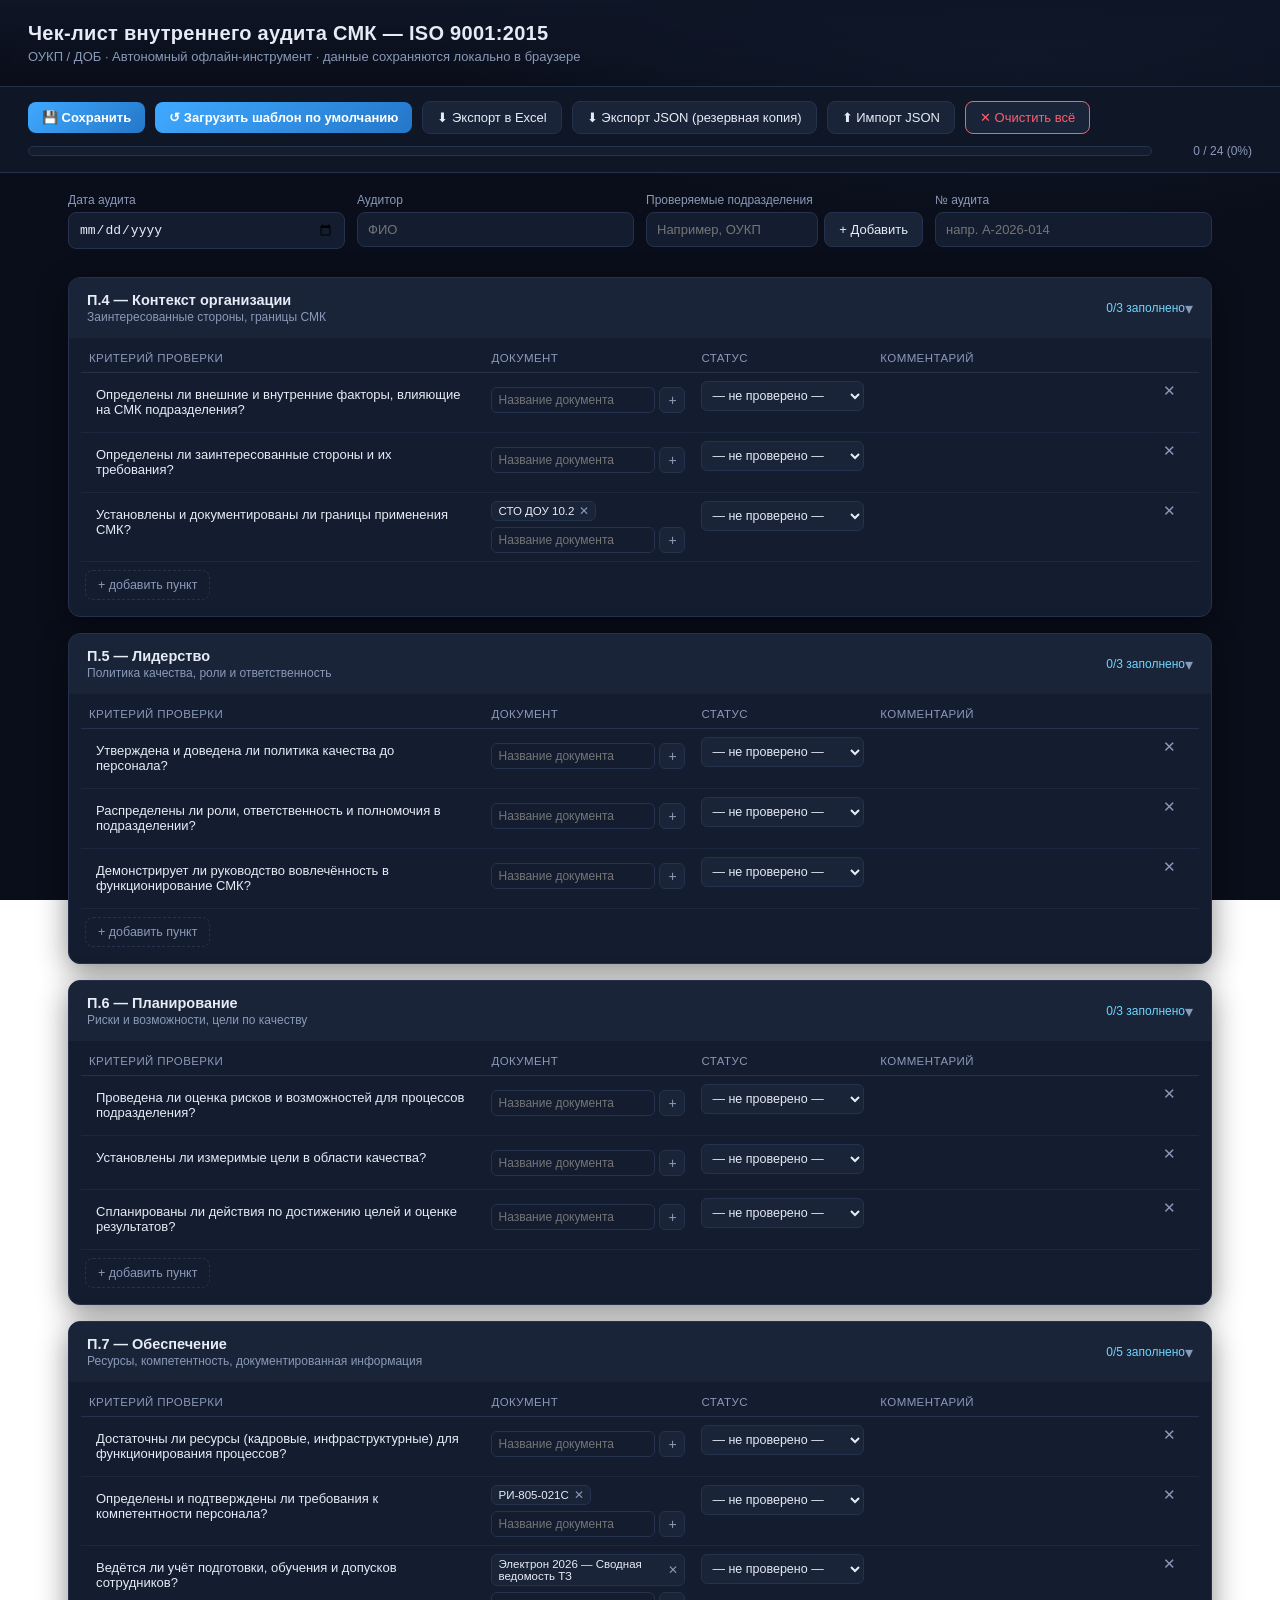
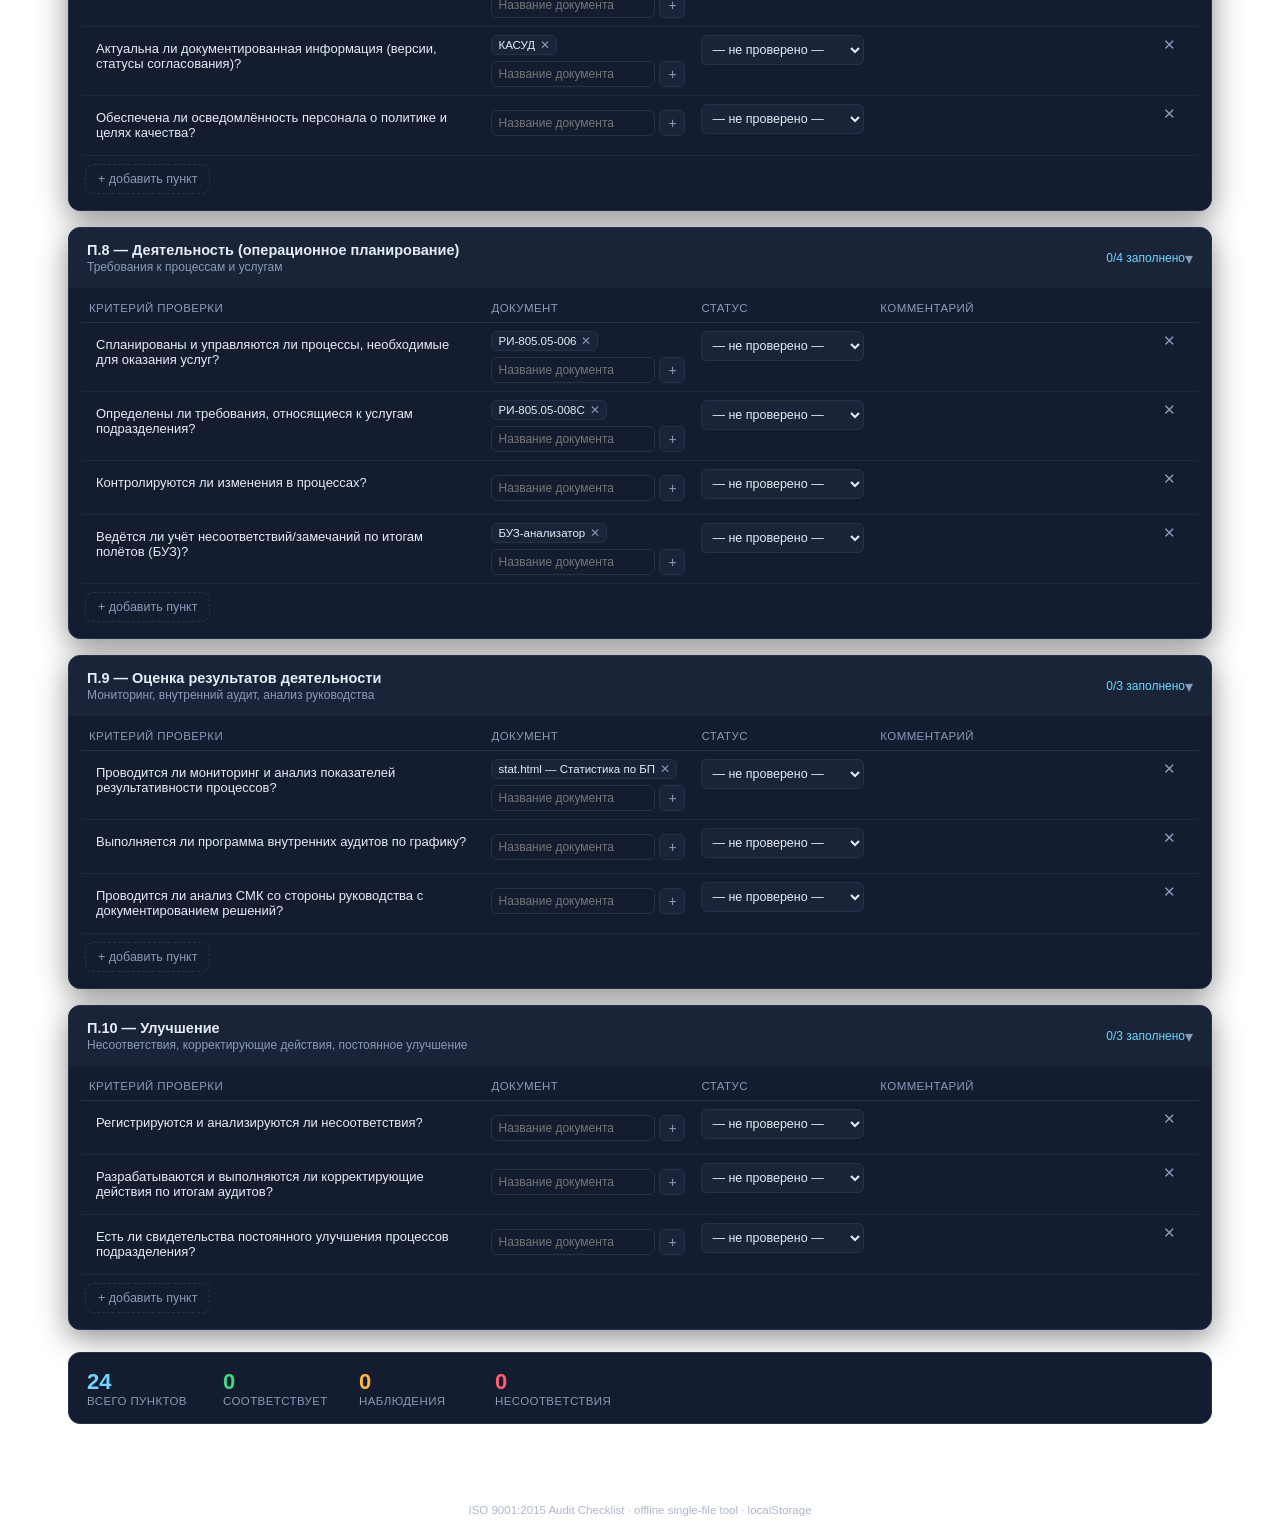
==== iso9001_checklist.html @ 15be73bd "Add ISO 9001 checklist tool with auto-expand fields and doc/dept management Textareas now grow autom" ====
<!DOCTYPE html>
<html lang="ru" data-theme="dark">
<head>
<meta charset="UTF-8">
<meta name="viewport" content="width=device-width, initial-scale=1.0">
<title>Чек-лист аудита СМК — ISO 9001:2015</title>
<style>
:root[data-theme="dark"]{
  --bg:#0a0e1a; --bg2:#0f1626; --panel:#141c30; --panel2:#1a2438;
  --border:#25324d; --text:#e6ecf5; --muted:#8a99b8; --accent:#3fa9ff;
  --accent2:#6fd6ff; --ok:#3ddc84; --warn:#ffb547; --bad:#ff5d6c;
  --shadow:0 8px 30px rgba(0,0,0,.45);
}
*{box-sizing:border-box;}
body{
  margin:0; font-family:'Segoe UI',Roboto,Arial,sans-serif;
  background:radial-gradient(1200px 600px at 80% -10%, #142035 0%, var(--bg) 55%) fixed;
  color:var(--text); min-height:100vh;
}
header{
  padding:22px 28px; background:linear-gradient(180deg,var(--bg2),transparent);
  border-bottom:1px solid var(--border); position:sticky; top:0; z-index:20;
  backdrop-filter:blur(8px);
}
header h1{margin:0 0 4px; font-size:20px; letter-spacing:.3px;}
header p{margin:0; color:var(--muted); font-size:13px;}
.toolbar{
  display:flex; gap:10px; flex-wrap:wrap; padding:14px 28px;
  border-bottom:1px solid var(--border); background:var(--bg2);
  position:sticky; top:76px; z-index:19; align-items:center;
}
.btn{
  background:var(--panel2); color:var(--text); border:1px solid var(--border);
  padding:8px 14px; border-radius:8px; cursor:pointer; font-size:13px;
  transition:.15s; white-space:nowrap;
}
.btn:hover{border-color:var(--accent); color:var(--accent2);}
.btn.primary{background:linear-gradient(135deg,var(--accent),#2477c9); border:none; color:#fff; font-weight:600;}
.btn.primary:hover{filter:brightness(1.1);}
.btn.primary:disabled{opacity:.75; cursor:default; filter:none;}
.btn.danger{border-color:var(--bad); color:var(--bad);}
.progress-wrap{flex:1; min-width:200px; display:flex; align-items:center; gap:10px;}
.progress-bar{flex:1; height:10px; background:var(--panel); border-radius:6px; overflow:hidden; border:1px solid var(--border);}
.progress-fill{height:100%; background:linear-gradient(90deg,var(--accent),var(--ok)); width:0%; transition:width .3s;}
#progressLabel{font-size:12px; color:var(--muted); min-width:90px; text-align:right;}
main{padding:20px 28px 60px; max-width:1200px; margin:0 auto;}
.meta-panel{
  display:grid; grid-template-columns:repeat(auto-fit,minmax(220px,1fr));
  gap:12px; margin-bottom:22px;
}
.meta-panel label{display:block; font-size:12px; color:var(--muted); margin-bottom:5px;}
.meta-panel input{
  width:100%; background:var(--panel); border:1px solid var(--border); border-radius:8px;
  color:var(--text); padding:9px 10px; font-size:13px;
}
.meta-add-row{display:flex; gap:6px;}
.meta-add-row input{flex:1; min-width:0;}
.dept-chips{display:flex; flex-wrap:wrap; gap:6px; margin-top:8px;}
.dept-chip{
  display:inline-flex; align-items:center; gap:6px; background:var(--panel2); border:1px solid var(--border);
  border-radius:14px; padding:4px 10px; font-size:12px;
}
.dept-chip button{background:none; border:none; color:var(--muted); cursor:pointer; font-size:13px; padding:0; line-height:1;}
.dept-chip button:hover{color:var(--bad);}
.clause{
  background:var(--panel); border:1px solid var(--border); border-radius:12px;
  margin-bottom:16px; overflow:hidden; box-shadow:var(--shadow);
}
.clause-head{
  padding:14px 18px; display:flex; justify-content:space-between; align-items:center;
  cursor:pointer; background:var(--panel2); user-select:none;
}
.clause-head:hover{background:#1f2c47;}
.clause-title{font-size:14.5px; font-weight:600;}
.clause-sub{color:var(--muted); font-size:12px; margin-top:2px;}
.clause-stats{font-size:12px; color:var(--accent2); white-space:nowrap; margin-left:12px;}
.chev{transition:.2s; color:var(--muted);}
.clause.collapsed .chev{transform:rotate(-90deg);}
.clause-body{padding:6px 12px 14px;}
.clause.collapsed .clause-body{display:none;}
table{width:100%; border-collapse:collapse; font-size:13px;}
thead th{
  text-align:left; color:var(--muted); font-weight:500; font-size:11.5px;
  text-transform:uppercase; letter-spacing:.4px; padding:8px 8px; border-bottom:1px solid var(--border);
}
tbody tr{border-bottom:1px solid #1c2740;}
tbody tr:hover{background:#111a2c;}
td{padding:8px 8px; vertical-align:top;}
td.q{width:36%;}
td.doc{width:18%; color:var(--muted); font-size:12px;}
td.status{width:16%;}
td.comment{width:24%;}
td.del{width:30px; text-align:center;}
.q-text, .comment-text{
  width:100%; background:transparent; border:1px solid transparent; border-radius:6px;
  color:var(--text); padding:5px 6px; font-size:13px; resize:none; overflow:hidden; min-height:34px;
  font-family:inherit;
}
.q-text:focus, .comment-text:focus{background:var(--bg2); border-color:var(--accent);}
.doc-list{display:flex; flex-wrap:wrap; gap:5px; margin-bottom:6px;}
.doc-chip{
  display:inline-flex; align-items:center; gap:5px; background:var(--panel2); border:1px solid var(--border);
  border-radius:6px; padding:3px 6px; font-size:11.5px; color:var(--text);
}
.doc-chip button{background:none; border:none; color:var(--muted); cursor:pointer; font-size:12px; line-height:1; padding:0;}
.doc-chip button:hover{color:var(--bad);}
.doc-add-row{display:flex; gap:4px;}
.doc-input{
  flex:1; min-width:0; background:transparent; border:1px solid var(--border); border-radius:6px;
  color:var(--text); padding:5px 6px; font-size:12px; font-family:inherit;
}
.doc-input:focus{background:var(--bg2); border-color:var(--accent);}
.doc-add-btn{
  background:var(--panel2); border:1px solid var(--border); color:var(--muted); border-radius:6px;
  width:26px; cursor:pointer; font-size:14px; line-height:1;
}
.doc-add-btn:hover{border-color:var(--accent); color:var(--accent2);}
select.status-select{
  width:100%; background:var(--panel2); border:1px solid var(--border); border-radius:6px;
  color:var(--text); padding:6px 6px; font-size:12.5px;
}
select.status-select[data-val="ok"]{color:var(--ok); border-color:var(--ok);}
select.status-select[data-val="bad"]{color:var(--bad); border-color:var(--bad);}
select.status-select[data-val="warn"]{color:var(--warn); border-color:var(--warn);}
.del-btn{background:none; border:none; color:var(--muted); cursor:pointer; font-size:15px;}
.del-btn:hover{color:var(--bad);}
.add-row-btn{
  margin:8px 4px 2px; background:none; border:1px dashed var(--border); color:var(--muted);
  padding:7px 12px; border-radius:8px; cursor:pointer; font-size:12.5px;
}
.add-row-btn:hover{border-color:var(--accent); color:var(--accent2);}
.summary{
  background:var(--panel); border:1px solid var(--border); border-radius:12px; padding:16px 18px;
  margin-top:22px; display:flex; gap:26px; flex-wrap:wrap;
}
.summary .stat{min-width:110px;}
.summary .stat .n{font-size:22px; font-weight:700;}
.summary .stat .l{font-size:11.5px; color:var(--muted); text-transform:uppercase; letter-spacing:.4px;}
.stat.ok .n{color:var(--ok);} .stat.bad .n{color:var(--bad);} .stat.warn .n{color:var(--warn);} .stat.total .n{color:var(--accent2);}
footer{text-align:center; color:var(--muted); font-size:11.5px; padding:20px; opacity:.7;}
::-webkit-scrollbar{width:10px; height:10px;}
::-webkit-scrollbar-thumb{background:#2a3752; border-radius:6px;}
</style>
</head>
<body>

<header>
  <h1>Чек-лист внутреннего аудита СМК — ISO 9001:2015</h1>
  <p>ОУКП / ДОБ · Автономный офлайн-инструмент · данные сохраняются локально в браузере</p>
</header>

<div class="toolbar">
  <button class="btn primary" id="saveBtn" onclick="manualSave()">💾 Сохранить</button>
  <button class="btn primary" onclick="addAllDefault()">↺ Загрузить шаблон по умолчанию</button>
  <button class="btn" onclick="exportExcel()">⬇ Экспорт в Excel</button>
  <button class="btn" onclick="exportJSON()">⬇ Экспорт JSON (резервная копия)</button>
  <button class="btn" onclick="document.getElementById('importFile').click()">⬆ Импорт JSON</button>
  <input type="file" id="importFile" accept="application/json" style="display:none" onchange="importJSON(event)">
  <button class="btn danger" onclick="resetAll()">✕ Очистить всё</button>
  <div class="progress-wrap">
    <div class="progress-bar"><div class="progress-fill" id="progressFill"></div></div>
    <span id="progressLabel">0 / 0 (0%)</span>
  </div>
</div>

<main>
  <div class="meta-panel">
    <div><label>Дата аудита</label><input type="date" id="metaDate"></div>
    <div><label>Аудитор</label><input type="text" id="metaAuditor" placeholder="ФИО"></div>
    <div>
      <label>Проверяемые подразделения</label>
      <div class="meta-add-row">
        <input type="text" id="metaDeptInput" placeholder="Например, ОУКП" onkeydown="if(event.key==='Enter'){event.preventDefault(); addDept();}">
        <button class="btn" onclick="addDept()">+ Добавить</button>
      </div>
      <div class="dept-chips" id="deptChips"></div>
    </div>
    <div><label>№ аудита</label><input type="text" id="metaNumber" placeholder="напр. А-2026-014"></div>
  </div>

  <div id="clausesContainer"></div>

  <div class="summary" id="summaryPanel"></div>
</main>

<footer>ISO 9001:2015 Audit Checklist · offline single-file tool · localStorage</footer>

<script>
const STORAGE_KEY = 'iso9001_checklist_oukp_v1';

// Клаузулы ISO 9001:2015 + предзаполненные пункты (частично на основе внутренних документов ОУКП/ДОБ)
const DEFAULT_DATA = [
  {
    id:'c4', title:'П.4 — Контекст организации', sub:'Заинтересованные стороны, границы СМК',
    items:[
      {q:'Определены ли внешние и внутренние факторы, влияющие на СМК подразделения?', doc:[], status:'', comment:''},
      {q:'Определены ли заинтересованные стороны и их требования?', doc:[], status:'', comment:''},
      {q:'Установлены и документированы ли границы применения СМК?', doc:['СТО ДОУ 10.2'], status:'', comment:''},
    ]
  },
  {
    id:'c5', title:'П.5 — Лидерство', sub:'Политика качества, роли и ответственность',
    items:[
      {q:'Утверждена и доведена ли политика качества до персонала?', doc:[], status:'', comment:''},
      {q:'Распределены ли роли, ответственность и полномочия в подразделении?', doc:[], status:'', comment:''},
      {q:'Демонстрирует ли руководство вовлечённость в функционирование СМК?', doc:[], status:'', comment:''},
    ]
  },
  {
    id:'c6', title:'П.6 — Планирование', sub:'Риски и возможности, цели по качеству',
    items:[
      {q:'Проведена ли оценка рисков и возможностей для процессов подразделения?', doc:[], status:'', comment:''},
      {q:'Установлены ли измеримые цели в области качества?', doc:[], status:'', comment:''},
      {q:'Спланированы ли действия по достижению целей и оценке результатов?', doc:[], status:'', comment:''},
    ]
  },
  {
    id:'c7', title:'П.7 — Обеспечение', sub:'Ресурсы, компетентность, документированная информация',
    items:[
      {q:'Достаточны ли ресурсы (кадровые, инфраструктурные) для функционирования процессов?', doc:[], status:'', comment:''},
      {q:'Определены и подтверждены ли требования к компетентности персонала?', doc:['РИ-805-021С'], status:'', comment:''},
      {q:'Ведётся ли учёт подготовки, обучения и допусков сотрудников?', doc:['Электрон 2026 — Сводная ведомость ТЗ'], status:'', comment:''},
      {q:'Актуальна ли документированная информация (версии, статусы согласования)?', doc:['КАСУД'], status:'', comment:''},
      {q:'Обеспечена ли осведомлённость персонала о политике и целях качества?', doc:[], status:'', comment:''},
    ]
  },
  {
    id:'c8', title:'П.8 — Деятельность (операционное планирование)', sub:'Требования к процессам и услугам',
    items:[
      {q:'Спланированы и управляются ли процессы, необходимые для оказания услуг?', doc:['РИ-805.05-006'], status:'', comment:''},
      {q:'Определены ли требования, относящиеся к услугам подразделения?', doc:['РИ-805.05-008С'], status:'', comment:''},
      {q:'Контролируются ли изменения в процессах?', doc:[], status:'', comment:''},
      {q:'Ведётся ли учёт несоответствий/замечаний по итогам полётов (БУЗ)?', doc:['БУЗ-анализатор'], status:'', comment:''},
    ]
  },
  {
    id:'c9', title:'П.9 — Оценка результатов деятельности', sub:'Мониторинг, внутренний аудит, анализ руководства',
    items:[
      {q:'Проводится ли мониторинг и анализ показателей результативности процессов?', doc:['stat.html — Статистика по БП'], status:'', comment:''},
      {q:'Выполняется ли программа внутренних аудитов по графику?', doc:[], status:'', comment:''},
      {q:'Проводится ли анализ СМК со стороны руководства с документированием решений?', doc:[], status:'', comment:''},
    ]
  },
  {
    id:'c10', title:'П.10 — Улучшение', sub:'Несоответствия, корректирующие действия, постоянное улучшение',
    items:[
      {q:'Регистрируются и анализируются ли несоответствия?', doc:[], status:'', comment:''},
      {q:'Разрабатываются и выполняются ли корректирующие действия по итогам аудитов?', doc:[], status:'', comment:''},
      {q:'Есть ли свидетельства постоянного улучшения процессов подразделения?', doc:[], status:'', comment:''},
    ]
  },
];

let state = { meta:{date:'',auditor:'',depts:[],number:''}, clauses:[] };

function load(){
  const raw = localStorage.getItem(STORAGE_KEY);
  if(raw){
    try{ state = JSON.parse(raw); }catch(e){ state = {meta:{date:'',auditor:'',depts:[],number:''}, clauses:[]}; }
  }
  if(!state.meta) state.meta = {date:'',auditor:'',depts:[],number:''};
  if(!Array.isArray(state.meta.depts)){
    state.meta.depts = state.meta.dept ? [state.meta.dept] : [];
  }
  delete state.meta.dept;
  if(!state.clauses || state.clauses.length===0){
    state.clauses = JSON.parse(JSON.stringify(DEFAULT_DATA));
  }
  state.clauses.forEach(c=>c.items.forEach(i=>{
    if(!Array.isArray(i.doc)) i.doc = i.doc ? [i.doc] : [];
  }));
  document.getElementById('metaDate').value = state.meta.date||'';
  document.getElementById('metaAuditor').value = state.meta.auditor||'';
  document.getElementById('metaNumber').value = state.meta.number||'';
  renderDeptChips();
  render();
}

function save(){
  state.meta.date = document.getElementById('metaDate').value;
  state.meta.auditor = document.getElementById('metaAuditor').value;
  state.meta.number = document.getElementById('metaNumber').value;
  if(!Array.isArray(state.meta.depts)) state.meta.depts = [];
  localStorage.setItem(STORAGE_KEY, JSON.stringify(state));
}

function manualSave(){
  save();
  const btn = document.getElementById('saveBtn');
  if(!btn) return;
  const original = btn.textContent;
  btn.textContent = '✓ Сохранено';
  btn.disabled = true;
  setTimeout(()=>{ btn.textContent = original; btn.disabled = false; }, 1200);
}

function addDept(){
  const input = document.getElementById('metaDeptInput');
  const val = input.value.trim();
  if(!val) return;
  state.meta.depts.push(val);
  input.value = '';
  save();
  renderDeptChips();
}

function delDept(i){
  state.meta.depts.splice(i,1);
  save();
  renderDeptChips();
}

function renderDeptChips(){
  const wrap = document.getElementById('deptChips');
  if(!wrap) return;
  wrap.innerHTML = (state.meta.depts||[]).map((d,i)=>`
    <span class="dept-chip">${escapeHtml(d)}<button onclick="delDept(${i})" title="Удалить">✕</button></span>
  `).join('');
}

function addAllDefault(){
  if(state.clauses.length>0){
    if(!confirm('Текущие данные будут заменены шаблоном по умолчанию. Продолжить?')) return;
  }
  state.clauses = JSON.parse(JSON.stringify(DEFAULT_DATA));
  save(); render();
}

function resetAll(){
  if(!confirm('Удалить все данные чек-листа безвозвратно?')) return;
  localStorage.removeItem(STORAGE_KEY);
  state = {meta:{date:'',auditor:'',depts:[],number:''}, clauses:JSON.parse(JSON.stringify(DEFAULT_DATA))};
  document.getElementById('metaDate').value='';
  document.getElementById('metaAuditor').value='';
  document.getElementById('metaNumber').value='';
  save(); renderDeptChips(); render();
}

function render(){
  const container = document.getElementById('clausesContainer');
  container.innerHTML = '';
  state.clauses.forEach((clause, ci)=>{
    const total = clause.items.length;
    const done = clause.items.filter(i=>i.status).length;
    const div = document.createElement('div');
    div.className = 'clause';
    div.innerHTML = `
      <div class="clause-head" onclick="toggleClause(${ci})">
        <div>
          <div class="clause-title">${escapeHtml(clause.title)}</div>
          <div class="clause-sub">${escapeHtml(clause.sub)}</div>
        </div>
        <div style="display:flex;align-items:center;">
          <span class="clause-stats">${done}/${total} заполнено</span>
          <span class="chev">▾</span>
        </div>
      </div>
      <div class="clause-body">
        <table>
          <thead><tr>
            <th>Критерий проверки</th><th>Документ</th><th>Статус</th><th>Комментарий</th><th></th>
          </tr></thead>
          <tbody id="tbody-${ci}"></tbody>
        </table>
        <button class="add-row-btn" onclick="addItem(${ci})">+ добавить пункт</button>
      </div>
    `;
    container.appendChild(div);
    const tbody = div.querySelector(`#tbody-${ci}`);
    clause.items.forEach((item, ii)=>{
      const tr = document.createElement('tr');
      tr.innerHTML = `
        <td class="q"><textarea class="q-text" rows="1" oninput="autoGrow(this)" onblur="updateItem(${ci},${ii},'q',this.value)">${escapeHtml(item.q)}</textarea></td>
        <td class="doc">
          <div class="doc-list" id="docList-${ci}-${ii}"></div>
          <div class="doc-add-row">
            <input type="text" class="doc-input" id="docInput-${ci}-${ii}" placeholder="Название документа" onkeydown="if(event.key==='Enter'){event.preventDefault(); addDoc(${ci},${ii});}">
            <button class="doc-add-btn" onclick="addDoc(${ci},${ii})" title="Добавить документ">+</button>
          </div>
        </td>
        <td class="status">
          <select class="status-select" data-val="${item.status}" onchange="updateItem(${ci},${ii},'status',this.value); this.setAttribute('data-val', this.value)">
            <option value="" ${item.status===''?'selected':''}>— не проверено —</option>
            <option value="ok" ${item.status==='ok'?'selected':''}>✓ Соответствует</option>
            <option value="warn" ${item.status==='warn'?'selected':''}>△ Наблюдение</option>
            <option value="bad" ${item.status==='bad'?'selected':''}>✕ Несоответствие</option>
          </select>
        </td>
        <td class="comment"><textarea class="comment-text" rows="1" oninput="autoGrow(this)" onblur="updateItem(${ci},${ii},'comment',this.value)">${escapeHtml(item.comment)}</textarea></td>
        <td class="del"><button class="del-btn" onclick="delItem(${ci},${ii})" title="Удалить">✕</button></td>
      `;
      tbody.appendChild(tr);
      renderDocList(ci, ii);
    });
  });
  container.querySelectorAll('textarea.q-text, textarea.comment-text').forEach(autoGrow);
  renderSummary();
}

function autoGrow(el){
  el.style.height = 'auto';
  el.style.height = el.scrollHeight + 'px';
}

function toggleClause(ci){
  document.querySelectorAll('.clause')[ci].classList.toggle('collapsed');
}

function updateItem(ci, ii, field, value){
  state.clauses[ci].items[ii][field] = value;
  save();
  renderSummary();
  updateClauseStat(ci);
}

function updateClauseStat(ci){
  const clause = state.clauses[ci];
  const total = clause.items.length;
  const done = clause.items.filter(i=>i.status).length;
  const statEl = document.querySelectorAll('.clause-stats')[ci];
  if(statEl) statEl.textContent = `${done}/${total} заполнено`;
}

function addItem(ci){
  state.clauses[ci].items.push({q:'', doc:[], status:'', comment:''});
  save(); render();
}
function delItem(ci, ii){
  state.clauses[ci].items.splice(ii,1);
  save(); render();
}

function addDoc(ci, ii){
  const input = document.getElementById(`docInput-${ci}-${ii}`);
  const val = input.value.trim();
  if(!val) return;
  if(!Array.isArray(state.clauses[ci].items[ii].doc)) state.clauses[ci].items[ii].doc = [];
  state.clauses[ci].items[ii].doc.push(val);
  input.value = '';
  save();
  renderDocList(ci, ii);
}

function delDoc(ci, ii, di){
  state.clauses[ci].items[ii].doc.splice(di, 1);
  save();
  renderDocList(ci, ii);
}

function renderDocList(ci, ii){
  const wrap = document.getElementById(`docList-${ci}-${ii}`);
  if(!wrap) return;
  const docs = state.clauses[ci].items[ii].doc || [];
  wrap.innerHTML = docs.map((d, di)=>`
    <span class="doc-chip">${escapeHtml(d)}<button onclick="delDoc(${ci},${ii},${di})" title="Удалить">✕</button></span>
  `).join('');
}

function renderSummary(){
  let total=0, ok=0, warn=0, bad=0, empty=0;
  state.clauses.forEach(c=>c.items.forEach(i=>{
    total++;
    if(i.status==='ok') ok++;
    else if(i.status==='warn') warn++;
    else if(i.status==='bad') bad++;
    else empty++;
  }));
  const filled = total-empty;
  const pct = total? Math.round(filled/total*100):0;
  document.getElementById('progressFill').style.width = pct+'%';
  document.getElementById('progressLabel').textContent = `${filled} / ${total} (${pct}%)`;
  document.getElementById('summaryPanel').innerHTML = `
    <div class="stat total"><div class="n">${total}</div><div class="l">Всего пунктов</div></div>
    <div class="stat ok"><div class="n">${ok}</div><div class="l">Соответствует</div></div>
    <div class="stat warn"><div class="n">${warn}</div><div class="l">Наблюдения</div></div>
    <div class="stat bad"><div class="n">${bad}</div><div class="l">Несоответствия</div></div>
  `;
}

function escapeHtml(s){
  if(s===undefined||s===null) return '';
  return String(s).replace(/&/g,'&amp;').replace(/</g,'&lt;').replace(/>/g,'&gt;').replace(/"/g,'&quot;');
}

function exportJSON(){
  save();
  const blob = new Blob([JSON.stringify(state,null,2)], {type:'application/octet-stream'});
  const a = document.createElement('a');
  a.href = URL.createObjectURL(blob);
  a.download = `iso9001_checklist_${(state.meta.number||'audit')}.json`;
  document.body.appendChild(a); a.click(); document.body.removeChild(a);
}

function importJSON(e){
  const file = e.target.files[0];
  if(!file) return;
  const reader = new FileReader();
  reader.onload = function(ev){
    try{
      const data = JSON.parse(ev.target.result);
      if(!data.clauses) throw new Error('bad format');
      state = data;
      if(!state.meta) state.meta = {date:'',auditor:'',depts:[],number:''};
      if(!Array.isArray(state.meta.depts)){
        state.meta.depts = state.meta.dept ? [state.meta.dept] : [];
      }
      delete state.meta.dept;
      state.clauses.forEach(c=>c.items.forEach(i=>{
        if(!Array.isArray(i.doc)) i.doc = i.doc ? [i.doc] : [];
      }));
      document.getElementById('metaDate').value = state.meta.date||'';
      document.getElementById('metaAuditor').value = state.meta.auditor||'';
      document.getElementById('metaNumber').value = state.meta.number||'';
      renderDeptChips();
      save(); render();
    }catch(err){
      alert('Ошибка импорта: файл повреждён или имеет неверный формат.');
    }
  };
  reader.readAsText(file);
  e.target.value = '';
}

// Экспорт в Excel — CSV с BOM (открывается в Excel корректно с кириллицей, без сторонних библиотек)
function exportExcel(){
  save();
  const statusLabel = {ok:'Соответствует', warn:'Наблюдение', bad:'Несоответствие', '':'Не проверено'};
  let rows = [['Клаузула','Критерий проверки','Документ','Статус','Комментарий']];
  state.clauses.forEach(c=>{
    c.items.forEach(i=>{
      rows.push([c.title, i.q, (i.doc||[]).join('; '), statusLabel[i.status]||'', i.comment]);
    });
  });
  const csv = rows.map(r=>r.map(cell=>{
    const s = String(cell??'').replace(/"/g,'""');
    return `"${s}"`;
  }).join(';')).join('\r\n');
  const blob = new Blob(['﻿'+csv], {type:'application/octet-stream'});
  const a = document.createElement('a');
  a.href = URL.createObjectURL(blob);
  const meta = state.meta||{};
  const deptPart = meta.depts && meta.depts.length ? meta.depts.join('_') : '';
  a.download = `Чек-лист_аудита_ISO9001_${meta.number||deptPart||'ОУКП'}.csv`;
  document.body.appendChild(a); a.click(); document.body.removeChild(a);
}

// автосохранение мета-полей
['metaDate','metaAuditor','metaNumber'].forEach(id=>{
  document.getElementById(id).addEventListener('change', save);
});

load();
</script>
</body>
</html>
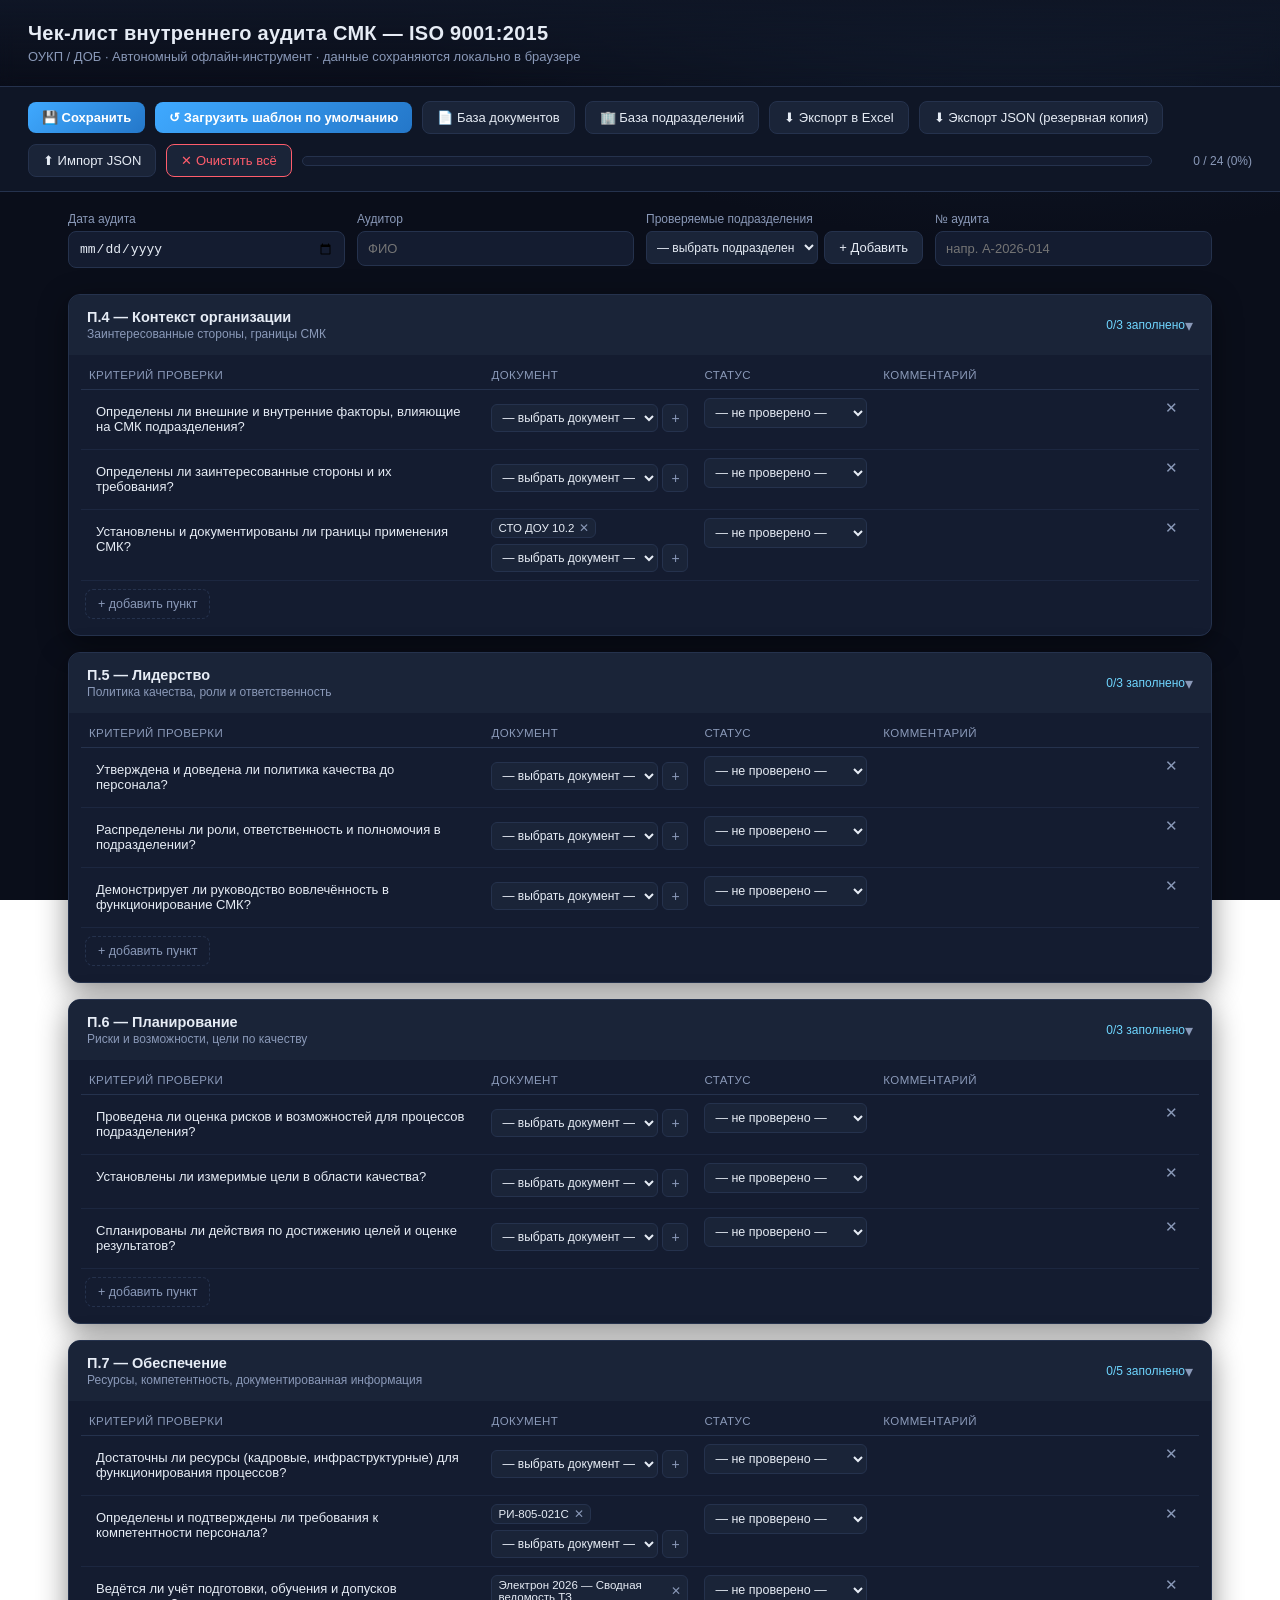
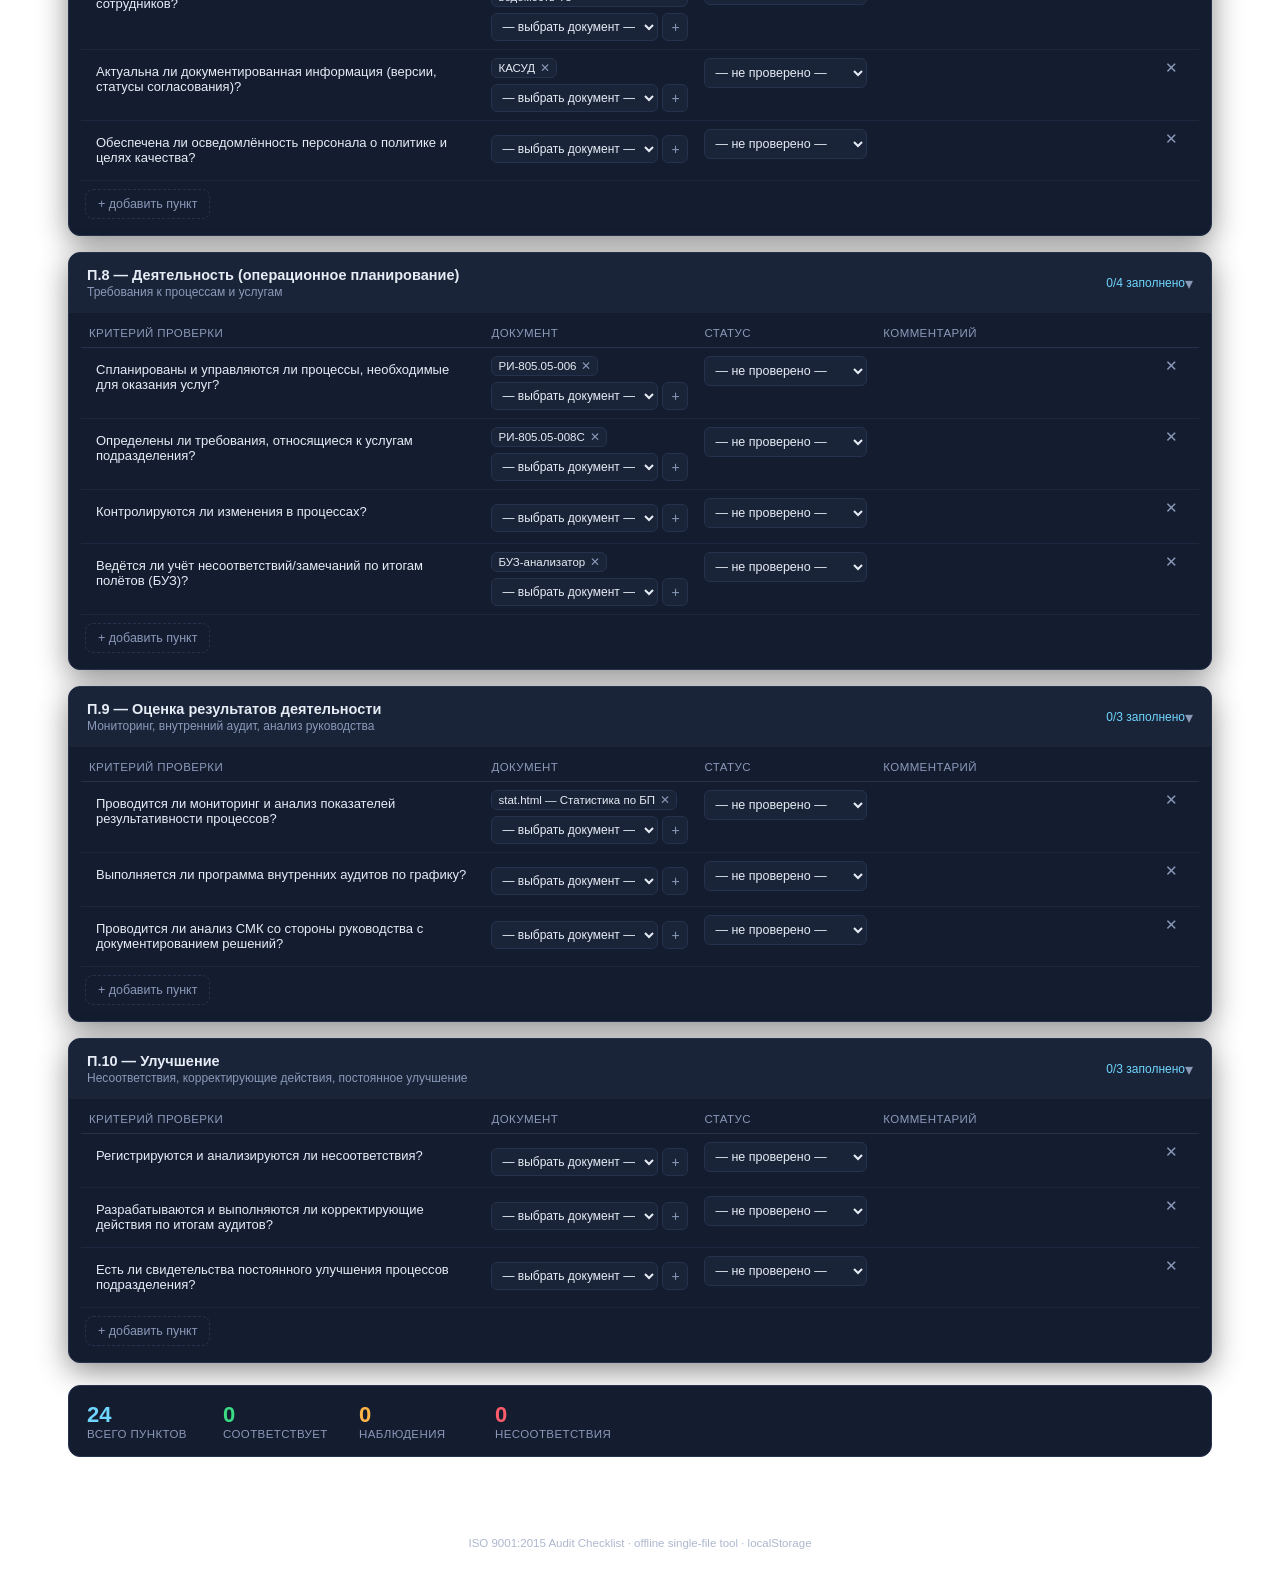
==== commit 37a47c99: "Add document and department databases with select-to-add workflow Documents and subdivisions are now" ====
--- a/iso9001_checklist.html
+++ b/iso9001_checklist.html
@@ -105,11 +105,10 @@
 .doc-chip button{background:none; border:none; color:var(--muted); cursor:pointer; font-size:12px; line-height:1; padding:0;}
 .doc-chip button:hover{color:var(--bad);}
 .doc-add-row{display:flex; gap:4px;}
-.doc-input{
-  flex:1; min-width:0; background:transparent; border:1px solid var(--border); border-radius:6px;
+select.doc-select, #metaDeptSelect{
+  flex:1; min-width:0; background:var(--panel2); border:1px solid var(--border); border-radius:6px;
   color:var(--text); padding:5px 6px; font-size:12px; font-family:inherit;
 }
-.doc-input:focus{background:var(--bg2); border-color:var(--accent);}
 .doc-add-btn{
   background:var(--panel2); border:1px solid var(--border); color:var(--muted); border-radius:6px;
   width:26px; cursor:pointer; font-size:14px; line-height:1;
@@ -140,6 +139,30 @@
 footer{text-align:center; color:var(--muted); font-size:11.5px; padding:20px; opacity:.7;}
 ::-webkit-scrollbar{width:10px; height:10px;}
 ::-webkit-scrollbar-thumb{background:#2a3752; border-radius:6px;}
+.modal-overlay{
+  position:fixed; inset:0; background:rgba(4,7,14,.65); z-index:50;
+  display:none; align-items:center; justify-content:center; padding:20px;
+}
+.modal{
+  background:var(--panel); border:1px solid var(--border); border-radius:12px;
+  width:100%; max-width:440px; max-height:80vh; display:flex; flex-direction:column;
+  box-shadow:var(--shadow);
+}
+.modal-head{
+  display:flex; justify-content:space-between; align-items:center;
+  padding:14px 18px; border-bottom:1px solid var(--border); font-size:14.5px; font-weight:600;
+}
+.modal-close{background:none; border:none; color:var(--muted); font-size:16px; cursor:pointer;}
+.modal-close:hover{color:var(--bad);}
+.modal-body{padding:14px 18px; overflow-y:auto;}
+.db-list{margin-top:12px; display:flex; flex-direction:column; gap:6px;}
+.db-item{
+  display:flex; justify-content:space-between; align-items:center; background:var(--panel2);
+  border:1px solid var(--border); border-radius:8px; padding:7px 10px; font-size:13px;
+}
+.db-item button{background:none; border:none; color:var(--muted); cursor:pointer; font-size:13px;}
+.db-item button:hover{color:var(--bad);}
+.db-empty{color:var(--muted); font-size:12.5px; padding:8px 2px;}
 </style>
 </head>
 <body>
@@ -152,6 +175,8 @@
 <div class="toolbar">
   <button class="btn primary" id="saveBtn" onclick="manualSave()">💾 Сохранить</button>
   <button class="btn primary" onclick="addAllDefault()">↺ Загрузить шаблон по умолчанию</button>
+  <button class="btn" onclick="openDb('doc')">📄 База документов</button>
+  <button class="btn" onclick="openDb('dept')">🏢 База подразделений</button>
   <button class="btn" onclick="exportExcel()">⬇ Экспорт в Excel</button>
   <button class="btn" onclick="exportJSON()">⬇ Экспорт JSON (резервная копия)</button>
   <button class="btn" onclick="document.getElementById('importFile').click()">⬆ Импорт JSON</button>
@@ -170,8 +195,8 @@
     <div>
       <label>Проверяемые подразделения</label>
       <div class="meta-add-row">
-        <input type="text" id="metaDeptInput" placeholder="Например, ОУКП" onkeydown="if(event.key==='Enter'){event.preventDefault(); addDept();}">
-        <button class="btn" onclick="addDept()">+ Добавить</button>
+        <select id="metaDeptSelect"><option value="">— выбрать подразделение —</option></select>
+        <button class="btn" onclick="addDeptFromSelect()">+ Добавить</button>
       </div>
       <div class="dept-chips" id="deptChips"></div>
     </div>
@@ -182,6 +207,22 @@
 
   <div class="summary" id="summaryPanel"></div>
 </main>
+
+<div class="modal-overlay" id="dbModalOverlay" onclick="if(event.target===this) closeDb()">
+  <div class="modal">
+    <div class="modal-head">
+      <span id="dbModalTitle">База документов</span>
+      <button class="modal-close" onclick="closeDb()">✕</button>
+    </div>
+    <div class="modal-body">
+      <div class="meta-add-row">
+        <input type="text" id="dbModalInput" placeholder="Название" onkeydown="if(event.key==='Enter'){event.preventDefault(); addDbEntry();}">
+        <button class="btn" onclick="addDbEntry()">+ Добавить</button>
+      </div>
+      <div class="db-list" id="dbModalList"></div>
+    </div>
+  </div>
+</div>
 
 <footer>ISO 9001:2015 Audit Checklist · offline single-file tool · localStorage</footer>
 
@@ -251,7 +292,11 @@
   },
 ];
 
-let state = { meta:{date:'',auditor:'',depts:[],number:''}, clauses:[] };
+const SEED_DOC_DB = ['СТО ДОУ 10.2','РИ-805-021С','Электрон 2026 — Сводная ведомость ТЗ','КАСУД','РИ-805.05-006','РИ-805.05-008С','БУЗ-анализатор','stat.html — Статистика по БП'];
+const SEED_DEPT_DB = ['ОУКП','ДОБ'];
+
+let state = { meta:{date:'',auditor:'',depts:[],number:''}, clauses:[], docDB:[], deptDB:[] };
+let dbModalType = null;
 
 function load(){
   const raw = localStorage.getItem(STORAGE_KEY);
@@ -266,6 +311,8 @@
   if(!state.clauses || state.clauses.length===0){
     state.clauses = JSON.parse(JSON.stringify(DEFAULT_DATA));
   }
+  if(!Array.isArray(state.docDB)) state.docDB = [...SEED_DOC_DB];
+  if(!Array.isArray(state.deptDB)) state.deptDB = [...SEED_DEPT_DB];
   state.clauses.forEach(c=>c.items.forEach(i=>{
     if(!Array.isArray(i.doc)) i.doc = i.doc ? [i.doc] : [];
   }));
@@ -273,6 +320,7 @@
   document.getElementById('metaAuditor').value = state.meta.auditor||'';
   document.getElementById('metaNumber').value = state.meta.number||'';
   renderDeptChips();
+  populateMetaDeptSelect();
   render();
 }
 
@@ -294,12 +342,12 @@
   setTimeout(()=>{ btn.textContent = original; btn.disabled = false; }, 1200);
 }
 
-function addDept(){
-  const input = document.getElementById('metaDeptInput');
-  const val = input.value.trim();
+function addDeptFromSelect(){
+  const sel = document.getElementById('metaDeptSelect');
+  const val = sel.value;
   if(!val) return;
-  state.meta.depts.push(val);
-  input.value = '';
+  if(!state.meta.depts.includes(val)) state.meta.depts.push(val);
+  sel.value = '';
   save();
   renderDeptChips();
 }
@@ -318,6 +366,63 @@
   `).join('');
 }
 
+function populateMetaDeptSelect(){
+  const sel = document.getElementById('metaDeptSelect');
+  if(!sel) return;
+  sel.innerHTML = '<option value="">— выбрать подразделение —</option>' +
+    (state.deptDB||[]).map(d=>`<option value="${escapeHtml(d)}">${escapeHtml(d)}</option>`).join('');
+}
+
+function openDb(type){
+  dbModalType = type;
+  document.getElementById('dbModalTitle').textContent = type==='doc' ? 'База документов' : 'База подразделений';
+  document.getElementById('dbModalInput').value = '';
+  renderDbModalList();
+  document.getElementById('dbModalOverlay').style.display = 'flex';
+  document.getElementById('dbModalInput').focus();
+}
+
+function closeDb(){
+  document.getElementById('dbModalOverlay').style.display = 'none';
+  dbModalType = null;
+}
+
+function addDbEntry(){
+  const input = document.getElementById('dbModalInput');
+  const val = input.value.trim();
+  if(!val) return;
+  const list = dbModalType==='doc' ? state.docDB : state.deptDB;
+  if(!list.includes(val)) list.push(val);
+  input.value = '';
+  save();
+  renderDbModalList();
+  refreshDbSelects();
+}
+
+function delDbEntry(i){
+  const list = dbModalType==='doc' ? state.docDB : state.deptDB;
+  list.splice(i,1);
+  save();
+  renderDbModalList();
+  refreshDbSelects();
+}
+
+function renderDbModalList(){
+  const list = dbModalType==='doc' ? state.docDB : state.deptDB;
+  const wrap = document.getElementById('dbModalList');
+  wrap.innerHTML = list.length ? list.map((v,i)=>`
+    <div class="db-item"><span>${escapeHtml(v)}</span><button onclick="delDbEntry(${i})" title="Удалить">✕</button></div>
+  `).join('') : `<div class="db-empty">Список пуст</div>`;
+}
+
+function refreshDbSelects(){
+  document.querySelectorAll('select.doc-select').forEach(sel=>{
+    const m = sel.id.match(/^docSelect-(\d+)-(\d+)$/);
+    if(m) populateDocSelect(+m[1], +m[2]);
+  });
+  populateMetaDeptSelect();
+}
+
 function addAllDefault(){
   if(state.clauses.length>0){
     if(!confirm('Текущие данные будут заменены шаблоном по умолчанию. Продолжить?')) return;
@@ -329,11 +434,15 @@
 function resetAll(){
   if(!confirm('Удалить все данные чек-листа безвозвратно?')) return;
   localStorage.removeItem(STORAGE_KEY);
-  state = {meta:{date:'',auditor:'',depts:[],number:''}, clauses:JSON.parse(JSON.stringify(DEFAULT_DATA))};
+  state = {
+    meta:{date:'',auditor:'',depts:[],number:''},
+    clauses:JSON.parse(JSON.stringify(DEFAULT_DATA)),
+    docDB:[...SEED_DOC_DB], deptDB:[...SEED_DEPT_DB]
+  };
   document.getElementById('metaDate').value='';
   document.getElementById('metaAuditor').value='';
   document.getElementById('metaNumber').value='';
-  save(); renderDeptChips(); render();
+  save(); renderDeptChips(); populateMetaDeptSelect(); render();
 }
 
 function render(){
@@ -374,8 +483,8 @@
         <td class="doc">
           <div class="doc-list" id="docList-${ci}-${ii}"></div>
           <div class="doc-add-row">
-            <input type="text" class="doc-input" id="docInput-${ci}-${ii}" placeholder="Название документа" onkeydown="if(event.key==='Enter'){event.preventDefault(); addDoc(${ci},${ii});}">
-            <button class="doc-add-btn" onclick="addDoc(${ci},${ii})" title="Добавить документ">+</button>
+            <select class="doc-select" id="docSelect-${ci}-${ii}"><option value="">— выбрать документ —</option></select>
+            <button class="doc-add-btn" onclick="addDocFromSelect(${ci},${ii})" title="Добавить документ">+</button>
           </div>
         </td>
         <td class="status">
@@ -390,6 +499,7 @@
         <td class="del"><button class="del-btn" onclick="delItem(${ci},${ii})" title="Удалить">✕</button></td>
       `;
       tbody.appendChild(tr);
+      populateDocSelect(ci, ii);
       renderDocList(ci, ii);
     });
   });
@@ -430,15 +540,22 @@
   save(); render();
 }
 
-function addDoc(ci, ii){
-  const input = document.getElementById(`docInput-${ci}-${ii}`);
-  const val = input.value.trim();
+function addDocFromSelect(ci, ii){
+  const sel = document.getElementById(`docSelect-${ci}-${ii}`);
+  const val = sel.value;
   if(!val) return;
   if(!Array.isArray(state.clauses[ci].items[ii].doc)) state.clauses[ci].items[ii].doc = [];
-  state.clauses[ci].items[ii].doc.push(val);
-  input.value = '';
+  if(!state.clauses[ci].items[ii].doc.includes(val)) state.clauses[ci].items[ii].doc.push(val);
+  sel.value = '';
   save();
   renderDocList(ci, ii);
+}
+
+function populateDocSelect(ci, ii){
+  const sel = document.getElementById(`docSelect-${ci}-${ii}`);
+  if(!sel) return;
+  sel.innerHTML = '<option value="">— выбрать документ —</option>' +
+    (state.docDB||[]).map(d=>`<option value="${escapeHtml(d)}">${escapeHtml(d)}</option>`).join('');
 }
 
 function delDoc(ci, ii, di){
@@ -505,6 +622,8 @@
         state.meta.depts = state.meta.dept ? [state.meta.dept] : [];
       }
       delete state.meta.dept;
+      if(!Array.isArray(state.docDB)) state.docDB = [...SEED_DOC_DB];
+      if(!Array.isArray(state.deptDB)) state.deptDB = [...SEED_DEPT_DB];
       state.clauses.forEach(c=>c.items.forEach(i=>{
         if(!Array.isArray(i.doc)) i.doc = i.doc ? [i.doc] : [];
       }));
@@ -512,6 +631,7 @@
       document.getElementById('metaAuditor').value = state.meta.auditor||'';
       document.getElementById('metaNumber').value = state.meta.number||'';
       renderDeptChips();
+      populateMetaDeptSelect();
       save(); render();
     }catch(err){
       alert('Ошибка импорта: файл повреждён или имеет неверный формат.');
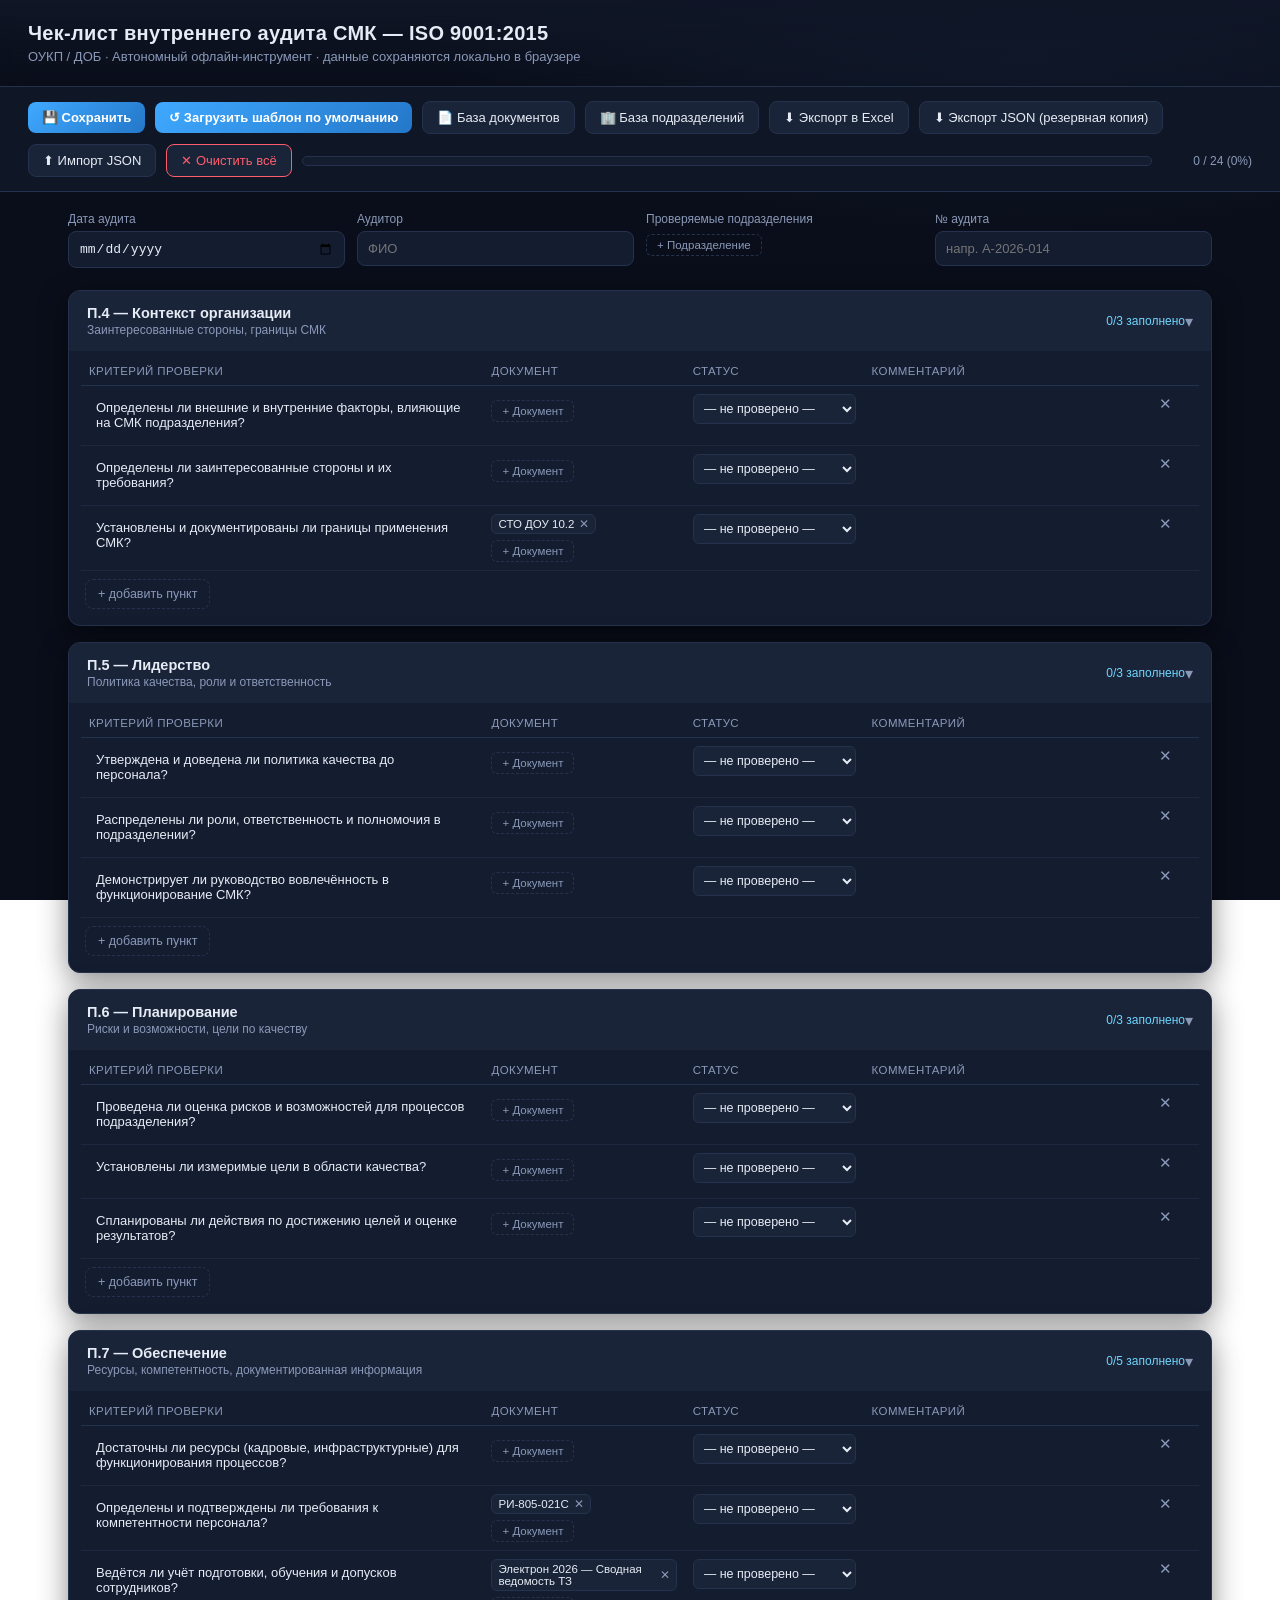
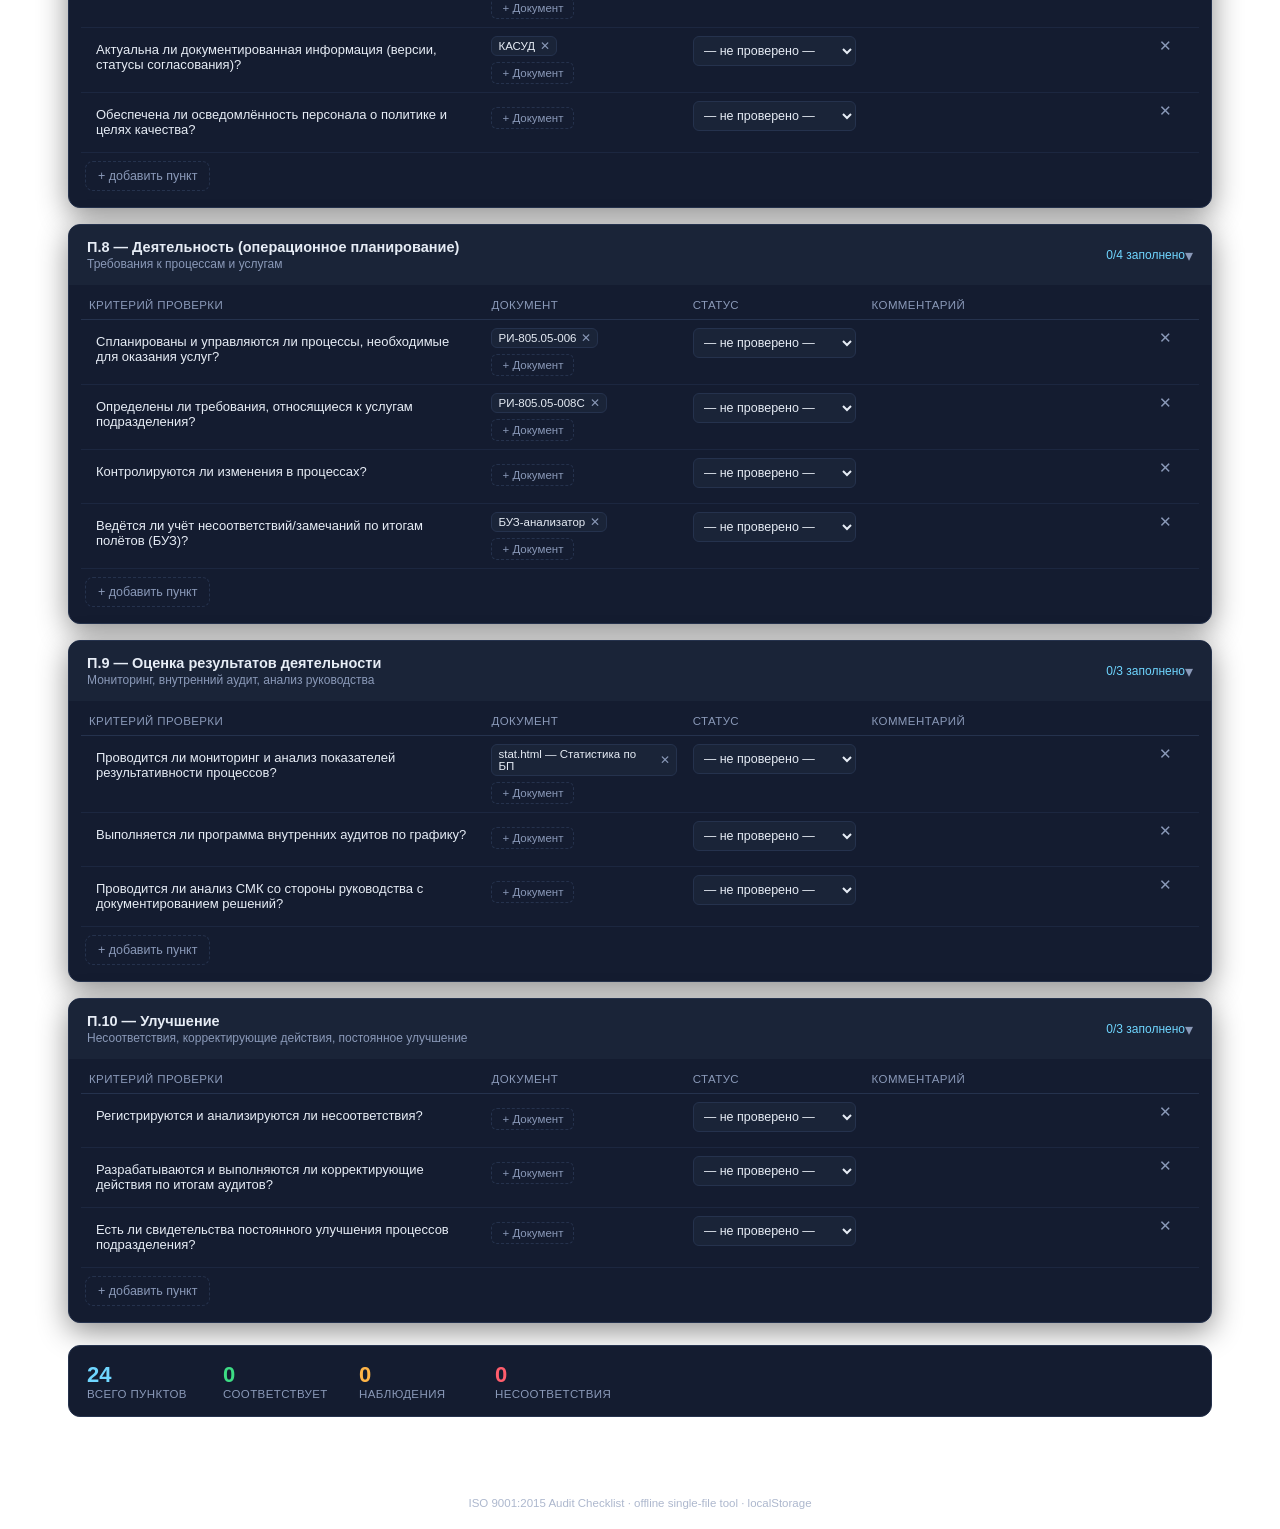
==== commit adacc556: "Replace inline selects with a multi-select picker modal The + button on a checklist item's document " ====
--- a/iso9001_checklist.html
+++ b/iso9001_checklist.html
@@ -104,16 +104,11 @@
 }
 .doc-chip button{background:none; border:none; color:var(--muted); cursor:pointer; font-size:12px; line-height:1; padding:0;}
 .doc-chip button:hover{color:var(--bad);}
-.doc-add-row{display:flex; gap:4px;}
-select.doc-select, #metaDeptSelect{
-  flex:1; min-width:0; background:var(--panel2); border:1px solid var(--border); border-radius:6px;
-  color:var(--text); padding:5px 6px; font-size:12px; font-family:inherit;
-}
-.doc-add-btn{
-  background:var(--panel2); border:1px solid var(--border); color:var(--muted); border-radius:6px;
-  width:26px; cursor:pointer; font-size:14px; line-height:1;
-}
-.doc-add-btn:hover{border-color:var(--accent); color:var(--accent2);}
+.chip-add-btn{
+  background:none; border:1px dashed var(--border); color:var(--muted);
+  padding:4px 10px; border-radius:6px; cursor:pointer; font-size:11.5px;
+}
+.chip-add-btn:hover{border-color:var(--accent); color:var(--accent2);}
 select.status-select{
   width:100%; background:var(--panel2); border:1px solid var(--border); border-radius:6px;
   color:var(--text); padding:6px 6px; font-size:12.5px;
@@ -155,12 +150,20 @@
 .modal-close{background:none; border:none; color:var(--muted); font-size:16px; cursor:pointer;}
 .modal-close:hover{color:var(--bad);}
 .modal-body{padding:14px 18px; overflow-y:auto;}
+.db-filter{
+  width:100%; margin-top:10px; background:var(--panel2); border:1px solid var(--border); border-radius:8px;
+  color:var(--text); padding:8px 10px; font-size:13px; font-family:inherit;
+}
+.modal-foot{padding:12px 18px; border-top:1px solid var(--border); display:flex; justify-content:flex-end;}
 .db-list{margin-top:12px; display:flex; flex-direction:column; gap:6px;}
 .db-item{
   display:flex; justify-content:space-between; align-items:center; background:var(--panel2);
   border:1px solid var(--border); border-radius:8px; padding:7px 10px; font-size:13px;
 }
-.db-item button{background:none; border:none; color:var(--muted); cursor:pointer; font-size:13px;}
+.db-item label{display:flex; align-items:center; gap:8px; flex:1; min-width:0; cursor:pointer;}
+.db-item label span{overflow-wrap:anywhere;}
+.db-item input[type="checkbox"]{flex:none; width:15px; height:15px; cursor:pointer;}
+.db-item button{background:none; border:none; color:var(--muted); cursor:pointer; font-size:13px; flex:none; margin-left:8px;}
 .db-item button:hover{color:var(--bad);}
 .db-empty{color:var(--muted); font-size:12.5px; padding:8px 2px;}
 </style>
@@ -194,11 +197,8 @@
     <div><label>Аудитор</label><input type="text" id="metaAuditor" placeholder="ФИО"></div>
     <div>
       <label>Проверяемые подразделения</label>
-      <div class="meta-add-row">
-        <select id="metaDeptSelect"><option value="">— выбрать подразделение —</option></select>
-        <button class="btn" onclick="addDeptFromSelect()">+ Добавить</button>
-      </div>
       <div class="dept-chips" id="deptChips"></div>
+      <button class="chip-add-btn" onclick="openDb('dept','meta')">+ Подразделение</button>
     </div>
     <div><label>№ аудита</label><input type="text" id="metaNumber" placeholder="напр. А-2026-014"></div>
   </div>
@@ -211,15 +211,19 @@
 <div class="modal-overlay" id="dbModalOverlay" onclick="if(event.target===this) closeDb()">
   <div class="modal">
     <div class="modal-head">
-      <span id="dbModalTitle">База документов</span>
+      <span id="dbModalTitle">Документы</span>
       <button class="modal-close" onclick="closeDb()">✕</button>
     </div>
     <div class="modal-body">
       <div class="meta-add-row">
-        <input type="text" id="dbModalInput" placeholder="Название" onkeydown="if(event.key==='Enter'){event.preventDefault(); addDbEntry();}">
-        <button class="btn" onclick="addDbEntry()">+ Добавить</button>
+        <input type="text" id="dbModalInput" placeholder="Новый документ..." onkeydown="if(event.key==='Enter'){event.preventDefault(); addDbEntry();}">
+        <button class="btn" onclick="addDbEntry()">+ В базу</button>
       </div>
+      <input type="text" id="dbModalFilter" class="db-filter" placeholder="Фильтр..." oninput="renderDbModalList()">
       <div class="db-list" id="dbModalList"></div>
+    </div>
+    <div class="modal-foot" id="dbModalFoot" style="display:none;">
+      <button class="btn primary" onclick="closeDb()">Готово</button>
     </div>
   </div>
 </div>
@@ -295,8 +299,9 @@
 const SEED_DOC_DB = ['СТО ДОУ 10.2','РИ-805-021С','Электрон 2026 — Сводная ведомость ТЗ','КАСУД','РИ-805.05-006','РИ-805.05-008С','БУЗ-анализатор','stat.html — Статистика по БП'];
 const SEED_DEPT_DB = ['ОУКП','ДОБ'];
 
-let state = { meta:{date:'',auditor:'',depts:[],number:''}, clauses:[], docDB:[], deptDB:[] };
+let state = { meta:{date:'',auditor:'',depts:[],number:''}, clauses:[] };
 let dbModalType = null;
+let dbModalCtx = null;
 
 function load(){
   const raw = localStorage.getItem(STORAGE_KEY);
@@ -320,7 +325,6 @@
   document.getElementById('metaAuditor').value = state.meta.auditor||'';
   document.getElementById('metaNumber').value = state.meta.number||'';
   renderDeptChips();
-  populateMetaDeptSelect();
   render();
 }
 
@@ -342,16 +346,6 @@
   setTimeout(()=>{ btn.textContent = original; btn.disabled = false; }, 1200);
 }
 
-function addDeptFromSelect(){
-  const sel = document.getElementById('metaDeptSelect');
-  const val = sel.value;
-  if(!val) return;
-  if(!state.meta.depts.includes(val)) state.meta.depts.push(val);
-  sel.value = '';
-  save();
-  renderDeptChips();
-}
-
 function delDept(i){
   state.meta.depts.splice(i,1);
   save();
@@ -366,25 +360,21 @@
   `).join('');
 }
 
-function populateMetaDeptSelect(){
-  const sel = document.getElementById('metaDeptSelect');
-  if(!sel) return;
-  sel.innerHTML = '<option value="">— выбрать подразделение —</option>' +
-    (state.deptDB||[]).map(d=>`<option value="${escapeHtml(d)}">${escapeHtml(d)}</option>`).join('');
-}
-
-function openDb(type){
+function openDb(type, ctx){
   dbModalType = type;
-  document.getElementById('dbModalTitle').textContent = type==='doc' ? 'База документов' : 'База подразделений';
+  dbModalCtx = ctx || null;
+  document.getElementById('dbModalTitle').textContent = type==='doc' ? 'Документы' : 'Подразделения';
   document.getElementById('dbModalInput').value = '';
+  document.getElementById('dbModalFilter').value = '';
   renderDbModalList();
   document.getElementById('dbModalOverlay').style.display = 'flex';
-  document.getElementById('dbModalInput').focus();
+  document.getElementById('dbModalFilter').focus();
 }
 
 function closeDb(){
   document.getElementById('dbModalOverlay').style.display = 'none';
   dbModalType = null;
+  dbModalCtx = null;
 }
 
 function addDbEntry(){
@@ -394,9 +384,9 @@
   const list = dbModalType==='doc' ? state.docDB : state.deptDB;
   if(!list.includes(val)) list.push(val);
   input.value = '';
+  if(dbModalCtx) toggleDbSelection(val, true);
   save();
   renderDbModalList();
-  refreshDbSelects();
 }
 
 function delDbEntry(i){
@@ -404,23 +394,53 @@
   list.splice(i,1);
   save();
   renderDbModalList();
-  refreshDbSelects();
+}
+
+function isDbSelected(val){
+  if(!dbModalCtx) return false;
+  if(dbModalCtx==='meta') return (state.meta.depts||[]).includes(val);
+  const item = state.clauses[dbModalCtx.ci].items[dbModalCtx.ii];
+  return (item.doc||[]).includes(val);
+}
+
+function toggleDbSelection(val, checked){
+  if(!dbModalCtx) return;
+  if(dbModalCtx==='meta'){
+    if(checked){ if(!state.meta.depts.includes(val)) state.meta.depts.push(val); }
+    else{ state.meta.depts = state.meta.depts.filter(d=>d!==val); }
+    renderDeptChips();
+  }else{
+    const item = state.clauses[dbModalCtx.ci].items[dbModalCtx.ii];
+    if(!Array.isArray(item.doc)) item.doc = [];
+    if(checked){ if(!item.doc.includes(val)) item.doc.push(val); }
+    else{ item.doc = item.doc.filter(d=>d!==val); }
+    renderDocList(dbModalCtx.ci, dbModalCtx.ii);
+  }
+  save();
+}
+
+function escForJsAttr(s){
+  return escapeHtml(String(s).replace(/\\/g,'\\\\').replace(/'/g,"\\'"));
 }
 
 function renderDbModalList(){
   const list = dbModalType==='doc' ? state.docDB : state.deptDB;
+  const filterVal = (document.getElementById('dbModalFilter').value||'').trim().toLowerCase();
+  const filtered = filterVal ? list.filter(v=>v.toLowerCase().includes(filterVal)) : list;
   const wrap = document.getElementById('dbModalList');
-  wrap.innerHTML = list.length ? list.map((v,i)=>`
-    <div class="db-item"><span>${escapeHtml(v)}</span><button onclick="delDbEntry(${i})" title="Удалить">✕</button></div>
-  `).join('') : `<div class="db-empty">Список пуст</div>`;
-}
-
-function refreshDbSelects(){
-  document.querySelectorAll('select.doc-select').forEach(sel=>{
-    const m = sel.id.match(/^docSelect-(\d+)-(\d+)$/);
-    if(m) populateDocSelect(+m[1], +m[2]);
-  });
-  populateMetaDeptSelect();
+  document.getElementById('dbModalFoot').style.display = dbModalCtx ? 'flex' : 'none';
+  if(!filtered.length){
+    wrap.innerHTML = `<div class="db-empty">${list.length ? 'Ничего не найдено' : 'Список пуст'}</div>`;
+    return;
+  }
+  wrap.innerHTML = filtered.map(v=>{
+    const idx = list.indexOf(v);
+    if(dbModalCtx){
+      const checked = isDbSelected(v);
+      return `<div class="db-item"><label><input type="checkbox" ${checked?'checked':''} onchange="toggleDbSelection('${escForJsAttr(v)}', this.checked)"><span>${escapeHtml(v)}</span></label><button onclick="delDbEntry(${idx})" title="Удалить из базы">✕</button></div>`;
+    }
+    return `<div class="db-item"><span>${escapeHtml(v)}</span><button onclick="delDbEntry(${idx})" title="Удалить">✕</button></div>`;
+  }).join('');
 }
 
 function addAllDefault(){
@@ -442,7 +462,7 @@
   document.getElementById('metaDate').value='';
   document.getElementById('metaAuditor').value='';
   document.getElementById('metaNumber').value='';
-  save(); renderDeptChips(); populateMetaDeptSelect(); render();
+  save(); renderDeptChips(); render();
 }
 
 function render(){
@@ -482,10 +502,7 @@
         <td class="q"><textarea class="q-text" rows="1" oninput="autoGrow(this)" onblur="updateItem(${ci},${ii},'q',this.value)">${escapeHtml(item.q)}</textarea></td>
         <td class="doc">
           <div class="doc-list" id="docList-${ci}-${ii}"></div>
-          <div class="doc-add-row">
-            <select class="doc-select" id="docSelect-${ci}-${ii}"><option value="">— выбрать документ —</option></select>
-            <button class="doc-add-btn" onclick="addDocFromSelect(${ci},${ii})" title="Добавить документ">+</button>
-          </div>
+          <button class="chip-add-btn" onclick="openDb('doc',{ci:${ci},ii:${ii}})">+ Документ</button>
         </td>
         <td class="status">
           <select class="status-select" data-val="${item.status}" onchange="updateItem(${ci},${ii},'status',this.value); this.setAttribute('data-val', this.value)">
@@ -499,7 +516,6 @@
         <td class="del"><button class="del-btn" onclick="delItem(${ci},${ii})" title="Удалить">✕</button></td>
       `;
       tbody.appendChild(tr);
-      populateDocSelect(ci, ii);
       renderDocList(ci, ii);
     });
   });
@@ -538,24 +554,6 @@
 function delItem(ci, ii){
   state.clauses[ci].items.splice(ii,1);
   save(); render();
-}
-
-function addDocFromSelect(ci, ii){
-  const sel = document.getElementById(`docSelect-${ci}-${ii}`);
-  const val = sel.value;
-  if(!val) return;
-  if(!Array.isArray(state.clauses[ci].items[ii].doc)) state.clauses[ci].items[ii].doc = [];
-  if(!state.clauses[ci].items[ii].doc.includes(val)) state.clauses[ci].items[ii].doc.push(val);
-  sel.value = '';
-  save();
-  renderDocList(ci, ii);
-}
-
-function populateDocSelect(ci, ii){
-  const sel = document.getElementById(`docSelect-${ci}-${ii}`);
-  if(!sel) return;
-  sel.innerHTML = '<option value="">— выбрать документ —</option>' +
-    (state.docDB||[]).map(d=>`<option value="${escapeHtml(d)}">${escapeHtml(d)}</option>`).join('');
 }
 
 function delDoc(ci, ii, di){
@@ -631,7 +629,6 @@
       document.getElementById('metaAuditor').value = state.meta.auditor||'';
       document.getElementById('metaNumber').value = state.meta.number||'';
       renderDeptChips();
-      populateMetaDeptSelect();
       save(); render();
     }catch(err){
       alert('Ошибка импорта: файл повреждён или имеет неверный формат.');
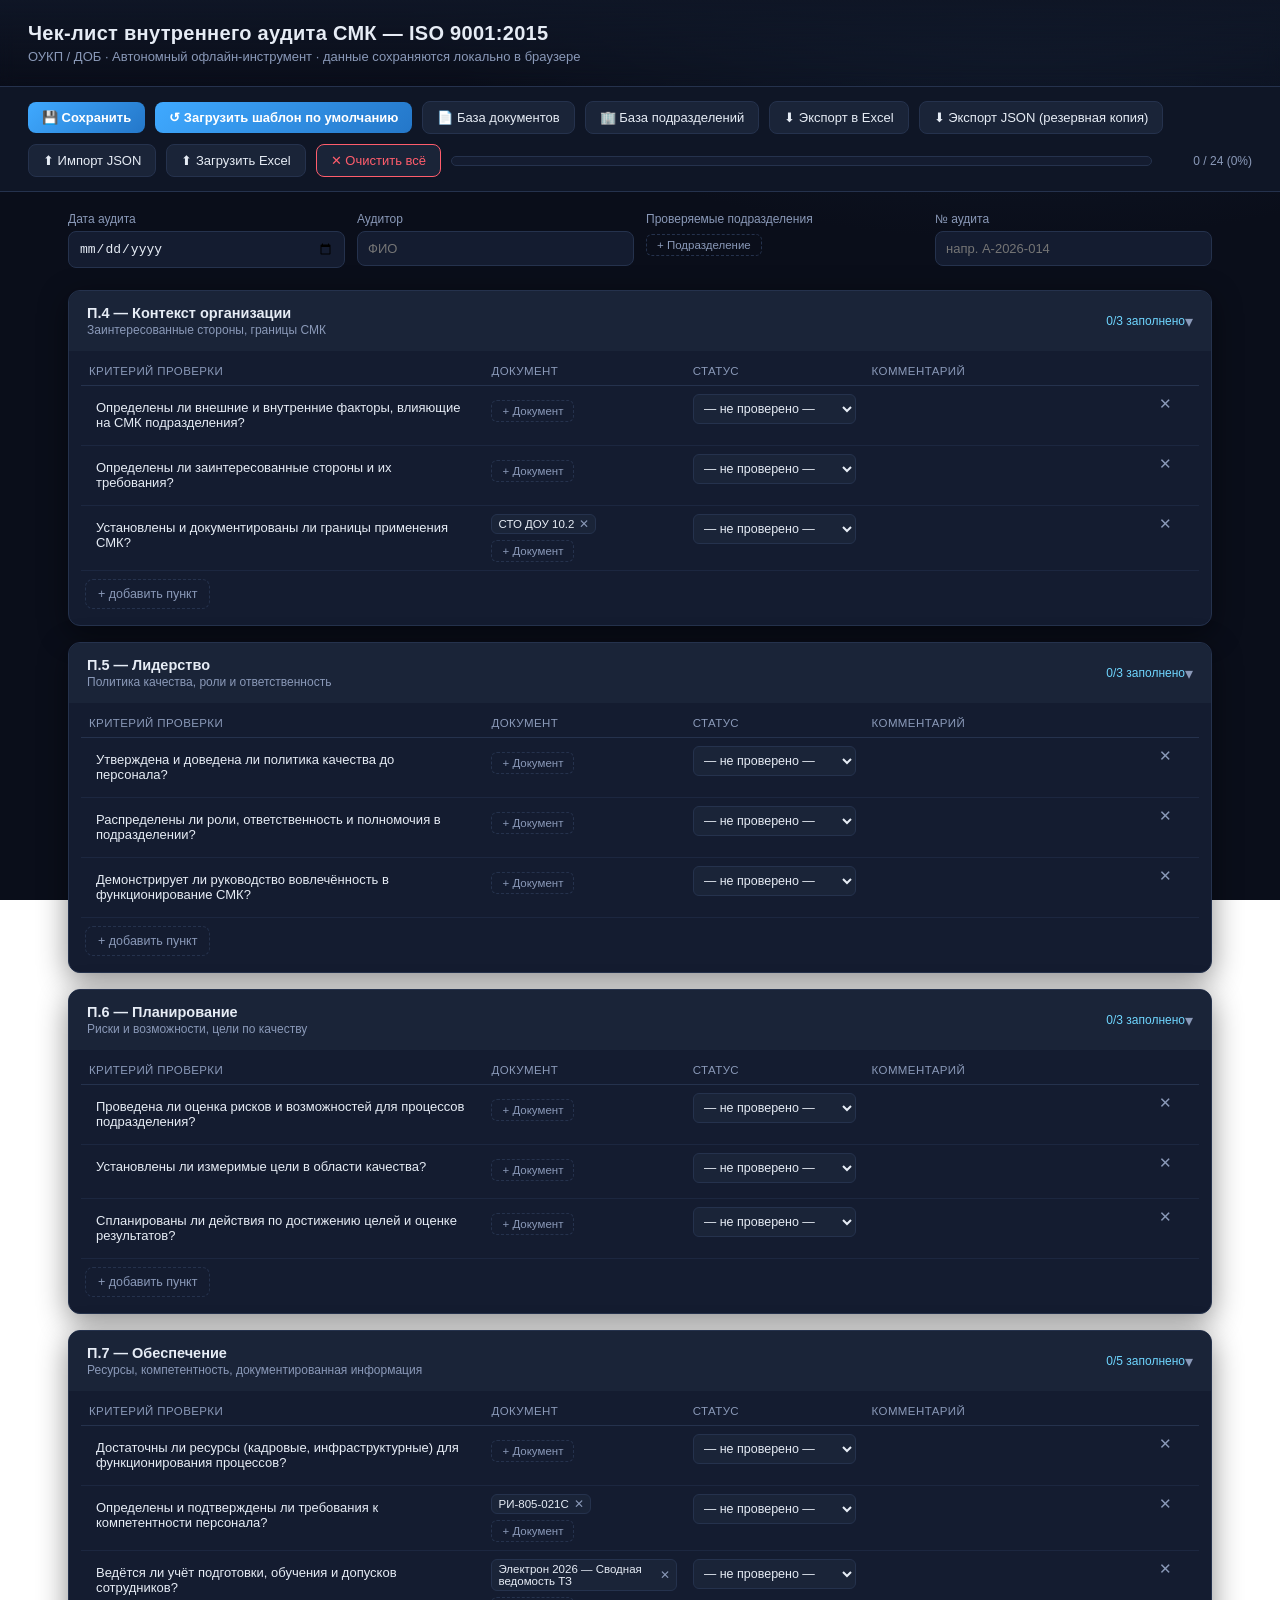
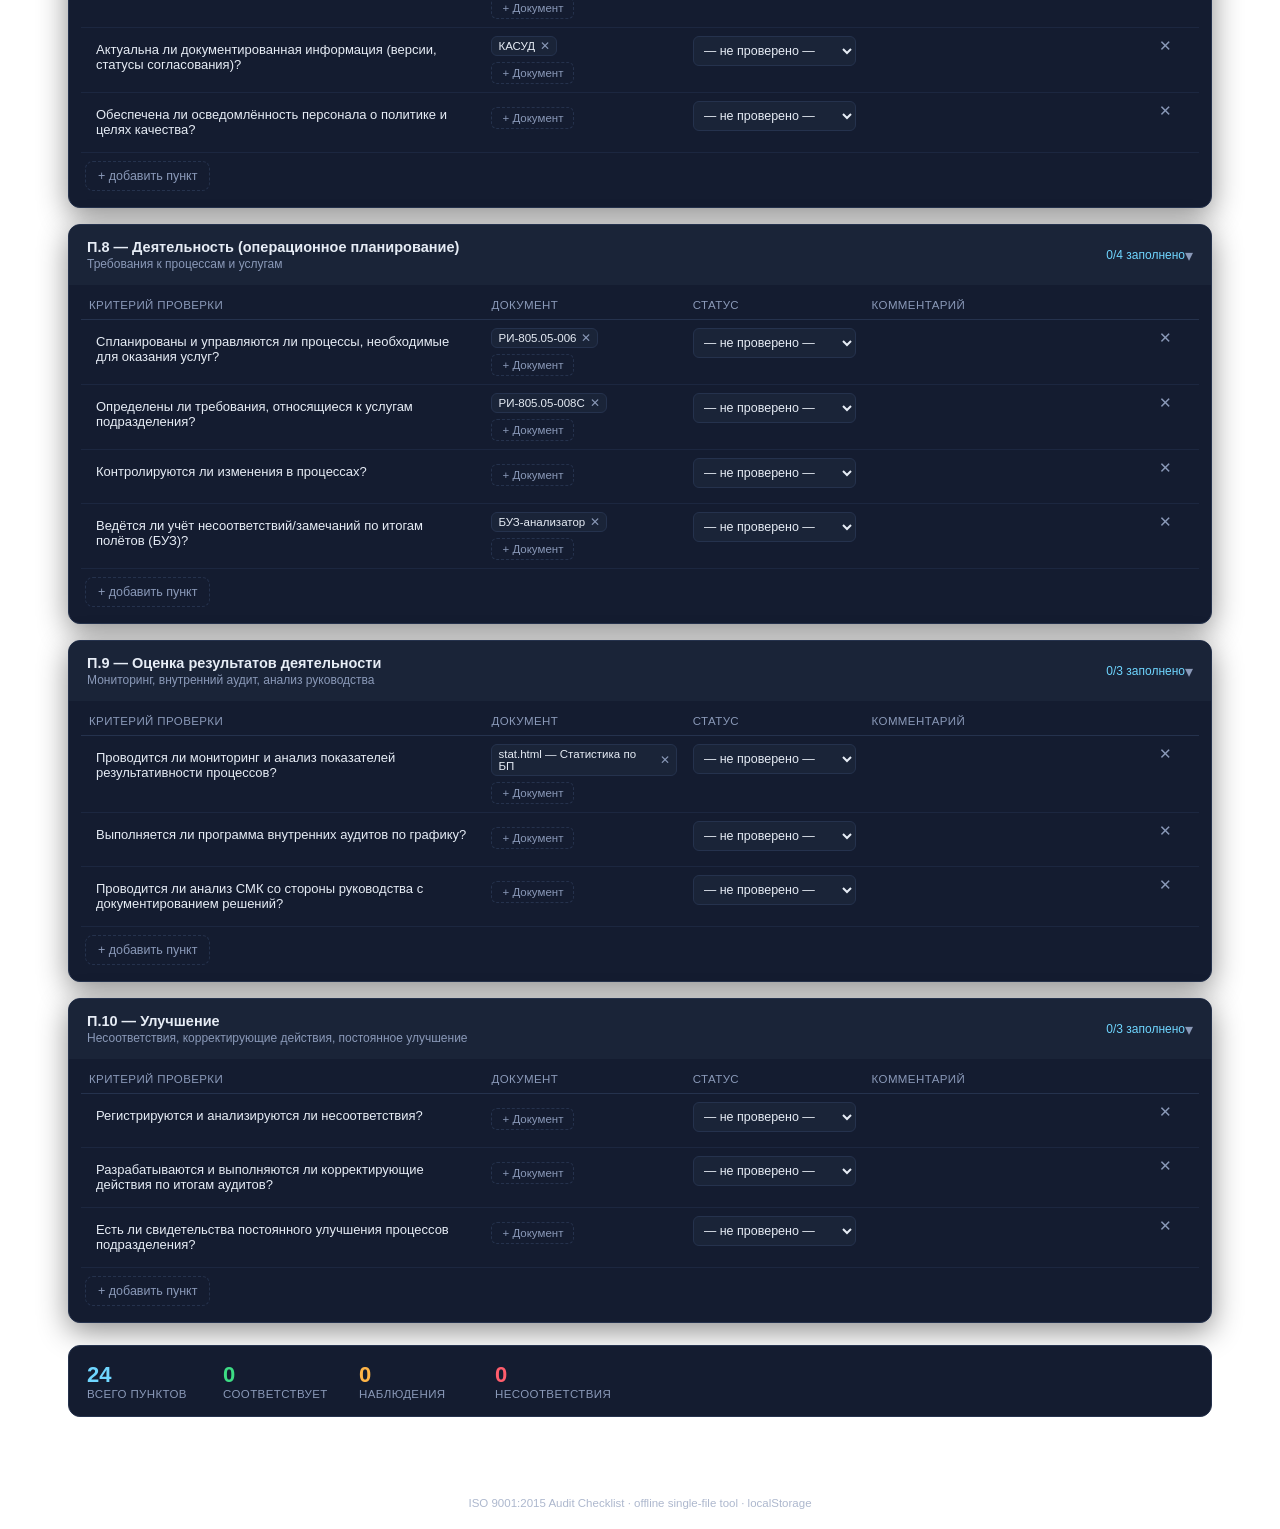
==== commit 1d0b1dbc: "Add Excel (.xlsx/.xls) upload to load checklist data Bundles the SheetJS xlsx library inline so the " ====
--- a/iso9001_checklist.html
+++ b/iso9001_checklist.html
@@ -184,6 +184,8 @@
   <button class="btn" onclick="exportJSON()">⬇ Экспорт JSON (резервная копия)</button>
   <button class="btn" onclick="document.getElementById('importFile').click()">⬆ Импорт JSON</button>
   <input type="file" id="importFile" accept="application/json" style="display:none" onchange="importJSON(event)">
+  <button class="btn" onclick="document.getElementById('importExcelFile').click()">⬆ Загрузить Excel</button>
+  <input type="file" id="importExcelFile" accept=".xlsx,.xls" style="display:none" onchange="importExcel(event)">
   <button class="btn danger" onclick="resetAll()">✕ Очистить всё</button>
   <div class="progress-wrap">
     <div class="progress-bar"><div class="progress-fill" id="progressFill"></div></div>
@@ -223,12 +225,137 @@
       <div class="db-list" id="dbModalList"></div>
     </div>
     <div class="modal-foot" id="dbModalFoot" style="display:none;">
-      <button class="btn primary" onclick="closeDb()">Готово</button>
+      <button class="btn primary" onclick="closeDb()">OK</button>
     </div>
   </div>
 </div>
 
 <footer>ISO 9001:2015 Audit Checklist · offline single-file tool · localStorage</footer>
+
+<script>
+/*! SheetJS xlsx library, bundled inline for fully offline Excel import/export. https://sheetjs.com */
+/*! xlsx.js (C) 2013-present SheetJS -- http://sheetjs.com */
+var DO_NOT_EXPORT_CODEPAGE=true;var cptable={version:"1.15.0"};cptable[437]=function(){var e="\0\b\t\n\x0B\f\r+++ !\"#$%&'()*+,-./0123456789:;<=>?@ABCDEFGHIJKLMNOPQRSTUVWXYZ[\\]^_`abcdefghijklmnopqrstuvwxyz{|}~ÇüéâäàåçêëèïîìÄÅÉæÆôöòûùÿÖÜ¢£¥₧ƒáíóúñÑªº¿⌐¬½¼¡«»░▒▓│┤╡╢╖╕╣║╗╝╜╛┐└┴┬├─┼╞╟╚╔╩╦╠═╬╧╨╤╥╙╘╒╓╫╪┘┌█▄▌▐▀αßΓπΣσµτΦΘΩδ∞φε∩≡±≥≤⌠⌡÷≈°∙·√ⁿ²■ ",r=[],t={};for(var a=0;a!=e.length;++a){if(e.charCodeAt(a)!==65533)t[e.charAt(a)]=a;r[a]=e.charAt(a)}return{enc:t,dec:r}}();cptable[620]=function(){var e="\0\b\t\n\x0B\f\r+++ !\"#$%&'()*+,-./0123456789:;<=>?@ABCDEFGHIJKLMNOPQRSTUVWXYZ[\\]^_`abcdefghijklmnopqrstuvwxyz{|}~ÇüéâäàąçêëèïîćÄĄĘęłôöĆûùŚÖÜ¢Ł¥śƒŹŻóÓńŃźż¿⌐¬½¼¡«»░▒▓│┤╡╢╖╕╣║╗╝╜╛┐└┴┬├─┼╞╟╚╔╩╦╠═╬╧╨╤╥╙╘╒╓╫╪┘┌█▄▌▐▀αßΓπΣσµτΦΘΩδ∞φε∩≡±≥≤⌠⌡÷≈°∙·√ⁿ²■ ",r=[],t={};for(var a=0;a!=e.length;++a){if(e.charCodeAt(a)!==65533)t[e.charAt(a)]=a;r[a]=e.charAt(a)}return{enc:t,dec:r}}();cptable[737]=function(){var e="\0\b\t\n\x0B\f\r+++ !\"#$%&'()*+,-./0123456789:;<=>?@ABCDEFGHIJKLMNOPQRSTUVWXYZ[\\]^_`abcdefghijklmnopqrstuvwxyz{|}~ΑΒΓΔΕΖΗΘΙΚΛΜΝΞΟΠΡΣΤΥΦΧΨΩαβγδεζηθικλμνξοπρσςτυφχψ░▒▓│┤╡╢╖╕╣║╗╝╜╛┐└┴┬├─┼╞╟╚╔╩╦╠═╬╧╨╤╥╙╘╒╓╫╪┘┌█▄▌▐▀ωάέήϊίόύϋώΆΈΉΊΌΎΏ±≥≤ΪΫ÷≈°∙·√ⁿ²■ ",r=[],t={};for(var a=0;a!=e.length;++a){if(e.charCodeAt(a)!==65533)t[e.charAt(a)]=a;r[a]=e.charAt(a)}return{enc:t,dec:r}}();cptable[850]=function(){var e="\0\b\t\n\x0B\f\r+++ !\"#$%&'()*+,-./0123456789:;<=>?@ABCDEFGHIJKLMNOPQRSTUVWXYZ[\\]^_`abcdefghijklmnopqrstuvwxyz{|}~ÇüéâäàåçêëèïîìÄÅÉæÆôöòûùÿÖÜø£Ø×ƒáíóúñÑªº¿®¬½¼¡«»░▒▓│┤ÁÂÀ©╣║╗╝¢¥┐└┴┬├─┼ãÃ╚╔╩╦╠═╬¤ðÐÊËÈıÍÎÏ┘┌█▄¦Ì▀ÓßÔÒõÕµþÞÚÛÙýÝ¯´­±‗¾¶§÷¸°¨·¹³²■ ",r=[],t={};for(var a=0;a!=e.length;++a){if(e.charCodeAt(a)!==65533)t[e.charAt(a)]=a;r[a]=e.charAt(a)}return{enc:t,dec:r}}();cptable[852]=function(){var e="\0\b\t\n\x0B\f\r+++ !\"#$%&'()*+,-./0123456789:;<=>?@ABCDEFGHIJKLMNOPQRSTUVWXYZ[\\]^_`abcdefghijklmnopqrstuvwxyz{|}~ÇüéâäůćçłëŐőîŹÄĆÉĹĺôöĽľŚśÖÜŤťŁ×čáíóúĄąŽžĘę¬źČş«»░▒▓│┤ÁÂĚŞ╣║╗╝Żż┐└┴┬├─┼Ăă╚╔╩╦╠═╬¤đĐĎËďŇÍÎě┘┌█▄ŢŮ▀ÓßÔŃńňŠšŔÚŕŰýÝţ´­˝˛ˇ˘§÷¸°¨˙űŘř■ ",r=[],t={};for(var a=0;a!=e.length;++a){if(e.charCodeAt(a)!==65533)t[e.charAt(a)]=a;r[a]=e.charAt(a)}return{enc:t,dec:r}}();cptable[857]=function(){var e="\0\b\t\n\x0B\f\r+++ !\"#$%&'()*+,-./0123456789:;<=>?@ABCDEFGHIJKLMNOPQRSTUVWXYZ[\\]^_`abcdefghijklmnopqrstuvwxyz{|}~ÇüéâäàåçêëèïîıÄÅÉæÆôöòûùİÖÜø£ØŞşáíóúñÑĞğ¿®¬½¼¡«»░▒▓│┤ÁÂÀ©╣║╗╝¢¥┐└┴┬├─┼ãÃ╚╔╩╦╠═╬¤ºªÊËÈ�ÍÎÏ┘┌█▄¦Ì▀ÓßÔÒõÕµ�×ÚÛÙìÿ¯´­±�¾¶§÷¸°¨·¹³²■ ",r=[],t={};for(var a=0;a!=e.length;++a){if(e.charCodeAt(a)!==65533)t[e.charAt(a)]=a;r[a]=e.charAt(a)}return{enc:t,dec:r}}();cptable[861]=function(){var e="\0\b\t\n\x0B\f\r+++ !\"#$%&'()*+,-./0123456789:;<=>?@ABCDEFGHIJKLMNOPQRSTUVWXYZ[\\]^_`abcdefghijklmnopqrstuvwxyz{|}~ÇüéâäàåçêëèÐðÞÄÅÉæÆôöþûÝýÖÜø£Ø₧ƒáíóúÁÍÓÚ¿⌐¬½¼¡«»░▒▓│┤╡╢╖╕╣║╗╝╜╛┐└┴┬├─┼╞╟╚╔╩╦╠═╬╧╨╤╥╙╘╒╓╫╪┘┌█▄▌▐▀αßΓπΣσµτΦΘΩδ∞φε∩≡±≥≤⌠⌡÷≈°∙·√ⁿ²■ ",r=[],t={};for(var a=0;a!=e.length;++a){if(e.charCodeAt(a)!==65533)t[e.charAt(a)]=a;r[a]=e.charAt(a)}return{enc:t,dec:r}}();cptable[865]=function(){var e="\0\b\t\n\x0B\f\r+++ !\"#$%&'()*+,-./0123456789:;<=>?@ABCDEFGHIJKLMNOPQRSTUVWXYZ[\\]^_`abcdefghijklmnopqrstuvwxyz{|}~ÇüéâäàåçêëèïîìÄÅÉæÆôöòûùÿÖÜø£Ø₧ƒáíóúñÑªº¿⌐¬½¼¡«¤░▒▓│┤╡╢╖╕╣║╗╝╜╛┐└┴┬├─┼╞╟╚╔╩╦╠═╬╧╨╤╥╙╘╒╓╫╪┘┌█▄▌▐▀αßΓπΣσµτΦΘΩδ∞φε∩≡±≥≤⌠⌡÷≈°∙·√ⁿ²■ ",r=[],t={};for(var a=0;a!=e.length;++a){if(e.charCodeAt(a)!==65533)t[e.charAt(a)]=a;r[a]=e.charAt(a)}return{enc:t,dec:r}}();cptable[866]=function(){var e="\0\b\t\n\x0B\f\r+++ !\"#$%&'()*+,-./0123456789:;<=>?@ABCDEFGHIJKLMNOPQRSTUVWXYZ[\\]^_`abcdefghijklmnopqrstuvwxyz{|}~АБВГДЕЖЗИЙКЛМНОПРСТУФХЦЧШЩЪЫЬЭЮЯабвгдежзийклмноп░▒▓│┤╡╢╖╕╣║╗╝╜╛┐└┴┬├─┼╞╟╚╔╩╦╠═╬╧╨╤╥╙╘╒╓╫╪┘┌█▄▌▐▀рстуфхцчшщъыьэюяЁёЄєЇїЎў°∙·√№¤■ ",r=[],t={};for(var a=0;a!=e.length;++a){if(e.charCodeAt(a)!==65533)t[e.charAt(a)]=a;r[a]=e.charAt(a)}return{enc:t,dec:r}}();cptable[874]=function(){var e="\0\b\t\n\x0B\f\r+++ !\"#$%&'()*+,-./0123456789:;<=>?@ABCDEFGHIJKLMNOPQRSTUVWXYZ[\\]^_`abcdefghijklmnopqrstuvwxyz{|}~€����…�����������‘’“”•–—�������� กขฃคฅฆงจฉชซฌญฎฏฐฑฒณดตถทธนบปผฝพฟภมยรฤลฦวศษสหฬอฮฯะัาำิีึืฺุู����฿เแโใไๅๆ็่้๊๋์ํ๎๏๐๑๒๓๔๕๖๗๘๙๚๛����",r=[],t={};for(var a=0;a!=e.length;++a){if(e.charCodeAt(a)!==65533)t[e.charAt(a)]=a;r[a]=e.charAt(a)}return{enc:t,dec:r}}();cptable[895]=function(){var e="\0\b\t\n\x0B\f\r+++ !\"#$%&'()*+,-./0123456789:;<=>?@ABCDEFGHIJKLMNOPQRSTUVWXYZ[\\]^_`abcdefghijklmnopqrstuvwxyz{|}~ČüéďäĎŤčěĚĹÍľǪÄÁÉžŽôöÓůÚýÖÜŠĽÝŘťáíóúňŇŮÔšřŕŔ¼§«»░▒▓│┤╡╢╖╕╣║╗╝╜╛┐└┴┬├─┼╞╟╚╔╩╦╠═╬╧╨╤╥╙╘╒╓╫╪┘┌█▄▌▐▀αßΓπΣσµτΦΘΩδ∞φε∩≡±≥≤⌠⌡÷≈°∙·√ⁿ²■ ",r=[],t={};for(var a=0;a!=e.length;++a){if(e.charCodeAt(a)!==65533)t[e.charAt(a)]=a;r[a]=e.charAt(a)}return{enc:t,dec:r}}();cptable[932]=function(){var e=[],r={},t=[],a;t[0]="\0\b\t\n\x0B\f\r+++ !\"#$%&'()*+,-./0123456789:;<=>?@ABCDEFGHIJKLMNOPQRSTUVWXYZ[\\]^_`abcdefghijklmnopqrstuvwxyz{|}~���������������������������������｡｢｣､･ｦｧｨｩｪｫｬｭｮｯｰｱｲｳｴｵｶｷｸｹｺｻｼｽｾｿﾀﾁﾂﾃﾄﾅﾆﾇﾈﾉﾊﾋﾌﾍﾎﾏﾐﾑﾒﾓﾔﾕﾖﾗﾘﾙﾚﾛﾜﾝﾞﾟ��������������������������������".split("");for(a=0;a!=t[0].length;++a)if(t[0][a].charCodeAt(0)!==65533){r[t[0][a]]=0+a;e[0+a]=t[0][a]}t[129]="����������������������������������������������������������������　、。，．・：；？！゛゜´｀¨＾￣＿ヽヾゝゞ〃仝々〆〇ー―‐／＼～∥｜…‥‘’“”（）〔〕［］｛｝〈〉《》「」『』【】＋－±×�÷＝≠＜＞≦≧∞∴♂♀°′″℃￥＄￠￡％＃＆＊＠§☆★○●◎◇◆□■△▲▽▼※〒→←↑↓〓�����������∈∋⊆⊇⊂⊃∪∩��������∧∨￢⇒⇔∀∃�����������∠⊥⌒∂∇≡≒≪≫√∽∝∵∫∬�������Å‰♯♭♪†‡¶����◯���".split("");for(a=0;a!=t[129].length;++a)if(t[129][a].charCodeAt(0)!==65533){r[t[129][a]]=33024+a;e[33024+a]=t[129][a]}t[130]="�������������������������������������������������������������������������������０１２３４５６７８９�������ＡＢＣＤＥＦＧＨＩＪＫＬＭＮＯＰＱＲＳＴＵＶＷＸＹＺ�������ａｂｃｄｅｆｇｈｉｊｋｌｍｎｏｐｑｒｓｔｕｖｗｘｙｚ����ぁあぃいぅうぇえぉおかがきぎくぐけげこごさざしじすずせぜそぞただちぢっつづてでとどなにぬねのはばぱひびぴふぶぷへべぺほぼぽまみむめもゃやゅゆょよらりるれろゎわゐゑをん��������������".split("");for(a=0;a!=t[130].length;++a)if(t[130][a].charCodeAt(0)!==65533){r[t[130][a]]=33280+a;e[33280+a]=t[130][a]}t[131]="����������������������������������������������������������������ァアィイゥウェエォオカガキギクグケゲコゴサザシジスズセゼソゾタダチヂッツヅテデトドナニヌネノハバパヒビピフブプヘベペホボポマミ�ムメモャヤュユョヨラリルレロヮワヰヱヲンヴヵヶ��������ΑΒΓΔΕΖΗΘΙΚΛΜΝΞΟΠΡΣΤΥΦΧΨΩ��������αβγδεζηθικλμνξοπρστυφχψω�����������������������������������������".split("");for(a=0;a!=t[131].length;++a)if(t[131][a].charCodeAt(0)!==65533){r[t[131][a]]=33536+a;e[33536+a]=t[131][a]}t[132]="����������������������������������������������������������������АБВГДЕЁЖЗИЙКЛМНОПРСТУФХЦЧШЩЪЫЬЭЮЯ���������������абвгдеёжзийклмн�опрстуфхцчшщъыьэюя�������������─│┌┐┘└├┬┤┴┼━┃┏┓┛┗┣┳┫┻╋┠┯┨┷┿┝┰┥┸╂�����������������������������������������������������������������".split("");for(a=0;a!=t[132].length;++a)if(t[132][a].charCodeAt(0)!==65533){r[t[132][a]]=33792+a;e[33792+a]=t[132][a]}t[135]="����������������������������������������������������������������①②③④⑤⑥⑦⑧⑨⑩⑪⑫⑬⑭⑮⑯⑰⑱⑲⑳ⅠⅡⅢⅣⅤⅥⅦⅧⅨⅩ�㍉㌔㌢㍍㌘㌧㌃㌶㍑㍗㌍㌦㌣㌫㍊㌻㎜㎝㎞㎎㎏㏄㎡��������㍻�〝〟№㏍℡㊤㊥㊦㊧㊨㈱㈲㈹㍾㍽㍼≒≡∫∮∑√⊥∠∟⊿∵∩∪���������������������������������������������������������������������������������������������������".split("");for(a=0;a!=t[135].length;++a)if(t[135][a].charCodeAt(0)!==65533){r[t[135][a]]=34560+a;e[34560+a]=t[135][a]}t[136]="���������������������������������������������������������������������������������������������������������������������������������������������������������������亜唖娃阿哀愛挨姶逢葵茜穐悪握渥旭葦芦鯵梓圧斡扱宛姐虻飴絢綾鮎或粟袷安庵按暗案闇鞍杏以伊位依偉囲夷委威尉惟意慰易椅為畏異移維緯胃萎衣謂違遺医井亥域育郁磯一壱溢逸稲茨芋鰯允印咽員因姻引飲淫胤蔭���".split("");for(a=0;a!=t[136].length;++a)if(t[136][a].charCodeAt(0)!==65533){r[t[136][a]]=34816+a;e[34816+a]=t[136][a]}t[137]="����������������������������������������������������������������院陰隠韻吋右宇烏羽迂雨卯鵜窺丑碓臼渦嘘唄欝蔚鰻姥厩浦瓜閏噂云運雲荏餌叡営嬰影映曳栄永泳洩瑛盈穎頴英衛詠鋭液疫益駅悦謁越閲榎厭円�園堰奄宴延怨掩援沿演炎焔煙燕猿縁艶苑薗遠鉛鴛塩於汚甥凹央奥往応押旺横欧殴王翁襖鴬鴎黄岡沖荻億屋憶臆桶牡乙俺卸恩温穏音下化仮何伽価佳加可嘉夏嫁家寡科暇果架歌河火珂禍禾稼箇花苛茄荷華菓蝦課嘩貨迦過霞蚊俄峨我牙画臥芽蛾賀雅餓駕介会解回塊壊廻快怪悔恢懐戒拐改���".split("");for(a=0;a!=t[137].length;++a)if(t[137][a].charCodeAt(0)!==65533){r[t[137][a]]=35072+a;e[35072+a]=t[137][a]}t[138]="����������������������������������������������������������������魁晦械海灰界皆絵芥蟹開階貝凱劾外咳害崖慨概涯碍蓋街該鎧骸浬馨蛙垣柿蛎鈎劃嚇各廓拡撹格核殻獲確穫覚角赫較郭閣隔革学岳楽額顎掛笠樫�橿梶鰍潟割喝恰括活渇滑葛褐轄且鰹叶椛樺鞄株兜竃蒲釜鎌噛鴨栢茅萱粥刈苅瓦乾侃冠寒刊勘勧巻喚堪姦完官寛干幹患感慣憾換敢柑桓棺款歓汗漢澗潅環甘監看竿管簡緩缶翰肝艦莞観諌貫還鑑間閑関陥韓館舘丸含岸巌玩癌眼岩翫贋雁頑顔願企伎危喜器基奇嬉寄岐希幾忌揮机旗既期棋棄���".split("");for(a=0;a!=t[138].length;++a)if(t[138][a].charCodeAt(0)!==65533){r[t[138][a]]=35328+a;e[35328+a]=t[138][a]}t[139]="����������������������������������������������������������������機帰毅気汽畿祈季稀紀徽規記貴起軌輝飢騎鬼亀偽儀妓宜戯技擬欺犠疑祇義蟻誼議掬菊鞠吉吃喫桔橘詰砧杵黍却客脚虐逆丘久仇休及吸宮弓急救�朽求汲泣灸球究窮笈級糾給旧牛去居巨拒拠挙渠虚許距鋸漁禦魚亨享京供侠僑兇競共凶協匡卿叫喬境峡強彊怯恐恭挟教橋況狂狭矯胸脅興蕎郷鏡響饗驚仰凝尭暁業局曲極玉桐粁僅勤均巾錦斤欣欽琴禁禽筋緊芹菌衿襟謹近金吟銀九倶句区狗玖矩苦躯駆駈駒具愚虞喰空偶寓遇隅串櫛釧屑屈���".split("");for(a=0;a!=t[139].length;++a)if(t[139][a].charCodeAt(0)!==65533){r[t[139][a]]=35584+a;e[35584+a]=t[139][a]}t[140]="����������������������������������������������������������������掘窟沓靴轡窪熊隈粂栗繰桑鍬勲君薫訓群軍郡卦袈祁係傾刑兄啓圭珪型契形径恵慶慧憩掲携敬景桂渓畦稽系経継繋罫茎荊蛍計詣警軽頚鶏芸迎鯨�劇戟撃激隙桁傑欠決潔穴結血訣月件倹倦健兼券剣喧圏堅嫌建憲懸拳捲検権牽犬献研硯絹県肩見謙賢軒遣鍵険顕験鹸元原厳幻弦減源玄現絃舷言諺限乎個古呼固姑孤己庫弧戸故枯湖狐糊袴股胡菰虎誇跨鈷雇顧鼓五互伍午呉吾娯後御悟梧檎瑚碁語誤護醐乞鯉交佼侯候倖光公功効勾厚口向���".split("");for(a=0;a!=t[140].length;++a)if(t[140][a].charCodeAt(0)!==65533){r[t[140][a]]=35840+a;e[35840+a]=t[140][a]}t[141]="����������������������������������������������������������������后喉坑垢好孔孝宏工巧巷幸広庚康弘恒慌抗拘控攻昂晃更杭校梗構江洪浩港溝甲皇硬稿糠紅紘絞綱耕考肯肱腔膏航荒行衡講貢購郊酵鉱砿鋼閤降�項香高鴻剛劫号合壕拷濠豪轟麹克刻告国穀酷鵠黒獄漉腰甑忽惚骨狛込此頃今困坤墾婚恨懇昏昆根梱混痕紺艮魂些佐叉唆嵯左差査沙瑳砂詐鎖裟坐座挫債催再最哉塞妻宰彩才採栽歳済災采犀砕砦祭斎細菜裁載際剤在材罪財冴坂阪堺榊肴咲崎埼碕鷺作削咋搾昨朔柵窄策索錯桜鮭笹匙冊刷���".split("");for(a=0;a!=t[141].length;++a)if(t[141][a].charCodeAt(0)!==65533){r[t[141][a]]=36096+a;e[36096+a]=t[141][a]}t[142]="����������������������������������������������������������������察拶撮擦札殺薩雑皐鯖捌錆鮫皿晒三傘参山惨撒散桟燦珊産算纂蚕讃賛酸餐斬暫残仕仔伺使刺司史嗣四士始姉姿子屍市師志思指支孜斯施旨枝止�死氏獅祉私糸紙紫肢脂至視詞詩試誌諮資賜雌飼歯事似侍児字寺慈持時次滋治爾璽痔磁示而耳自蒔辞汐鹿式識鴫竺軸宍雫七叱執失嫉室悉湿漆疾質実蔀篠偲柴芝屡蕊縞舎写射捨赦斜煮社紗者謝車遮蛇邪借勺尺杓灼爵酌釈錫若寂弱惹主取守手朱殊狩珠種腫趣酒首儒受呪寿授樹綬需囚収周���".split("");for(a=0;a!=t[142].length;++a)if(t[142][a].charCodeAt(0)!==65533){r[t[142][a]]=36352+a;e[36352+a]=t[142][a]}t[143]="����������������������������������������������������������������宗就州修愁拾洲秀秋終繍習臭舟蒐衆襲讐蹴輯週酋酬集醜什住充十従戎柔汁渋獣縦重銃叔夙宿淑祝縮粛塾熟出術述俊峻春瞬竣舜駿准循旬楯殉淳�準潤盾純巡遵醇順処初所暑曙渚庶緒署書薯藷諸助叙女序徐恕鋤除傷償勝匠升召哨商唱嘗奨妾娼宵将小少尚庄床廠彰承抄招掌捷昇昌昭晶松梢樟樵沼消渉湘焼焦照症省硝礁祥称章笑粧紹肖菖蒋蕉衝裳訟証詔詳象賞醤鉦鍾鐘障鞘上丈丞乗冗剰城場壌嬢常情擾条杖浄状畳穣蒸譲醸錠嘱埴飾���".split("");for(a=0;a!=t[143].length;++a)if(t[143][a].charCodeAt(0)!==65533){r[t[143][a]]=36608+a;e[36608+a]=t[143][a]}t[144]="����������������������������������������������������������������拭植殖燭織職色触食蝕辱尻伸信侵唇娠寝審心慎振新晋森榛浸深申疹真神秦紳臣芯薪親診身辛進針震人仁刃塵壬尋甚尽腎訊迅陣靭笥諏須酢図厨�逗吹垂帥推水炊睡粋翠衰遂酔錐錘随瑞髄崇嵩数枢趨雛据杉椙菅頗雀裾澄摺寸世瀬畝是凄制勢姓征性成政整星晴棲栖正清牲生盛精聖声製西誠誓請逝醒青静斉税脆隻席惜戚斥昔析石積籍績脊責赤跡蹟碩切拙接摂折設窃節説雪絶舌蝉仙先千占宣専尖川戦扇撰栓栴泉浅洗染潜煎煽旋穿箭線���".split("");for(a=0;a!=t[144].length;++a)if(t[144][a].charCodeAt(0)!==65533){r[t[144][a]]=36864+a;e[36864+a]=t[144][a]}t[145]="����������������������������������������������������������������繊羨腺舛船薦詮賎践選遷銭銑閃鮮前善漸然全禅繕膳糎噌塑岨措曾曽楚狙疏疎礎祖租粗素組蘇訴阻遡鼠僧創双叢倉喪壮奏爽宋層匝惣想捜掃挿掻�操早曹巣槍槽漕燥争痩相窓糟総綜聡草荘葬蒼藻装走送遭鎗霜騒像増憎臓蔵贈造促側則即息捉束測足速俗属賊族続卒袖其揃存孫尊損村遜他多太汰詑唾堕妥惰打柁舵楕陀駄騨体堆対耐岱帯待怠態戴替泰滞胎腿苔袋貸退逮隊黛鯛代台大第醍題鷹滝瀧卓啄宅托択拓沢濯琢託鐸濁諾茸凧蛸只���".split("");for(a=0;a!=t[145].length;++a)if(t[145][a].charCodeAt(0)!==65533){r[t[145][a]]=37120+a;e[37120+a]=t[145][a]}t[146]="����������������������������������������������������������������叩但達辰奪脱巽竪辿棚谷狸鱈樽誰丹単嘆坦担探旦歎淡湛炭短端箪綻耽胆蛋誕鍛団壇弾断暖檀段男談値知地弛恥智池痴稚置致蜘遅馳築畜竹筑蓄�逐秩窒茶嫡着中仲宙忠抽昼柱注虫衷註酎鋳駐樗瀦猪苧著貯丁兆凋喋寵帖帳庁弔張彫徴懲挑暢朝潮牒町眺聴脹腸蝶調諜超跳銚長頂鳥勅捗直朕沈珍賃鎮陳津墜椎槌追鎚痛通塚栂掴槻佃漬柘辻蔦綴鍔椿潰坪壷嬬紬爪吊釣鶴亭低停偵剃貞呈堤定帝底庭廷弟悌抵挺提梯汀碇禎程締艇訂諦蹄逓���".split("");for(a=0;a!=t[146].length;++a)if(t[146][a].charCodeAt(0)!==65533){r[t[146][a]]=37376+a;e[37376+a]=t[146][a]}t[147]="����������������������������������������������������������������邸鄭釘鼎泥摘擢敵滴的笛適鏑溺哲徹撤轍迭鉄典填天展店添纏甜貼転顛点伝殿澱田電兎吐堵塗妬屠徒斗杜渡登菟賭途都鍍砥砺努度土奴怒倒党冬�凍刀唐塔塘套宕島嶋悼投搭東桃梼棟盗淘湯涛灯燈当痘祷等答筒糖統到董蕩藤討謄豆踏逃透鐙陶頭騰闘働動同堂導憧撞洞瞳童胴萄道銅峠鴇匿得徳涜特督禿篤毒独読栃橡凸突椴届鳶苫寅酉瀞噸屯惇敦沌豚遁頓呑曇鈍奈那内乍凪薙謎灘捺鍋楢馴縄畷南楠軟難汝二尼弐迩匂賑肉虹廿日乳入���".split("");for(a=0;a!=t[147].length;++a)if(t[147][a].charCodeAt(0)!==65533){r[t[147][a]]=37632+a;e[37632+a]=t[147][a]}t[148]="����������������������������������������������������������������如尿韮任妊忍認濡禰祢寧葱猫熱年念捻撚燃粘乃廼之埜嚢悩濃納能脳膿農覗蚤巴把播覇杷波派琶破婆罵芭馬俳廃拝排敗杯盃牌背肺輩配倍培媒梅�楳煤狽買売賠陪這蝿秤矧萩伯剥博拍柏泊白箔粕舶薄迫曝漠爆縛莫駁麦函箱硲箸肇筈櫨幡肌畑畠八鉢溌発醗髪伐罰抜筏閥鳩噺塙蛤隼伴判半反叛帆搬斑板氾汎版犯班畔繁般藩販範釆煩頒飯挽晩番盤磐蕃蛮匪卑否妃庇彼悲扉批披斐比泌疲皮碑秘緋罷肥被誹費避非飛樋簸備尾微枇毘琵眉美���".split("");for(a=0;a!=t[148].length;++a)if(t[148][a].charCodeAt(0)!==65533){r[t[148][a]]=37888+a;e[37888+a]=t[148][a]}t[149]="����������������������������������������������������������������鼻柊稗匹疋髭彦膝菱肘弼必畢筆逼桧姫媛紐百謬俵彪標氷漂瓢票表評豹廟描病秒苗錨鋲蒜蛭鰭品彬斌浜瀕貧賓頻敏瓶不付埠夫婦富冨布府怖扶敷�斧普浮父符腐膚芙譜負賦赴阜附侮撫武舞葡蕪部封楓風葺蕗伏副復幅服福腹複覆淵弗払沸仏物鮒分吻噴墳憤扮焚奮粉糞紛雰文聞丙併兵塀幣平弊柄並蔽閉陛米頁僻壁癖碧別瞥蔑箆偏変片篇編辺返遍便勉娩弁鞭保舗鋪圃捕歩甫補輔穂募墓慕戊暮母簿菩倣俸包呆報奉宝峰峯崩庖抱捧放方朋���".split("");for(a=0;a!=t[149].length;++a)if(t[149][a].charCodeAt(0)!==65533){r[t[149][a]]=38144+a;e[38144+a]=t[149][a]}t[150]="����������������������������������������������������������������法泡烹砲縫胞芳萌蓬蜂褒訪豊邦鋒飽鳳鵬乏亡傍剖坊妨帽忘忙房暴望某棒冒紡肪膨謀貌貿鉾防吠頬北僕卜墨撲朴牧睦穆釦勃没殆堀幌奔本翻凡盆�摩磨魔麻埋妹昧枚毎哩槙幕膜枕鮪柾鱒桝亦俣又抹末沫迄侭繭麿万慢満漫蔓味未魅巳箕岬密蜜湊蓑稔脈妙粍民眠務夢無牟矛霧鵡椋婿娘冥名命明盟迷銘鳴姪牝滅免棉綿緬面麺摸模茂妄孟毛猛盲網耗蒙儲木黙目杢勿餅尤戻籾貰問悶紋門匁也冶夜爺耶野弥矢厄役約薬訳躍靖柳薮鑓愉愈油癒���".split("");for(a=0;a!=t[150].length;++a)if(t[150][a].charCodeAt(0)!==65533){r[t[150][a]]=38400+a;e[38400+a]=t[150][a]}t[151]="����������������������������������������������������������������諭輸唯佑優勇友宥幽悠憂揖有柚湧涌猶猷由祐裕誘遊邑郵雄融夕予余与誉輿預傭幼妖容庸揚揺擁曜楊様洋溶熔用窯羊耀葉蓉要謡踊遥陽養慾抑欲�沃浴翌翼淀羅螺裸来莱頼雷洛絡落酪乱卵嵐欄濫藍蘭覧利吏履李梨理璃痢裏裡里離陸律率立葎掠略劉流溜琉留硫粒隆竜龍侶慮旅虜了亮僚両凌寮料梁涼猟療瞭稜糧良諒遼量陵領力緑倫厘林淋燐琳臨輪隣鱗麟瑠塁涙累類令伶例冷励嶺怜玲礼苓鈴隷零霊麗齢暦歴列劣烈裂廉恋憐漣煉簾練聯���".split("");for(a=0;a!=t[151].length;++a)if(t[151][a].charCodeAt(0)!==65533){r[t[151][a]]=38656+a;e[38656+a]=t[151][a]}t[152]="����������������������������������������������������������������蓮連錬呂魯櫓炉賂路露労婁廊弄朗楼榔浪漏牢狼篭老聾蝋郎六麓禄肋録論倭和話歪賄脇惑枠鷲亙亘鰐詫藁蕨椀湾碗腕��������������������������������������������弌丐丕个丱丶丼丿乂乖乘亂亅豫亊舒弍于亞亟亠亢亰亳亶从仍仄仆仂仗仞仭仟价伉佚估佛佝佗佇佶侈侏侘佻佩佰侑佯來侖儘俔俟俎俘俛俑俚俐俤俥倚倨倔倪倥倅伜俶倡倩倬俾俯們倆偃假會偕偐偈做偖偬偸傀傚傅傴傲���".split("");for(a=0;a!=t[152].length;++a)if(t[152][a].charCodeAt(0)!==65533){r[t[152][a]]=38912+a;e[38912+a]=t[152][a]}t[153]="����������������������������������������������������������������僉僊傳僂僖僞僥僭僣僮價僵儉儁儂儖儕儔儚儡儺儷儼儻儿兀兒兌兔兢竸兩兪兮冀冂囘册冉冏冑冓冕冖冤冦冢冩冪冫决冱冲冰况冽凅凉凛几處凩凭�凰凵凾刄刋刔刎刧刪刮刳刹剏剄剋剌剞剔剪剴剩剳剿剽劍劔劒剱劈劑辨辧劬劭劼劵勁勍勗勞勣勦飭勠勳勵勸勹匆匈甸匍匐匏匕匚匣匯匱匳匸區卆卅丗卉卍凖卞卩卮夘卻卷厂厖厠厦厥厮厰厶參簒雙叟曼燮叮叨叭叺吁吽呀听吭吼吮吶吩吝呎咏呵咎呟呱呷呰咒呻咀呶咄咐咆哇咢咸咥咬哄哈咨���".split("");for(a=0;a!=t[153].length;++a)if(t[153][a].charCodeAt(0)!==65533){r[t[153][a]]=39168+a;e[39168+a]=t[153][a]}t[154]="����������������������������������������������������������������咫哂咤咾咼哘哥哦唏唔哽哮哭哺哢唹啀啣啌售啜啅啖啗唸唳啝喙喀咯喊喟啻啾喘喞單啼喃喩喇喨嗚嗅嗟嗄嗜嗤嗔嘔嗷嘖嗾嗽嘛嗹噎噐營嘴嘶嘲嘸�噫噤嘯噬噪嚆嚀嚊嚠嚔嚏嚥嚮嚶嚴囂嚼囁囃囀囈囎囑囓囗囮囹圀囿圄圉圈國圍圓團圖嗇圜圦圷圸坎圻址坏坩埀垈坡坿垉垓垠垳垤垪垰埃埆埔埒埓堊埖埣堋堙堝塲堡塢塋塰毀塒堽塹墅墹墟墫墺壞墻墸墮壅壓壑壗壙壘壥壜壤壟壯壺壹壻壼壽夂夊夐夛梦夥夬夭夲夸夾竒奕奐奎奚奘奢奠奧奬奩���".split("");for(a=0;a!=t[154].length;++a)if(t[154][a].charCodeAt(0)!==65533){r[t[154][a]]=39424+a;e[39424+a]=t[154][a]}t[155]="����������������������������������������������������������������奸妁妝佞侫妣妲姆姨姜妍姙姚娥娟娑娜娉娚婀婬婉娵娶婢婪媚媼媾嫋嫂媽嫣嫗嫦嫩嫖嫺嫻嬌嬋嬖嬲嫐嬪嬶嬾孃孅孀孑孕孚孛孥孩孰孳孵學斈孺宀�它宦宸寃寇寉寔寐寤實寢寞寥寫寰寶寳尅將專對尓尠尢尨尸尹屁屆屎屓屐屏孱屬屮乢屶屹岌岑岔妛岫岻岶岼岷峅岾峇峙峩峽峺峭嶌峪崋崕崗嵜崟崛崑崔崢崚崙崘嵌嵒嵎嵋嵬嵳嵶嶇嶄嶂嶢嶝嶬嶮嶽嶐嶷嶼巉巍巓巒巖巛巫已巵帋帚帙帑帛帶帷幄幃幀幎幗幔幟幢幤幇幵并幺麼广庠廁廂廈廐廏���".split("");for(a=0;a!=t[155].length;++a)if(t[155][a].charCodeAt(0)!==65533){r[t[155][a]]=39680+a;e[39680+a]=t[155][a]}t[156]="����������������������������������������������������������������廖廣廝廚廛廢廡廨廩廬廱廳廰廴廸廾弃弉彝彜弋弑弖弩弭弸彁彈彌彎弯彑彖彗彙彡彭彳彷徃徂彿徊很徑徇從徙徘徠徨徭徼忖忻忤忸忱忝悳忿怡恠�怙怐怩怎怱怛怕怫怦怏怺恚恁恪恷恟恊恆恍恣恃恤恂恬恫恙悁悍惧悃悚悄悛悖悗悒悧悋惡悸惠惓悴忰悽惆悵惘慍愕愆惶惷愀惴惺愃愡惻惱愍愎慇愾愨愧慊愿愼愬愴愽慂慄慳慷慘慙慚慫慴慯慥慱慟慝慓慵憙憖憇憬憔憚憊憑憫憮懌懊應懷懈懃懆憺懋罹懍懦懣懶懺懴懿懽懼懾戀戈戉戍戌戔戛���".split("");for(a=0;a!=t[156].length;++a)if(t[156][a].charCodeAt(0)!==65533){r[t[156][a]]=39936+a;e[39936+a]=t[156][a]}t[157]="����������������������������������������������������������������戞戡截戮戰戲戳扁扎扞扣扛扠扨扼抂抉找抒抓抖拔抃抔拗拑抻拏拿拆擔拈拜拌拊拂拇抛拉挌拮拱挧挂挈拯拵捐挾捍搜捏掖掎掀掫捶掣掏掉掟掵捫�捩掾揩揀揆揣揉插揶揄搖搴搆搓搦搶攝搗搨搏摧摯摶摎攪撕撓撥撩撈撼據擒擅擇撻擘擂擱擧舉擠擡抬擣擯攬擶擴擲擺攀擽攘攜攅攤攣攫攴攵攷收攸畋效敖敕敍敘敞敝敲數斂斃變斛斟斫斷旃旆旁旄旌旒旛旙无旡旱杲昊昃旻杳昵昶昴昜晏晄晉晁晞晝晤晧晨晟晢晰暃暈暎暉暄暘暝曁暹曉暾暼���".split("");for(a=0;a!=t[157].length;++a)if(t[157][a].charCodeAt(0)!==65533){r[t[157][a]]=40192+a;e[40192+a]=t[157][a]}t[158]="����������������������������������������������������������������曄暸曖曚曠昿曦曩曰曵曷朏朖朞朦朧霸朮朿朶杁朸朷杆杞杠杙杣杤枉杰枩杼杪枌枋枦枡枅枷柯枴柬枳柩枸柤柞柝柢柮枹柎柆柧檜栞框栩桀桍栲桎�梳栫桙档桷桿梟梏梭梔條梛梃檮梹桴梵梠梺椏梍桾椁棊椈棘椢椦棡椌棍棔棧棕椶椒椄棗棣椥棹棠棯椨椪椚椣椡棆楹楷楜楸楫楔楾楮椹楴椽楙椰楡楞楝榁楪榲榮槐榿槁槓榾槎寨槊槝榻槃榧樮榑榠榜榕榴槞槨樂樛槿權槹槲槧樅榱樞槭樔槫樊樒櫁樣樓橄樌橲樶橸橇橢橙橦橈樸樢檐檍檠檄檢檣���".split("");for(a=0;a!=t[158].length;++a)if(t[158][a].charCodeAt(0)!==65533){r[t[158][a]]=40448+a;e[40448+a]=t[158][a]}t[159]="����������������������������������������������������������������檗蘗檻櫃櫂檸檳檬櫞櫑櫟檪櫚櫪櫻欅蘖櫺欒欖鬱欟欸欷盜欹飮歇歃歉歐歙歔歛歟歡歸歹歿殀殄殃殍殘殕殞殤殪殫殯殲殱殳殷殼毆毋毓毟毬毫毳毯�麾氈氓气氛氤氣汞汕汢汪沂沍沚沁沛汾汨汳沒沐泄泱泓沽泗泅泝沮沱沾沺泛泯泙泪洟衍洶洫洽洸洙洵洳洒洌浣涓浤浚浹浙涎涕濤涅淹渕渊涵淇淦涸淆淬淞淌淨淒淅淺淙淤淕淪淮渭湮渮渙湲湟渾渣湫渫湶湍渟湃渺湎渤滿渝游溂溪溘滉溷滓溽溯滄溲滔滕溏溥滂溟潁漑灌滬滸滾漿滲漱滯漲滌���".split("");for(a=0;a!=t[159].length;++a)if(t[159][a].charCodeAt(0)!==65533){r[t[159][a]]=40704+a;e[40704+a]=t[159][a]}t[224]="����������������������������������������������������������������漾漓滷澆潺潸澁澀潯潛濳潭澂潼潘澎澑濂潦澳澣澡澤澹濆澪濟濕濬濔濘濱濮濛瀉瀋濺瀑瀁瀏濾瀛瀚潴瀝瀘瀟瀰瀾瀲灑灣炙炒炯烱炬炸炳炮烟烋烝�烙焉烽焜焙煥煕熈煦煢煌煖煬熏燻熄熕熨熬燗熹熾燒燉燔燎燠燬燧燵燼燹燿爍爐爛爨爭爬爰爲爻爼爿牀牆牋牘牴牾犂犁犇犒犖犢犧犹犲狃狆狄狎狒狢狠狡狹狷倏猗猊猜猖猝猴猯猩猥猾獎獏默獗獪獨獰獸獵獻獺珈玳珎玻珀珥珮珞璢琅瑯琥珸琲琺瑕琿瑟瑙瑁瑜瑩瑰瑣瑪瑶瑾璋璞璧瓊瓏瓔珱���".split("");for(a=0;a!=t[224].length;++a)if(t[224][a].charCodeAt(0)!==65533){r[t[224][a]]=57344+a;e[57344+a]=t[224][a]}t[225]="����������������������������������������������������������������瓠瓣瓧瓩瓮瓲瓰瓱瓸瓷甄甃甅甌甎甍甕甓甞甦甬甼畄畍畊畉畛畆畚畩畤畧畫畭畸當疆疇畴疊疉疂疔疚疝疥疣痂疳痃疵疽疸疼疱痍痊痒痙痣痞痾痿�痼瘁痰痺痲痳瘋瘍瘉瘟瘧瘠瘡瘢瘤瘴瘰瘻癇癈癆癜癘癡癢癨癩癪癧癬癰癲癶癸發皀皃皈皋皎皖皓皙皚皰皴皸皹皺盂盍盖盒盞盡盥盧盪蘯盻眈眇眄眩眤眞眥眦眛眷眸睇睚睨睫睛睥睿睾睹瞎瞋瞑瞠瞞瞰瞶瞹瞿瞼瞽瞻矇矍矗矚矜矣矮矼砌砒礦砠礪硅碎硴碆硼碚碌碣碵碪碯磑磆磋磔碾碼磅磊磬���".split("");for(a=0;a!=t[225].length;++a)if(t[225][a].charCodeAt(0)!==65533){r[t[225][a]]=57600+a;e[57600+a]=t[225][a]}t[226]="����������������������������������������������������������������磧磚磽磴礇礒礑礙礬礫祀祠祗祟祚祕祓祺祿禊禝禧齋禪禮禳禹禺秉秕秧秬秡秣稈稍稘稙稠稟禀稱稻稾稷穃穗穉穡穢穩龝穰穹穽窈窗窕窘窖窩竈窰�窶竅竄窿邃竇竊竍竏竕竓站竚竝竡竢竦竭竰笂笏笊笆笳笘笙笞笵笨笶筐筺笄筍笋筌筅筵筥筴筧筰筱筬筮箝箘箟箍箜箚箋箒箏筝箙篋篁篌篏箴篆篝篩簑簔篦篥籠簀簇簓篳篷簗簍篶簣簧簪簟簷簫簽籌籃籔籏籀籐籘籟籤籖籥籬籵粃粐粤粭粢粫粡粨粳粲粱粮粹粽糀糅糂糘糒糜糢鬻糯糲糴糶糺紆���".split("");for(a=0;a!=t[226].length;++a)if(t[226][a].charCodeAt(0)!==65533){r[t[226][a]]=57856+a;e[57856+a]=t[226][a]}t[227]="����������������������������������������������������������������紂紜紕紊絅絋紮紲紿紵絆絳絖絎絲絨絮絏絣經綉絛綏絽綛綺綮綣綵緇綽綫總綢綯緜綸綟綰緘緝緤緞緻緲緡縅縊縣縡縒縱縟縉縋縢繆繦縻縵縹繃縷�縲縺繧繝繖繞繙繚繹繪繩繼繻纃緕繽辮繿纈纉續纒纐纓纔纖纎纛纜缸缺罅罌罍罎罐网罕罔罘罟罠罨罩罧罸羂羆羃羈羇羌羔羞羝羚羣羯羲羹羮羶羸譱翅翆翊翕翔翡翦翩翳翹飜耆耄耋耒耘耙耜耡耨耿耻聊聆聒聘聚聟聢聨聳聲聰聶聹聽聿肄肆肅肛肓肚肭冐肬胛胥胙胝胄胚胖脉胯胱脛脩脣脯腋���".split("");for(a=0;a!=t[227].length;++a)if(t[227][a].charCodeAt(0)!==65533){r[t[227][a]]=58112+a;e[58112+a]=t[227][a]}t[228]="����������������������������������������������������������������隋腆脾腓腑胼腱腮腥腦腴膃膈膊膀膂膠膕膤膣腟膓膩膰膵膾膸膽臀臂膺臉臍臑臙臘臈臚臟臠臧臺臻臾舁舂舅與舊舍舐舖舩舫舸舳艀艙艘艝艚艟艤�艢艨艪艫舮艱艷艸艾芍芒芫芟芻芬苡苣苟苒苴苳苺莓范苻苹苞茆苜茉苙茵茴茖茲茱荀茹荐荅茯茫茗茘莅莚莪莟莢莖茣莎莇莊荼莵荳荵莠莉莨菴萓菫菎菽萃菘萋菁菷萇菠菲萍萢萠莽萸蔆菻葭萪萼蕚蒄葷葫蒭葮蒂葩葆萬葯葹萵蓊葢蒹蒿蒟蓙蓍蒻蓚蓐蓁蓆蓖蒡蔡蓿蓴蔗蔘蔬蔟蔕蔔蓼蕀蕣蕘蕈���".split("");for(a=0;a!=t[228].length;++a)if(t[228][a].charCodeAt(0)!==65533){r[t[228][a]]=58368+a;e[58368+a]=t[228][a]}t[229]="����������������������������������������������������������������蕁蘂蕋蕕薀薤薈薑薊薨蕭薔薛藪薇薜蕷蕾薐藉薺藏薹藐藕藝藥藜藹蘊蘓蘋藾藺蘆蘢蘚蘰蘿虍乕虔號虧虱蚓蚣蚩蚪蚋蚌蚶蚯蛄蛆蚰蛉蠣蚫蛔蛞蛩蛬�蛟蛛蛯蜒蜆蜈蜀蜃蛻蜑蜉蜍蛹蜊蜴蜿蜷蜻蜥蜩蜚蝠蝟蝸蝌蝎蝴蝗蝨蝮蝙蝓蝣蝪蠅螢螟螂螯蟋螽蟀蟐雖螫蟄螳蟇蟆螻蟯蟲蟠蠏蠍蟾蟶蟷蠎蟒蠑蠖蠕蠢蠡蠱蠶蠹蠧蠻衄衂衒衙衞衢衫袁衾袞衵衽袵衲袂袗袒袮袙袢袍袤袰袿袱裃裄裔裘裙裝裹褂裼裴裨裲褄褌褊褓襃褞褥褪褫襁襄褻褶褸襌褝襠襞���".split("");for(a=0;a!=t[229].length;++a)if(t[229][a].charCodeAt(0)!==65533){r[t[229][a]]=58624+a;e[58624+a]=t[229][a]}t[230]="����������������������������������������������������������������襦襤襭襪襯襴襷襾覃覈覊覓覘覡覩覦覬覯覲覺覽覿觀觚觜觝觧觴觸訃訖訐訌訛訝訥訶詁詛詒詆詈詼詭詬詢誅誂誄誨誡誑誥誦誚誣諄諍諂諚諫諳諧�諤諱謔諠諢諷諞諛謌謇謚諡謖謐謗謠謳鞫謦謫謾謨譁譌譏譎證譖譛譚譫譟譬譯譴譽讀讌讎讒讓讖讙讚谺豁谿豈豌豎豐豕豢豬豸豺貂貉貅貊貍貎貔豼貘戝貭貪貽貲貳貮貶賈賁賤賣賚賽賺賻贄贅贊贇贏贍贐齎贓賍贔贖赧赭赱赳趁趙跂趾趺跏跚跖跌跛跋跪跫跟跣跼踈踉跿踝踞踐踟蹂踵踰踴蹊���".split("");for(a=0;a!=t[230].length;++a)if(t[230][a].charCodeAt(0)!==65533){r[t[230][a]]=58880+a;e[58880+a]=t[230][a]}t[231]="����������������������������������������������������������������蹇蹉蹌蹐蹈蹙蹤蹠踪蹣蹕蹶蹲蹼躁躇躅躄躋躊躓躑躔躙躪躡躬躰軆躱躾軅軈軋軛軣軼軻軫軾輊輅輕輒輙輓輜輟輛輌輦輳輻輹轅轂輾轌轉轆轎轗轜�轢轣轤辜辟辣辭辯辷迚迥迢迪迯邇迴逅迹迺逑逕逡逍逞逖逋逧逶逵逹迸遏遐遑遒逎遉逾遖遘遞遨遯遶隨遲邂遽邁邀邊邉邏邨邯邱邵郢郤扈郛鄂鄒鄙鄲鄰酊酖酘酣酥酩酳酲醋醉醂醢醫醯醪醵醴醺釀釁釉釋釐釖釟釡釛釼釵釶鈞釿鈔鈬鈕鈑鉞鉗鉅鉉鉤鉈銕鈿鉋鉐銜銖銓銛鉚鋏銹銷鋩錏鋺鍄錮���".split("");for(a=0;a!=t[231].length;++a)if(t[231][a].charCodeAt(0)!==65533){r[t[231][a]]=59136+a;e[59136+a]=t[231][a]}t[232]="����������������������������������������������������������������錙錢錚錣錺錵錻鍜鍠鍼鍮鍖鎰鎬鎭鎔鎹鏖鏗鏨鏥鏘鏃鏝鏐鏈鏤鐚鐔鐓鐃鐇鐐鐶鐫鐵鐡鐺鑁鑒鑄鑛鑠鑢鑞鑪鈩鑰鑵鑷鑽鑚鑼鑾钁鑿閂閇閊閔閖閘閙�閠閨閧閭閼閻閹閾闊濶闃闍闌闕闔闖關闡闥闢阡阨阮阯陂陌陏陋陷陜陞陝陟陦陲陬隍隘隕隗險隧隱隲隰隴隶隸隹雎雋雉雍襍雜霍雕雹霄霆霈霓霎霑霏霖霙霤霪霰霹霽霾靄靆靈靂靉靜靠靤靦靨勒靫靱靹鞅靼鞁靺鞆鞋鞏鞐鞜鞨鞦鞣鞳鞴韃韆韈韋韜韭齏韲竟韶韵頏頌頸頤頡頷頽顆顏顋顫顯顰���".split("");for(a=0;a!=t[232].length;++a)if(t[232][a].charCodeAt(0)!==65533){r[t[232][a]]=59392+a;e[59392+a]=t[232][a]}t[233]="����������������������������������������������������������������顱顴顳颪颯颱颶飄飃飆飩飫餃餉餒餔餘餡餝餞餤餠餬餮餽餾饂饉饅饐饋饑饒饌饕馗馘馥馭馮馼駟駛駝駘駑駭駮駱駲駻駸騁騏騅駢騙騫騷驅驂驀驃�騾驕驍驛驗驟驢驥驤驩驫驪骭骰骼髀髏髑髓體髞髟髢髣髦髯髫髮髴髱髷髻鬆鬘鬚鬟鬢鬣鬥鬧鬨鬩鬪鬮鬯鬲魄魃魏魍魎魑魘魴鮓鮃鮑鮖鮗鮟鮠鮨鮴鯀鯊鮹鯆鯏鯑鯒鯣鯢鯤鯔鯡鰺鯲鯱鯰鰕鰔鰉鰓鰌鰆鰈鰒鰊鰄鰮鰛鰥鰤鰡鰰鱇鰲鱆鰾鱚鱠鱧鱶鱸鳧鳬鳰鴉鴈鳫鴃鴆鴪鴦鶯鴣鴟鵄鴕鴒鵁鴿鴾鵆鵈���".split("");for(a=0;a!=t[233].length;++a)if(t[233][a].charCodeAt(0)!==65533){r[t[233][a]]=59648+a;e[59648+a]=t[233][a]}t[234]="����������������������������������������������������������������鵝鵞鵤鵑鵐鵙鵲鶉鶇鶫鵯鵺鶚鶤鶩鶲鷄鷁鶻鶸鶺鷆鷏鷂鷙鷓鷸鷦鷭鷯鷽鸚鸛鸞鹵鹹鹽麁麈麋麌麒麕麑麝麥麩麸麪麭靡黌黎黏黐黔黜點黝黠黥黨黯�黴黶黷黹黻黼黽鼇鼈皷鼕鼡鼬鼾齊齒齔齣齟齠齡齦齧齬齪齷齲齶龕龜龠堯槇遙瑤凜熙�������������������������������������������������������������������������������������������".split("");for(a=0;a!=t[234].length;++a)if(t[234][a].charCodeAt(0)!==65533){r[t[234][a]]=59904+a;e[59904+a]=t[234][a]}t[237]="����������������������������������������������������������������纊褜鍈銈蓜俉炻昱棈鋹曻彅丨仡仼伀伃伹佖侒侊侚侔俍偀倢俿倞偆偰偂傔僴僘兊兤冝冾凬刕劜劦勀勛匀匇匤卲厓厲叝﨎咜咊咩哿喆坙坥垬埈埇﨏�塚增墲夋奓奛奝奣妤妺孖寀甯寘寬尞岦岺峵崧嵓﨑嵂嵭嶸嶹巐弡弴彧德忞恝悅悊惞惕愠惲愑愷愰憘戓抦揵摠撝擎敎昀昕昻昉昮昞昤晥晗晙晴晳暙暠暲暿曺朎朗杦枻桒柀栁桄棏﨓楨﨔榘槢樰橫橆橳橾櫢櫤毖氿汜沆汯泚洄涇浯涖涬淏淸淲淼渹湜渧渼溿澈澵濵瀅瀇瀨炅炫焏焄煜煆煇凞燁燾犱���".split("");for(a=0;a!=t[237].length;++a)if(t[237][a].charCodeAt(0)!==65533){r[t[237][a]]=60672+a;e[60672+a]=t[237][a]}t[238]="����������������������������������������������������������������犾猤猪獷玽珉珖珣珒琇珵琦琪琩琮瑢璉璟甁畯皂皜皞皛皦益睆劯砡硎硤硺礰礼神祥禔福禛竑竧靖竫箞精絈絜綷綠緖繒罇羡羽茁荢荿菇菶葈蒴蕓蕙�蕫﨟薰蘒﨡蠇裵訒訷詹誧誾諟諸諶譓譿賰賴贒赶﨣軏﨤逸遧郞都鄕鄧釚釗釞釭釮釤釥鈆鈐鈊鈺鉀鈼鉎鉙鉑鈹鉧銧鉷鉸鋧鋗鋙鋐﨧鋕鋠鋓錥錡鋻﨨錞鋿錝錂鍰鍗鎤鏆鏞鏸鐱鑅鑈閒隆﨩隝隯霳霻靃靍靏靑靕顗顥飯飼餧館馞驎髙髜魵魲鮏鮱鮻鰀鵰鵫鶴鸙黑��ⅰⅱⅲⅳⅴⅵⅶⅷⅸⅹ￢￤＇＂���".split("");for(a=0;a!=t[238].length;++a)if(t[238][a].charCodeAt(0)!==65533){r[t[238][a]]=60928+a;e[60928+a]=t[238][a]}t[250]="����������������������������������������������������������������ⅰⅱⅲⅳⅴⅵⅶⅷⅸⅹⅠⅡⅢⅣⅤⅥⅦⅧⅨⅩ￢￤＇＂㈱№℡∵纊褜鍈銈蓜俉炻昱棈鋹曻彅丨仡仼伀伃伹佖侒侊侚侔俍偀倢俿倞偆偰偂傔僴僘兊�兤冝冾凬刕劜劦勀勛匀匇匤卲厓厲叝﨎咜咊咩哿喆坙坥垬埈埇﨏塚增墲夋奓奛奝奣妤妺孖寀甯寘寬尞岦岺峵崧嵓﨑嵂嵭嶸嶹巐弡弴彧德忞恝悅悊惞惕愠惲愑愷愰憘戓抦揵摠撝擎敎昀昕昻昉昮昞昤晥晗晙晴晳暙暠暲暿曺朎朗杦枻桒柀栁桄棏﨓楨﨔榘槢樰橫橆橳橾櫢櫤毖氿汜沆汯泚洄涇浯���".split("");for(a=0;a!=t[250].length;++a)if(t[250][a].charCodeAt(0)!==65533){r[t[250][a]]=64e3+a;e[64e3+a]=t[250][a]}t[251]="����������������������������������������������������������������涖涬淏淸淲淼渹湜渧渼溿澈澵濵瀅瀇瀨炅炫焏焄煜煆煇凞燁燾犱犾猤猪獷玽珉珖珣珒琇珵琦琪琩琮瑢璉璟甁畯皂皜皞皛皦益睆劯砡硎硤硺礰礼神�祥禔福禛竑竧靖竫箞精絈絜綷綠緖繒罇羡羽茁荢荿菇菶葈蒴蕓蕙蕫﨟薰蘒﨡蠇裵訒訷詹誧誾諟諸諶譓譿賰賴贒赶﨣軏﨤逸遧郞都鄕鄧釚釗釞釭釮釤釥鈆鈐鈊鈺鉀鈼鉎鉙鉑鈹鉧銧鉷鉸鋧鋗鋙鋐﨧鋕鋠鋓錥錡鋻﨨錞鋿錝錂鍰鍗鎤鏆鏞鏸鐱鑅鑈閒隆﨩隝隯霳霻靃靍靏靑靕顗顥飯飼餧館馞驎髙���".split("");for(a=0;a!=t[251].length;++a)if(t[251][a].charCodeAt(0)!==65533){r[t[251][a]]=64256+a;e[64256+a]=t[251][a]}t[252]="����������������������������������������������������������������髜魵魲鮏鮱鮻鰀鵰鵫鶴鸙黑������������������������������������������������������������������������������������������������������������������������������������������������������������������������������������".split("");for(a=0;a!=t[252].length;++a)if(t[252][a].charCodeAt(0)!==65533){r[t[252][a]]=64512+a;e[64512+a]=t[252][a]}return{enc:r,dec:e}}();cptable[936]=function(){var e=[],r={},t=[],a;t[0]="\0\b\t\n\x0B\f\r+++ !\"#$%&'()*+,-./0123456789:;<=>?@ABCDEFGHIJKLMNOPQRSTUVWXYZ[\\]^_`abcdefghijklmnopqrstuvwxyz{|}~€�������������������������������������������������������������������������������������������������������������������������������".split("");for(a=0;a!=t[0].length;++a)if(t[0][a].charCodeAt(0)!==65533){r[t[0][a]]=0+a;e[0+a]=t[0][a]}t[129]="����������������������������������������������������������������丂丄丅丆丏丒丗丟丠両丣並丩丮丯丱丳丵丷丼乀乁乂乄乆乊乑乕乗乚乛乢乣乤乥乧乨乪乫乬乭乮乯乲乴乵乶乷乸乹乺乻乼乽乿亀亁亂亃亄亅亇亊�亐亖亗亙亜亝亞亣亪亯亰亱亴亶亷亸亹亼亽亾仈仌仏仐仒仚仛仜仠仢仦仧仩仭仮仯仱仴仸仹仺仼仾伀伂伃伄伅伆伇伈伋伌伒伓伔伕伖伜伝伡伣伨伩伬伭伮伱伳伵伷伹伻伾伿佀佁佂佄佅佇佈佉佊佋佌佒佔佖佡佢佦佨佪佫佭佮佱佲併佷佸佹佺佽侀侁侂侅來侇侊侌侎侐侒侓侕侖侘侙侚侜侞侟価侢�".split("");for(a=0;a!=t[129].length;++a)if(t[129][a].charCodeAt(0)!==65533){r[t[129][a]]=33024+a;e[33024+a]=t[129][a]}t[130]="����������������������������������������������������������������侤侫侭侰侱侲侳侴侶侷侸侹侺侻侼侽侾俀俁係俆俇俈俉俋俌俍俒俓俔俕俖俙俛俠俢俤俥俧俫俬俰俲俴俵俶俷俹俻俼俽俿倀倁倂倃倄倅倆倇倈倉倊�個倎倐們倓倕倖倗倛倝倞倠倢倣値倧倫倯倰倱倲倳倴倵倶倷倸倹倻倽倿偀偁偂偄偅偆偉偊偋偍偐偑偒偓偔偖偗偘偙偛偝偞偟偠偡偢偣偤偦偧偨偩偪偫偭偮偯偰偱偲偳側偵偸偹偺偼偽傁傂傃傄傆傇傉傊傋傌傎傏傐傑傒傓傔傕傖傗傘備傚傛傜傝傞傟傠傡傢傤傦傪傫傭傮傯傰傱傳傴債傶傷傸傹傼�".split("");for(a=0;a!=t[130].length;++a)if(t[130][a].charCodeAt(0)!==65533){r[t[130][a]]=33280+a;e[33280+a]=t[130][a]}t[131]="����������������������������������������������������������������傽傾傿僀僁僂僃僄僅僆僇僈僉僊僋僌働僎僐僑僒僓僔僕僗僘僙僛僜僝僞僟僠僡僢僣僤僥僨僩僪僫僯僰僱僲僴僶僷僸價僺僼僽僾僿儀儁儂儃億儅儈�儉儊儌儍儎儏儐儑儓儔儕儖儗儘儙儚儛儜儝儞償儠儢儣儤儥儦儧儨儩優儫儬儭儮儯儰儱儲儳儴儵儶儷儸儹儺儻儼儽儾兂兇兊兌兎兏児兒兓兗兘兙兛兝兞兟兠兡兣兤兦內兩兪兯兲兺兾兿冃冄円冇冊冋冎冏冐冑冓冔冘冚冝冞冟冡冣冦冧冨冩冪冭冮冴冸冹冺冾冿凁凂凃凅凈凊凍凎凐凒凓凔凕凖凗�".split("");for(a=0;a!=t[131].length;++a)if(t[131][a].charCodeAt(0)!==65533){r[t[131][a]]=33536+a;e[33536+a]=t[131][a]}t[132]="����������������������������������������������������������������凘凙凚凜凞凟凢凣凥処凧凨凩凪凬凮凱凲凴凷凾刄刅刉刋刌刏刐刓刔刕刜刞刟刡刢刣別刦刧刪刬刯刱刲刴刵刼刾剄剅剆則剈剉剋剎剏剒剓剕剗剘�剙剚剛剝剟剠剢剣剤剦剨剫剬剭剮剰剱剳剴創剶剷剸剹剺剻剼剾劀劃劄劅劆劇劉劊劋劌劍劎劏劑劒劔劕劖劗劘劙劚劜劤劥劦劧劮劯劰労劵劶劷劸効劺劻劼劽勀勁勂勄勅勆勈勊勌勍勎勏勑勓勔動勗務勚勛勜勝勞勠勡勢勣勥勦勧勨勩勪勫勬勭勮勯勱勲勳勴勵勶勷勸勻勼勽匁匂匃匄匇匉匊匋匌匎�".split("");for(a=0;a!=t[132].length;++a)if(t[132][a].charCodeAt(0)!==65533){r[t[132][a]]=33792+a;e[33792+a]=t[132][a]}t[133]="����������������������������������������������������������������匑匒匓匔匘匛匜匞匟匢匤匥匧匨匩匫匬匭匯匰匱匲匳匴匵匶匷匸匼匽區卂卄卆卋卌卍卐協単卙卛卝卥卨卪卬卭卲卶卹卻卼卽卾厀厁厃厇厈厊厎厏�厐厑厒厓厔厖厗厙厛厜厞厠厡厤厧厪厫厬厭厯厰厱厲厳厴厵厷厸厹厺厼厽厾叀參叄叅叆叇収叏叐叒叓叕叚叜叝叞叡叢叧叴叺叾叿吀吂吅吇吋吔吘吙吚吜吢吤吥吪吰吳吶吷吺吽吿呁呂呄呅呇呉呌呍呎呏呑呚呝呞呟呠呡呣呥呧呩呪呫呬呭呮呯呰呴呹呺呾呿咁咃咅咇咈咉咊咍咑咓咗咘咜咞咟咠咡�".split("");for(a=0;a!=t[133].length;++a)if(t[133][a].charCodeAt(0)!==65533){r[t[133][a]]=34048+a;e[34048+a]=t[133][a]}t[134]="����������������������������������������������������������������咢咥咮咰咲咵咶咷咹咺咼咾哃哅哊哋哖哘哛哠員哢哣哤哫哬哯哰哱哴哵哶哷哸哹哻哾唀唂唃唄唅唈唊唋唌唍唎唒唓唕唖唗唘唙唚唜唝唞唟唡唥唦�唨唩唫唭唲唴唵唶唸唹唺唻唽啀啂啅啇啈啋啌啍啎問啑啒啓啔啗啘啙啚啛啝啞啟啠啢啣啨啩啫啯啰啱啲啳啴啹啺啽啿喅喆喌喍喎喐喒喓喕喖喗喚喛喞喠喡喢喣喤喥喦喨喩喪喫喬喭單喯喰喲喴営喸喺喼喿嗀嗁嗂嗃嗆嗇嗈嗊嗋嗎嗏嗐嗕嗗嗘嗙嗚嗛嗞嗠嗢嗧嗩嗭嗮嗰嗱嗴嗶嗸嗹嗺嗻嗼嗿嘂嘃嘄嘅�".split("");for(a=0;a!=t[134].length;++a)if(t[134][a].charCodeAt(0)!==65533){r[t[134][a]]=34304+a;e[34304+a]=t[134][a]}t[135]="����������������������������������������������������������������嘆嘇嘊嘋嘍嘐嘑嘒嘓嘔嘕嘖嘗嘙嘚嘜嘝嘠嘡嘢嘥嘦嘨嘩嘪嘫嘮嘯嘰嘳嘵嘷嘸嘺嘼嘽嘾噀噁噂噃噄噅噆噇噈噉噊噋噏噐噑噒噓噕噖噚噛噝噞噟噠噡�噣噥噦噧噭噮噯噰噲噳噴噵噷噸噹噺噽噾噿嚀嚁嚂嚃嚄嚇嚈嚉嚊嚋嚌嚍嚐嚑嚒嚔嚕嚖嚗嚘嚙嚚嚛嚜嚝嚞嚟嚠嚡嚢嚤嚥嚦嚧嚨嚩嚪嚫嚬嚭嚮嚰嚱嚲嚳嚴嚵嚶嚸嚹嚺嚻嚽嚾嚿囀囁囂囃囄囅囆囇囈囉囋囌囍囎囏囐囑囒囓囕囖囘囙囜団囥囦囧囨囩囪囬囮囯囲図囶囷囸囻囼圀圁圂圅圇國圌圍圎圏圐圑�".split("");for(a=0;a!=t[135].length;++a)if(t[135][a].charCodeAt(0)!==65533){r[t[135][a]]=34560+a;e[34560+a]=t[135][a]}t[136]="����������������������������������������������������������������園圓圔圕圖圗團圙圚圛圝圞圠圡圢圤圥圦圧圫圱圲圴圵圶圷圸圼圽圿坁坃坄坅坆坈坉坋坒坓坔坕坖坘坙坢坣坥坧坬坮坰坱坲坴坵坸坹坺坽坾坿垀�垁垇垈垉垊垍垎垏垐垑垔垕垖垗垘垙垚垜垝垞垟垥垨垪垬垯垰垱垳垵垶垷垹垺垻垼垽垾垿埀埁埄埅埆埇埈埉埊埌埍埐埑埓埖埗埛埜埞埡埢埣埥埦埧埨埩埪埫埬埮埰埱埲埳埵埶執埻埼埾埿堁堃堄堅堈堉堊堌堎堏堐堒堓堔堖堗堘堚堛堜堝堟堢堣堥堦堧堨堩堫堬堭堮堯報堲堳場堶堷堸堹堺堻堼堽�".split("");for(a=0;a!=t[136].length;++a)if(t[136][a].charCodeAt(0)!==65533){r[t[136][a]]=34816+a;e[34816+a]=t[136][a]}t[137]="����������������������������������������������������������������堾堿塀塁塂塃塅塆塇塈塉塊塋塎塏塐塒塓塕塖塗塙塚塛塜塝塟塠塡塢塣塤塦塧塨塩塪塭塮塯塰塱塲塳塴塵塶塷塸塹塺塻塼塽塿墂墄墆墇墈墊墋墌�墍墎墏墐墑墔墕墖増墘墛墜墝墠墡墢墣墤墥墦墧墪墫墬墭墮墯墰墱墲墳墴墵墶墷墸墹墺墻墽墾墿壀壂壃壄壆壇壈壉壊壋壌壍壎壏壐壒壓壔壖壗壘壙壚壛壜壝壞壟壠壡壢壣壥壦壧壨壩壪壭壯壱売壴壵壷壸壺壻壼壽壾壿夀夁夃夅夆夈変夊夋夌夎夐夑夒夓夗夘夛夝夞夠夡夢夣夦夨夬夰夲夳夵夶夻�".split("");for(a=0;a!=t[137].length;++a)if(t[137][a].charCodeAt(0)!==65533){r[t[137][a]]=35072+a;e[35072+a]=t[137][a]}t[138]="����������������������������������������������������������������夽夾夿奀奃奅奆奊奌奍奐奒奓奙奛奜奝奞奟奡奣奤奦奧奨奩奪奫奬奭奮奯奰奱奲奵奷奺奻奼奾奿妀妅妉妋妌妎妏妐妑妔妕妘妚妛妜妝妟妠妡妢妦�妧妬妭妰妱妳妴妵妶妷妸妺妼妽妿姀姁姂姃姄姅姇姈姉姌姍姎姏姕姖姙姛姞姟姠姡姢姤姦姧姩姪姫姭姮姯姰姱姲姳姴姵姶姷姸姺姼姽姾娀娂娊娋娍娎娏娐娒娔娕娖娗娙娚娛娝娞娡娢娤娦娧娨娪娫娬娭娮娯娰娳娵娷娸娹娺娻娽娾娿婁婂婃婄婅婇婈婋婌婍婎婏婐婑婒婓婔婖婗婘婙婛婜婝婞婟婠�".split("");for(a=0;a!=t[138].length;++a)if(t[138][a].charCodeAt(0)!==65533){r[t[138][a]]=35328+a;e[35328+a]=t[138][a]}t[139]="����������������������������������������������������������������婡婣婤婥婦婨婩婫婬婭婮婯婰婱婲婳婸婹婻婼婽婾媀媁媂媃媄媅媆媇媈媉媊媋媌媍媎媏媐媑媓媔媕媖媗媘媙媜媝媞媟媠媡媢媣媤媥媦媧媨媩媫媬�媭媮媯媰媱媴媶媷媹媺媻媼媽媿嫀嫃嫄嫅嫆嫇嫈嫊嫋嫍嫎嫏嫐嫑嫓嫕嫗嫙嫚嫛嫝嫞嫟嫢嫤嫥嫧嫨嫪嫬嫭嫮嫯嫰嫲嫳嫴嫵嫶嫷嫸嫹嫺嫻嫼嫽嫾嫿嬀嬁嬂嬃嬄嬅嬆嬇嬈嬊嬋嬌嬍嬎嬏嬐嬑嬒嬓嬔嬕嬘嬙嬚嬛嬜嬝嬞嬟嬠嬡嬢嬣嬤嬥嬦嬧嬨嬩嬪嬫嬬嬭嬮嬯嬰嬱嬳嬵嬶嬸嬹嬺嬻嬼嬽嬾嬿孁孂孃孄孅孆孇�".split("");for(a=0;a!=t[139].length;++a)if(t[139][a].charCodeAt(0)!==65533){r[t[139][a]]=35584+a;e[35584+a]=t[139][a]}t[140]="����������������������������������������������������������������孈孉孊孋孌孍孎孏孒孖孞孠孡孧孨孫孭孮孯孲孴孶孷學孹孻孼孾孿宂宆宊宍宎宐宑宒宔宖実宧宨宩宬宭宮宯宱宲宷宺宻宼寀寁寃寈寉寊寋寍寎寏�寑寔寕寖寗寘寙寚寛寜寠寢寣實寧審寪寫寬寭寯寱寲寳寴寵寶寷寽対尀専尃尅將專尋尌對導尐尒尓尗尙尛尞尟尠尡尣尦尨尩尪尫尭尮尯尰尲尳尵尶尷屃屄屆屇屌屍屒屓屔屖屗屘屚屛屜屝屟屢層屧屨屩屪屫屬屭屰屲屳屴屵屶屷屸屻屼屽屾岀岃岄岅岆岇岉岊岋岎岏岒岓岕岝岞岟岠岡岤岥岦岧岨�".split("");for(a=0;a!=t[140].length;++a)if(t[140][a].charCodeAt(0)!==65533){r[t[140][a]]=35840+a;e[35840+a]=t[140][a]}t[141]="����������������������������������������������������������������岪岮岯岰岲岴岶岹岺岻岼岾峀峂峃峅峆峇峈峉峊峌峍峎峏峐峑峓峔峕峖峗峘峚峛峜峝峞峟峠峢峣峧峩峫峬峮峯峱峲峳峴峵島峷峸峹峺峼峽峾峿崀�崁崄崅崈崉崊崋崌崍崏崐崑崒崓崕崗崘崙崚崜崝崟崠崡崢崣崥崨崪崫崬崯崰崱崲崳崵崶崷崸崹崺崻崼崿嵀嵁嵂嵃嵄嵅嵆嵈嵉嵍嵎嵏嵐嵑嵒嵓嵔嵕嵖嵗嵙嵚嵜嵞嵟嵠嵡嵢嵣嵤嵥嵦嵧嵨嵪嵭嵮嵰嵱嵲嵳嵵嵶嵷嵸嵹嵺嵻嵼嵽嵾嵿嶀嶁嶃嶄嶅嶆嶇嶈嶉嶊嶋嶌嶍嶎嶏嶐嶑嶒嶓嶔嶕嶖嶗嶘嶚嶛嶜嶞嶟嶠�".split("");for(a=0;a!=t[141].length;++a)if(t[141][a].charCodeAt(0)!==65533){r[t[141][a]]=36096+a;e[36096+a]=t[141][a]}t[142]="����������������������������������������������������������������嶡嶢嶣嶤嶥嶦嶧嶨嶩嶪嶫嶬嶭嶮嶯嶰嶱嶲嶳嶴嶵嶶嶸嶹嶺嶻嶼嶽嶾嶿巀巁巂巃巄巆巇巈巉巊巋巌巎巏巐巑巒巓巔巕巖巗巘巙巚巜巟巠巣巤巪巬巭�巰巵巶巸巹巺巻巼巿帀帄帇帉帊帋帍帎帒帓帗帞帟帠帡帢帣帤帥帨帩帪師帬帯帰帲帳帴帵帶帹帺帾帿幀幁幃幆幇幈幉幊幋幍幎幏幐幑幒幓幖幗幘幙幚幜幝幟幠幣幤幥幦幧幨幩幪幫幬幭幮幯幰幱幵幷幹幾庁庂広庅庈庉庌庍庎庒庘庛庝庡庢庣庤庨庩庪庫庬庮庯庰庱庲庴庺庻庼庽庿廀廁廂廃廄廅�".split("");for(a=0;a!=t[142].length;++a)if(t[142][a].charCodeAt(0)!==65533){r[t[142][a]]=36352+a;e[36352+a]=t[142][a]}t[143]="����������������������������������������������������������������廆廇廈廋廌廍廎廏廐廔廕廗廘廙廚廜廝廞廟廠廡廢廣廤廥廦廧廩廫廬廭廮廯廰廱廲廳廵廸廹廻廼廽弅弆弇弉弌弍弎弐弒弔弖弙弚弜弝弞弡弢弣弤�弨弫弬弮弰弲弳弴張弶強弸弻弽弾弿彁彂彃彄彅彆彇彈彉彊彋彌彍彎彏彑彔彙彚彛彜彞彟彠彣彥彧彨彫彮彯彲彴彵彶彸彺彽彾彿徃徆徍徎徏徑従徔徖徚徛徝從徟徠徢徣徤徥徦徧復徫徬徯徰徱徲徳徴徶徸徹徺徻徾徿忀忁忂忇忈忊忋忎忓忔忕忚忛応忞忟忢忣忥忦忨忩忬忯忰忲忳忴忶忷忹忺忼怇�".split("");for(a=0;a!=t[143].length;++a)if(t[143][a].charCodeAt(0)!==65533){r[t[143][a]]=36608+a;e[36608+a]=t[143][a]}t[144]="����������������������������������������������������������������怈怉怋怌怐怑怓怗怘怚怞怟怢怣怤怬怭怮怰怱怲怳怴怶怷怸怹怺怽怾恀恄恅恆恇恈恉恊恌恎恏恑恓恔恖恗恘恛恜恞恟恠恡恥恦恮恱恲恴恵恷恾悀�悁悂悅悆悇悈悊悋悎悏悐悑悓悕悗悘悙悜悞悡悢悤悥悧悩悪悮悰悳悵悶悷悹悺悽悾悿惀惁惂惃惄惇惈惉惌惍惎惏惐惒惓惔惖惗惙惛惞惡惢惣惤惥惪惱惲惵惷惸惻惼惽惾惿愂愃愄愅愇愊愋愌愐愑愒愓愔愖愗愘愙愛愜愝愞愡愢愥愨愩愪愬愭愮愯愰愱愲愳愴愵愶愷愸愹愺愻愼愽愾慀慁慂慃慄慅慆�".split("");for(a=0;a!=t[144].length;++a)if(t[144][a].charCodeAt(0)!==65533){r[t[144][a]]=36864+a;e[36864+a]=t[144][a]}t[145]="����������������������������������������������������������������慇慉態慍慏慐慒慓慔慖慗慘慙慚慛慜慞慟慠慡慣慤慥慦慩慪慫慬慭慮慯慱慲慳慴慶慸慹慺慻慼慽慾慿憀憁憂憃憄憅憆憇憈憉憊憌憍憏憐憑憒憓憕�憖憗憘憙憚憛憜憞憟憠憡憢憣憤憥憦憪憫憭憮憯憰憱憲憳憴憵憶憸憹憺憻憼憽憿懀懁懃懄懅懆懇應懌懍懎懏懐懓懕懖懗懘懙懚懛懜懝懞懟懠懡懢懣懤懥懧懨懩懪懫懬懭懮懯懰懱懲懳懴懶懷懸懹懺懻懼懽懾戀戁戂戃戄戅戇戉戓戔戙戜戝戞戠戣戦戧戨戩戫戭戯戰戱戲戵戶戸戹戺戻戼扂扄扅扆扊�".split("");for(a=0;a!=t[145].length;++a)if(t[145][a].charCodeAt(0)!==65533){r[t[145][a]]=37120+a;e[37120+a]=t[145][a]}t[146]="����������������������������������������������������������������扏扐払扖扗扙扚扜扝扞扟扠扡扢扤扥扨扱扲扴扵扷扸扺扻扽抁抂抃抅抆抇抈抋抌抍抎抏抐抔抙抜抝択抣抦抧抩抪抭抮抯抰抲抳抴抶抷抸抺抾拀拁�拃拋拏拑拕拝拞拠拡拤拪拫拰拲拵拸拹拺拻挀挃挄挅挆挊挋挌挍挏挐挒挓挔挕挗挘挙挜挦挧挩挬挭挮挰挱挳挴挵挶挷挸挻挼挾挿捀捁捄捇捈捊捑捒捓捔捖捗捘捙捚捛捜捝捠捤捥捦捨捪捫捬捯捰捲捳捴捵捸捹捼捽捾捿掁掃掄掅掆掋掍掑掓掔掕掗掙掚掛掜掝掞掟採掤掦掫掯掱掲掵掶掹掻掽掿揀�".split("");for(a=0;a!=t[146].length;++a)if(t[146][a].charCodeAt(0)!==65533){r[t[146][a]]=37376+a;e[37376+a]=t[146][a]}t[147]="����������������������������������������������������������������揁揂揃揅揇揈揊揋揌揑揓揔揕揗揘揙揚換揜揝揟揢揤揥揦揧揨揫揬揮揯揰揱揳揵揷揹揺揻揼揾搃搄搆搇搈搉搊損搎搑搒搕搖搗搘搙搚搝搟搢搣搤�搥搧搨搩搫搮搯搰搱搲搳搵搶搷搸搹搻搼搾摀摂摃摉摋摌摍摎摏摐摑摓摕摖摗摙摚摛摜摝摟摠摡摢摣摤摥摦摨摪摫摬摮摯摰摱摲摳摴摵摶摷摻摼摽摾摿撀撁撃撆撈撉撊撋撌撍撎撏撐撓撔撗撘撚撛撜撝撟撠撡撢撣撥撦撧撨撪撫撯撱撲撳撴撶撹撻撽撾撿擁擃擄擆擇擈擉擊擋擌擏擑擓擔擕擖擙據�".split("");for(a=0;a!=t[147].length;++a)if(t[147][a].charCodeAt(0)!==65533){r[t[147][a]]=37632+a;e[37632+a]=t[147][a]}t[148]="����������������������������������������������������������������擛擜擝擟擠擡擣擥擧擨擩擪擫擬擭擮擯擰擱擲擳擴擵擶擷擸擹擺擻擼擽擾擿攁攂攃攄攅攆攇攈攊攋攌攍攎攏攐攑攓攔攕攖攗攙攚攛攜攝攞攟攠攡�攢攣攤攦攧攨攩攪攬攭攰攱攲攳攷攺攼攽敀敁敂敃敄敆敇敊敋敍敎敐敒敓敔敗敘敚敜敟敠敡敤敥敧敨敩敪敭敮敯敱敳敵敶數敹敺敻敼敽敾敿斀斁斂斃斄斅斆斈斉斊斍斎斏斒斔斕斖斘斚斝斞斠斢斣斦斨斪斬斮斱斲斳斴斵斶斷斸斺斻斾斿旀旂旇旈旉旊旍旐旑旓旔旕旘旙旚旛旜旝旞旟旡旣旤旪旫�".split("");for(a=0;a!=t[148].length;++a)if(t[148][a].charCodeAt(0)!==65533){r[t[148][a]]=37888+a;e[37888+a]=t[148][a]}t[149]="����������������������������������������������������������������旲旳旴旵旸旹旻旼旽旾旿昁昄昅昇昈昉昋昍昐昑昒昖昗昘昚昛昜昞昡昢昣昤昦昩昪昫昬昮昰昲昳昷昸昹昺昻昽昿晀時晄晅晆晇晈晉晊晍晎晐晑晘�晙晛晜晝晞晠晢晣晥晧晩晪晫晬晭晱晲晳晵晸晹晻晼晽晿暀暁暃暅暆暈暉暊暋暍暎暏暐暒暓暔暕暘暙暚暛暜暞暟暠暡暢暣暤暥暦暩暪暫暬暭暯暰暱暲暳暵暶暷暸暺暻暼暽暿曀曁曂曃曄曅曆曇曈曉曊曋曌曍曎曏曐曑曒曓曔曕曖曗曘曚曞曟曠曡曢曣曤曥曧曨曪曫曬曭曮曯曱曵曶書曺曻曽朁朂會�".split("");for(a=0;a!=t[149].length;++a)if(t[149][a].charCodeAt(0)!==65533){r[t[149][a]]=38144+a;e[38144+a]=t[149][a]}t[150]="����������������������������������������������������������������朄朅朆朇朌朎朏朑朒朓朖朘朙朚朜朞朠朡朢朣朤朥朧朩朮朰朲朳朶朷朸朹朻朼朾朿杁杄杅杇杊杋杍杒杔杕杗杘杙杚杛杝杢杣杤杦杧杫杬杮東杴杶�杸杹杺杻杽枀枂枃枅枆枈枊枌枍枎枏枑枒枓枔枖枙枛枟枠枡枤枦枩枬枮枱枲枴枹枺枻枼枽枾枿柀柂柅柆柇柈柉柊柋柌柍柎柕柖柗柛柟柡柣柤柦柧柨柪柫柭柮柲柵柶柷柸柹柺査柼柾栁栂栃栄栆栍栐栒栔栕栘栙栚栛栜栞栟栠栢栣栤栥栦栧栨栫栬栭栮栯栰栱栴栵栶栺栻栿桇桋桍桏桒桖桗桘桙桚桛�".split("");for(a=0;a!=t[150].length;++a)if(t[150][a].charCodeAt(0)!==65533){r[t[150][a]]=38400+a;e[38400+a]=t[150][a]}t[151]="����������������������������������������������������������������桜桝桞桟桪桬桭桮桯桰桱桲桳桵桸桹桺桻桼桽桾桿梀梂梄梇梈梉梊梋梌梍梎梐梑梒梔梕梖梘梙梚梛梜條梞梟梠梡梣梤梥梩梪梫梬梮梱梲梴梶梷梸�梹梺梻梼梽梾梿棁棃棄棅棆棇棈棊棌棎棏棐棑棓棔棖棗棙棛棜棝棞棟棡棢棤棥棦棧棨棩棪棫棬棭棯棲棳棴棶棷棸棻棽棾棿椀椂椃椄椆椇椈椉椊椌椏椑椓椔椕椖椗椘椙椚椛検椝椞椡椢椣椥椦椧椨椩椪椫椬椮椯椱椲椳椵椶椷椸椺椻椼椾楀楁楃楄楅楆楇楈楉楊楋楌楍楎楏楐楑楒楓楕楖楘楙楛楜楟�".split("");for(a=0;a!=t[151].length;++a)if(t[151][a].charCodeAt(0)!==65533){r[t[151][a]]=38656+a;e[38656+a]=t[151][a]}t[152]="����������������������������������������������������������������楡楢楤楥楧楨楩楪楬業楯楰楲楳楴極楶楺楻楽楾楿榁榃榅榊榋榌榎榏榐榑榒榓榖榗榙榚榝榞榟榠榡榢榣榤榥榦榩榪榬榮榯榰榲榳榵榶榸榹榺榼榽�榾榿槀槂槃槄槅槆槇槈槉構槍槏槑槒槓槕槖槗様槙槚槜槝槞槡槢槣槤槥槦槧槨槩槪槫槬槮槯槰槱槳槴槵槶槷槸槹槺槻槼槾樀樁樂樃樄樅樆樇樈樉樋樌樍樎樏樐樑樒樓樔樕樖標樚樛樜樝樞樠樢樣樤樥樦樧権樫樬樭樮樰樲樳樴樶樷樸樹樺樻樼樿橀橁橂橃橅橆橈橉橊橋橌橍橎橏橑橒橓橔橕橖橗橚�".split("");for(a=0;a!=t[152].length;++a)if(t[152][a].charCodeAt(0)!==65533){r[t[152][a]]=38912+a;e[38912+a]=t[152][a];
+}t[153]="����������������������������������������������������������������橜橝橞機橠橢橣橤橦橧橨橩橪橫橬橭橮橯橰橲橳橴橵橶橷橸橺橻橽橾橿檁檂檃檅檆檇檈檉檊檋檌檍檏檒檓檔檕檖檘檙檚檛檜檝檞檟檡檢檣檤檥檦�檧檨檪檭檮檯檰檱檲檳檴檵檶檷檸檹檺檻檼檽檾檿櫀櫁櫂櫃櫄櫅櫆櫇櫈櫉櫊櫋櫌櫍櫎櫏櫐櫑櫒櫓櫔櫕櫖櫗櫘櫙櫚櫛櫜櫝櫞櫟櫠櫡櫢櫣櫤櫥櫦櫧櫨櫩櫪櫫櫬櫭櫮櫯櫰櫱櫲櫳櫴櫵櫶櫷櫸櫹櫺櫻櫼櫽櫾櫿欀欁欂欃欄欅欆欇欈欉權欋欌欍欎欏欐欑欒欓欔欕欖欗欘欙欚欛欜欝欞欟欥欦欨欩欪欫欬欭欮�".split("");for(a=0;a!=t[153].length;++a)if(t[153][a].charCodeAt(0)!==65533){r[t[153][a]]=39168+a;e[39168+a]=t[153][a]}t[154]="����������������������������������������������������������������欯欰欱欳欴欵欶欸欻欼欽欿歀歁歂歄歅歈歊歋歍歎歏歐歑歒歓歔歕歖歗歘歚歛歜歝歞歟歠歡歨歩歫歬歭歮歯歰歱歲歳歴歵歶歷歸歺歽歾歿殀殅殈�殌殎殏殐殑殔殕殗殘殙殜殝殞殟殠殢殣殤殥殦殧殨殩殫殬殭殮殯殰殱殲殶殸殹殺殻殼殽殾毀毃毄毆毇毈毉毊毌毎毐毑毘毚毜毝毞毟毠毢毣毤毥毦毧毨毩毬毭毮毰毱毲毴毶毷毸毺毻毼毾毿氀氁氂氃氄氈氉氊氋氌氎氒気氜氝氞氠氣氥氫氬氭氱氳氶氷氹氺氻氼氾氿汃汄汅汈汋汌汍汎汏汑汒汓汖汘�".split("");for(a=0;a!=t[154].length;++a)if(t[154][a].charCodeAt(0)!==65533){r[t[154][a]]=39424+a;e[39424+a]=t[154][a]}t[155]="����������������������������������������������������������������汙汚汢汣汥汦汧汫汬汭汮汯汱汳汵汷汸決汻汼汿沀沄沇沊沋沍沎沑沒沕沖沗沘沚沜沝沞沠沢沨沬沯沰沴沵沶沷沺泀況泂泃泆泇泈泋泍泎泏泑泒泘�泙泚泜泝泟泤泦泧泩泬泭泲泴泹泿洀洂洃洅洆洈洉洊洍洏洐洑洓洔洕洖洘洜洝洟洠洡洢洣洤洦洨洩洬洭洯洰洴洶洷洸洺洿浀浂浄浉浌浐浕浖浗浘浛浝浟浡浢浤浥浧浨浫浬浭浰浱浲浳浵浶浹浺浻浽浾浿涀涁涃涄涆涇涊涋涍涏涐涒涖涗涘涙涚涜涢涥涬涭涰涱涳涴涶涷涹涺涻涼涽涾淁淂淃淈淉淊�".split("");for(a=0;a!=t[155].length;++a)if(t[155][a].charCodeAt(0)!==65533){r[t[155][a]]=39680+a;e[39680+a]=t[155][a]}t[156]="����������������������������������������������������������������淍淎淏淐淒淓淔淕淗淚淛淜淟淢淣淥淧淨淩淪淭淯淰淲淴淵淶淸淺淽淾淿渀渁渂渃渄渆渇済渉渋渏渒渓渕渘渙減渜渞渟渢渦渧渨渪測渮渰渱渳渵�渶渷渹渻渼渽渾渿湀湁湂湅湆湇湈湉湊湋湌湏湐湑湒湕湗湙湚湜湝湞湠湡湢湣湤湥湦湧湨湩湪湬湭湯湰湱湲湳湴湵湶湷湸湹湺湻湼湽満溁溂溄溇溈溊溋溌溍溎溑溒溓溔溕準溗溙溚溛溝溞溠溡溣溤溦溨溩溫溬溭溮溰溳溵溸溹溼溾溿滀滃滄滅滆滈滉滊滌滍滎滐滒滖滘滙滛滜滝滣滧滪滫滬滭滮滯�".split("");for(a=0;a!=t[156].length;++a)if(t[156][a].charCodeAt(0)!==65533){r[t[156][a]]=39936+a;e[39936+a]=t[156][a]}t[157]="����������������������������������������������������������������滰滱滲滳滵滶滷滸滺滻滼滽滾滿漀漁漃漄漅漇漈漊漋漌漍漎漐漑漒漖漗漘漙漚漛漜漝漞漟漡漢漣漥漦漧漨漬漮漰漲漴漵漷漸漹漺漻漼漽漿潀潁潂�潃潄潅潈潉潊潌潎潏潐潑潒潓潔潕潖潗潙潚潛潝潟潠潡潣潤潥潧潨潩潪潫潬潯潰潱潳潵潶潷潹潻潽潾潿澀澁澂澃澅澆澇澊澋澏澐澑澒澓澔澕澖澗澘澙澚澛澝澞澟澠澢澣澤澥澦澨澩澪澫澬澭澮澯澰澱澲澴澵澷澸澺澻澼澽澾澿濁濃濄濅濆濇濈濊濋濌濍濎濏濐濓濔濕濖濗濘濙濚濛濜濝濟濢濣濤濥�".split("");for(a=0;a!=t[157].length;++a)if(t[157][a].charCodeAt(0)!==65533){r[t[157][a]]=40192+a;e[40192+a]=t[157][a]}t[158]="����������������������������������������������������������������濦濧濨濩濪濫濬濭濰濱濲濳濴濵濶濷濸濹濺濻濼濽濾濿瀀瀁瀂瀃瀄瀅瀆瀇瀈瀉瀊瀋瀌瀍瀎瀏瀐瀒瀓瀔瀕瀖瀗瀘瀙瀜瀝瀞瀟瀠瀡瀢瀤瀥瀦瀧瀨瀩瀪�瀫瀬瀭瀮瀯瀰瀱瀲瀳瀴瀶瀷瀸瀺瀻瀼瀽瀾瀿灀灁灂灃灄灅灆灇灈灉灊灋灍灎灐灑灒灓灔灕灖灗灘灙灚灛灜灝灟灠灡灢灣灤灥灦灧灨灩灪灮灱灲灳灴灷灹灺灻災炁炂炃炄炆炇炈炋炌炍炏炐炑炓炗炘炚炛炞炟炠炡炢炣炤炥炦炧炨炩炪炰炲炴炵炶為炾炿烄烅烆烇烉烋烌烍烎烏烐烑烒烓烔烕烖烗烚�".split("");for(a=0;a!=t[158].length;++a)if(t[158][a].charCodeAt(0)!==65533){r[t[158][a]]=40448+a;e[40448+a]=t[158][a]}t[159]="����������������������������������������������������������������烜烝烞烠烡烢烣烥烪烮烰烱烲烳烴烵烶烸烺烻烼烾烿焀焁焂焃焄焅焆焇焈焋焌焍焎焏焑焒焔焗焛焜焝焞焟焠無焢焣焤焥焧焨焩焪焫焬焭焮焲焳焴�焵焷焸焹焺焻焼焽焾焿煀煁煂煃煄煆煇煈煉煋煍煏煐煑煒煓煔煕煖煗煘煙煚煛煝煟煠煡煢煣煥煩煪煫煬煭煯煰煱煴煵煶煷煹煻煼煾煿熀熁熂熃熅熆熇熈熉熋熌熍熎熐熑熒熓熕熖熗熚熛熜熝熞熡熢熣熤熥熦熧熩熪熫熭熮熯熰熱熲熴熶熷熸熺熻熼熽熾熿燀燁燂燄燅燆燇燈燉燊燋燌燍燏燐燑燒燓�".split("");for(a=0;a!=t[159].length;++a)if(t[159][a].charCodeAt(0)!==65533){r[t[159][a]]=40704+a;e[40704+a]=t[159][a]}t[160]="����������������������������������������������������������������燖燗燘燙燚燛燜燝燞營燡燢燣燤燦燨燩燪燫燬燭燯燰燱燲燳燴燵燶燷燸燺燻燼燽燾燿爀爁爂爃爄爅爇爈爉爊爋爌爍爎爏爐爑爒爓爔爕爖爗爘爙爚�爛爜爞爟爠爡爢爣爤爥爦爧爩爫爭爮爯爲爳爴爺爼爾牀牁牂牃牄牅牆牉牊牋牎牏牐牑牓牔牕牗牘牚牜牞牠牣牤牥牨牪牫牬牭牰牱牳牴牶牷牸牻牼牽犂犃犅犆犇犈犉犌犎犐犑犓犔犕犖犗犘犙犚犛犜犝犞犠犡犢犣犤犥犦犧犨犩犪犫犮犱犲犳犵犺犻犼犽犾犿狀狅狆狇狉狊狋狌狏狑狓狔狕狖狘狚狛�".split("");for(a=0;a!=t[160].length;++a)if(t[160][a].charCodeAt(0)!==65533){r[t[160][a]]=40960+a;e[40960+a]=t[160][a]}t[161]="�����������������������������������������������������������������������������������������������������������������������������������������������������������������　、。·ˉˇ¨〃々—～‖…‘’“”〔〕〈〉《》「」『』〖〗【】±×÷∶∧∨∑∏∪∩∈∷√⊥∥∠⌒⊙∫∮≡≌≈∽∝≠≮≯≤≥∞∵∴♂♀°′″℃＄¤￠￡‰§№☆★○●◎◇◆□■△▲※→←↑↓〓�".split("");for(a=0;a!=t[161].length;++a)if(t[161][a].charCodeAt(0)!==65533){r[t[161][a]]=41216+a;e[41216+a]=t[161][a]}t[162]="�����������������������������������������������������������������������������������������������������������������������������������������������������������������ⅰⅱⅲⅳⅴⅵⅶⅷⅸⅹ������⒈⒉⒊⒋⒌⒍⒎⒏⒐⒑⒒⒓⒔⒕⒖⒗⒘⒙⒚⒛⑴⑵⑶⑷⑸⑹⑺⑻⑼⑽⑾⑿⒀⒁⒂⒃⒄⒅⒆⒇①②③④⑤⑥⑦⑧⑨⑩��㈠㈡㈢㈣㈤㈥㈦㈧㈨㈩��ⅠⅡⅢⅣⅤⅥⅦⅧⅨⅩⅪⅫ���".split("");for(a=0;a!=t[162].length;++a)if(t[162][a].charCodeAt(0)!==65533){r[t[162][a]]=41472+a;e[41472+a]=t[162][a]}t[163]="�����������������������������������������������������������������������������������������������������������������������������������������������������������������！＂＃￥％＆＇（）＊＋，－．／０１２３４５６７８９：；＜＝＞？＠ＡＢＣＤＥＦＧＨＩＪＫＬＭＮＯＰＱＲＳＴＵＶＷＸＹＺ［＼］＾＿｀ａｂｃｄｅｆｇｈｉｊｋｌｍｎｏｐｑｒｓｔｕｖｗｘｙｚ｛｜｝￣�".split("");for(a=0;a!=t[163].length;++a)if(t[163][a].charCodeAt(0)!==65533){r[t[163][a]]=41728+a;e[41728+a]=t[163][a]}t[164]="�����������������������������������������������������������������������������������������������������������������������������������������������������������������ぁあぃいぅうぇえぉおかがきぎくぐけげこごさざしじすずせぜそぞただちぢっつづてでとどなにぬねのはばぱひびぴふぶぷへべぺほぼぽまみむめもゃやゅゆょよらりるれろゎわゐゑをん������������".split("");for(a=0;a!=t[164].length;++a)if(t[164][a].charCodeAt(0)!==65533){r[t[164][a]]=41984+a;e[41984+a]=t[164][a]}t[165]="�����������������������������������������������������������������������������������������������������������������������������������������������������������������ァアィイゥウェエォオカガキギクグケゲコゴサザシジスズセゼソゾタダチヂッツヅテデトドナニヌネノハバパヒビピフブプヘベペホボポマミムメモャヤュユョヨラリルレロヮワヰヱヲンヴヵヶ���������".split("");for(a=0;a!=t[165].length;++a)if(t[165][a].charCodeAt(0)!==65533){r[t[165][a]]=42240+a;e[42240+a]=t[165][a]}t[166]="�����������������������������������������������������������������������������������������������������������������������������������������������������������������ΑΒΓΔΕΖΗΘΙΚΛΜΝΞΟΠΡΣΤΥΦΧΨΩ��������αβγδεζηθικλμνξοπρστυφχψω�������︵︶︹︺︿﹀︽︾﹁﹂﹃﹄��︻︼︷︸︱�︳︴����������".split("");for(a=0;a!=t[166].length;++a)if(t[166][a].charCodeAt(0)!==65533){r[t[166][a]]=42496+a;e[42496+a]=t[166][a]}t[167]="�����������������������������������������������������������������������������������������������������������������������������������������������������������������АБВГДЕЁЖЗИЙКЛМНОПРСТУФХЦЧШЩЪЫЬЭЮЯ���������������абвгдеёжзийклмнопрстуфхцчшщъыьэюя��������������".split("");for(a=0;a!=t[167].length;++a)if(t[167][a].charCodeAt(0)!==65533){r[t[167][a]]=42752+a;e[42752+a]=t[167][a]}t[168]="����������������������������������������������������������������ˊˋ˙–―‥‵℅℉↖↗↘↙∕∟∣≒≦≧⊿═║╒╓╔╕╖╗╘╙╚╛╜╝╞╟╠╡╢╣╤╥╦╧╨╩╪╫╬╭╮╯╰╱╲╳▁▂▃▄▅▆▇�█▉▊▋▌▍▎▏▓▔▕▼▽◢◣◤◥☉⊕〒〝〞�����������āáǎàēéěèīíǐìōóǒòūúǔùǖǘǚǜüêɑ�ńň�ɡ����ㄅㄆㄇㄈㄉㄊㄋㄌㄍㄎㄏㄐㄑㄒㄓㄔㄕㄖㄗㄘㄙㄚㄛㄜㄝㄞㄟㄠㄡㄢㄣㄤㄥㄦㄧㄨㄩ����������������������".split("");for(a=0;a!=t[168].length;++a)if(t[168][a].charCodeAt(0)!==65533){r[t[168][a]]=43008+a;e[43008+a]=t[168][a]}t[169]="����������������������������������������������������������������〡〢〣〤〥〦〧〨〩㊣㎎㎏㎜㎝㎞㎡㏄㏎㏑㏒㏕︰￢￤�℡㈱�‐���ー゛゜ヽヾ〆ゝゞ﹉﹊﹋﹌﹍﹎﹏﹐﹑﹒﹔﹕﹖﹗﹙﹚﹛﹜﹝﹞﹟﹠﹡�﹢﹣﹤﹥﹦﹨﹩﹪﹫�������������〇�������������─━│┃┄┅┆┇┈┉┊┋┌┍┎┏┐┑┒┓└┕┖┗┘┙┚┛├┝┞┟┠┡┢┣┤┥┦┧┨┩┪┫┬┭┮┯┰┱┲┳┴┵┶┷┸┹┺┻┼┽┾┿╀╁╂╃╄╅╆╇╈╉╊╋����������������".split("");for(a=0;a!=t[169].length;++a)if(t[169][a].charCodeAt(0)!==65533){r[t[169][a]]=43264+a;e[43264+a]=t[169][a]}t[170]="����������������������������������������������������������������狜狝狟狢狣狤狥狦狧狪狫狵狶狹狽狾狿猀猂猄猅猆猇猈猉猋猌猍猏猐猑猒猔猘猙猚猟猠猣猤猦猧猨猭猯猰猲猳猵猶猺猻猼猽獀獁獂獃獄獅獆獇獈�獉獊獋獌獎獏獑獓獔獕獖獘獙獚獛獜獝獞獟獡獢獣獤獥獦獧獨獩獪獫獮獰獱�����������������������������������������������������������������������������������������������".split("");for(a=0;a!=t[170].length;++a)if(t[170][a].charCodeAt(0)!==65533){r[t[170][a]]=43520+a;e[43520+a]=t[170][a]}t[171]="����������������������������������������������������������������獲獳獴獵獶獷獸獹獺獻獼獽獿玀玁玂玃玅玆玈玊玌玍玏玐玒玓玔玕玗玘玙玚玜玝玞玠玡玣玤玥玦玧玨玪玬玭玱玴玵玶玸玹玼玽玾玿珁珃珄珅珆珇�珋珌珎珒珓珔珕珖珗珘珚珛珜珝珟珡珢珣珤珦珨珪珫珬珮珯珰珱珳珴珵珶珷�����������������������������������������������������������������������������������������������".split("");for(a=0;a!=t[171].length;++a)if(t[171][a].charCodeAt(0)!==65533){r[t[171][a]]=43776+a;e[43776+a]=t[171][a]}t[172]="����������������������������������������������������������������珸珹珺珻珼珽現珿琀琁琂琄琇琈琋琌琍琎琑琒琓琔琕琖琗琘琙琜琝琞琟琠琡琣琤琧琩琫琭琯琱琲琷琸琹琺琻琽琾琿瑀瑂瑃瑄瑅瑆瑇瑈瑉瑊瑋瑌瑍�瑎瑏瑐瑑瑒瑓瑔瑖瑘瑝瑠瑡瑢瑣瑤瑥瑦瑧瑨瑩瑪瑫瑬瑮瑯瑱瑲瑳瑴瑵瑸瑹瑺�����������������������������������������������������������������������������������������������".split("");for(a=0;a!=t[172].length;++a)if(t[172][a].charCodeAt(0)!==65533){r[t[172][a]]=44032+a;e[44032+a]=t[172][a]}t[173]="����������������������������������������������������������������瑻瑼瑽瑿璂璄璅璆璈璉璊璌璍璏璑璒璓璔璕璖璗璘璙璚璛璝璟璠璡璢璣璤璥璦璪璫璬璭璮璯環璱璲璳璴璵璶璷璸璹璻璼璽璾璿瓀瓁瓂瓃瓄瓅瓆瓇�瓈瓉瓊瓋瓌瓍瓎瓏瓐瓑瓓瓔瓕瓖瓗瓘瓙瓚瓛瓝瓟瓡瓥瓧瓨瓩瓪瓫瓬瓭瓰瓱瓲�����������������������������������������������������������������������������������������������".split("");for(a=0;a!=t[173].length;++a)if(t[173][a].charCodeAt(0)!==65533){r[t[173][a]]=44288+a;e[44288+a]=t[173][a]}t[174]="����������������������������������������������������������������瓳瓵瓸瓹瓺瓻瓼瓽瓾甀甁甂甃甅甆甇甈甉甊甋甌甎甐甒甔甕甖甗甛甝甞甠甡產産甤甦甧甪甮甴甶甹甼甽甿畁畂畃畄畆畇畉畊畍畐畑畒畓畕畖畗畘�畝畞畟畠畡畢畣畤畧畨畩畫畬畭畮畯異畱畳畵當畷畺畻畼畽畾疀疁疂疄疅疇�����������������������������������������������������������������������������������������������".split("");for(a=0;a!=t[174].length;++a)if(t[174][a].charCodeAt(0)!==65533){r[t[174][a]]=44544+a;e[44544+a]=t[174][a]}t[175]="����������������������������������������������������������������疈疉疊疌疍疎疐疓疕疘疛疜疞疢疦疧疨疩疪疭疶疷疺疻疿痀痁痆痋痌痎痏痐痑痓痗痙痚痜痝痟痠痡痥痩痬痭痮痯痲痳痵痶痷痸痺痻痽痾瘂瘄瘆瘇�瘈瘉瘋瘍瘎瘏瘑瘒瘓瘔瘖瘚瘜瘝瘞瘡瘣瘧瘨瘬瘮瘯瘱瘲瘶瘷瘹瘺瘻瘽癁療癄�����������������������������������������������������������������������������������������������".split("");for(a=0;a!=t[175].length;++a)if(t[175][a].charCodeAt(0)!==65533){r[t[175][a]]=44800+a;e[44800+a]=t[175][a]}t[176]="����������������������������������������������������������������癅癆癇癈癉癊癋癎癏癐癑癒癓癕癗癘癙癚癛癝癟癠癡癢癤癥癦癧癨癩癪癬癭癮癰癱癲癳癴癵癶癷癹発發癿皀皁皃皅皉皊皌皍皏皐皒皔皕皗皘皚皛�皜皝皞皟皠皡皢皣皥皦皧皨皩皪皫皬皭皯皰皳皵皶皷皸皹皺皻皼皽皾盀盁盃啊阿埃挨哎唉哀皑癌蔼矮艾碍爱隘鞍氨安俺按暗岸胺案肮昂盎凹敖熬翱袄傲奥懊澳芭捌扒叭吧笆八疤巴拔跋靶把耙坝霸罢爸白柏百摆佰败拜稗斑班搬扳般颁板版扮拌伴瓣半办绊邦帮梆榜膀绑棒磅蚌镑傍谤苞胞包褒剥�".split("");for(a=0;a!=t[176].length;++a)if(t[176][a].charCodeAt(0)!==65533){r[t[176][a]]=45056+a;e[45056+a]=t[176][a]}t[177]="����������������������������������������������������������������盄盇盉盋盌盓盕盙盚盜盝盞盠盡盢監盤盦盧盨盩盪盫盬盭盰盳盵盶盷盺盻盽盿眀眂眃眅眆眊県眎眏眐眑眒眓眔眕眖眗眘眛眜眝眞眡眣眤眥眧眪眫�眬眮眰眱眲眳眴眹眻眽眾眿睂睄睅睆睈睉睊睋睌睍睎睏睒睓睔睕睖睗睘睙睜薄雹保堡饱宝抱报暴豹鲍爆杯碑悲卑北辈背贝钡倍狈备惫焙被奔苯本笨崩绷甭泵蹦迸逼鼻比鄙笔彼碧蓖蔽毕毙毖币庇痹闭敝弊必辟壁臂避陛鞭边编贬扁便变卞辨辩辫遍标彪膘表鳖憋别瘪彬斌濒滨宾摈兵冰柄丙秉饼炳�".split("");for(a=0;a!=t[177].length;++a)if(t[177][a].charCodeAt(0)!==65533){r[t[177][a]]=45312+a;e[45312+a]=t[177][a]}t[178]="����������������������������������������������������������������睝睞睟睠睤睧睩睪睭睮睯睰睱睲睳睴睵睶睷睸睺睻睼瞁瞂瞃瞆瞇瞈瞉瞊瞋瞏瞐瞓瞔瞕瞖瞗瞘瞙瞚瞛瞜瞝瞞瞡瞣瞤瞦瞨瞫瞭瞮瞯瞱瞲瞴瞶瞷瞸瞹瞺�瞼瞾矀矁矂矃矄矅矆矇矈矉矊矋矌矎矏矐矑矒矓矔矕矖矘矙矚矝矞矟矠矡矤病并玻菠播拨钵波博勃搏铂箔伯帛舶脖膊渤泊驳捕卜哺补埠不布步簿部怖擦猜裁材才财睬踩采彩菜蔡餐参蚕残惭惨灿苍舱仓沧藏操糙槽曹草厕策侧册测层蹭插叉茬茶查碴搽察岔差诧拆柴豺搀掺蝉馋谗缠铲产阐颤昌猖�".split("");for(a=0;a!=t[178].length;++a)if(t[178][a].charCodeAt(0)!==65533){r[t[178][a]]=45568+a;e[45568+a]=t[178][a]}t[179]="����������������������������������������������������������������矦矨矪矯矰矱矲矴矵矷矹矺矻矼砃砄砅砆砇砈砊砋砎砏砐砓砕砙砛砞砠砡砢砤砨砪砫砮砯砱砲砳砵砶砽砿硁硂硃硄硆硈硉硊硋硍硏硑硓硔硘硙硚�硛硜硞硟硠硡硢硣硤硥硦硧硨硩硯硰硱硲硳硴硵硶硸硹硺硻硽硾硿碀碁碂碃场尝常长偿肠厂敞畅唱倡超抄钞朝嘲潮巢吵炒车扯撤掣彻澈郴臣辰尘晨忱沉陈趁衬撑称城橙成呈乘程惩澄诚承逞骋秤吃痴持匙池迟弛驰耻齿侈尺赤翅斥炽充冲虫崇宠抽酬畴踌稠愁筹仇绸瞅丑臭初出橱厨躇锄雏滁除楚�".split("");for(a=0;a!=t[179].length;++a)if(t[179][a].charCodeAt(0)!==65533){r[t[179][a]]=45824+a;e[45824+a]=t[179][a]}t[180]="����������������������������������������������������������������碄碅碆碈碊碋碏碐碒碔碕碖碙碝碞碠碢碤碦碨碩碪碫碬碭碮碯碵碶碷碸確碻碼碽碿磀磂磃磄磆磇磈磌磍磎磏磑磒磓磖磗磘磚磛磜磝磞磟磠磡磢磣�磤磥磦磧磩磪磫磭磮磯磰磱磳磵磶磸磹磻磼磽磾磿礀礂礃礄礆礇礈礉礊礋礌础储矗搐触处揣川穿椽传船喘串疮窗幢床闯创吹炊捶锤垂春椿醇唇淳纯蠢戳绰疵茨磁雌辞慈瓷词此刺赐次聪葱囱匆从丛凑粗醋簇促蹿篡窜摧崔催脆瘁粹淬翠村存寸磋撮搓措挫错搭达答瘩打大呆歹傣戴带殆代贷袋待逮�".split("");for(a=0;a!=t[180].length;++a)if(t[180][a].charCodeAt(0)!==65533){r[t[180][a]]=46080+a;e[46080+a]=t[180][a]}t[181]="����������������������������������������������������������������礍礎礏礐礑礒礔礕礖礗礘礙礚礛礜礝礟礠礡礢礣礥礦礧礨礩礪礫礬礭礮礯礰礱礲礳礵礶礷礸礹礽礿祂祃祄祅祇祊祋祌祍祎祏祐祑祒祔祕祘祙祡祣�祤祦祩祪祫祬祮祰祱祲祳祴祵祶祹祻祼祽祾祿禂禃禆禇禈禉禋禌禍禎禐禑禒怠耽担丹单郸掸胆旦氮但惮淡诞弹蛋当挡党荡档刀捣蹈倒岛祷导到稻悼道盗德得的蹬灯登等瞪凳邓堤低滴迪敌笛狄涤翟嫡抵底地蒂第帝弟递缔颠掂滇碘点典靛垫电佃甸店惦奠淀殿碉叼雕凋刁掉吊钓调跌爹碟蝶迭谍叠�".split("");for(a=0;a!=t[181].length;++a)if(t[181][a].charCodeAt(0)!==65533){r[t[181][a]]=46336+a;e[46336+a]=t[181][a]}t[182]="����������������������������������������������������������������禓禔禕禖禗禘禙禛禜禝禞禟禠禡禢禣禤禥禦禨禩禪禫禬禭禮禯禰禱禲禴禵禶禷禸禼禿秂秄秅秇秈秊秌秎秏秐秓秔秖秗秙秚秛秜秝秞秠秡秢秥秨秪�秬秮秱秲秳秴秵秶秷秹秺秼秾秿稁稄稅稇稈稉稊稌稏稐稑稒稓稕稖稘稙稛稜丁盯叮钉顶鼎锭定订丢东冬董懂动栋侗恫冻洞兜抖斗陡豆逗痘都督毒犊独读堵睹赌杜镀肚度渡妒端短锻段断缎堆兑队对墩吨蹲敦顿囤钝盾遁掇哆多夺垛躲朵跺舵剁惰堕蛾峨鹅俄额讹娥恶厄扼遏鄂饿恩而儿耳尔饵洱二�".split("");for(a=0;a!=t[182].length;++a)if(t[182][a].charCodeAt(0)!==65533){r[t[182][a]]=46592+a;e[46592+a]=t[182][a]}t[183]="����������������������������������������������������������������稝稟稡稢稤稥稦稧稨稩稪稫稬稭種稯稰稱稲稴稵稶稸稺稾穀穁穂穃穄穅穇穈穉穊穋穌積穎穏穐穒穓穔穕穖穘穙穚穛穜穝穞穟穠穡穢穣穤穥穦穧穨�穩穪穫穬穭穮穯穱穲穳穵穻穼穽穾窂窅窇窉窊窋窌窎窏窐窓窔窙窚窛窞窡窢贰发罚筏伐乏阀法珐藩帆番翻樊矾钒繁凡烦反返范贩犯饭泛坊芳方肪房防妨仿访纺放菲非啡飞肥匪诽吠肺废沸费芬酚吩氛分纷坟焚汾粉奋份忿愤粪丰封枫蜂峰锋风疯烽逢冯缝讽奉凤佛否夫敷肤孵扶拂辐幅氟符伏俘服�".split("");for(a=0;a!=t[183].length;++a)if(t[183][a].charCodeAt(0)!==65533){r[t[183][a]]=46848+a;e[46848+a]=t[183][a]}t[184]="����������������������������������������������������������������窣窤窧窩窪窫窮窯窰窱窲窴窵窶窷窸窹窺窻窼窽窾竀竁竂竃竄竅竆竇竈竉竊竌竍竎竏竐竑竒竓竔竕竗竘竚竛竜竝竡竢竤竧竨竩竪竫竬竮竰竱竲竳�竴竵競竷竸竻竼竾笀笁笂笅笇笉笌笍笎笐笒笓笖笗笘笚笜笝笟笡笢笣笧笩笭浮涪福袱弗甫抚辅俯釜斧脯腑府腐赴副覆赋复傅付阜父腹负富讣附妇缚咐噶嘎该改概钙盖溉干甘杆柑竿肝赶感秆敢赣冈刚钢缸肛纲岗港杠篙皋高膏羔糕搞镐稿告哥歌搁戈鸽胳疙割革葛格蛤阁隔铬个各给根跟耕更庚羹�".split("");for(a=0;a!=t[184].length;++a)if(t[184][a].charCodeAt(0)!==65533){r[t[184][a]]=47104+a;e[47104+a]=t[184][a]}t[185]="����������������������������������������������������������������笯笰笲笴笵笶笷笹笻笽笿筀筁筂筃筄筆筈筊筍筎筓筕筗筙筜筞筟筡筣筤筥筦筧筨筩筪筫筬筭筯筰筳筴筶筸筺筼筽筿箁箂箃箄箆箇箈箉箊箋箌箎箏�箑箒箓箖箘箙箚箛箞箟箠箣箤箥箮箯箰箲箳箵箶箷箹箺箻箼箽箾箿節篂篃範埂耿梗工攻功恭龚供躬公宫弓巩汞拱贡共钩勾沟苟狗垢构购够辜菇咕箍估沽孤姑鼓古蛊骨谷股故顾固雇刮瓜剐寡挂褂乖拐怪棺关官冠观管馆罐惯灌贯光广逛瑰规圭硅归龟闺轨鬼诡癸桂柜跪贵刽辊滚棍锅郭国果裹过哈�".split("");for(a=0;a!=t[185].length;++a)if(t[185][a].charCodeAt(0)!==65533){r[t[185][a]]=47360+a;e[47360+a]=t[185][a]}t[186]="����������������������������������������������������������������篅篈築篊篋篍篎篏篐篒篔篕篖篗篘篛篜篞篟篠篢篣篤篧篨篩篫篬篭篯篰篲篳篴篵篶篸篹篺篻篽篿簀簁簂簃簄簅簆簈簉簊簍簎簐簑簒簓簔簕簗簘簙�簚簛簜簝簞簠簡簢簣簤簥簨簩簫簬簭簮簯簰簱簲簳簴簵簶簷簹簺簻簼簽簾籂骸孩海氦亥害骇酣憨邯韩含涵寒函喊罕翰撼捍旱憾悍焊汗汉夯杭航壕嚎豪毫郝好耗号浩呵喝荷菏核禾和何合盒貉阂河涸赫褐鹤贺嘿黑痕很狠恨哼亨横衡恒轰哄烘虹鸿洪宏弘红喉侯猴吼厚候后呼乎忽瑚壶葫胡蝴狐糊湖�".split("");for(a=0;a!=t[186].length;++a)if(t[186][a].charCodeAt(0)!==65533){r[t[186][a]]=47616+a;e[47616+a]=t[186][a]}t[187]="����������������������������������������������������������������籃籄籅籆籇籈籉籊籋籌籎籏籐籑籒籓籔籕籖籗籘籙籚籛籜籝籞籟籠籡籢籣籤籥籦籧籨籩籪籫籬籭籮籯籰籱籲籵籶籷籸籹籺籾籿粀粁粂粃粄粅粆粇�粈粊粋粌粍粎粏粐粓粔粖粙粚粛粠粡粣粦粧粨粩粫粬粭粯粰粴粵粶粷粸粺粻弧虎唬护互沪户花哗华猾滑画划化话槐徊怀淮坏欢环桓还缓换患唤痪豢焕涣宦幻荒慌黄磺蝗簧皇凰惶煌晃幌恍谎灰挥辉徽恢蛔回毁悔慧卉惠晦贿秽会烩汇讳诲绘荤昏婚魂浑混豁活伙火获或惑霍货祸击圾基机畸稽积箕�".split("");for(a=0;a!=t[187].length;++a)if(t[187][a].charCodeAt(0)!==65533){r[t[187][a]]=47872+a;e[47872+a]=t[187][a]}t[188]="����������������������������������������������������������������粿糀糂糃糄糆糉糋糎糏糐糑糒糓糔糘糚糛糝糞糡糢糣糤糥糦糧糩糪糫糬糭糮糰糱糲糳糴糵糶糷糹糺糼糽糾糿紀紁紂紃約紅紆紇紈紉紋紌納紎紏紐�紑紒紓純紕紖紗紘紙級紛紜紝紞紟紡紣紤紥紦紨紩紪紬紭紮細紱紲紳紴紵紶肌饥迹激讥鸡姬绩缉吉极棘辑籍集及急疾汲即嫉级挤几脊己蓟技冀季伎祭剂悸济寄寂计记既忌际妓继纪嘉枷夹佳家加荚颊贾甲钾假稼价架驾嫁歼监坚尖笺间煎兼肩艰奸缄茧检柬碱硷拣捡简俭剪减荐槛鉴践贱见键箭件�".split("");for(a=0;a!=t[188].length;++a)if(t[188][a].charCodeAt(0)!==65533){r[t[188][a]]=48128+a;e[48128+a]=t[188][a]}t[189]="����������������������������������������������������������������紷紸紹紺紻紼紽紾紿絀絁終絃組絅絆絇絈絉絊絋経絍絎絏結絑絒絓絔絕絖絗絘絙絚絛絜絝絞絟絠絡絢絣絤絥給絧絨絩絪絫絬絭絯絰統絲絳絴絵絶�絸絹絺絻絼絽絾絿綀綁綂綃綄綅綆綇綈綉綊綋綌綍綎綏綐綑綒經綔綕綖綗綘健舰剑饯渐溅涧建僵姜将浆江疆蒋桨奖讲匠酱降蕉椒礁焦胶交郊浇骄娇嚼搅铰矫侥脚狡角饺缴绞剿教酵轿较叫窖揭接皆秸街阶截劫节桔杰捷睫竭洁结解姐戒藉芥界借介疥诫届巾筋斤金今津襟紧锦仅谨进靳晋禁近烬浸�".split("");for(a=0;a!=t[189].length;++a)if(t[189][a].charCodeAt(0)!==65533){r[t[189][a]]=48384+a;e[48384+a]=t[189][a]}t[190]="����������������������������������������������������������������継続綛綜綝綞綟綠綡綢綣綤綥綧綨綩綪綫綬維綯綰綱網綳綴綵綶綷綸綹綺綻綼綽綾綿緀緁緂緃緄緅緆緇緈緉緊緋緌緍緎総緐緑緒緓緔緕緖緗緘緙�線緛緜緝緞緟締緡緢緣緤緥緦緧編緩緪緫緬緭緮緯緰緱緲緳練緵緶緷緸緹緺尽劲荆兢茎睛晶鲸京惊精粳经井警景颈静境敬镜径痉靖竟竞净炯窘揪究纠玖韭久灸九酒厩救旧臼舅咎就疚鞠拘狙疽居驹菊局咀矩举沮聚拒据巨具距踞锯俱句惧炬剧捐鹃娟倦眷卷绢撅攫抉掘倔爵觉决诀绝均菌钧军君峻�".split("");for(a=0;a!=t[190].length;++a)if(t[190][a].charCodeAt(0)!==65533){r[t[190][a]]=48640+a;e[48640+a]=t[190][a]}t[191]="����������������������������������������������������������������緻緼緽緾緿縀縁縂縃縄縅縆縇縈縉縊縋縌縍縎縏縐縑縒縓縔縕縖縗縘縙縚縛縜縝縞縟縠縡縢縣縤縥縦縧縨縩縪縫縬縭縮縯縰縱縲縳縴縵縶縷縸縹�縺縼總績縿繀繂繃繄繅繆繈繉繊繋繌繍繎繏繐繑繒繓織繕繖繗繘繙繚繛繜繝俊竣浚郡骏喀咖卡咯开揩楷凯慨刊堪勘坎砍看康慷糠扛抗亢炕考拷烤靠坷苛柯棵磕颗科壳咳可渴克刻客课肯啃垦恳坑吭空恐孔控抠口扣寇枯哭窟苦酷库裤夸垮挎跨胯块筷侩快宽款匡筐狂框矿眶旷况亏盔岿窥葵奎魁傀�".split("");for(a=0;a!=t[191].length;++a)if(t[191][a].charCodeAt(0)!==65533){r[t[191][a]]=48896+a;e[48896+a]=t[191][a]}t[192]="����������������������������������������������������������������繞繟繠繡繢繣繤繥繦繧繨繩繪繫繬繭繮繯繰繱繲繳繴繵繶繷繸繹繺繻繼繽繾繿纀纁纃纄纅纆纇纈纉纊纋續纍纎纏纐纑纒纓纔纕纖纗纘纙纚纜纝纞�纮纴纻纼绖绤绬绹缊缐缞缷缹缻缼缽缾缿罀罁罃罆罇罈罉罊罋罌罍罎罏罒罓馈愧溃坤昆捆困括扩廓阔垃拉喇蜡腊辣啦莱来赖蓝婪栏拦篮阑兰澜谰揽览懒缆烂滥琅榔狼廊郎朗浪捞劳牢老佬姥酪烙涝勒乐雷镭蕾磊累儡垒擂肋类泪棱楞冷厘梨犁黎篱狸离漓理李里鲤礼莉荔吏栗丽厉励砾历利傈例俐�".split("");for(a=0;a!=t[192].length;++a)if(t[192][a].charCodeAt(0)!==65533){r[t[192][a]]=49152+a;e[49152+a]=t[192][a]}t[193]="����������������������������������������������������������������罖罙罛罜罝罞罠罣罤罥罦罧罫罬罭罯罰罳罵罶罷罸罺罻罼罽罿羀羂羃羄羅羆羇羈羉羋羍羏羐羑羒羓羕羖羗羘羙羛羜羠羢羣羥羦羨義羪羫羬羭羮羱�羳羴羵羶羷羺羻羾翀翂翃翄翆翇翈翉翋翍翏翐翑習翓翖翗翙翚翛翜翝翞翢翣痢立粒沥隶力璃哩俩联莲连镰廉怜涟帘敛脸链恋炼练粮凉梁粱良两辆量晾亮谅撩聊僚疗燎寥辽潦了撂镣廖料列裂烈劣猎琳林磷霖临邻鳞淋凛赁吝拎玲菱零龄铃伶羚凌灵陵岭领另令溜琉榴硫馏留刘瘤流柳六龙聋咙笼窿�".split("");for(a=0;a!=t[193].length;++a)if(t[193][a].charCodeAt(0)!==65533){r[t[193][a]]=49408+a;e[49408+a]=t[193][a]}t[194]="����������������������������������������������������������������翤翧翨翪翫翬翭翯翲翴翵翶翷翸翹翺翽翾翿耂耇耈耉耊耎耏耑耓耚耛耝耞耟耡耣耤耫耬耭耮耯耰耲耴耹耺耼耾聀聁聄聅聇聈聉聎聏聐聑聓聕聖聗�聙聛聜聝聞聟聠聡聢聣聤聥聦聧聨聫聬聭聮聯聰聲聳聴聵聶職聸聹聺聻聼聽隆垄拢陇楼娄搂篓漏陋芦卢颅庐炉掳卤虏鲁麓碌露路赂鹿潞禄录陆戮驴吕铝侣旅履屡缕虑氯律率滤绿峦挛孪滦卵乱掠略抡轮伦仑沦纶论萝螺罗逻锣箩骡裸落洛骆络妈麻玛码蚂马骂嘛吗埋买麦卖迈脉瞒馒蛮满蔓曼慢漫�".split("");for(a=0;a!=t[194].length;++a)if(t[194][a].charCodeAt(0)!==65533){r[t[194][a]]=49664+a;e[49664+a]=t[194][a]}t[195]="����������������������������������������������������������������聾肁肂肅肈肊肍肎肏肐肑肒肔肕肗肙肞肣肦肧肨肬肰肳肵肶肸肹肻胅胇胈胉胊胋胏胐胑胒胓胔胕胘胟胠胢胣胦胮胵胷胹胻胾胿脀脁脃脄脅脇脈脋�脌脕脗脙脛脜脝脟脠脡脢脣脤脥脦脧脨脩脪脫脭脮脰脳脴脵脷脹脺脻脼脽脿谩芒茫盲氓忙莽猫茅锚毛矛铆卯茂冒帽貌贸么玫枚梅酶霉煤没眉媒镁每美昧寐妹媚门闷们萌蒙檬盟锰猛梦孟眯醚靡糜迷谜弥米秘觅泌蜜密幂棉眠绵冕免勉娩缅面苗描瞄藐秒渺庙妙蔑灭民抿皿敏悯闽明螟鸣铭名命谬摸�".split("");for(a=0;a!=t[195].length;++a)if(t[195][a].charCodeAt(0)!==65533){r[t[195][a]]=49920+a;e[49920+a]=t[195][a]}t[196]="����������������������������������������������������������������腀腁腂腃腄腅腇腉腍腎腏腒腖腗腘腛腜腝腞腟腡腢腣腤腦腨腪腫腬腯腲腳腵腶腷腸膁膃膄膅膆膇膉膋膌膍膎膐膒膓膔膕膖膗膙膚膞膟膠膡膢膤膥�膧膩膫膬膭膮膯膰膱膲膴膵膶膷膸膹膼膽膾膿臄臅臇臈臉臋臍臎臏臐臑臒臓摹蘑模膜磨摩魔抹末莫墨默沫漠寞陌谋牟某拇牡亩姆母墓暮幕募慕木目睦牧穆拿哪呐钠那娜纳氖乃奶耐奈南男难囊挠脑恼闹淖呢馁内嫩能妮霓倪泥尼拟你匿腻逆溺蔫拈年碾撵捻念娘酿鸟尿捏聂孽啮镊镍涅您柠狞凝宁�".split("");for(a=0;a!=t[196].length;++a)if(t[196][a].charCodeAt(0)!==65533){r[t[196][a]]=50176+a;e[50176+a]=t[196][a]}t[197]="����������������������������������������������������������������臔臕臖臗臘臙臚臛臜臝臞臟臠臡臢臤臥臦臨臩臫臮臯臰臱臲臵臶臷臸臹臺臽臿舃與興舉舊舋舎舏舑舓舕舖舗舘舙舚舝舠舤舥舦舧舩舮舲舺舼舽舿�艀艁艂艃艅艆艈艊艌艍艎艐艑艒艓艔艕艖艗艙艛艜艝艞艠艡艢艣艤艥艦艧艩拧泞牛扭钮纽脓浓农弄奴努怒女暖虐疟挪懦糯诺哦欧鸥殴藕呕偶沤啪趴爬帕怕琶拍排牌徘湃派攀潘盘磐盼畔判叛乓庞旁耪胖抛咆刨炮袍跑泡呸胚培裴赔陪配佩沛喷盆砰抨烹澎彭蓬棚硼篷膨朋鹏捧碰坯砒霹批披劈琵毗�".split("");for(a=0;a!=t[197].length;++a)if(t[197][a].charCodeAt(0)!==65533){r[t[197][a]]=50432+a;e[50432+a]=t[197][a]}t[198]="����������������������������������������������������������������艪艫艬艭艱艵艶艷艸艻艼芀芁芃芅芆芇芉芌芐芓芔芕芖芚芛芞芠芢芣芧芲芵芶芺芻芼芿苀苂苃苅苆苉苐苖苙苚苝苢苧苨苩苪苬苭苮苰苲苳苵苶苸�苺苼苽苾苿茀茊茋茍茐茒茓茖茘茙茝茞茟茠茡茢茣茤茥茦茩茪茮茰茲茷茻茽啤脾疲皮匹痞僻屁譬篇偏片骗飘漂瓢票撇瞥拼频贫品聘乒坪苹萍平凭瓶评屏坡泼颇婆破魄迫粕剖扑铺仆莆葡菩蒲埔朴圃普浦谱曝瀑期欺栖戚妻七凄漆柒沏其棋奇歧畦崎脐齐旗祈祁骑起岂乞企启契砌器气迄弃汽泣讫掐�".split("");for(a=0;a!=t[198].length;++a)if(t[198][a].charCodeAt(0)!==65533){r[t[198][a]]=50688+a;e[50688+a]=t[198][a]}t[199]="����������������������������������������������������������������茾茿荁荂荄荅荈荊荋荌荍荎荓荕荖荗荘荙荝荢荰荱荲荳荴荵荶荹荺荾荿莀莁莂莃莄莇莈莊莋莌莍莏莐莑莔莕莖莗莙莚莝莟莡莢莣莤莥莦莧莬莭莮�莯莵莻莾莿菂菃菄菆菈菉菋菍菎菐菑菒菓菕菗菙菚菛菞菢菣菤菦菧菨菫菬菭恰洽牵扦钎铅千迁签仟谦乾黔钱钳前潜遣浅谴堑嵌欠歉枪呛腔羌墙蔷强抢橇锹敲悄桥瞧乔侨巧鞘撬翘峭俏窍切茄且怯窃钦侵亲秦琴勤芹擒禽寝沁青轻氢倾卿清擎晴氰情顷请庆琼穷秋丘邱球求囚酋泅趋区蛆曲躯屈驱渠�".split("");for(a=0;a!=t[199].length;++a)if(t[199][a].charCodeAt(0)!==65533){r[t[199][a]]=50944+a;e[50944+a]=t[199][a]}t[200]="����������������������������������������������������������������菮華菳菴菵菶菷菺菻菼菾菿萀萂萅萇萈萉萊萐萒萓萔萕萖萗萙萚萛萞萟萠萡萢萣萩萪萫萬萭萮萯萰萲萳萴萵萶萷萹萺萻萾萿葀葁葂葃葄葅葇葈葉�葊葋葌葍葎葏葐葒葓葔葕葖葘葝葞葟葠葢葤葥葦葧葨葪葮葯葰葲葴葷葹葻葼取娶龋趣去圈颧权醛泉全痊拳犬券劝缺炔瘸却鹊榷确雀裙群然燃冉染瓤壤攘嚷让饶扰绕惹热壬仁人忍韧任认刃妊纫扔仍日戎茸蓉荣融熔溶容绒冗揉柔肉茹蠕儒孺如辱乳汝入褥软阮蕊瑞锐闰润若弱撒洒萨腮鳃塞赛三叁�".split("");for(a=0;a!=t[200].length;++a)if(t[200][a].charCodeAt(0)!==65533){r[t[200][a]]=51200+a;e[51200+a]=t[200][a]}t[201]="����������������������������������������������������������������葽葾葿蒀蒁蒃蒄蒅蒆蒊蒍蒏蒐蒑蒒蒓蒔蒕蒖蒘蒚蒛蒝蒞蒟蒠蒢蒣蒤蒥蒦蒧蒨蒩蒪蒫蒬蒭蒮蒰蒱蒳蒵蒶蒷蒻蒼蒾蓀蓂蓃蓅蓆蓇蓈蓋蓌蓎蓏蓒蓔蓕蓗�蓘蓙蓚蓛蓜蓞蓡蓢蓤蓧蓨蓩蓪蓫蓭蓮蓯蓱蓲蓳蓴蓵蓶蓷蓸蓹蓺蓻蓽蓾蔀蔁蔂伞散桑嗓丧搔骚扫嫂瑟色涩森僧莎砂杀刹沙纱傻啥煞筛晒珊苫杉山删煽衫闪陕擅赡膳善汕扇缮墒伤商赏晌上尚裳梢捎稍烧芍勺韶少哨邵绍奢赊蛇舌舍赦摄射慑涉社设砷申呻伸身深娠绅神沈审婶甚肾慎渗声生甥牲升绳�".split("");for(a=0;a!=t[201].length;++a)if(t[201][a].charCodeAt(0)!==65533){r[t[201][a]]=51456+a;e[51456+a]=t[201][a]}t[202]="����������������������������������������������������������������蔃蔄蔅蔆蔇蔈蔉蔊蔋蔍蔎蔏蔐蔒蔔蔕蔖蔘蔙蔛蔜蔝蔞蔠蔢蔣蔤蔥蔦蔧蔨蔩蔪蔭蔮蔯蔰蔱蔲蔳蔴蔵蔶蔾蔿蕀蕁蕂蕄蕅蕆蕇蕋蕌蕍蕎蕏蕐蕑蕒蕓蕔蕕�蕗蕘蕚蕛蕜蕝蕟蕠蕡蕢蕣蕥蕦蕧蕩蕪蕫蕬蕭蕮蕯蕰蕱蕳蕵蕶蕷蕸蕼蕽蕿薀薁省盛剩胜圣师失狮施湿诗尸虱十石拾时什食蚀实识史矢使屎驶始式示士世柿事拭誓逝势是嗜噬适仕侍释饰氏市恃室视试收手首守寿授售受瘦兽蔬枢梳殊抒输叔舒淑疏书赎孰熟薯暑曙署蜀黍鼠属术述树束戍竖墅庶数漱�".split("");for(a=0;a!=t[202].length;++a)if(t[202][a].charCodeAt(0)!==65533){r[t[202][a]]=51712+a;e[51712+a]=t[202][a]}t[203]="����������������������������������������������������������������薂薃薆薈薉薊薋薌薍薎薐薑薒薓薔薕薖薗薘薙薚薝薞薟薠薡薢薣薥薦薧薩薫薬薭薱薲薳薴薵薶薸薺薻薼薽薾薿藀藂藃藄藅藆藇藈藊藋藌藍藎藑藒�藔藖藗藘藙藚藛藝藞藟藠藡藢藣藥藦藧藨藪藫藬藭藮藯藰藱藲藳藴藵藶藷藸恕刷耍摔衰甩帅栓拴霜双爽谁水睡税吮瞬顺舜说硕朔烁斯撕嘶思私司丝死肆寺嗣四伺似饲巳松耸怂颂送宋讼诵搜艘擞嗽苏酥俗素速粟僳塑溯宿诉肃酸蒜算虽隋随绥髓碎岁穗遂隧祟孙损笋蓑梭唆缩琐索锁所塌他它她塔�".split("");for(a=0;a!=t[203].length;++a)if(t[203][a].charCodeAt(0)!==65533){r[t[203][a]]=51968+a;e[51968+a]=t[203][a]}t[204]="����������������������������������������������������������������藹藺藼藽藾蘀蘁蘂蘃蘄蘆蘇蘈蘉蘊蘋蘌蘍蘎蘏蘐蘒蘓蘔蘕蘗蘘蘙蘚蘛蘜蘝蘞蘟蘠蘡蘢蘣蘤蘥蘦蘨蘪蘫蘬蘭蘮蘯蘰蘱蘲蘳蘴蘵蘶蘷蘹蘺蘻蘽蘾蘿虀�虁虂虃虄虅虆虇虈虉虊虋虌虒虓處虖虗虘虙虛虜虝號虠虡虣虤虥虦虧虨虩虪獭挞蹋踏胎苔抬台泰酞太态汰坍摊贪瘫滩坛檀痰潭谭谈坦毯袒碳探叹炭汤塘搪堂棠膛唐糖倘躺淌趟烫掏涛滔绦萄桃逃淘陶讨套特藤腾疼誊梯剔踢锑提题蹄啼体替嚏惕涕剃屉天添填田甜恬舔腆挑条迢眺跳贴铁帖厅听烃�".split("");for(a=0;a!=t[204].length;++a)if(t[204][a].charCodeAt(0)!==65533){r[t[204][a]]=52224+a;e[52224+a]=t[204][a]}t[205]="����������������������������������������������������������������虭虯虰虲虳虴虵虶虷虸蚃蚄蚅蚆蚇蚈蚉蚎蚏蚐蚑蚒蚔蚖蚗蚘蚙蚚蚛蚞蚟蚠蚡蚢蚥蚦蚫蚭蚮蚲蚳蚷蚸蚹蚻蚼蚽蚾蚿蛁蛂蛃蛅蛈蛌蛍蛒蛓蛕蛖蛗蛚蛜�蛝蛠蛡蛢蛣蛥蛦蛧蛨蛪蛫蛬蛯蛵蛶蛷蛺蛻蛼蛽蛿蜁蜄蜅蜆蜋蜌蜎蜏蜐蜑蜔蜖汀廷停亭庭挺艇通桐酮瞳同铜彤童桶捅筒统痛偷投头透凸秃突图徒途涂屠土吐兔湍团推颓腿蜕褪退吞屯臀拖托脱鸵陀驮驼椭妥拓唾挖哇蛙洼娃瓦袜歪外豌弯湾玩顽丸烷完碗挽晚皖惋宛婉万腕汪王亡枉网往旺望忘妄威�".split("");for(a=0;a!=t[205].length;++a)if(t[205][a].charCodeAt(0)!==65533){r[t[205][a]]=52480+a;e[52480+a]=t[205][a]}t[206]="����������������������������������������������������������������蜙蜛蜝蜟蜠蜤蜦蜧蜨蜪蜫蜬蜭蜯蜰蜲蜳蜵蜶蜸蜹蜺蜼蜽蝀蝁蝂蝃蝄蝅蝆蝊蝋蝍蝏蝐蝑蝒蝔蝕蝖蝘蝚蝛蝜蝝蝞蝟蝡蝢蝦蝧蝨蝩蝪蝫蝬蝭蝯蝱蝲蝳蝵�蝷蝸蝹蝺蝿螀螁螄螆螇螉螊螌螎螏螐螑螒螔螕螖螘螙螚螛螜螝螞螠螡螢螣螤巍微危韦违桅围唯惟为潍维苇萎委伟伪尾纬未蔚味畏胃喂魏位渭谓尉慰卫瘟温蚊文闻纹吻稳紊问嗡翁瓮挝蜗涡窝我斡卧握沃巫呜钨乌污诬屋无芜梧吾吴毋武五捂午舞伍侮坞戊雾晤物勿务悟误昔熙析西硒矽晰嘻吸锡牺�".split("");for(a=0;a!=t[206].length;++a)if(t[206][a].charCodeAt(0)!==65533){r[t[206][a]]=52736+a;e[52736+a]=t[206][a]}t[207]="����������������������������������������������������������������螥螦螧螩螪螮螰螱螲螴螶螷螸螹螻螼螾螿蟁蟂蟃蟄蟅蟇蟈蟉蟌蟍蟎蟏蟐蟔蟕蟖蟗蟘蟙蟚蟜蟝蟞蟟蟡蟢蟣蟤蟦蟧蟨蟩蟫蟬蟭蟯蟰蟱蟲蟳蟴蟵蟶蟷蟸�蟺蟻蟼蟽蟿蠀蠁蠂蠄蠅蠆蠇蠈蠉蠋蠌蠍蠎蠏蠐蠑蠒蠔蠗蠘蠙蠚蠜蠝蠞蠟蠠蠣稀息希悉膝夕惜熄烯溪汐犀檄袭席习媳喜铣洗系隙戏细瞎虾匣霞辖暇峡侠狭下厦夏吓掀锨先仙鲜纤咸贤衔舷闲涎弦嫌显险现献县腺馅羡宪陷限线相厢镶香箱襄湘乡翔祥详想响享项巷橡像向象萧硝霄削哮嚣销消宵淆晓�".split("");for(a=0;a!=t[207].length;++a)if(t[207][a].charCodeAt(0)!==65533){r[t[207][a]]=52992+a;e[52992+a]=t[207][a]}t[208]="����������������������������������������������������������������蠤蠥蠦蠧蠨蠩蠪蠫蠬蠭蠮蠯蠰蠱蠳蠴蠵蠶蠷蠸蠺蠻蠽蠾蠿衁衂衃衆衇衈衉衊衋衎衏衐衑衒術衕衖衘衚衛衜衝衞衟衠衦衧衪衭衯衱衳衴衵衶衸衹衺�衻衼袀袃袆袇袉袊袌袎袏袐袑袓袔袕袗袘袙袚袛袝袞袟袠袡袣袥袦袧袨袩袪小孝校肖啸笑效楔些歇蝎鞋协挟携邪斜胁谐写械卸蟹懈泄泻谢屑薪芯锌欣辛新忻心信衅星腥猩惺兴刑型形邢行醒幸杏性姓兄凶胸匈汹雄熊休修羞朽嗅锈秀袖绣墟戌需虚嘘须徐许蓄酗叙旭序畜恤絮婿绪续轩喧宣悬旋玄�".split("");for(a=0;a!=t[208].length;++a)if(t[208][a].charCodeAt(0)!==65533){r[t[208][a]]=53248+a;e[53248+a]=t[208][a]}t[209]="����������������������������������������������������������������袬袮袯袰袲袳袴袵袶袸袹袺袻袽袾袿裀裃裄裇裈裊裋裌裍裏裐裑裓裖裗裚裛補裝裞裠裡裦裧裩裪裫裬裭裮裯裲裵裶裷裺裻製裿褀褁褃褄褅褆複褈�褉褋褌褍褎褏褑褔褕褖褗褘褜褝褞褟褠褢褣褤褦褧褨褩褬褭褮褯褱褲褳褵褷选癣眩绚靴薛学穴雪血勋熏循旬询寻驯巡殉汛训讯逊迅压押鸦鸭呀丫芽牙蚜崖衙涯雅哑亚讶焉咽阉烟淹盐严研蜒岩延言颜阎炎沿奄掩眼衍演艳堰燕厌砚雁唁彦焰宴谚验殃央鸯秧杨扬佯疡羊洋阳氧仰痒养样漾邀腰妖瑶�".split("");for(a=0;a!=t[209].length;++a)if(t[209][a].charCodeAt(0)!==65533){r[t[209][a]]=53504+a;e[53504+a]=t[209][a]}t[210]="����������������������������������������������������������������褸褹褺褻褼褽褾褿襀襂襃襅襆襇襈襉襊襋襌襍襎襏襐襑襒襓襔襕襖襗襘襙襚襛襜襝襠襡襢襣襤襥襧襨襩襪襫襬襭襮襯襰襱襲襳襴襵襶襷襸襹襺襼�襽襾覀覂覄覅覇覈覉覊見覌覍覎規覐覑覒覓覔覕視覗覘覙覚覛覜覝覞覟覠覡摇尧遥窑谣姚咬舀药要耀椰噎耶爷野冶也页掖业叶曳腋夜液一壹医揖铱依伊衣颐夷遗移仪胰疑沂宜姨彝椅蚁倚已乙矣以艺抑易邑屹亿役臆逸肄疫亦裔意毅忆义益溢诣议谊译异翼翌绎茵荫因殷音阴姻吟银淫寅饮尹引隐�".split("");for(a=0;a!=t[210].length;++a)if(t[210][a].charCodeAt(0)!==65533){r[t[210][a]]=53760+a;e[53760+a]=t[210][a]}t[211]="����������������������������������������������������������������覢覣覤覥覦覧覨覩親覫覬覭覮覯覰覱覲観覴覵覶覷覸覹覺覻覼覽覾覿觀觃觍觓觔觕觗觘觙觛觝觟觠觡觢觤觧觨觩觪觬觭觮觰觱觲觴觵觶觷觸觹觺�觻觼觽觾觿訁訂訃訄訅訆計訉訊訋訌訍討訏訐訑訒訓訔訕訖託記訙訚訛訜訝印英樱婴鹰应缨莹萤营荧蝇迎赢盈影颖硬映哟拥佣臃痈庸雍踊蛹咏泳涌永恿勇用幽优悠忧尤由邮铀犹油游酉有友右佑釉诱又幼迂淤于盂榆虞愚舆余俞逾鱼愉渝渔隅予娱雨与屿禹宇语羽玉域芋郁吁遇喻峪御愈欲狱育誉�".split("");for(a=0;a!=t[211].length;++a)if(t[211][a].charCodeAt(0)!==65533){r[t[211][a]]=54016+a;e[54016+a]=t[211][a]}t[212]="����������������������������������������������������������������訞訟訠訡訢訣訤訥訦訧訨訩訪訫訬設訮訯訰許訲訳訴訵訶訷訸訹診註証訽訿詀詁詂詃詄詅詆詇詉詊詋詌詍詎詏詐詑詒詓詔評詖詗詘詙詚詛詜詝詞�詟詠詡詢詣詤詥試詧詨詩詪詫詬詭詮詯詰話該詳詴詵詶詷詸詺詻詼詽詾詿誀浴寓裕预豫驭鸳渊冤元垣袁原援辕园员圆猿源缘远苑愿怨院曰约越跃钥岳粤月悦阅耘云郧匀陨允运蕴酝晕韵孕匝砸杂栽哉灾宰载再在咱攒暂赞赃脏葬遭糟凿藻枣早澡蚤躁噪造皂灶燥责择则泽贼怎增憎曾赠扎喳渣札轧�".split("");for(a=0;a!=t[212].length;++a)if(t[212][a].charCodeAt(0)!==65533){r[t[212][a]]=54272+a;e[54272+a]=t[212][a]}t[213]="����������������������������������������������������������������誁誂誃誄誅誆誇誈誋誌認誎誏誐誑誒誔誕誖誗誘誙誚誛誜誝語誟誠誡誢誣誤誥誦誧誨誩說誫説読誮誯誰誱課誳誴誵誶誷誸誹誺誻誼誽誾調諀諁諂�諃諄諅諆談諈諉諊請諌諍諎諏諐諑諒諓諔諕論諗諘諙諚諛諜諝諞諟諠諡諢諣铡闸眨栅榨咋乍炸诈摘斋宅窄债寨瞻毡詹粘沾盏斩辗崭展蘸栈占战站湛绽樟章彰漳张掌涨杖丈帐账仗胀瘴障招昭找沼赵照罩兆肇召遮折哲蛰辙者锗蔗这浙珍斟真甄砧臻贞针侦枕疹诊震振镇阵蒸挣睁征狰争怔整拯正政�".split("");for(a=0;a!=t[213].length;++a)if(t[213][a].charCodeAt(0)!==65533){r[t[213][a]]=54528+a;e[54528+a]=t[213][a]}t[214]="����������������������������������������������������������������諤諥諦諧諨諩諪諫諬諭諮諯諰諱諲諳諴諵諶諷諸諹諺諻諼諽諾諿謀謁謂謃謄謅謆謈謉謊謋謌謍謎謏謐謑謒謓謔謕謖謗謘謙謚講謜謝謞謟謠謡謢謣�謤謥謧謨謩謪謫謬謭謮謯謰謱謲謳謴謵謶謷謸謹謺謻謼謽謾謿譀譁譂譃譄譅帧症郑证芝枝支吱蜘知肢脂汁之织职直植殖执值侄址指止趾只旨纸志挚掷至致置帜峙制智秩稚质炙痔滞治窒中盅忠钟衷终种肿重仲众舟周州洲诌粥轴肘帚咒皱宙昼骤珠株蛛朱猪诸诛逐竹烛煮拄瞩嘱主著柱助蛀贮铸筑�".split("");for(a=0;a!=t[214].length;++a)if(t[214][a].charCodeAt(0)!==65533){r[t[214][a]]=54784+a;e[54784+a]=t[214][a]}t[215]="����������������������������������������������������������������譆譇譈證譊譋譌譍譎譏譐譑譒譓譔譕譖譗識譙譚譛譜譝譞譟譠譡譢譣譤譥譧譨譩譪譫譭譮譯議譱譲譳譴譵譶護譸譹譺譻譼譽譾譿讀讁讂讃讄讅讆�讇讈讉變讋讌讍讎讏讐讑讒讓讔讕讖讗讘讙讚讛讜讝讞讟讬讱讻诇诐诪谉谞住注祝驻抓爪拽专砖转撰赚篆桩庄装妆撞壮状椎锥追赘坠缀谆准捉拙卓桌琢茁酌啄着灼浊兹咨资姿滋淄孜紫仔籽滓子自渍字鬃棕踪宗综总纵邹走奏揍租足卒族祖诅阻组钻纂嘴醉最罪尊遵昨左佐柞做作坐座������".split("");for(a=0;a!=t[215].length;++a)if(t[215][a].charCodeAt(0)!==65533){r[t[215][a]]=55040+a;e[55040+a]=t[215][a]}t[216]="����������������������������������������������������������������谸谹谺谻谼谽谾谿豀豂豃豄豅豈豊豋豍豎豏豐豑豒豓豔豖豗豘豙豛豜豝豞豟豠豣豤豥豦豧豨豩豬豭豮豯豰豱豲豴豵豶豷豻豼豽豾豿貀貁貃貄貆貇�貈貋貍貎貏貐貑貒貓貕貖貗貙貚貛貜貝貞貟負財貢貣貤貥貦貧貨販貪貫責貭亍丌兀丐廿卅丕亘丞鬲孬噩丨禺丿匕乇夭爻卮氐囟胤馗毓睾鼗丶亟鼐乜乩亓芈孛啬嘏仄厍厝厣厥厮靥赝匚叵匦匮匾赜卦卣刂刈刎刭刳刿剀剌剞剡剜蒯剽劂劁劐劓冂罔亻仃仉仂仨仡仫仞伛仳伢佤仵伥伧伉伫佞佧攸佚佝�".split("");for(a=0;a!=t[216].length;++a)if(t[216][a].charCodeAt(0)!==65533){r[t[216][a]]=55296+a;e[55296+a]=t[216][a]}t[217]="����������������������������������������������������������������貮貯貰貱貲貳貴貵貶買貸貹貺費貼貽貾貿賀賁賂賃賄賅賆資賈賉賊賋賌賍賎賏賐賑賒賓賔賕賖賗賘賙賚賛賜賝賞賟賠賡賢賣賤賥賦賧賨賩質賫賬�賭賮賯賰賱賲賳賴賵賶賷賸賹賺賻購賽賾賿贀贁贂贃贄贅贆贇贈贉贊贋贌贍佟佗伲伽佶佴侑侉侃侏佾佻侪佼侬侔俦俨俪俅俚俣俜俑俟俸倩偌俳倬倏倮倭俾倜倌倥倨偾偃偕偈偎偬偻傥傧傩傺僖儆僭僬僦僮儇儋仝氽佘佥俎龠汆籴兮巽黉馘冁夔勹匍訇匐凫夙兕亠兖亳衮袤亵脔裒禀嬴蠃羸冫冱冽冼�".split("");for(a=0;a!=t[217].length;++a)if(t[217][a].charCodeAt(0)!==65533){r[t[217][a]]=55552+a;e[55552+a]=t[217][a]}t[218]="����������������������������������������������������������������贎贏贐贑贒贓贔贕贖贗贘贙贚贛贜贠赑赒赗赟赥赨赩赪赬赮赯赱赲赸赹赺赻赼赽赾赿趀趂趃趆趇趈趉趌趍趎趏趐趒趓趕趖趗趘趙趚趛趜趝趞趠趡�趢趤趥趦趧趨趩趪趫趬趭趮趯趰趲趶趷趹趻趽跀跁跂跅跇跈跉跊跍跐跒跓跔凇冖冢冥讠讦讧讪讴讵讷诂诃诋诏诎诒诓诔诖诘诙诜诟诠诤诨诩诮诰诳诶诹诼诿谀谂谄谇谌谏谑谒谔谕谖谙谛谘谝谟谠谡谥谧谪谫谮谯谲谳谵谶卩卺阝阢阡阱阪阽阼陂陉陔陟陧陬陲陴隈隍隗隰邗邛邝邙邬邡邴邳邶邺�".split("");for(a=0;a!=t[218].length;++a)if(t[218][a].charCodeAt(0)!==65533){r[t[218][a]]=55808+a;e[55808+a]=t[218][a]}t[219]="����������������������������������������������������������������跕跘跙跜跠跡跢跥跦跧跩跭跮跰跱跲跴跶跼跾跿踀踁踂踃踄踆踇踈踋踍踎踐踑踒踓踕踖踗踘踙踚踛踜踠踡踤踥踦踧踨踫踭踰踲踳踴踶踷踸踻踼踾�踿蹃蹅蹆蹌蹍蹎蹏蹐蹓蹔蹕蹖蹗蹘蹚蹛蹜蹝蹞蹟蹠蹡蹢蹣蹤蹥蹧蹨蹪蹫蹮蹱邸邰郏郅邾郐郄郇郓郦郢郜郗郛郫郯郾鄄鄢鄞鄣鄱鄯鄹酃酆刍奂劢劬劭劾哿勐勖勰叟燮矍廴凵凼鬯厶弁畚巯坌垩垡塾墼壅壑圩圬圪圳圹圮圯坜圻坂坩垅坫垆坼坻坨坭坶坳垭垤垌垲埏垧垴垓垠埕埘埚埙埒垸埴埯埸埤埝�".split("");for(a=0;a!=t[219].length;++a)if(t[219][a].charCodeAt(0)!==65533){r[t[219][a]]=56064+a;e[56064+a]=t[219][a]}t[220]="����������������������������������������������������������������蹳蹵蹷蹸蹹蹺蹻蹽蹾躀躂躃躄躆躈躉躊躋躌躍躎躑躒躓躕躖躗躘躙躚躛躝躟躠躡躢躣躤躥躦躧躨躩躪躭躮躰躱躳躴躵躶躷躸躹躻躼躽躾躿軀軁軂�軃軄軅軆軇軈軉車軋軌軍軏軐軑軒軓軔軕軖軗軘軙軚軛軜軝軞軟軠軡転軣軤堋堍埽埭堀堞堙塄堠塥塬墁墉墚墀馨鼙懿艹艽艿芏芊芨芄芎芑芗芙芫芸芾芰苈苊苣芘芷芮苋苌苁芩芴芡芪芟苄苎芤苡茉苷苤茏茇苜苴苒苘茌苻苓茑茚茆茔茕苠苕茜荑荛荜茈莒茼茴茱莛荞茯荏荇荃荟荀茗荠茭茺茳荦荥�".split("");for(a=0;a!=t[220].length;++a)if(t[220][a].charCodeAt(0)!==65533){r[t[220][a]]=56320+a;e[56320+a]=t[220][a]}t[221]="����������������������������������������������������������������軥軦軧軨軩軪軫軬軭軮軯軰軱軲軳軴軵軶軷軸軹軺軻軼軽軾軿輀輁輂較輄輅輆輇輈載輊輋輌輍輎輏輐輑輒輓輔輕輖輗輘輙輚輛輜輝輞輟輠輡輢輣�輤輥輦輧輨輩輪輫輬輭輮輯輰輱輲輳輴輵輶輷輸輹輺輻輼輽輾輿轀轁轂轃轄荨茛荩荬荪荭荮莰荸莳莴莠莪莓莜莅荼莶莩荽莸荻莘莞莨莺莼菁萁菥菘堇萘萋菝菽菖萜萸萑萆菔菟萏萃菸菹菪菅菀萦菰菡葜葑葚葙葳蒇蒈葺蒉葸萼葆葩葶蒌蒎萱葭蓁蓍蓐蓦蒽蓓蓊蒿蒺蓠蒡蒹蒴蒗蓥蓣蔌甍蔸蓰蔹蔟蔺�".split("");for(a=0;a!=t[221].length;++a)if(t[221][a].charCodeAt(0)!==65533){r[t[221][a]]=56576+a;e[56576+a]=t[221][a]}t[222]="����������������������������������������������������������������轅轆轇轈轉轊轋轌轍轎轏轐轑轒轓轔轕轖轗轘轙轚轛轜轝轞轟轠轡轢轣轤轥轪辀辌辒辝辠辡辢辤辥辦辧辪辬辭辮辯農辳辴辵辷辸辺辻込辿迀迃迆�迉迊迋迌迍迏迒迖迗迚迠迡迣迧迬迯迱迲迴迵迶迺迻迼迾迿逇逈逌逎逓逕逘蕖蔻蓿蓼蕙蕈蕨蕤蕞蕺瞢蕃蕲蕻薤薨薇薏蕹薮薜薅薹薷薰藓藁藜藿蘧蘅蘩蘖蘼廾弈夼奁耷奕奚奘匏尢尥尬尴扌扪抟抻拊拚拗拮挢拶挹捋捃掭揶捱捺掎掴捭掬掊捩掮掼揲揸揠揿揄揞揎摒揆掾摅摁搋搛搠搌搦搡摞撄摭撖�".split("");for(a=0;a!=t[222].length;++a)if(t[222][a].charCodeAt(0)!==65533){r[t[222][a]]=56832+a;e[56832+a]=t[222][a]}t[223]="����������������������������������������������������������������這逜連逤逥逧逨逩逪逫逬逰週進逳逴逷逹逺逽逿遀遃遅遆遈遉遊運遌過達違遖遙遚遜遝遞遟遠遡遤遦遧適遪遫遬遯遰遱遲遳遶遷選遹遺遻遼遾邁�還邅邆邇邉邊邌邍邎邏邐邒邔邖邘邚邜邞邟邠邤邥邧邨邩邫邭邲邷邼邽邿郀摺撷撸撙撺擀擐擗擤擢攉攥攮弋忒甙弑卟叱叽叩叨叻吒吖吆呋呒呓呔呖呃吡呗呙吣吲咂咔呷呱呤咚咛咄呶呦咝哐咭哂咴哒咧咦哓哔呲咣哕咻咿哌哙哚哜咩咪咤哝哏哞唛哧唠哽唔哳唢唣唏唑唧唪啧喏喵啉啭啁啕唿啐唼�".split("");for(a=0;a!=t[223].length;++a)if(t[223][a].charCodeAt(0)!==65533){r[t[223][a]]=57088+a;e[57088+a]=t[223][a]}t[224]="����������������������������������������������������������������郂郃郆郈郉郋郌郍郒郔郕郖郘郙郚郞郟郠郣郤郥郩郪郬郮郰郱郲郳郵郶郷郹郺郻郼郿鄀鄁鄃鄅鄆鄇鄈鄉鄊鄋鄌鄍鄎鄏鄐鄑鄒鄓鄔鄕鄖鄗鄘鄚鄛鄜�鄝鄟鄠鄡鄤鄥鄦鄧鄨鄩鄪鄫鄬鄭鄮鄰鄲鄳鄴鄵鄶鄷鄸鄺鄻鄼鄽鄾鄿酀酁酂酄唷啖啵啶啷唳唰啜喋嗒喃喱喹喈喁喟啾嗖喑啻嗟喽喾喔喙嗪嗷嗉嘟嗑嗫嗬嗔嗦嗝嗄嗯嗥嗲嗳嗌嗍嗨嗵嗤辔嘞嘈嘌嘁嘤嘣嗾嘀嘧嘭噘嘹噗嘬噍噢噙噜噌噔嚆噤噱噫噻噼嚅嚓嚯囔囗囝囡囵囫囹囿圄圊圉圜帏帙帔帑帱帻帼�".split("");for(a=0;a!=t[224].length;++a)if(t[224][a].charCodeAt(0)!==65533){r[t[224][a]]=57344+a;e[57344+a]=t[224][a]}t[225]="����������������������������������������������������������������酅酇酈酑酓酔酕酖酘酙酛酜酟酠酦酧酨酫酭酳酺酻酼醀醁醂醃醄醆醈醊醎醏醓醔醕醖醗醘醙醜醝醞醟醠醡醤醥醦醧醨醩醫醬醰醱醲醳醶醷醸醹醻�醼醽醾醿釀釁釂釃釄釅釆釈釋釐釒釓釔釕釖釗釘釙釚釛針釞釟釠釡釢釣釤釥帷幄幔幛幞幡岌屺岍岐岖岈岘岙岑岚岜岵岢岽岬岫岱岣峁岷峄峒峤峋峥崂崃崧崦崮崤崞崆崛嵘崾崴崽嵬嵛嵯嵝嵫嵋嵊嵩嵴嶂嶙嶝豳嶷巅彳彷徂徇徉後徕徙徜徨徭徵徼衢彡犭犰犴犷犸狃狁狎狍狒狨狯狩狲狴狷猁狳猃狺�".split("");for(a=0;a!=t[225].length;++a)if(t[225][a].charCodeAt(0)!==65533){r[t[225][a]]=57600+a;e[57600+a]=t[225][a]}t[226]="����������������������������������������������������������������釦釧釨釩釪釫釬釭釮釯釰釱釲釳釴釵釶釷釸釹釺釻釼釽釾釿鈀鈁鈂鈃鈄鈅鈆鈇鈈鈉鈊鈋鈌鈍鈎鈏鈐鈑鈒鈓鈔鈕鈖鈗鈘鈙鈚鈛鈜鈝鈞鈟鈠鈡鈢鈣鈤�鈥鈦鈧鈨鈩鈪鈫鈬鈭鈮鈯鈰鈱鈲鈳鈴鈵鈶鈷鈸鈹鈺鈻鈼鈽鈾鈿鉀鉁鉂鉃鉄鉅狻猗猓猡猊猞猝猕猢猹猥猬猸猱獐獍獗獠獬獯獾舛夥飧夤夂饣饧饨饩饪饫饬饴饷饽馀馄馇馊馍馐馑馓馔馕庀庑庋庖庥庠庹庵庾庳赓廒廑廛廨廪膺忄忉忖忏怃忮怄忡忤忾怅怆忪忭忸怙怵怦怛怏怍怩怫怊怿怡恸恹恻恺恂�".split("");for(a=0;a!=t[226].length;++a)if(t[226][a].charCodeAt(0)!==65533){r[t[226][a]]=57856+a;e[57856+a]=t[226][a]}t[227]="����������������������������������������������������������������鉆鉇鉈鉉鉊鉋鉌鉍鉎鉏鉐鉑鉒鉓鉔鉕鉖鉗鉘鉙鉚鉛鉜鉝鉞鉟鉠鉡鉢鉣鉤鉥鉦鉧鉨鉩鉪鉫鉬鉭鉮鉯鉰鉱鉲鉳鉵鉶鉷鉸鉹鉺鉻鉼鉽鉾鉿銀銁銂銃銄銅�銆銇銈銉銊銋銌銍銏銐銑銒銓銔銕銖銗銘銙銚銛銜銝銞銟銠銡銢銣銤銥銦銧恪恽悖悚悭悝悃悒悌悛惬悻悱惝惘惆惚悴愠愦愕愣惴愀愎愫慊慵憬憔憧憷懔懵忝隳闩闫闱闳闵闶闼闾阃阄阆阈阊阋阌阍阏阒阕阖阗阙阚丬爿戕氵汔汜汊沣沅沐沔沌汨汩汴汶沆沩泐泔沭泷泸泱泗沲泠泖泺泫泮沱泓泯泾�".split("");for(a=0;a!=t[227].length;++a)if(t[227][a].charCodeAt(0)!==65533){r[t[227][a]]=58112+a;e[58112+a]=t[227][a]}t[228]="����������������������������������������������������������������銨銩銪銫銬銭銯銰銱銲銳銴銵銶銷銸銹銺銻銼銽銾銿鋀鋁鋂鋃鋄鋅鋆鋇鋉鋊鋋鋌鋍鋎鋏鋐鋑鋒鋓鋔鋕鋖鋗鋘鋙鋚鋛鋜鋝鋞鋟鋠鋡鋢鋣鋤鋥鋦鋧鋨�鋩鋪鋫鋬鋭鋮鋯鋰鋱鋲鋳鋴鋵鋶鋷鋸鋹鋺鋻鋼鋽鋾鋿錀錁錂錃錄錅錆錇錈錉洹洧洌浃浈洇洄洙洎洫浍洮洵洚浏浒浔洳涑浯涞涠浞涓涔浜浠浼浣渚淇淅淞渎涿淠渑淦淝淙渖涫渌涮渫湮湎湫溲湟溆湓湔渲渥湄滟溱溘滠漭滢溥溧溽溻溷滗溴滏溏滂溟潢潆潇漤漕滹漯漶潋潴漪漉漩澉澍澌潸潲潼潺濑�".split("");for(a=0;a!=t[228].length;++a)if(t[228][a].charCodeAt(0)!==65533){r[t[228][a]]=58368+a;e[58368+a]=t[228][a]}t[229]="����������������������������������������������������������������錊錋錌錍錎錏錐錑錒錓錔錕錖錗錘錙錚錛錜錝錞錟錠錡錢錣錤錥錦錧錨錩錪錫錬錭錮錯錰錱録錳錴錵錶錷錸錹錺錻錼錽錿鍀鍁鍂鍃鍄鍅鍆鍇鍈鍉�鍊鍋鍌鍍鍎鍏鍐鍑鍒鍓鍔鍕鍖鍗鍘鍙鍚鍛鍜鍝鍞鍟鍠鍡鍢鍣鍤鍥鍦鍧鍨鍩鍫濉澧澹澶濂濡濮濞濠濯瀚瀣瀛瀹瀵灏灞宀宄宕宓宥宸甯骞搴寤寮褰寰蹇謇辶迓迕迥迮迤迩迦迳迨逅逄逋逦逑逍逖逡逵逶逭逯遄遑遒遐遨遘遢遛暹遴遽邂邈邃邋彐彗彖彘尻咫屐屙孱屣屦羼弪弩弭艴弼鬻屮妁妃妍妩妪妣�".split("");for(a=0;a!=t[229].length;++a)if(t[229][a].charCodeAt(0)!==65533){r[t[229][a]]=58624+a;e[58624+a]=t[229][a]}t[230]="����������������������������������������������������������������鍬鍭鍮鍯鍰鍱鍲鍳鍴鍵鍶鍷鍸鍹鍺鍻鍼鍽鍾鍿鎀鎁鎂鎃鎄鎅鎆鎇鎈鎉鎊鎋鎌鎍鎎鎐鎑鎒鎓鎔鎕鎖鎗鎘鎙鎚鎛鎜鎝鎞鎟鎠鎡鎢鎣鎤鎥鎦鎧鎨鎩鎪鎫�鎬鎭鎮鎯鎰鎱鎲鎳鎴鎵鎶鎷鎸鎹鎺鎻鎼鎽鎾鎿鏀鏁鏂鏃鏄鏅鏆鏇鏈鏉鏋鏌鏍妗姊妫妞妤姒妲妯姗妾娅娆姝娈姣姘姹娌娉娲娴娑娣娓婀婧婊婕娼婢婵胬媪媛婷婺媾嫫媲嫒嫔媸嫠嫣嫱嫖嫦嫘嫜嬉嬗嬖嬲嬷孀尕尜孚孥孳孑孓孢驵驷驸驺驿驽骀骁骅骈骊骐骒骓骖骘骛骜骝骟骠骢骣骥骧纟纡纣纥纨纩�".split("");for(a=0;a!=t[230].length;++a)if(t[230][a].charCodeAt(0)!==65533){r[t[230][a]]=58880+a;e[58880+a]=t[230][a]}t[231]="����������������������������������������������������������������鏎鏏鏐鏑鏒鏓鏔鏕鏗鏘鏙鏚鏛鏜鏝鏞鏟鏠鏡鏢鏣鏤鏥鏦鏧鏨鏩鏪鏫鏬鏭鏮鏯鏰鏱鏲鏳鏴鏵鏶鏷鏸鏹鏺鏻鏼鏽鏾鏿鐀鐁鐂鐃鐄鐅鐆鐇鐈鐉鐊鐋鐌鐍�鐎鐏鐐鐑鐒鐓鐔鐕鐖鐗鐘鐙鐚鐛鐜鐝鐞鐟鐠鐡鐢鐣鐤鐥鐦鐧鐨鐩鐪鐫鐬鐭鐮纭纰纾绀绁绂绉绋绌绐绔绗绛绠绡绨绫绮绯绱绲缍绶绺绻绾缁缂缃缇缈缋缌缏缑缒缗缙缜缛缟缡缢缣缤缥缦缧缪缫缬缭缯缰缱缲缳缵幺畿巛甾邕玎玑玮玢玟珏珂珑玷玳珀珉珈珥珙顼琊珩珧珞玺珲琏琪瑛琦琥琨琰琮琬�".split("");for(a=0;a!=t[231].length;++a)if(t[231][a].charCodeAt(0)!==65533){r[t[231][a]]=59136+a;e[59136+a]=t[231][a]}t[232]="����������������������������������������������������������������鐯鐰鐱鐲鐳鐴鐵鐶鐷鐸鐹鐺鐻鐼鐽鐿鑀鑁鑂鑃鑄鑅鑆鑇鑈鑉鑊鑋鑌鑍鑎鑏鑐鑑鑒鑓鑔鑕鑖鑗鑘鑙鑚鑛鑜鑝鑞鑟鑠鑡鑢鑣鑤鑥鑦鑧鑨鑩鑪鑬鑭鑮鑯�鑰鑱鑲鑳鑴鑵鑶鑷鑸鑹鑺鑻鑼鑽鑾鑿钀钁钂钃钄钑钖钘铇铏铓铔铚铦铻锜锠琛琚瑁瑜瑗瑕瑙瑷瑭瑾璜璎璀璁璇璋璞璨璩璐璧瓒璺韪韫韬杌杓杞杈杩枥枇杪杳枘枧杵枨枞枭枋杷杼柰栉柘栊柩枰栌柙枵柚枳柝栀柃枸柢栎柁柽栲栳桠桡桎桢桄桤梃栝桕桦桁桧桀栾桊桉栩梵梏桴桷梓桫棂楮棼椟椠棹�".split("");for(a=0;a!=t[232].length;++a)if(t[232][a].charCodeAt(0)!==65533){r[t[232][a]]=59392+a;e[59392+a]=t[232][a]}t[233]="����������������������������������������������������������������锧锳锽镃镈镋镕镚镠镮镴镵長镸镹镺镻镼镽镾門閁閂閃閄閅閆閇閈閉閊開閌閍閎閏閐閑閒間閔閕閖閗閘閙閚閛閜閝閞閟閠閡関閣閤閥閦閧閨閩閪�閫閬閭閮閯閰閱閲閳閴閵閶閷閸閹閺閻閼閽閾閿闀闁闂闃闄闅闆闇闈闉闊闋椤棰椋椁楗棣椐楱椹楠楂楝榄楫榀榘楸椴槌榇榈槎榉楦楣楹榛榧榻榫榭槔榱槁槊槟榕槠榍槿樯槭樗樘橥槲橄樾檠橐橛樵檎橹樽樨橘橼檑檐檩檗檫猷獒殁殂殇殄殒殓殍殚殛殡殪轫轭轱轲轳轵轶轸轷轹轺轼轾辁辂辄辇辋�".split("");for(a=0;a!=t[233].length;++a)if(t[233][a].charCodeAt(0)!==65533){r[t[233][a]]=59648+a;e[59648+a]=t[233][a]}t[234]="����������������������������������������������������������������闌闍闎闏闐闑闒闓闔闕闖闗闘闙闚闛關闝闞闟闠闡闢闣闤闥闦闧闬闿阇阓阘阛阞阠阣阤阥阦阧阨阩阫阬阭阯阰阷阸阹阺阾陁陃陊陎陏陑陒陓陖陗�陘陙陚陜陝陞陠陣陥陦陫陭陮陯陰陱陳陸陹険陻陼陽陾陿隀隁隂隃隄隇隉隊辍辎辏辘辚軎戋戗戛戟戢戡戥戤戬臧瓯瓴瓿甏甑甓攴旮旯旰昊昙杲昃昕昀炅曷昝昴昱昶昵耆晟晔晁晏晖晡晗晷暄暌暧暝暾曛曜曦曩贲贳贶贻贽赀赅赆赈赉赇赍赕赙觇觊觋觌觎觏觐觑牮犟牝牦牯牾牿犄犋犍犏犒挈挲掰�".split("");for(a=0;a!=t[234].length;++a)if(t[234][a].charCodeAt(0)!==65533){r[t[234][a]]=59904+a;e[59904+a]=t[234][a]}t[235]="����������������������������������������������������������������隌階隑隒隓隕隖隚際隝隞隟隠隡隢隣隤隥隦隨隩險隫隬隭隮隯隱隲隴隵隷隸隺隻隿雂雃雈雊雋雐雑雓雔雖雗雘雙雚雛雜雝雞雟雡離難雤雥雦雧雫�雬雭雮雰雱雲雴雵雸雺電雼雽雿霂霃霅霊霋霌霐霑霒霔霕霗霘霙霚霛霝霟霠搿擘耄毪毳毽毵毹氅氇氆氍氕氘氙氚氡氩氤氪氲攵敕敫牍牒牖爰虢刖肟肜肓肼朊肽肱肫肭肴肷胧胨胩胪胛胂胄胙胍胗朐胝胫胱胴胭脍脎胲胼朕脒豚脶脞脬脘脲腈腌腓腴腙腚腱腠腩腼腽腭腧塍媵膈膂膑滕膣膪臌朦臊膻�".split("");for(a=0;a!=t[235].length;++a)if(t[235][a].charCodeAt(0)!==65533){r[t[235][a]]=60160+a;e[60160+a]=t[235][a]}t[236]="����������������������������������������������������������������霡霢霣霤霥霦霧霨霩霫霬霮霯霱霳霴霵霶霷霺霻霼霽霿靀靁靂靃靄靅靆靇靈靉靊靋靌靍靎靏靐靑靔靕靗靘靚靜靝靟靣靤靦靧靨靪靫靬靭靮靯靰靱�靲靵靷靸靹靺靻靽靾靿鞀鞁鞂鞃鞄鞆鞇鞈鞉鞊鞌鞎鞏鞐鞓鞕鞖鞗鞙鞚鞛鞜鞝臁膦欤欷欹歃歆歙飑飒飓飕飙飚殳彀毂觳斐齑斓於旆旄旃旌旎旒旖炀炜炖炝炻烀炷炫炱烨烊焐焓焖焯焱煳煜煨煅煲煊煸煺熘熳熵熨熠燠燔燧燹爝爨灬焘煦熹戾戽扃扈扉礻祀祆祉祛祜祓祚祢祗祠祯祧祺禅禊禚禧禳忑忐�".split("");
+for(a=0;a!=t[236].length;++a)if(t[236][a].charCodeAt(0)!==65533){r[t[236][a]]=60416+a;e[60416+a]=t[236][a]}t[237]="����������������������������������������������������������������鞞鞟鞡鞢鞤鞥鞦鞧鞨鞩鞪鞬鞮鞰鞱鞳鞵鞶鞷鞸鞹鞺鞻鞼鞽鞾鞿韀韁韂韃韄韅韆韇韈韉韊韋韌韍韎韏韐韑韒韓韔韕韖韗韘韙韚韛韜韝韞韟韠韡韢韣�韤韥韨韮韯韰韱韲韴韷韸韹韺韻韼韽韾響頀頁頂頃頄項順頇須頉頊頋頌頍頎怼恝恚恧恁恙恣悫愆愍慝憩憝懋懑戆肀聿沓泶淼矶矸砀砉砗砘砑斫砭砜砝砹砺砻砟砼砥砬砣砩硎硭硖硗砦硐硇硌硪碛碓碚碇碜碡碣碲碹碥磔磙磉磬磲礅磴礓礤礞礴龛黹黻黼盱眄眍盹眇眈眚眢眙眭眦眵眸睐睑睇睃睚睨�".split("");for(a=0;a!=t[237].length;++a)if(t[237][a].charCodeAt(0)!==65533){r[t[237][a]]=60672+a;e[60672+a]=t[237][a]}t[238]="����������������������������������������������������������������頏預頑頒頓頔頕頖頗領頙頚頛頜頝頞頟頠頡頢頣頤頥頦頧頨頩頪頫頬頭頮頯頰頱頲頳頴頵頶頷頸頹頺頻頼頽頾頿顀顁顂顃顄顅顆顇顈顉顊顋題額�顎顏顐顑顒顓顔顕顖顗願顙顚顛顜顝類顟顠顡顢顣顤顥顦顧顨顩顪顫顬顭顮睢睥睿瞍睽瞀瞌瞑瞟瞠瞰瞵瞽町畀畎畋畈畛畲畹疃罘罡罟詈罨罴罱罹羁罾盍盥蠲钅钆钇钋钊钌钍钏钐钔钗钕钚钛钜钣钤钫钪钭钬钯钰钲钴钶钷钸钹钺钼钽钿铄铈铉铊铋铌铍铎铐铑铒铕铖铗铙铘铛铞铟铠铢铤铥铧铨铪�".split("");for(a=0;a!=t[238].length;++a)if(t[238][a].charCodeAt(0)!==65533){r[t[238][a]]=60928+a;e[60928+a]=t[238][a]}t[239]="����������������������������������������������������������������顯顰顱顲顳顴颋颎颒颕颙颣風颩颪颫颬颭颮颯颰颱颲颳颴颵颶颷颸颹颺颻颼颽颾颿飀飁飂飃飄飅飆飇飈飉飊飋飌飍飏飐飔飖飗飛飜飝飠飡飢飣飤�飥飦飩飪飫飬飭飮飯飰飱飲飳飴飵飶飷飸飹飺飻飼飽飾飿餀餁餂餃餄餅餆餇铩铫铮铯铳铴铵铷铹铼铽铿锃锂锆锇锉锊锍锎锏锒锓锔锕锖锘锛锝锞锟锢锪锫锩锬锱锲锴锶锷锸锼锾锿镂锵镄镅镆镉镌镎镏镒镓镔镖镗镘镙镛镞镟镝镡镢镤镥镦镧镨镩镪镫镬镯镱镲镳锺矧矬雉秕秭秣秫稆嵇稃稂稞稔�".split("");for(a=0;a!=t[239].length;++a)if(t[239][a].charCodeAt(0)!==65533){r[t[239][a]]=61184+a;e[61184+a]=t[239][a]}t[240]="����������������������������������������������������������������餈餉養餋餌餎餏餑餒餓餔餕餖餗餘餙餚餛餜餝餞餟餠餡餢餣餤餥餦餧館餩餪餫餬餭餯餰餱餲餳餴餵餶餷餸餹餺餻餼餽餾餿饀饁饂饃饄饅饆饇饈饉�饊饋饌饍饎饏饐饑饒饓饖饗饘饙饚饛饜饝饞饟饠饡饢饤饦饳饸饹饻饾馂馃馉稹稷穑黏馥穰皈皎皓皙皤瓞瓠甬鸠鸢鸨鸩鸪鸫鸬鸲鸱鸶鸸鸷鸹鸺鸾鹁鹂鹄鹆鹇鹈鹉鹋鹌鹎鹑鹕鹗鹚鹛鹜鹞鹣鹦鹧鹨鹩鹪鹫鹬鹱鹭鹳疒疔疖疠疝疬疣疳疴疸痄疱疰痃痂痖痍痣痨痦痤痫痧瘃痱痼痿瘐瘀瘅瘌瘗瘊瘥瘘瘕瘙�".split("");for(a=0;a!=t[240].length;++a)if(t[240][a].charCodeAt(0)!==65533){r[t[240][a]]=61440+a;e[61440+a]=t[240][a]}t[241]="����������������������������������������������������������������馌馎馚馛馜馝馞馟馠馡馢馣馤馦馧馩馪馫馬馭馮馯馰馱馲馳馴馵馶馷馸馹馺馻馼馽馾馿駀駁駂駃駄駅駆駇駈駉駊駋駌駍駎駏駐駑駒駓駔駕駖駗駘�駙駚駛駜駝駞駟駠駡駢駣駤駥駦駧駨駩駪駫駬駭駮駯駰駱駲駳駴駵駶駷駸駹瘛瘼瘢瘠癀瘭瘰瘿瘵癃瘾瘳癍癞癔癜癖癫癯翊竦穸穹窀窆窈窕窦窠窬窨窭窳衤衩衲衽衿袂袢裆袷袼裉裢裎裣裥裱褚裼裨裾裰褡褙褓褛褊褴褫褶襁襦襻疋胥皲皴矜耒耔耖耜耠耢耥耦耧耩耨耱耋耵聃聆聍聒聩聱覃顸颀颃�".split("");for(a=0;a!=t[241].length;++a)if(t[241][a].charCodeAt(0)!==65533){r[t[241][a]]=61696+a;e[61696+a]=t[241][a]}t[242]="����������������������������������������������������������������駺駻駼駽駾駿騀騁騂騃騄騅騆騇騈騉騊騋騌騍騎騏騐騑騒験騔騕騖騗騘騙騚騛騜騝騞騟騠騡騢騣騤騥騦騧騨騩騪騫騬騭騮騯騰騱騲騳騴騵騶騷騸�騹騺騻騼騽騾騿驀驁驂驃驄驅驆驇驈驉驊驋驌驍驎驏驐驑驒驓驔驕驖驗驘驙颉颌颍颏颔颚颛颞颟颡颢颥颦虍虔虬虮虿虺虼虻蚨蚍蚋蚬蚝蚧蚣蚪蚓蚩蚶蛄蚵蛎蚰蚺蚱蚯蛉蛏蚴蛩蛱蛲蛭蛳蛐蜓蛞蛴蛟蛘蛑蜃蜇蛸蜈蜊蜍蜉蜣蜻蜞蜥蜮蜚蜾蝈蜴蜱蜩蜷蜿螂蜢蝽蝾蝻蝠蝰蝌蝮螋蝓蝣蝼蝤蝙蝥螓螯螨蟒�".split("");for(a=0;a!=t[242].length;++a)if(t[242][a].charCodeAt(0)!==65533){r[t[242][a]]=61952+a;e[61952+a]=t[242][a]}t[243]="����������������������������������������������������������������驚驛驜驝驞驟驠驡驢驣驤驥驦驧驨驩驪驫驲骃骉骍骎骔骕骙骦骩骪骫骬骭骮骯骲骳骴骵骹骻骽骾骿髃髄髆髇髈髉髊髍髎髏髐髒體髕髖髗髙髚髛髜�髝髞髠髢髣髤髥髧髨髩髪髬髮髰髱髲髳髴髵髶髷髸髺髼髽髾髿鬀鬁鬂鬄鬅鬆蟆螈螅螭螗螃螫蟥螬螵螳蟋蟓螽蟑蟀蟊蟛蟪蟠蟮蠖蠓蟾蠊蠛蠡蠹蠼缶罂罄罅舐竺竽笈笃笄笕笊笫笏筇笸笪笙笮笱笠笥笤笳笾笞筘筚筅筵筌筝筠筮筻筢筲筱箐箦箧箸箬箝箨箅箪箜箢箫箴篑篁篌篝篚篥篦篪簌篾篼簏簖簋�".split("");for(a=0;a!=t[243].length;++a)if(t[243][a].charCodeAt(0)!==65533){r[t[243][a]]=62208+a;e[62208+a]=t[243][a]}t[244]="����������������������������������������������������������������鬇鬉鬊鬋鬌鬍鬎鬐鬑鬒鬔鬕鬖鬗鬘鬙鬚鬛鬜鬝鬞鬠鬡鬢鬤鬥鬦鬧鬨鬩鬪鬫鬬鬭鬮鬰鬱鬳鬴鬵鬶鬷鬸鬹鬺鬽鬾鬿魀魆魊魋魌魎魐魒魓魕魖魗魘魙魚�魛魜魝魞魟魠魡魢魣魤魥魦魧魨魩魪魫魬魭魮魯魰魱魲魳魴魵魶魷魸魹魺魻簟簪簦簸籁籀臾舁舂舄臬衄舡舢舣舭舯舨舫舸舻舳舴舾艄艉艋艏艚艟艨衾袅袈裘裟襞羝羟羧羯羰羲籼敉粑粝粜粞粢粲粼粽糁糇糌糍糈糅糗糨艮暨羿翎翕翥翡翦翩翮翳糸絷綦綮繇纛麸麴赳趄趔趑趱赧赭豇豉酊酐酎酏酤�".split("");for(a=0;a!=t[244].length;++a)if(t[244][a].charCodeAt(0)!==65533){r[t[244][a]]=62464+a;e[62464+a]=t[244][a]}t[245]="����������������������������������������������������������������魼魽魾魿鮀鮁鮂鮃鮄鮅鮆鮇鮈鮉鮊鮋鮌鮍鮎鮏鮐鮑鮒鮓鮔鮕鮖鮗鮘鮙鮚鮛鮜鮝鮞鮟鮠鮡鮢鮣鮤鮥鮦鮧鮨鮩鮪鮫鮬鮭鮮鮯鮰鮱鮲鮳鮴鮵鮶鮷鮸鮹鮺�鮻鮼鮽鮾鮿鯀鯁鯂鯃鯄鯅鯆鯇鯈鯉鯊鯋鯌鯍鯎鯏鯐鯑鯒鯓鯔鯕鯖鯗鯘鯙鯚鯛酢酡酰酩酯酽酾酲酴酹醌醅醐醍醑醢醣醪醭醮醯醵醴醺豕鹾趸跫踅蹙蹩趵趿趼趺跄跖跗跚跞跎跏跛跆跬跷跸跣跹跻跤踉跽踔踝踟踬踮踣踯踺蹀踹踵踽踱蹉蹁蹂蹑蹒蹊蹰蹶蹼蹯蹴躅躏躔躐躜躞豸貂貊貅貘貔斛觖觞觚觜�".split("");for(a=0;a!=t[245].length;++a)if(t[245][a].charCodeAt(0)!==65533){r[t[245][a]]=62720+a;e[62720+a]=t[245][a]}t[246]="����������������������������������������������������������������鯜鯝鯞鯟鯠鯡鯢鯣鯤鯥鯦鯧鯨鯩鯪鯫鯬鯭鯮鯯鯰鯱鯲鯳鯴鯵鯶鯷鯸鯹鯺鯻鯼鯽鯾鯿鰀鰁鰂鰃鰄鰅鰆鰇鰈鰉鰊鰋鰌鰍鰎鰏鰐鰑鰒鰓鰔鰕鰖鰗鰘鰙鰚�鰛鰜鰝鰞鰟鰠鰡鰢鰣鰤鰥鰦鰧鰨鰩鰪鰫鰬鰭鰮鰯鰰鰱鰲鰳鰴鰵鰶鰷鰸鰹鰺鰻觥觫觯訾謦靓雩雳雯霆霁霈霏霎霪霭霰霾龀龃龅龆龇龈龉龊龌黾鼋鼍隹隼隽雎雒瞿雠銎銮鋈錾鍪鏊鎏鐾鑫鱿鲂鲅鲆鲇鲈稣鲋鲎鲐鲑鲒鲔鲕鲚鲛鲞鲟鲠鲡鲢鲣鲥鲦鲧鲨鲩鲫鲭鲮鲰鲱鲲鲳鲴鲵鲶鲷鲺鲻鲼鲽鳄鳅鳆鳇鳊鳋�".split("");for(a=0;a!=t[246].length;++a)if(t[246][a].charCodeAt(0)!==65533){r[t[246][a]]=62976+a;e[62976+a]=t[246][a]}t[247]="����������������������������������������������������������������鰼鰽鰾鰿鱀鱁鱂鱃鱄鱅鱆鱇鱈鱉鱊鱋鱌鱍鱎鱏鱐鱑鱒鱓鱔鱕鱖鱗鱘鱙鱚鱛鱜鱝鱞鱟鱠鱡鱢鱣鱤鱥鱦鱧鱨鱩鱪鱫鱬鱭鱮鱯鱰鱱鱲鱳鱴鱵鱶鱷鱸鱹鱺�鱻鱽鱾鲀鲃鲄鲉鲊鲌鲏鲓鲖鲗鲘鲙鲝鲪鲬鲯鲹鲾鲿鳀鳁鳂鳈鳉鳑鳒鳚鳛鳠鳡鳌鳍鳎鳏鳐鳓鳔鳕鳗鳘鳙鳜鳝鳟鳢靼鞅鞑鞒鞔鞯鞫鞣鞲鞴骱骰骷鹘骶骺骼髁髀髅髂髋髌髑魅魃魇魉魈魍魑飨餍餮饕饔髟髡髦髯髫髻髭髹鬈鬏鬓鬟鬣麽麾縻麂麇麈麋麒鏖麝麟黛黜黝黠黟黢黩黧黥黪黯鼢鼬鼯鼹鼷鼽鼾齄�".split("");for(a=0;a!=t[247].length;++a)if(t[247][a].charCodeAt(0)!==65533){r[t[247][a]]=63232+a;e[63232+a]=t[247][a]}t[248]="����������������������������������������������������������������鳣鳤鳥鳦鳧鳨鳩鳪鳫鳬鳭鳮鳯鳰鳱鳲鳳鳴鳵鳶鳷鳸鳹鳺鳻鳼鳽鳾鳿鴀鴁鴂鴃鴄鴅鴆鴇鴈鴉鴊鴋鴌鴍鴎鴏鴐鴑鴒鴓鴔鴕鴖鴗鴘鴙鴚鴛鴜鴝鴞鴟鴠鴡�鴢鴣鴤鴥鴦鴧鴨鴩鴪鴫鴬鴭鴮鴯鴰鴱鴲鴳鴴鴵鴶鴷鴸鴹鴺鴻鴼鴽鴾鴿鵀鵁鵂�����������������������������������������������������������������������������������������������".split("");for(a=0;a!=t[248].length;++a)if(t[248][a].charCodeAt(0)!==65533){r[t[248][a]]=63488+a;e[63488+a]=t[248][a]}t[249]="����������������������������������������������������������������鵃鵄鵅鵆鵇鵈鵉鵊鵋鵌鵍鵎鵏鵐鵑鵒鵓鵔鵕鵖鵗鵘鵙鵚鵛鵜鵝鵞鵟鵠鵡鵢鵣鵤鵥鵦鵧鵨鵩鵪鵫鵬鵭鵮鵯鵰鵱鵲鵳鵴鵵鵶鵷鵸鵹鵺鵻鵼鵽鵾鵿鶀鶁�鶂鶃鶄鶅鶆鶇鶈鶉鶊鶋鶌鶍鶎鶏鶐鶑鶒鶓鶔鶕鶖鶗鶘鶙鶚鶛鶜鶝鶞鶟鶠鶡鶢�����������������������������������������������������������������������������������������������".split("");for(a=0;a!=t[249].length;++a)if(t[249][a].charCodeAt(0)!==65533){r[t[249][a]]=63744+a;e[63744+a]=t[249][a]}t[250]="����������������������������������������������������������������鶣鶤鶥鶦鶧鶨鶩鶪鶫鶬鶭鶮鶯鶰鶱鶲鶳鶴鶵鶶鶷鶸鶹鶺鶻鶼鶽鶾鶿鷀鷁鷂鷃鷄鷅鷆鷇鷈鷉鷊鷋鷌鷍鷎鷏鷐鷑鷒鷓鷔鷕鷖鷗鷘鷙鷚鷛鷜鷝鷞鷟鷠鷡�鷢鷣鷤鷥鷦鷧鷨鷩鷪鷫鷬鷭鷮鷯鷰鷱鷲鷳鷴鷵鷶鷷鷸鷹鷺鷻鷼鷽鷾鷿鸀鸁鸂�����������������������������������������������������������������������������������������������".split("");for(a=0;a!=t[250].length;++a)if(t[250][a].charCodeAt(0)!==65533){r[t[250][a]]=64e3+a;e[64e3+a]=t[250][a]}t[251]="����������������������������������������������������������������鸃鸄鸅鸆鸇鸈鸉鸊鸋鸌鸍鸎鸏鸐鸑鸒鸓鸔鸕鸖鸗鸘鸙鸚鸛鸜鸝鸞鸤鸧鸮鸰鸴鸻鸼鹀鹍鹐鹒鹓鹔鹖鹙鹝鹟鹠鹡鹢鹥鹮鹯鹲鹴鹵鹶鹷鹸鹹鹺鹻鹼鹽麀�麁麃麄麅麆麉麊麌麍麎麏麐麑麔麕麖麗麘麙麚麛麜麞麠麡麢麣麤麥麧麨麩麪�����������������������������������������������������������������������������������������������".split("");for(a=0;a!=t[251].length;++a)if(t[251][a].charCodeAt(0)!==65533){r[t[251][a]]=64256+a;e[64256+a]=t[251][a]}t[252]="����������������������������������������������������������������麫麬麭麮麯麰麱麲麳麵麶麷麹麺麼麿黀黁黂黃黅黆黇黈黊黋黌黐黒黓黕黖黗黙黚點黡黣黤黦黨黫黬黭黮黰黱黲黳黴黵黶黷黸黺黽黿鼀鼁鼂鼃鼄鼅�鼆鼇鼈鼉鼊鼌鼏鼑鼒鼔鼕鼖鼘鼚鼛鼜鼝鼞鼟鼡鼣鼤鼥鼦鼧鼨鼩鼪鼫鼭鼮鼰鼱�����������������������������������������������������������������������������������������������".split("");for(a=0;a!=t[252].length;++a)if(t[252][a].charCodeAt(0)!==65533){r[t[252][a]]=64512+a;e[64512+a]=t[252][a]}t[253]="����������������������������������������������������������������鼲鼳鼴鼵鼶鼸鼺鼼鼿齀齁齂齃齅齆齇齈齉齊齋齌齍齎齏齒齓齔齕齖齗齘齙齚齛齜齝齞齟齠齡齢齣齤齥齦齧齨齩齪齫齬齭齮齯齰齱齲齳齴齵齶齷齸�齹齺齻齼齽齾龁龂龍龎龏龐龑龒龓龔龕龖龗龘龜龝龞龡龢龣龤龥郎凉秊裏隣�����������������������������������������������������������������������������������������������".split("");for(a=0;a!=t[253].length;++a)if(t[253][a].charCodeAt(0)!==65533){r[t[253][a]]=64768+a;e[64768+a]=t[253][a]}t[254]="����������������������������������������������������������������兀嗀﨎﨏﨑﨓﨔礼﨟蘒﨡﨣﨤﨧﨨﨩��������������������������������������������������������������������������������������������������������������������������������������������������������������������������������".split("");for(a=0;a!=t[254].length;++a)if(t[254][a].charCodeAt(0)!==65533){r[t[254][a]]=65024+a;e[65024+a]=t[254][a]}return{enc:r,dec:e}}();cptable[949]=function(){var e=[],r={},t=[],a;t[0]="\0\b\t\n\x0B\f\r+++ !\"#$%&'()*+,-./0123456789:;<=>?@ABCDEFGHIJKLMNOPQRSTUVWXYZ[\\]^_`abcdefghijklmnopqrstuvwxyz{|}~��������������������������������������������������������������������������������������������������������������������������������".split("");for(a=0;a!=t[0].length;++a)if(t[0][a].charCodeAt(0)!==65533){r[t[0][a]]=0+a;e[0+a]=t[0][a]}t[129]="�����������������������������������������������������������������갂갃갅갆갋갌갍갎갏갘갞갟갡갢갣갥갦갧갨갩갪갫갮갲갳갴������갵갶갷갺갻갽갾갿걁걂걃걄걅걆걇걈걉걊걌걎걏걐걑걒걓걕������걖걗걙걚걛걝걞걟걠걡걢걣걤걥걦걧걨걩걪걫걬걭걮걯걲걳걵걶걹걻걼걽걾걿겂겇겈겍겎겏겑겒겓겕겖겗겘겙겚겛겞겢겣겤겥겦겧겫겭겮겱겲겳겴겵겶겷겺겾겿곀곂곃곅곆곇곉곊곋곍곎곏곐곑곒곓곔곖곘곙곚곛곜곝곞곟곢곣곥곦곩곫곭곮곲곴곷곸곹곺곻곾곿괁괂괃괅괇괈괉괊괋괎괐괒괓�".split("");for(a=0;a!=t[129].length;++a)if(t[129][a].charCodeAt(0)!==65533){r[t[129][a]]=33024+a;e[33024+a]=t[129][a]}t[130]="�����������������������������������������������������������������괔괕괖괗괙괚괛괝괞괟괡괢괣괤괥괦괧괨괪괫괮괯괰괱괲괳������괶괷괹괺괻괽괾괿굀굁굂굃굆굈굊굋굌굍굎굏굑굒굓굕굖굗������굙굚굛굜굝굞굟굠굢굤굥굦굧굨굩굪굫굮굯굱굲굷굸굹굺굾궀궃궄궅궆궇궊궋궍궎궏궑궒궓궔궕궖궗궘궙궚궛궞궟궠궡궢궣궥궦궧궨궩궪궫궬궭궮궯궰궱궲궳궴궵궶궸궹궺궻궼궽궾궿귂귃귅귆귇귉귊귋귌귍귎귏귒귔귕귖귗귘귙귚귛귝귞귟귡귢귣귥귦귧귨귩귪귫귬귭귮귯귰귱귲귳귴귵귶귷�".split("");for(a=0;a!=t[130].length;++a)if(t[130][a].charCodeAt(0)!==65533){r[t[130][a]]=33280+a;e[33280+a]=t[130][a]}t[131]="�����������������������������������������������������������������귺귻귽귾긂긃긄긅긆긇긊긌긎긏긐긑긒긓긕긖긗긘긙긚긛긜������긝긞긟긠긡긢긣긤긥긦긧긨긩긪긫긬긭긮긯긲긳긵긶긹긻긼������긽긾긿깂깄깇깈깉깋깏깑깒깓깕깗깘깙깚깛깞깢깣깤깦깧깪깫깭깮깯깱깲깳깴깵깶깷깺깾깿꺀꺁꺂꺃꺆꺇꺈꺉꺊꺋꺍꺎꺏꺐꺑꺒꺓꺔꺕꺖꺗꺘꺙꺚꺛꺜꺝꺞꺟꺠꺡꺢꺣꺤꺥꺦꺧꺨꺩꺪꺫꺬꺭꺮꺯꺰꺱꺲꺳꺴꺵꺶꺷꺸꺹꺺꺻꺿껁껂껃껅껆껇껈껉껊껋껎껒껓껔껕껖껗껚껛껝껞껟껠껡껢껣껤껥�".split("");for(a=0;a!=t[131].length;++a)if(t[131][a].charCodeAt(0)!==65533){r[t[131][a]]=33536+a;e[33536+a]=t[131][a]}t[132]="�����������������������������������������������������������������껦껧껩껪껬껮껯껰껱껲껳껵껶껷껹껺껻껽껾껿꼀꼁꼂꼃꼄꼅������꼆꼉꼊꼋꼌꼎꼏꼑꼒꼓꼔꼕꼖꼗꼘꼙꼚꼛꼜꼝꼞꼟꼠꼡꼢꼣������꼤꼥꼦꼧꼨꼩꼪꼫꼮꼯꼱꼳꼵꼶꼷꼸꼹꼺꼻꼾꽀꽄꽅꽆꽇꽊꽋꽌꽍꽎꽏꽑꽒꽓꽔꽕꽖꽗꽘꽙꽚꽛꽞꽟꽠꽡꽢꽣꽦꽧꽨꽩꽪꽫꽬꽭꽮꽯꽰꽱꽲꽳꽴꽵꽶꽷꽸꽺꽻꽼꽽꽾꽿꾁꾂꾃꾅꾆꾇꾉꾊꾋꾌꾍꾎꾏꾒꾓꾔꾖꾗꾘꾙꾚꾛꾝꾞꾟꾠꾡꾢꾣꾤꾥꾦꾧꾨꾩꾪꾫꾬꾭꾮꾯꾰꾱꾲꾳꾴꾵꾶꾷꾺꾻꾽꾾�".split("");for(a=0;a!=t[132].length;++a)if(t[132][a].charCodeAt(0)!==65533){r[t[132][a]]=33792+a;e[33792+a]=t[132][a]}t[133]="�����������������������������������������������������������������꾿꿁꿂꿃꿄꿅꿆꿊꿌꿏꿐꿑꿒꿓꿕꿖꿗꿘꿙꿚꿛꿝꿞꿟꿠꿡������꿢꿣꿤꿥꿦꿧꿪꿫꿬꿭꿮꿯꿲꿳꿵꿶꿷꿹꿺꿻꿼꿽꿾꿿뀂뀃������뀅뀆뀇뀈뀉뀊뀋뀍뀎뀏뀑뀒뀓뀕뀖뀗뀘뀙뀚뀛뀞뀟뀠뀡뀢뀣뀤뀥뀦뀧뀩뀪뀫뀬뀭뀮뀯뀰뀱뀲뀳뀴뀵뀶뀷뀸뀹뀺뀻뀼뀽뀾뀿끀끁끂끃끆끇끉끋끍끏끐끑끒끖끘끚끛끜끞끟끠끡끢끣끤끥끦끧끨끩끪끫끬끭끮끯끰끱끲끳끴끵끶끷끸끹끺끻끾끿낁낂낃낅낆낇낈낉낊낋낎낐낒낓낔낕낖낗낛낝낞낣낤�".split("");for(a=0;a!=t[133].length;++a)if(t[133][a].charCodeAt(0)!==65533){r[t[133][a]]=34048+a;e[34048+a]=t[133][a]}t[134]="�����������������������������������������������������������������낥낦낧낪낰낲낶낷낹낺낻낽낾낿냀냁냂냃냆냊냋냌냍냎냏냒������냓냕냖냗냙냚냛냜냝냞냟냡냢냣냤냦냧냨냩냪냫냬냭냮냯냰������냱냲냳냴냵냶냷냸냹냺냻냼냽냾냿넀넁넂넃넄넅넆넇넊넍넎넏넑넔넕넖넗넚넞넟넠넡넢넦넧넩넪넫넭넮넯넰넱넲넳넶넺넻넼넽넾넿녂녃녅녆녇녉녊녋녌녍녎녏녒녓녖녗녙녚녛녝녞녟녡녢녣녤녥녦녧녨녩녪녫녬녭녮녯녰녱녲녳녴녵녶녷녺녻녽녾녿놁놃놄놅놆놇놊놌놎놏놐놑놕놖놗놙놚놛놝�".split("");for(a=0;a!=t[134].length;++a)if(t[134][a].charCodeAt(0)!==65533){r[t[134][a]]=34304+a;e[34304+a]=t[134][a]}t[135]="�����������������������������������������������������������������놞놟놠놡놢놣놤놥놦놧놩놪놫놬놭놮놯놰놱놲놳놴놵놶놷놸������놹놺놻놼놽놾놿뇀뇁뇂뇃뇄뇅뇆뇇뇈뇉뇊뇋뇍뇎뇏뇑뇒뇓뇕������뇖뇗뇘뇙뇚뇛뇞뇠뇡뇢뇣뇤뇥뇦뇧뇪뇫뇭뇮뇯뇱뇲뇳뇴뇵뇶뇷뇸뇺뇼뇾뇿눀눁눂눃눆눇눉눊눍눎눏눐눑눒눓눖눘눚눛눜눝눞눟눡눢눣눤눥눦눧눨눩눪눫눬눭눮눯눰눱눲눳눵눶눷눸눹눺눻눽눾눿뉀뉁뉂뉃뉄뉅뉆뉇뉈뉉뉊뉋뉌뉍뉎뉏뉐뉑뉒뉓뉔뉕뉖뉗뉙뉚뉛뉝뉞뉟뉡뉢뉣뉤뉥뉦뉧뉪뉫뉬뉭뉮�".split("");for(a=0;a!=t[135].length;++a)if(t[135][a].charCodeAt(0)!==65533){r[t[135][a]]=34560+a;e[34560+a]=t[135][a]}t[136]="�����������������������������������������������������������������뉯뉰뉱뉲뉳뉶뉷뉸뉹뉺뉻뉽뉾뉿늀늁늂늃늆늇늈늊늋늌늍늎������늏늒늓늕늖늗늛늜늝늞늟늢늤늧늨늩늫늭늮늯늱늲늳늵늶늷������늸늹늺늻늼늽늾늿닀닁닂닃닄닅닆닇닊닋닍닎닏닑닓닔닕닖닗닚닜닞닟닠닡닣닧닩닪닰닱닲닶닼닽닾댂댃댅댆댇댉댊댋댌댍댎댏댒댖댗댘댙댚댛댝댞댟댠댡댢댣댤댥댦댧댨댩댪댫댬댭댮댯댰댱댲댳댴댵댶댷댸댹댺댻댼댽댾댿덀덁덂덃덄덅덆덇덈덉덊덋덌덍덎덏덐덑덒덓덗덙덚덝덠덡덢덣�".split("");for(a=0;a!=t[136].length;++a)if(t[136][a].charCodeAt(0)!==65533){r[t[136][a]]=34816+a;e[34816+a]=t[136][a]}t[137]="�����������������������������������������������������������������덦덨덪덬덭덯덲덳덵덶덷덹덺덻덼덽덾덿뎂뎆뎇뎈뎉뎊뎋뎍������뎎뎏뎑뎒뎓뎕뎖뎗뎘뎙뎚뎛뎜뎝뎞뎟뎢뎣뎤뎥뎦뎧뎩뎪뎫뎭������뎮뎯뎰뎱뎲뎳뎴뎵뎶뎷뎸뎹뎺뎻뎼뎽뎾뎿돀돁돂돃돆돇돉돊돍돏돑돒돓돖돘돚돜돞돟돡돢돣돥돦돧돩돪돫돬돭돮돯돰돱돲돳돴돵돶돷돸돹돺돻돽돾돿됀됁됂됃됄됅됆됇됈됉됊됋됌됍됎됏됑됒됓됔됕됖됗됙됚됛됝됞됟됡됢됣됤됥됦됧됪됬됭됮됯됰됱됲됳됵됶됷됸됹됺됻됼됽됾됿둀둁둂둃둄�".split("");for(a=0;a!=t[137].length;++a)if(t[137][a].charCodeAt(0)!==65533){r[t[137][a]]=35072+a;e[35072+a]=t[137][a]}t[138]="�����������������������������������������������������������������둅둆둇둈둉둊둋둌둍둎둏둒둓둕둖둗둙둚둛둜둝둞둟둢둤둦������둧둨둩둪둫둭둮둯둰둱둲둳둴둵둶둷둸둹둺둻둼둽둾둿뒁뒂������뒃뒄뒅뒆뒇뒉뒊뒋뒌뒍뒎뒏뒐뒑뒒뒓뒔뒕뒖뒗뒘뒙뒚뒛뒜뒞뒟뒠뒡뒢뒣뒥뒦뒧뒩뒪뒫뒭뒮뒯뒰뒱뒲뒳뒴뒶뒸뒺뒻뒼뒽뒾뒿듁듂듃듅듆듇듉듊듋듌듍듎듏듑듒듓듔듖듗듘듙듚듛듞듟듡듢듥듧듨듩듪듫듮듰듲듳듴듵듶듷듹듺듻듼듽듾듿딀딁딂딃딄딅딆딇딈딉딊딋딌딍딎딏딐딑딒딓딖딗딙딚딝�".split("");for(a=0;a!=t[138].length;++a)if(t[138][a].charCodeAt(0)!==65533){r[t[138][a]]=35328+a;e[35328+a]=t[138][a]}t[139]="�����������������������������������������������������������������딞딟딠딡딢딣딦딫딬딭딮딯딲딳딵딶딷딹딺딻딼딽딾딿땂땆������땇땈땉땊땎땏땑땒땓땕땖땗땘땙땚땛땞땢땣땤땥땦땧땨땩땪������땫땬땭땮땯땰땱땲땳땴땵땶땷땸땹땺땻땼땽땾땿떀떁떂떃떄떅떆떇떈떉떊떋떌떍떎떏떐떑떒떓떔떕떖떗떘떙떚떛떜떝떞떟떢떣떥떦떧떩떬떭떮떯떲떶떷떸떹떺떾떿뗁뗂뗃뗅뗆뗇뗈뗉뗊뗋뗎뗒뗓뗔뗕뗖뗗뗙뗚뗛뗜뗝뗞뗟뗠뗡뗢뗣뗤뗥뗦뗧뗨뗩뗪뗫뗭뗮뗯뗰뗱뗲뗳뗴뗵뗶뗷뗸뗹뗺뗻뗼뗽뗾뗿�".split("");for(a=0;a!=t[139].length;++a)if(t[139][a].charCodeAt(0)!==65533){r[t[139][a]]=35584+a;e[35584+a]=t[139][a]}t[140]="�����������������������������������������������������������������똀똁똂똃똄똅똆똇똈똉똊똋똌똍똎똏똒똓똕똖똗똙똚똛똜똝������똞똟똠똡똢똣똤똦똧똨똩똪똫똭똮똯똰똱똲똳똵똶똷똸똹똺������똻똼똽똾똿뙀뙁뙂뙃뙄뙅뙆뙇뙉뙊뙋뙌뙍뙎뙏뙐뙑뙒뙓뙔뙕뙖뙗뙘뙙뙚뙛뙜뙝뙞뙟뙠뙡뙢뙣뙥뙦뙧뙩뙪뙫뙬뙭뙮뙯뙰뙱뙲뙳뙴뙵뙶뙷뙸뙹뙺뙻뙼뙽뙾뙿뚀뚁뚂뚃뚄뚅뚆뚇뚈뚉뚊뚋뚌뚍뚎뚏뚐뚑뚒뚓뚔뚕뚖뚗뚘뚙뚚뚛뚞뚟뚡뚢뚣뚥뚦뚧뚨뚩뚪뚭뚮뚯뚰뚲뚳뚴뚵뚶뚷뚸뚹뚺뚻뚼뚽뚾뚿뛀뛁뛂�".split("");for(a=0;a!=t[140].length;++a)if(t[140][a].charCodeAt(0)!==65533){r[t[140][a]]=35840+a;e[35840+a]=t[140][a]}t[141]="�����������������������������������������������������������������뛃뛄뛅뛆뛇뛈뛉뛊뛋뛌뛍뛎뛏뛐뛑뛒뛓뛕뛖뛗뛘뛙뛚뛛뛜뛝������뛞뛟뛠뛡뛢뛣뛤뛥뛦뛧뛨뛩뛪뛫뛬뛭뛮뛯뛱뛲뛳뛵뛶뛷뛹뛺������뛻뛼뛽뛾뛿뜂뜃뜄뜆뜇뜈뜉뜊뜋뜌뜍뜎뜏뜐뜑뜒뜓뜔뜕뜖뜗뜘뜙뜚뜛뜜뜝뜞뜟뜠뜡뜢뜣뜤뜥뜦뜧뜪뜫뜭뜮뜱뜲뜳뜴뜵뜶뜷뜺뜼뜽뜾뜿띀띁띂띃띅띆띇띉띊띋띍띎띏띐띑띒띓띖띗띘띙띚띛띜띝띞띟띡띢띣띥띦띧띩띪띫띬띭띮띯띲띴띶띷띸띹띺띻띾띿랁랂랃랅랆랇랈랉랊랋랎랓랔랕랚랛랝랞�".split("");for(a=0;a!=t[141].length;++a)if(t[141][a].charCodeAt(0)!==65533){r[t[141][a]]=36096+a;e[36096+a]=t[141][a]}t[142]="�����������������������������������������������������������������랟랡랢랣랤랥랦랧랪랮랯랰랱랲랳랶랷랹랺랻랼랽랾랿럀럁������럂럃럄럅럆럈럊럋럌럍럎럏럐럑럒럓럔럕럖럗럘럙럚럛럜럝������럞럟럠럡럢럣럤럥럦럧럨럩럪럫럮럯럱럲럳럵럶럷럸럹럺럻럾렂렃렄렅렆렊렋렍렎렏렑렒렓렔렕렖렗렚렜렞렟렠렡렢렣렦렧렩렪렫렭렮렯렰렱렲렳렶렺렻렼렽렾렿롁롂롃롅롆롇롈롉롊롋롌롍롎롏롐롒롔롕롖롗롘롙롚롛롞롟롡롢롣롥롦롧롨롩롪롫롮롰롲롳롴롵롶롷롹롺롻롽롾롿뢀뢁뢂뢃뢄�".split("");for(a=0;a!=t[142].length;++a)if(t[142][a].charCodeAt(0)!==65533){r[t[142][a]]=36352+a;e[36352+a]=t[142][a]}t[143]="�����������������������������������������������������������������뢅뢆뢇뢈뢉뢊뢋뢌뢎뢏뢐뢑뢒뢓뢔뢕뢖뢗뢘뢙뢚뢛뢜뢝뢞뢟������뢠뢡뢢뢣뢤뢥뢦뢧뢩뢪뢫뢬뢭뢮뢯뢱뢲뢳뢵뢶뢷뢹뢺뢻뢼뢽������뢾뢿룂룄룆룇룈룉룊룋룍룎룏룑룒룓룕룖룗룘룙룚룛룜룞룠룢룣룤룥룦룧룪룫룭룮룯룱룲룳룴룵룶룷룺룼룾룿뤀뤁뤂뤃뤅뤆뤇뤈뤉뤊뤋뤌뤍뤎뤏뤐뤑뤒뤓뤔뤕뤖뤗뤙뤚뤛뤜뤝뤞뤟뤡뤢뤣뤤뤥뤦뤧뤨뤩뤪뤫뤬뤭뤮뤯뤰뤱뤲뤳뤴뤵뤶뤷뤸뤹뤺뤻뤾뤿륁륂륃륅륆륇륈륉륊륋륍륎륐륒륓륔륕륖륗�".split("");for(a=0;a!=t[143].length;++a)if(t[143][a].charCodeAt(0)!==65533){r[t[143][a]]=36608+a;e[36608+a]=t[143][a]}t[144]="�����������������������������������������������������������������륚륛륝륞륟륡륢륣륤륥륦륧륪륬륮륯륰륱륲륳륶륷륹륺륻륽������륾륿릀릁릂릃릆릈릋릌릏릐릑릒릓릔릕릖릗릘릙릚릛릜릝릞������릟릠릡릢릣릤릥릦릧릨릩릪릫릮릯릱릲릳릵릶릷릸릹릺릻릾맀맂맃맄맅맆맇맊맋맍맓맔맕맖맗맚맜맟맠맢맦맧맩맪맫맭맮맯맰맱맲맳맶맻맼맽맾맿먂먃먄먅먆먇먉먊먋먌먍먎먏먐먑먒먓먔먖먗먘먙먚먛먜먝먞먟먠먡먢먣먤먥먦먧먨먩먪먫먬먭먮먯먰먱먲먳먴먵먶먷먺먻먽먾먿멁멃멄멅멆�".split("");for(a=0;a!=t[144].length;++a)if(t[144][a].charCodeAt(0)!==65533){r[t[144][a]]=36864+a;e[36864+a]=t[144][a]}t[145]="�����������������������������������������������������������������멇멊멌멏멐멑멒멖멗멙멚멛멝멞멟멠멡멢멣멦멪멫멬멭멮멯������멲멳멵멶멷멹멺멻멼멽멾멿몀몁몂몆몈몉몊몋몍몎몏몐몑몒������몓몔몕몖몗몘몙몚몛몜몝몞몟몠몡몢몣몤몥몦몧몪몭몮몯몱몳몴몵몶몷몺몼몾몿뫀뫁뫂뫃뫅뫆뫇뫉뫊뫋뫌뫍뫎뫏뫐뫑뫒뫓뫔뫕뫖뫗뫚뫛뫜뫝뫞뫟뫠뫡뫢뫣뫤뫥뫦뫧뫨뫩뫪뫫뫬뫭뫮뫯뫰뫱뫲뫳뫴뫵뫶뫷뫸뫹뫺뫻뫽뫾뫿묁묂묃묅묆묇묈묉묊묋묌묎묐묒묓묔묕묖묗묙묚묛묝묞묟묡묢묣묤묥묦묧�".split("");for(a=0;a!=t[145].length;++a)if(t[145][a].charCodeAt(0)!==65533){r[t[145][a]]=37120+a;e[37120+a]=t[145][a]}t[146]="�����������������������������������������������������������������묨묪묬묭묮묯묰묱묲묳묷묹묺묿뭀뭁뭂뭃뭆뭈뭊뭋뭌뭎뭑뭒������뭓뭕뭖뭗뭙뭚뭛뭜뭝뭞뭟뭠뭢뭤뭥뭦뭧뭨뭩뭪뭫뭭뭮뭯뭰뭱������뭲뭳뭴뭵뭶뭷뭸뭹뭺뭻뭼뭽뭾뭿뮀뮁뮂뮃뮄뮅뮆뮇뮉뮊뮋뮍뮎뮏뮑뮒뮓뮔뮕뮖뮗뮘뮙뮚뮛뮜뮝뮞뮟뮠뮡뮢뮣뮥뮦뮧뮩뮪뮫뮭뮮뮯뮰뮱뮲뮳뮵뮶뮸뮹뮺뮻뮼뮽뮾뮿믁믂믃믅믆믇믉믊믋믌믍믎믏믑믒믔믕믖믗믘믙믚믛믜믝믞믟믠믡믢믣믤믥믦믧믨믩믪믫믬믭믮믯믰믱믲믳믴믵믶믷믺믻믽믾밁�".split("");for(a=0;a!=t[146].length;++a)if(t[146][a].charCodeAt(0)!==65533){r[t[146][a]]=37376+a;e[37376+a]=t[146][a]}t[147]="�����������������������������������������������������������������밃밄밅밆밇밊밎밐밒밓밙밚밠밡밢밣밦밨밪밫밬밮밯밲밳밵������밶밷밹밺밻밼밽밾밿뱂뱆뱇뱈뱊뱋뱎뱏뱑뱒뱓뱔뱕뱖뱗뱘뱙������뱚뱛뱜뱞뱟뱠뱡뱢뱣뱤뱥뱦뱧뱨뱩뱪뱫뱬뱭뱮뱯뱰뱱뱲뱳뱴뱵뱶뱷뱸뱹뱺뱻뱼뱽뱾뱿벀벁벂벃벆벇벉벊벍벏벐벑벒벓벖벘벛벜벝벞벟벢벣벥벦벩벪벫벬벭벮벯벲벶벷벸벹벺벻벾벿볁볂볃볅볆볇볈볉볊볋볌볎볒볓볔볖볗볙볚볛볝볞볟볠볡볢볣볤볥볦볧볨볩볪볫볬볭볮볯볰볱볲볳볷볹볺볻볽�".split("");for(a=0;a!=t[147].length;++a)if(t[147][a].charCodeAt(0)!==65533){r[t[147][a]]=37632+a;e[37632+a]=t[147][a]}t[148]="�����������������������������������������������������������������볾볿봀봁봂봃봆봈봊봋봌봍봎봏봑봒봓봕봖봗봘봙봚봛봜봝������봞봟봠봡봢봣봥봦봧봨봩봪봫봭봮봯봰봱봲봳봴봵봶봷봸봹������봺봻봼봽봾봿뵁뵂뵃뵄뵅뵆뵇뵊뵋뵍뵎뵏뵑뵒뵓뵔뵕뵖뵗뵚뵛뵜뵝뵞뵟뵠뵡뵢뵣뵥뵦뵧뵩뵪뵫뵬뵭뵮뵯뵰뵱뵲뵳뵴뵵뵶뵷뵸뵹뵺뵻뵼뵽뵾뵿붂붃붅붆붋붌붍붎붏붒붔붖붗붘붛붝붞붟붠붡붢붣붥붦붧붨붩붪붫붬붭붮붯붱붲붳붴붵붶붷붹붺붻붼붽붾붿뷀뷁뷂뷃뷄뷅뷆뷇뷈뷉뷊뷋뷌뷍뷎뷏뷐뷑�".split("");for(a=0;a!=t[148].length;++a)if(t[148][a].charCodeAt(0)!==65533){r[t[148][a]]=37888+a;e[37888+a]=t[148][a]}t[149]="�����������������������������������������������������������������뷒뷓뷖뷗뷙뷚뷛뷝뷞뷟뷠뷡뷢뷣뷤뷥뷦뷧뷨뷪뷫뷬뷭뷮뷯뷱������뷲뷳뷵뷶뷷뷹뷺뷻뷼뷽뷾뷿븁븂븄븆븇븈븉븊븋븎븏븑븒븓������븕븖븗븘븙븚븛븞븠븡븢븣븤븥븦븧븨븩븪븫븬븭븮븯븰븱븲븳븴븵븶븷븸븹븺븻븼븽븾븿빀빁빂빃빆빇빉빊빋빍빏빐빑빒빓빖빘빜빝빞빟빢빣빥빦빧빩빫빬빭빮빯빲빶빷빸빹빺빾빿뺁뺂뺃뺅뺆뺇뺈뺉뺊뺋뺎뺒뺓뺔뺕뺖뺗뺚뺛뺜뺝뺞뺟뺠뺡뺢뺣뺤뺥뺦뺧뺩뺪뺫뺬뺭뺮뺯뺰뺱뺲뺳뺴뺵뺶뺷�".split("");for(a=0;a!=t[149].length;++a)if(t[149][a].charCodeAt(0)!==65533){r[t[149][a]]=38144+a;e[38144+a]=t[149][a]}t[150]="�����������������������������������������������������������������뺸뺹뺺뺻뺼뺽뺾뺿뻀뻁뻂뻃뻄뻅뻆뻇뻈뻉뻊뻋뻌뻍뻎뻏뻒뻓������뻕뻖뻙뻚뻛뻜뻝뻞뻟뻡뻢뻦뻧뻨뻩뻪뻫뻭뻮뻯뻰뻱뻲뻳뻴뻵������뻶뻷뻸뻹뻺뻻뻼뻽뻾뻿뼀뼂뼃뼄뼅뼆뼇뼊뼋뼌뼍뼎뼏뼐뼑뼒뼓뼔뼕뼖뼗뼚뼞뼟뼠뼡뼢뼣뼤뼥뼦뼧뼨뼩뼪뼫뼬뼭뼮뼯뼰뼱뼲뼳뼴뼵뼶뼷뼸뼹뼺뼻뼼뼽뼾뼿뽂뽃뽅뽆뽇뽉뽊뽋뽌뽍뽎뽏뽒뽓뽔뽖뽗뽘뽙뽚뽛뽜뽝뽞뽟뽠뽡뽢뽣뽤뽥뽦뽧뽨뽩뽪뽫뽬뽭뽮뽯뽰뽱뽲뽳뽴뽵뽶뽷뽸뽹뽺뽻뽼뽽뽾뽿뾀뾁뾂�".split("");for(a=0;a!=t[150].length;++a)if(t[150][a].charCodeAt(0)!==65533){r[t[150][a]]=38400+a;e[38400+a]=t[150][a]}t[151]="�����������������������������������������������������������������뾃뾄뾅뾆뾇뾈뾉뾊뾋뾌뾍뾎뾏뾐뾑뾒뾓뾕뾖뾗뾘뾙뾚뾛뾜뾝������뾞뾟뾠뾡뾢뾣뾤뾥뾦뾧뾨뾩뾪뾫뾬뾭뾮뾯뾱뾲뾳뾴뾵뾶뾷뾸������뾹뾺뾻뾼뾽뾾뾿뿀뿁뿂뿃뿄뿆뿇뿈뿉뿊뿋뿎뿏뿑뿒뿓뿕뿖뿗뿘뿙뿚뿛뿝뿞뿠뿢뿣뿤뿥뿦뿧뿨뿩뿪뿫뿬뿭뿮뿯뿰뿱뿲뿳뿴뿵뿶뿷뿸뿹뿺뿻뿼뿽뿾뿿쀀쀁쀂쀃쀄쀅쀆쀇쀈쀉쀊쀋쀌쀍쀎쀏쀐쀑쀒쀓쀔쀕쀖쀗쀘쀙쀚쀛쀜쀝쀞쀟쀠쀡쀢쀣쀤쀥쀦쀧쀨쀩쀪쀫쀬쀭쀮쀯쀰쀱쀲쀳쀴쀵쀶쀷쀸쀹쀺쀻쀽쀾쀿�".split("");for(a=0;a!=t[151].length;++a)if(t[151][a].charCodeAt(0)!==65533){r[t[151][a]]=38656+a;e[38656+a]=t[151][a]}t[152]="�����������������������������������������������������������������쁀쁁쁂쁃쁄쁅쁆쁇쁈쁉쁊쁋쁌쁍쁎쁏쁐쁒쁓쁔쁕쁖쁗쁙쁚쁛������쁝쁞쁟쁡쁢쁣쁤쁥쁦쁧쁪쁫쁬쁭쁮쁯쁰쁱쁲쁳쁴쁵쁶쁷쁸쁹������쁺쁻쁼쁽쁾쁿삀삁삂삃삄삅삆삇삈삉삊삋삌삍삎삏삒삓삕삖삗삙삚삛삜삝삞삟삢삤삦삧삨삩삪삫삮삱삲삷삸삹삺삻삾샂샃샄샆샇샊샋샍샎샏샑샒샓샔샕샖샗샚샞샟샠샡샢샣샦샧샩샪샫샭샮샯샰샱샲샳샶샸샺샻샼샽샾샿섁섂섃섅섆섇섉섊섋섌섍섎섏섑섒섓섔섖섗섘섙섚섛섡섢섥섨섩섪섫섮�".split("");for(a=0;a!=t[152].length;++a)if(t[152][a].charCodeAt(0)!==65533){r[t[152][a]]=38912+a;e[38912+a]=t[152][a]}t[153]="�����������������������������������������������������������������섲섳섴섵섷섺섻섽섾섿셁셂셃셄셅셆셇셊셎셏셐셑셒셓셖셗������셙셚셛셝셞셟셠셡셢셣셦셪셫셬셭셮셯셱셲셳셵셶셷셹셺셻������셼셽셾셿솀솁솂솃솄솆솇솈솉솊솋솏솑솒솓솕솗솘솙솚솛솞솠솢솣솤솦솧솪솫솭솮솯솱솲솳솴솵솶솷솸솹솺솻솼솾솿쇀쇁쇂쇃쇅쇆쇇쇉쇊쇋쇍쇎쇏쇐쇑쇒쇓쇕쇖쇙쇚쇛쇜쇝쇞쇟쇡쇢쇣쇥쇦쇧쇩쇪쇫쇬쇭쇮쇯쇲쇴쇵쇶쇷쇸쇹쇺쇻쇾쇿숁숂숃숅숆숇숈숉숊숋숎숐숒숓숔숕숖숗숚숛숝숞숡숢숣�".split("");for(a=0;a!=t[153].length;++a)if(t[153][a].charCodeAt(0)!==65533){r[t[153][a]]=39168+a;e[39168+a]=t[153][a]}t[154]="�����������������������������������������������������������������숤숥숦숧숪숬숮숰숳숵숶숷숸숹숺숻숼숽숾숿쉀쉁쉂쉃쉄쉅������쉆쉇쉉쉊쉋쉌쉍쉎쉏쉒쉓쉕쉖쉗쉙쉚쉛쉜쉝쉞쉟쉡쉢쉣쉤쉦������쉧쉨쉩쉪쉫쉮쉯쉱쉲쉳쉵쉶쉷쉸쉹쉺쉻쉾슀슂슃슄슅슆슇슊슋슌슍슎슏슑슒슓슔슕슖슗슙슚슜슞슟슠슡슢슣슦슧슩슪슫슮슯슰슱슲슳슶슸슺슻슼슽슾슿싀싁싂싃싄싅싆싇싈싉싊싋싌싍싎싏싐싑싒싓싔싕싖싗싘싙싚싛싞싟싡싢싥싦싧싨싩싪싮싰싲싳싴싵싷싺싽싾싿쌁쌂쌃쌄쌅쌆쌇쌊쌋쌎쌏�".split("");for(a=0;a!=t[154].length;++a)if(t[154][a].charCodeAt(0)!==65533){r[t[154][a]]=39424+a;e[39424+a]=t[154][a]}t[155]="�����������������������������������������������������������������쌐쌑쌒쌖쌗쌙쌚쌛쌝쌞쌟쌠쌡쌢쌣쌦쌧쌪쌫쌬쌭쌮쌯쌰쌱쌲������쌳쌴쌵쌶쌷쌸쌹쌺쌻쌼쌽쌾쌿썀썁썂썃썄썆썇썈썉썊썋썌썍������썎썏썐썑썒썓썔썕썖썗썘썙썚썛썜썝썞썟썠썡썢썣썤썥썦썧썪썫썭썮썯썱썳썴썵썶썷썺썻썾썿쎀쎁쎂쎃쎅쎆쎇쎉쎊쎋쎍쎎쎏쎐쎑쎒쎓쎔쎕쎖쎗쎘쎙쎚쎛쎜쎝쎞쎟쎠쎡쎢쎣쎤쎥쎦쎧쎨쎩쎪쎫쎬쎭쎮쎯쎰쎱쎲쎳쎴쎵쎶쎷쎸쎹쎺쎻쎼쎽쎾쎿쏁쏂쏃쏄쏅쏆쏇쏈쏉쏊쏋쏌쏍쏎쏏쏐쏑쏒쏓쏔쏕쏖쏗쏚�".split("");for(a=0;a!=t[155].length;++a)if(t[155][a].charCodeAt(0)!==65533){r[t[155][a]]=39680+a;e[39680+a]=t[155][a]}t[156]="�����������������������������������������������������������������쏛쏝쏞쏡쏣쏤쏥쏦쏧쏪쏫쏬쏮쏯쏰쏱쏲쏳쏶쏷쏹쏺쏻쏼쏽쏾������쏿쐀쐁쐂쐃쐄쐅쐆쐇쐉쐊쐋쐌쐍쐎쐏쐑쐒쐓쐔쐕쐖쐗쐘쐙쐚������쐛쐜쐝쐞쐟쐠쐡쐢쐣쐥쐦쐧쐨쐩쐪쐫쐭쐮쐯쐱쐲쐳쐵쐶쐷쐸쐹쐺쐻쐾쐿쑀쑁쑂쑃쑄쑅쑆쑇쑉쑊쑋쑌쑍쑎쑏쑐쑑쑒쑓쑔쑕쑖쑗쑘쑙쑚쑛쑜쑝쑞쑟쑠쑡쑢쑣쑦쑧쑩쑪쑫쑭쑮쑯쑰쑱쑲쑳쑶쑷쑸쑺쑻쑼쑽쑾쑿쒁쒂쒃쒄쒅쒆쒇쒈쒉쒊쒋쒌쒍쒎쒏쒐쒑쒒쒓쒕쒖쒗쒘쒙쒚쒛쒝쒞쒟쒠쒡쒢쒣쒤쒥쒦쒧쒨쒩�".split("");for(a=0;a!=t[156].length;++a)if(t[156][a].charCodeAt(0)!==65533){r[t[156][a]]=39936+a;e[39936+a]=t[156][a]}t[157]="�����������������������������������������������������������������쒪쒫쒬쒭쒮쒯쒰쒱쒲쒳쒴쒵쒶쒷쒹쒺쒻쒽쒾쒿쓀쓁쓂쓃쓄쓅������쓆쓇쓈쓉쓊쓋쓌쓍쓎쓏쓐쓑쓒쓓쓔쓕쓖쓗쓘쓙쓚쓛쓜쓝쓞쓟������쓠쓡쓢쓣쓤쓥쓦쓧쓨쓪쓫쓬쓭쓮쓯쓲쓳쓵쓶쓷쓹쓻쓼쓽쓾씂씃씄씅씆씇씈씉씊씋씍씎씏씑씒씓씕씖씗씘씙씚씛씝씞씟씠씡씢씣씤씥씦씧씪씫씭씮씯씱씲씳씴씵씶씷씺씼씾씿앀앁앂앃앆앇앋앏앐앑앒앖앚앛앜앟앢앣앥앦앧앩앪앫앬앭앮앯앲앶앷앸앹앺앻앾앿얁얂얃얅얆얈얉얊얋얎얐얒얓얔�".split("");for(a=0;a!=t[157].length;++a)if(t[157][a].charCodeAt(0)!==65533){r[t[157][a]]=40192+a;e[40192+a]=t[157][a]}t[158]="�����������������������������������������������������������������얖얙얚얛얝얞얟얡얢얣얤얥얦얧얨얪얫얬얭얮얯얰얱얲얳얶������얷얺얿엀엁엂엃엋엍엏엒엓엕엖엗엙엚엛엜엝엞엟엢엤엦엧������엨엩엪엫엯엱엲엳엵엸엹엺엻옂옃옄옉옊옋옍옎옏옑옒옓옔옕옖옗옚옝옞옟옠옡옢옣옦옧옩옪옫옯옱옲옶옸옺옼옽옾옿왂왃왅왆왇왉왊왋왌왍왎왏왒왖왗왘왙왚왛왞왟왡왢왣왤왥왦왧왨왩왪왫왭왮왰왲왳왴왵왶왷왺왻왽왾왿욁욂욃욄욅욆욇욊욌욎욏욐욑욒욓욖욗욙욚욛욝욞욟욠욡욢욣욦�".split("");for(a=0;a!=t[158].length;++a)if(t[158][a].charCodeAt(0)!==65533){r[t[158][a]]=40448+a;e[40448+a]=t[158][a]}t[159]="�����������������������������������������������������������������욨욪욫욬욭욮욯욲욳욵욶욷욻욼욽욾욿웂웄웆웇웈웉웊웋웎������웏웑웒웓웕웖웗웘웙웚웛웞웟웢웣웤웥웦웧웪웫웭웮웯웱웲������웳웴웵웶웷웺웻웼웾웿윀윁윂윃윆윇윉윊윋윍윎윏윐윑윒윓윖윘윚윛윜윝윞윟윢윣윥윦윧윩윪윫윬윭윮윯윲윴윶윸윹윺윻윾윿읁읂읃읅읆읇읈읉읋읎읐읙읚읛읝읞읟읡읢읣읤읥읦읧읩읪읬읭읮읯읰읱읲읳읶읷읹읺읻읿잀잁잂잆잋잌잍잏잒잓잕잙잛잜잝잞잟잢잧잨잩잪잫잮잯잱잲잳잵잶잷�".split("");for(a=0;a!=t[159].length;++a)if(t[159][a].charCodeAt(0)!==65533){r[t[159][a]]=40704+a;e[40704+a]=t[159][a]}t[160]="�����������������������������������������������������������������잸잹잺잻잾쟂쟃쟄쟅쟆쟇쟊쟋쟍쟏쟑쟒쟓쟔쟕쟖쟗쟙쟚쟛쟜������쟞쟟쟠쟡쟢쟣쟥쟦쟧쟩쟪쟫쟭쟮쟯쟰쟱쟲쟳쟴쟵쟶쟷쟸쟹쟺������쟻쟼쟽쟾쟿젂젃젅젆젇젉젋젌젍젎젏젒젔젗젘젙젚젛젞젟젡젢젣젥젦젧젨젩젪젫젮젰젲젳젴젵젶젷젹젺젻젽젾젿졁졂졃졄졅졆졇졊졋졎졏졐졑졒졓졕졖졗졘졙졚졛졜졝졞졟졠졡졢졣졤졥졦졧졨졩졪졫졬졭졮졯졲졳졵졶졷졹졻졼졽졾졿좂좄좈좉좊좎좏좐좑좒좓좕좖좗좘좙좚좛좜좞좠좢좣좤�".split("");for(a=0;a!=t[160].length;++a)if(t[160][a].charCodeAt(0)!==65533){r[t[160][a]]=40960+a;e[40960+a]=t[160][a]}t[161]="�����������������������������������������������������������������좥좦좧좩좪좫좬좭좮좯좰좱좲좳좴좵좶좷좸좹좺좻좾좿죀죁������죂죃죅죆죇죉죊죋죍죎죏죐죑죒죓죖죘죚죛죜죝죞죟죢죣죥������죦죧죨죩죪죫죬죭죮죯죰죱죲죳죴죶죷죸죹죺죻죾죿줁줂줃줇줈줉줊줋줎　、。·‥…¨〃­―∥＼∼‘’“”〔〕〈〉《》「」『』【】±×÷≠≤≥∞∴°′″℃Å￠￡￥♂♀∠⊥⌒∂∇≡≒§※☆★○●◎◇◆□■△▲▽▼→←↑↓↔〓≪≫√∽∝∵∫∬∈∋⊆⊇⊂⊃∪∩∧∨￢�".split("");for(a=0;a!=t[161].length;++a)if(t[161][a].charCodeAt(0)!==65533){r[t[161][a]]=41216+a;e[41216+a]=t[161][a]}t[162]="�����������������������������������������������������������������줐줒줓줔줕줖줗줙줚줛줜줝줞줟줠줡줢줣줤줥줦줧줨줩줪줫������줭줮줯줰줱줲줳줵줶줷줸줹줺줻줼줽줾줿쥀쥁쥂쥃쥄쥅쥆쥇������쥈쥉쥊쥋쥌쥍쥎쥏쥒쥓쥕쥖쥗쥙쥚쥛쥜쥝쥞쥟쥢쥤쥥쥦쥧쥨쥩쥪쥫쥭쥮쥯⇒⇔∀∃´～ˇ˘˝˚˙¸˛¡¿ː∮∑∏¤℉‰◁◀▷▶♤♠♡♥♧♣⊙◈▣◐◑▒▤▥▨▧▦▩♨☏☎☜☞¶†‡↕↗↙↖↘♭♩♪♬㉿㈜№㏇™㏂㏘℡€®������������������������".split("");for(a=0;a!=t[162].length;++a)if(t[162][a].charCodeAt(0)!==65533){r[t[162][a]]=41472+a;e[41472+a]=t[162][a]}t[163]="�����������������������������������������������������������������쥱쥲쥳쥵쥶쥷쥸쥹쥺쥻쥽쥾쥿즀즁즂즃즄즅즆즇즊즋즍즎즏������즑즒즓즔즕즖즗즚즜즞즟즠즡즢즣즤즥즦즧즨즩즪즫즬즭즮������즯즰즱즲즳즴즵즶즷즸즹즺즻즼즽즾즿짂짃짅짆짉짋짌짍짎짏짒짔짗짘짛！＂＃＄％＆＇（）＊＋，－．／０１２３４５６７８９：；＜＝＞？＠ＡＢＣＤＥＦＧＨＩＪＫＬＭＮＯＰＱＲＳＴＵＶＷＸＹＺ［￦］＾＿｀ａｂｃｄｅｆｇｈｉｊｋｌｍｎｏｐｑｒｓｔｕｖｗｘｙｚ｛｜｝￣�".split("");for(a=0;a!=t[163].length;++a)if(t[163][a].charCodeAt(0)!==65533){r[t[163][a]]=41728+a;e[41728+a]=t[163][a]}t[164]="�����������������������������������������������������������������짞짟짡짣짥짦짨짩짪짫짮짲짳짴짵짶짷짺짻짽짾짿쨁쨂쨃쨄������쨅쨆쨇쨊쨎쨏쨐쨑쨒쨓쨕쨖쨗쨙쨚쨛쨜쨝쨞쨟쨠쨡쨢쨣쨤쨥������쨦쨧쨨쨪쨫쨬쨭쨮쨯쨰쨱쨲쨳쨴쨵쨶쨷쨸쨹쨺쨻쨼쨽쨾쨿쩀쩁쩂쩃쩄쩅쩆ㄱㄲㄳㄴㄵㄶㄷㄸㄹㄺㄻㄼㄽㄾㄿㅀㅁㅂㅃㅄㅅㅆㅇㅈㅉㅊㅋㅌㅍㅎㅏㅐㅑㅒㅓㅔㅕㅖㅗㅘㅙㅚㅛㅜㅝㅞㅟㅠㅡㅢㅣㅤㅥㅦㅧㅨㅩㅪㅫㅬㅭㅮㅯㅰㅱㅲㅳㅴㅵㅶㅷㅸㅹㅺㅻㅼㅽㅾㅿㆀㆁㆂㆃㆄㆅㆆㆇㆈㆉㆊㆋㆌㆍㆎ�".split("");for(a=0;a!=t[164].length;++a)if(t[164][a].charCodeAt(0)!==65533){r[t[164][a]]=41984+a;e[41984+a]=t[164][a]}t[165]="�����������������������������������������������������������������쩇쩈쩉쩊쩋쩎쩏쩑쩒쩓쩕쩖쩗쩘쩙쩚쩛쩞쩢쩣쩤쩥쩦쩧쩩쩪������쩫쩬쩭쩮쩯쩰쩱쩲쩳쩴쩵쩶쩷쩸쩹쩺쩻쩼쩾쩿쪀쪁쪂쪃쪅쪆������쪇쪈쪉쪊쪋쪌쪍쪎쪏쪐쪑쪒쪓쪔쪕쪖쪗쪙쪚쪛쪜쪝쪞쪟쪠쪡쪢쪣쪤쪥쪦쪧ⅰⅱⅲⅳⅴⅵⅶⅷⅸⅹ�����ⅠⅡⅢⅣⅤⅥⅦⅧⅨⅩ�������ΑΒΓΔΕΖΗΘΙΚΛΜΝΞΟΠΡΣΤΥΦΧΨΩ��������αβγδεζηθικλμνξοπρστυφχψω�������".split("");for(a=0;a!=t[165].length;++a)if(t[165][a].charCodeAt(0)!==65533){r[t[165][a]]=42240+a;e[42240+a]=t[165][a]}t[166]="�����������������������������������������������������������������쪨쪩쪪쪫쪬쪭쪮쪯쪰쪱쪲쪳쪴쪵쪶쪷쪸쪹쪺쪻쪾쪿쫁쫂쫃쫅������쫆쫇쫈쫉쫊쫋쫎쫐쫒쫔쫕쫖쫗쫚쫛쫜쫝쫞쫟쫡쫢쫣쫤쫥쫦쫧������쫨쫩쫪쫫쫭쫮쫯쫰쫱쫲쫳쫵쫶쫷쫸쫹쫺쫻쫼쫽쫾쫿쬀쬁쬂쬃쬄쬅쬆쬇쬉쬊─│┌┐┘└├┬┤┴┼━┃┏┓┛┗┣┳┫┻╋┠┯┨┷┿┝┰┥┸╂┒┑┚┙┖┕┎┍┞┟┡┢┦┧┩┪┭┮┱┲┵┶┹┺┽┾╀╁╃╄╅╆╇╈╉╊���������������������������".split("");for(a=0;a!=t[166].length;++a)if(t[166][a].charCodeAt(0)!==65533){r[t[166][a]]=42496+a;e[42496+a]=t[166][a]}t[167]="�����������������������������������������������������������������쬋쬌쬍쬎쬏쬑쬒쬓쬕쬖쬗쬙쬚쬛쬜쬝쬞쬟쬢쬣쬤쬥쬦쬧쬨쬩������쬪쬫쬬쬭쬮쬯쬰쬱쬲쬳쬴쬵쬶쬷쬸쬹쬺쬻쬼쬽쬾쬿쭀쭂쭃쭄������쭅쭆쭇쭊쭋쭍쭎쭏쭑쭒쭓쭔쭕쭖쭗쭚쭛쭜쭞쭟쭠쭡쭢쭣쭥쭦쭧쭨쭩쭪쭫쭬㎕㎖㎗ℓ㎘㏄㎣㎤㎥㎦㎙㎚㎛㎜㎝㎞㎟㎠㎡㎢㏊㎍㎎㎏㏏㎈㎉㏈㎧㎨㎰㎱㎲㎳㎴㎵㎶㎷㎸㎹㎀㎁㎂㎃㎄㎺㎻㎼㎽㎾㎿㎐㎑㎒㎓㎔Ω㏀㏁㎊㎋㎌㏖㏅㎭㎮㎯㏛㎩㎪㎫㎬㏝㏐㏓㏃㏉㏜㏆����������������".split("");for(a=0;a!=t[167].length;++a)if(t[167][a].charCodeAt(0)!==65533){r[t[167][a]]=42752+a;e[42752+a]=t[167][a]}t[168]="�����������������������������������������������������������������쭭쭮쭯쭰쭱쭲쭳쭴쭵쭶쭷쭺쭻쭼쭽쭾쭿쮀쮁쮂쮃쮄쮅쮆쮇쮈������쮉쮊쮋쮌쮍쮎쮏쮐쮑쮒쮓쮔쮕쮖쮗쮘쮙쮚쮛쮝쮞쮟쮠쮡쮢쮣������쮤쮥쮦쮧쮨쮩쮪쮫쮬쮭쮮쮯쮰쮱쮲쮳쮴쮵쮶쮷쮹쮺쮻쮼쮽쮾쮿쯀쯁쯂쯃쯄ÆÐªĦ�Ĳ�ĿŁØŒºÞŦŊ�㉠㉡㉢㉣㉤㉥㉦㉧㉨㉩㉪㉫㉬㉭㉮㉯㉰㉱㉲㉳㉴㉵㉶㉷㉸㉹㉺㉻ⓐⓑⓒⓓⓔⓕⓖⓗⓘⓙⓚⓛⓜⓝⓞⓟⓠⓡⓢⓣⓤⓥⓦⓧⓨⓩ①②③④⑤⑥⑦⑧⑨⑩⑪⑫⑬⑭⑮½⅓⅔¼¾⅛⅜⅝⅞�".split("");for(a=0;a!=t[168].length;++a)if(t[168][a].charCodeAt(0)!==65533){r[t[168][a]]=43008+a;e[43008+a]=t[168][a]}t[169]="�����������������������������������������������������������������쯅쯆쯇쯈쯉쯊쯋쯌쯍쯎쯏쯐쯑쯒쯓쯕쯖쯗쯘쯙쯚쯛쯜쯝쯞쯟������쯠쯡쯢쯣쯥쯦쯨쯪쯫쯬쯭쯮쯯쯰쯱쯲쯳쯴쯵쯶쯷쯸쯹쯺쯻쯼������쯽쯾쯿찀찁찂찃찄찅찆찇찈찉찊찋찎찏찑찒찓찕찖찗찘찙찚찛찞찟찠찣찤æđðħıĳĸŀłøœßþŧŋŉ㈀㈁㈂㈃㈄㈅㈆㈇㈈㈉㈊㈋㈌㈍㈎㈏㈐㈑㈒㈓㈔㈕㈖㈗㈘㈙㈚㈛⒜⒝⒞⒟⒠⒡⒢⒣⒤⒥⒦⒧⒨⒩⒪⒫⒬⒭⒮⒯⒰⒱⒲⒳⒴⒵⑴⑵⑶⑷⑸⑹⑺⑻⑼⑽⑾⑿⒀⒁⒂¹²³⁴ⁿ₁₂₃₄�".split("");for(a=0;a!=t[169].length;++a)if(t[169][a].charCodeAt(0)!==65533){r[t[169][a]]=43264+a;e[43264+a]=t[169][a]}t[170]="�����������������������������������������������������������������찥찦찪찫찭찯찱찲찳찴찵찶찷찺찿챀챁챂챃챆챇챉챊챋챍챎������챏챐챑챒챓챖챚챛챜챝챞챟챡챢챣챥챧챩챪챫챬챭챮챯챱챲������챳챴챶챷챸챹챺챻챼챽챾챿첀첁첂첃첄첅첆첇첈첉첊첋첌첍첎첏첐첑첒첓ぁあぃいぅうぇえぉおかがきぎくぐけげこごさざしじすずせぜそぞただちぢっつづてでとどなにぬねのはばぱひびぴふぶぷへべぺほぼぽまみむめもゃやゅゆょよらりるれろゎわゐゑをん������������".split("");for(a=0;a!=t[170].length;++a)if(t[170][a].charCodeAt(0)!==65533){r[t[170][a]]=43520+a;e[43520+a]=t[170][a]}t[171]="�����������������������������������������������������������������첔첕첖첗첚첛첝첞첟첡첢첣첤첥첦첧첪첮첯첰첱첲첳첶첷첹������첺첻첽첾첿쳀쳁쳂쳃쳆쳈쳊쳋쳌쳍쳎쳏쳑쳒쳓쳕쳖쳗쳘쳙쳚������쳛쳜쳝쳞쳟쳠쳡쳢쳣쳥쳦쳧쳨쳩쳪쳫쳭쳮쳯쳱쳲쳳쳴쳵쳶쳷쳸쳹쳺쳻쳼쳽ァアィイゥウェエォオカガキギクグケゲコゴサザシジスズセゼソゾタダチヂッツヅテデトドナニヌネノハバパヒビピフブプヘベペホボポマミムメモャヤュユョヨラリルレロヮワヰヱヲンヴヵヶ���������".split("");for(a=0;a!=t[171].length;++a)if(t[171][a].charCodeAt(0)!==65533){r[t[171][a]]=43776+a;e[43776+a]=t[171][a]}t[172]="�����������������������������������������������������������������쳾쳿촀촂촃촄촅촆촇촊촋촍촎촏촑촒촓촔촕촖촗촚촜촞촟촠������촡촢촣촥촦촧촩촪촫촭촮촯촰촱촲촳촴촵촶촷촸촺촻촼촽촾������촿쵀쵁쵂쵃쵄쵅쵆쵇쵈쵉쵊쵋쵌쵍쵎쵏쵐쵑쵒쵓쵔쵕쵖쵗쵘쵙쵚쵛쵝쵞쵟АБВГДЕЁЖЗИЙКЛМНОПРСТУФХЦЧШЩЪЫЬЭЮЯ���������������абвгдеёжзийклмнопрстуфхцчшщъыьэюя��������������".split("");for(a=0;a!=t[172].length;++a)if(t[172][a].charCodeAt(0)!==65533){r[t[172][a]]=44032+a;e[44032+a]=t[172][a]}t[173]="�����������������������������������������������������������������쵡쵢쵣쵥쵦쵧쵨쵩쵪쵫쵮쵰쵲쵳쵴쵵쵶쵷쵹쵺쵻쵼쵽쵾쵿춀������춁춂춃춄춅춆춇춉춊춋춌춍춎춏춐춑춒춓춖춗춙춚춛춝춞춟������춠춡춢춣춦춨춪춫춬춭춮춯춱춲춳춴춵춶춷춸춹춺춻춼춽춾춿췀췁췂췃췅�����������������������������������������������������������������������������������������������".split("");for(a=0;a!=t[173].length;++a)if(t[173][a].charCodeAt(0)!==65533){r[t[173][a]]=44288+a;e[44288+a]=t[173][a]}t[174]="�����������������������������������������������������������������췆췇췈췉췊췋췍췎췏췑췒췓췔췕췖췗췘췙췚췛췜췝췞췟췠췡������췢췣췤췥췦췧췩췪췫췭췮췯췱췲췳췴췵췶췷췺췼췾췿츀츁츂������츃츅츆츇츉츊츋츍츎츏츐츑츒츓츕츖츗츘츚츛츜츝츞츟츢츣츥츦츧츩츪츫�����������������������������������������������������������������������������������������������".split("");for(a=0;a!=t[174].length;++a)if(t[174][a].charCodeAt(0)!==65533){r[t[174][a]]=44544+a;e[44544+a]=t[174][a]}t[175]="�����������������������������������������������������������������츬츭츮츯츲츴츶츷츸츹츺츻츼츽츾츿칀칁칂칃칄칅칆칇칈칉������칊칋칌칍칎칏칐칑칒칓칔칕칖칗칚칛칝칞칢칣칤칥칦칧칪칬������칮칯칰칱칲칳칶칷칹칺칻칽칾칿캀캁캂캃캆캈캊캋캌캍캎캏캒캓캕캖캗캙�����������������������������������������������������������������������������������������������".split("");for(a=0;a!=t[175].length;++a)if(t[175][a].charCodeAt(0)!==65533){r[t[175][a]]=44800+a;e[44800+a]=t[175][a]}t[176]="�����������������������������������������������������������������캚캛캜캝캞캟캢캦캧캨캩캪캫캮캯캰캱캲캳캴캵캶캷캸캹캺������캻캼캽캾캿컀컂컃컄컅컆컇컈컉컊컋컌컍컎컏컐컑컒컓컔컕������컖컗컘컙컚컛컜컝컞컟컠컡컢컣컦컧컩컪컭컮컯컰컱컲컳컶컺컻컼컽컾컿가각간갇갈갉갊감갑값갓갔강갖갗같갚갛개객갠갤갬갭갯갰갱갸갹갼걀걋걍걔걘걜거걱건걷걸걺검겁것겄겅겆겉겊겋게겐겔겜겝겟겠겡겨격겪견겯결겸겹겻겼경곁계곈곌곕곗고곡곤곧골곪곬곯곰곱곳공곶과곽관괄괆�".split("");for(a=0;a!=t[176].length;++a)if(t[176][a].charCodeAt(0)!==65533){r[t[176][a]]=45056+a;e[45056+a]=t[176][a]}t[177]="�����������������������������������������������������������������켂켃켅켆켇켉켊켋켌켍켎켏켒켔켖켗켘켙켚켛켝켞켟켡켢켣������켥켦켧켨켩켪켫켮켲켳켴켵켶켷켹켺켻켼켽켾켿콀콁콂콃콄������콅콆콇콈콉콊콋콌콍콎콏콐콑콒콓콖콗콙콚콛콝콞콟콠콡콢콣콦콨콪콫콬괌괍괏광괘괜괠괩괬괭괴괵괸괼굄굅굇굉교굔굘굡굣구국군굳굴굵굶굻굼굽굿궁궂궈궉권궐궜궝궤궷귀귁귄귈귐귑귓규균귤그극근귿글긁금급긋긍긔기긱긴긷길긺김깁깃깅깆깊까깍깎깐깔깖깜깝깟깠깡깥깨깩깬깰깸�".split("");for(a=0;a!=t[177].length;++a)if(t[177][a].charCodeAt(0)!==65533){r[t[177][a]]=45312+a;e[45312+a]=t[177][a]}t[178]="�����������������������������������������������������������������콭콮콯콲콳콵콶콷콹콺콻콼콽콾콿쾁쾂쾃쾄쾆쾇쾈쾉쾊쾋쾍������쾎쾏쾐쾑쾒쾓쾔쾕쾖쾗쾘쾙쾚쾛쾜쾝쾞쾟쾠쾢쾣쾤쾥쾦쾧쾩������쾪쾫쾬쾭쾮쾯쾱쾲쾳쾴쾵쾶쾷쾸쾹쾺쾻쾼쾽쾾쾿쿀쿁쿂쿃쿅쿆쿇쿈쿉쿊쿋깹깻깼깽꺄꺅꺌꺼꺽꺾껀껄껌껍껏껐껑께껙껜껨껫껭껴껸껼꼇꼈꼍꼐꼬꼭꼰꼲꼴꼼꼽꼿꽁꽂꽃꽈꽉꽐꽜꽝꽤꽥꽹꾀꾄꾈꾐꾑꾕꾜꾸꾹꾼꿀꿇꿈꿉꿋꿍꿎꿔꿜꿨꿩꿰꿱꿴꿸뀀뀁뀄뀌뀐뀔뀜뀝뀨끄끅끈끊끌끎끓끔끕끗끙�".split("");for(a=0;a!=t[178].length;++a)if(t[178][a].charCodeAt(0)!==65533){r[t[178][a]]=45568+a;e[45568+a]=t[178][a]}t[179]="�����������������������������������������������������������������쿌쿍쿎쿏쿐쿑쿒쿓쿔쿕쿖쿗쿘쿙쿚쿛쿜쿝쿞쿟쿢쿣쿥쿦쿧쿩������쿪쿫쿬쿭쿮쿯쿲쿴쿶쿷쿸쿹쿺쿻쿽쿾쿿퀁퀂퀃퀅퀆퀇퀈퀉퀊������퀋퀌퀍퀎퀏퀐퀒퀓퀔퀕퀖퀗퀙퀚퀛퀜퀝퀞퀟퀠퀡퀢퀣퀤퀥퀦퀧퀨퀩퀪퀫퀬끝끼끽낀낄낌낍낏낑나낙낚난낟날낡낢남납낫났낭낮낯낱낳내낵낸낼냄냅냇냈냉냐냑냔냘냠냥너넉넋넌널넒넓넘넙넛넜넝넣네넥넨넬넴넵넷넸넹녀녁년녈념녑녔녕녘녜녠노녹논놀놂놈놉놋농높놓놔놘놜놨뇌뇐뇔뇜뇝�".split("");for(a=0;a!=t[179].length;++a)if(t[179][a].charCodeAt(0)!==65533){r[t[179][a]]=45824+a;e[45824+a]=t[179][a]}t[180]="�����������������������������������������������������������������퀮퀯퀰퀱퀲퀳퀶퀷퀹퀺퀻퀽퀾퀿큀큁큂큃큆큈큊큋큌큍큎큏������큑큒큓큕큖큗큙큚큛큜큝큞큟큡큢큣큤큥큦큧큨큩큪큫큮큯������큱큲큳큵큶큷큸큹큺큻큾큿킀킂킃킄킅킆킇킈킉킊킋킌킍킎킏킐킑킒킓킔뇟뇨뇩뇬뇰뇹뇻뇽누눅눈눋눌눔눕눗눙눠눴눼뉘뉜뉠뉨뉩뉴뉵뉼늄늅늉느늑는늘늙늚늠늡늣능늦늪늬늰늴니닉닌닐닒님닙닛닝닢다닥닦단닫달닭닮닯닳담답닷닸당닺닻닿대댁댄댈댐댑댓댔댕댜더덕덖던덛덜덞덟덤덥�".split("");for(a=0;a!=t[180].length;++a)if(t[180][a].charCodeAt(0)!==65533){r[t[180][a]]=46080+a;e[46080+a]=t[180][a]}t[181]="�����������������������������������������������������������������킕킖킗킘킙킚킛킜킝킞킟킠킡킢킣킦킧킩킪킫킭킮킯킰킱킲������킳킶킸킺킻킼킽킾킿탂탃탅탆탇탊탋탌탍탎탏탒탖탗탘탙탚������탛탞탟탡탢탣탥탦탧탨탩탪탫탮탲탳탴탵탶탷탹탺탻탼탽탾탿턀턁턂턃턄덧덩덫덮데덱덴델뎀뎁뎃뎄뎅뎌뎐뎔뎠뎡뎨뎬도독돈돋돌돎돐돔돕돗동돛돝돠돤돨돼됐되된될됨됩됫됴두둑둔둘둠둡둣둥둬뒀뒈뒝뒤뒨뒬뒵뒷뒹듀듄듈듐듕드득든듣들듦듬듭듯등듸디딕딘딛딜딤딥딧딨딩딪따딱딴딸�".split("");for(a=0;a!=t[181].length;++a)if(t[181][a].charCodeAt(0)!==65533){r[t[181][a]]=46336+a;e[46336+a]=t[181][a]}t[182]="�����������������������������������������������������������������턅턆턇턈턉턊턋턌턎턏턐턑턒턓턔턕턖턗턘턙턚턛턜턝턞턟������턠턡턢턣턤턥턦턧턨턩턪턫턬턭턮턯턲턳턵턶턷턹턻턼턽턾������턿텂텆텇텈텉텊텋텎텏텑텒텓텕텖텗텘텙텚텛텞텠텢텣텤텥텦텧텩텪텫텭땀땁땃땄땅땋때땍땐땔땜땝땟땠땡떠떡떤떨떪떫떰떱떳떴떵떻떼떽뗀뗄뗌뗍뗏뗐뗑뗘뗬또똑똔똘똥똬똴뙈뙤뙨뚜뚝뚠뚤뚫뚬뚱뛔뛰뛴뛸뜀뜁뜅뜨뜩뜬뜯뜰뜸뜹뜻띄띈띌띔띕띠띤띨띰띱띳띵라락란랄람랍랏랐랑랒랖랗�".split("");for(a=0;a!=t[182].length;++a)if(t[182][a].charCodeAt(0)!==65533){r[t[182][a]]=46592+a;e[46592+a]=t[182][a]}t[183]="�����������������������������������������������������������������텮텯텰텱텲텳텴텵텶텷텸텹텺텻텽텾텿톀톁톂톃톅톆톇톉톊������톋톌톍톎톏톐톑톒톓톔톕톖톗톘톙톚톛톜톝톞톟톢톣톥톦톧������톩톪톫톬톭톮톯톲톴톶톷톸톹톻톽톾톿퇁퇂퇃퇄퇅퇆퇇퇈퇉퇊퇋퇌퇍퇎퇏래랙랜랠램랩랫랬랭랴략랸럇량러럭런럴럼럽럿렀렁렇레렉렌렐렘렙렛렝려력련렬렴렵렷렸령례롄롑롓로록론롤롬롭롯롱롸롼뢍뢨뢰뢴뢸룀룁룃룅료룐룔룝룟룡루룩룬룰룸룹룻룽뤄뤘뤠뤼뤽륀륄륌륏륑류륙륜률륨륩�".split("");for(a=0;a!=t[183].length;++a)if(t[183][a].charCodeAt(0)!==65533){r[t[183][a]]=46848+a;e[46848+a]=t[183][a]}t[184]="�����������������������������������������������������������������퇐퇑퇒퇓퇔퇕퇖퇗퇙퇚퇛퇜퇝퇞퇟퇠퇡퇢퇣퇤퇥퇦퇧퇨퇩퇪������퇫퇬퇭퇮퇯퇰퇱퇲퇳퇵퇶퇷퇹퇺퇻퇼퇽퇾퇿툀툁툂툃툄툅툆������툈툊툋툌툍툎툏툑툒툓툔툕툖툗툘툙툚툛툜툝툞툟툠툡툢툣툤툥툦툧툨툩륫륭르륵른를름릅릇릉릊릍릎리릭린릴림립릿링마막만많맏말맑맒맘맙맛망맞맡맣매맥맨맬맴맵맷맸맹맺먀먁먈먕머먹먼멀멂멈멉멋멍멎멓메멕멘멜멤멥멧멨멩며멱면멸몃몄명몇몌모목몫몬몰몲몸몹못몽뫄뫈뫘뫙뫼�".split("");for(a=0;a!=t[184].length;++a)if(t[184][a].charCodeAt(0)!==65533){r[t[184][a]]=47104+a;e[47104+a]=t[184][a]}t[185]="�����������������������������������������������������������������툪툫툮툯툱툲툳툵툶툷툸툹툺툻툾퉀퉂퉃퉄퉅퉆퉇퉉퉊퉋퉌������퉍퉎퉏퉐퉑퉒퉓퉔퉕퉖퉗퉘퉙퉚퉛퉝퉞퉟퉠퉡퉢퉣퉥퉦퉧퉨������퉩퉪퉫퉬퉭퉮퉯퉰퉱퉲퉳퉴퉵퉶퉷퉸퉹퉺퉻퉼퉽퉾퉿튂튃튅튆튇튉튊튋튌묀묄묍묏묑묘묜묠묩묫무묵묶문묻물묽묾뭄뭅뭇뭉뭍뭏뭐뭔뭘뭡뭣뭬뮈뮌뮐뮤뮨뮬뮴뮷므믄믈믐믓미믹민믿밀밂밈밉밋밌밍및밑바박밖밗반받발밝밞밟밤밥밧방밭배백밴밸뱀뱁뱃뱄뱅뱉뱌뱍뱐뱝버벅번벋벌벎범법벗�".split("");for(a=0;a!=t[185].length;++a)if(t[185][a].charCodeAt(0)!==65533){r[t[185][a]]=47360+a;e[47360+a]=t[185][a]}t[186]="�����������������������������������������������������������������튍튎튏튒튓튔튖튗튘튙튚튛튝튞튟튡튢튣튥튦튧튨튩튪튫튭������튮튯튰튲튳튴튵튶튷튺튻튽튾틁틃틄틅틆틇틊틌틍틎틏틐틑������틒틓틕틖틗틙틚틛틝틞틟틠틡틢틣틦틧틨틩틪틫틬틭틮틯틲틳틵틶틷틹틺벙벚베벡벤벧벨벰벱벳벴벵벼벽변별볍볏볐병볕볘볜보복볶본볼봄봅봇봉봐봔봤봬뵀뵈뵉뵌뵐뵘뵙뵤뵨부북분붇불붉붊붐붑붓붕붙붚붜붤붰붸뷔뷕뷘뷜뷩뷰뷴뷸븀븃븅브븍븐블븜븝븟비빅빈빌빎빔빕빗빙빚빛빠빡빤�".split("");for(a=0;a!=t[186].length;++a)if(t[186][a].charCodeAt(0)!==65533){r[t[186][a]]=47616+a;e[47616+a]=t[186][a]}t[187]="�����������������������������������������������������������������틻틼틽틾틿팂팄팆팇팈팉팊팋팏팑팒팓팕팗팘팙팚팛팞팢팣������팤팦팧팪팫팭팮팯팱팲팳팴팵팶팷팺팾팿퍀퍁퍂퍃퍆퍇퍈퍉������퍊퍋퍌퍍퍎퍏퍐퍑퍒퍓퍔퍕퍖퍗퍘퍙퍚퍛퍜퍝퍞퍟퍠퍡퍢퍣퍤퍥퍦퍧퍨퍩빨빪빰빱빳빴빵빻빼빽뺀뺄뺌뺍뺏뺐뺑뺘뺙뺨뻐뻑뻔뻗뻘뻠뻣뻤뻥뻬뼁뼈뼉뼘뼙뼛뼜뼝뽀뽁뽄뽈뽐뽑뽕뾔뾰뿅뿌뿍뿐뿔뿜뿟뿡쀼쁑쁘쁜쁠쁨쁩삐삑삔삘삠삡삣삥사삭삯산삳살삵삶삼삽삿샀상샅새색샌샐샘샙샛샜생샤�".split("");for(a=0;a!=t[187].length;++a)if(t[187][a].charCodeAt(0)!==65533){r[t[187][a]]=47872+a;e[47872+a]=t[187][a]}t[188]="�����������������������������������������������������������������퍪퍫퍬퍭퍮퍯퍰퍱퍲퍳퍴퍵퍶퍷퍸퍹퍺퍻퍾퍿펁펂펃펅펆펇������펈펉펊펋펎펒펓펔펕펖펗펚펛펝펞펟펡펢펣펤펥펦펧펪펬펮������펯펰펱펲펳펵펶펷펹펺펻펽펾펿폀폁폂폃폆폇폊폋폌폍폎폏폑폒폓폔폕폖샥샨샬샴샵샷샹섀섄섈섐섕서석섞섟선섣설섦섧섬섭섯섰성섶세섹센셀셈셉셋셌셍셔셕션셜셤셥셧셨셩셰셴셸솅소속솎손솔솖솜솝솟송솥솨솩솬솰솽쇄쇈쇌쇔쇗쇘쇠쇤쇨쇰쇱쇳쇼쇽숀숄숌숍숏숑수숙순숟술숨숩숫숭�".split("");for(a=0;a!=t[188].length;++a)if(t[188][a].charCodeAt(0)!==65533){r[t[188][a]]=48128+a;e[48128+a]=t[188][a]}t[189]="�����������������������������������������������������������������폗폙폚폛폜폝폞폟폠폢폤폥폦폧폨폩폪폫폮폯폱폲폳폵폶폷������폸폹폺폻폾퐀퐂퐃퐄퐅퐆퐇퐉퐊퐋퐌퐍퐎퐏퐐퐑퐒퐓퐔퐕퐖������퐗퐘퐙퐚퐛퐜퐞퐟퐠퐡퐢퐣퐤퐥퐦퐧퐨퐩퐪퐫퐬퐭퐮퐯퐰퐱퐲퐳퐴퐵퐶퐷숯숱숲숴쉈쉐쉑쉔쉘쉠쉥쉬쉭쉰쉴쉼쉽쉿슁슈슉슐슘슛슝스슥슨슬슭슴습슷승시식신싣실싫심십싯싱싶싸싹싻싼쌀쌈쌉쌌쌍쌓쌔쌕쌘쌜쌤쌥쌨쌩썅써썩썬썰썲썸썹썼썽쎄쎈쎌쏀쏘쏙쏜쏟쏠쏢쏨쏩쏭쏴쏵쏸쐈쐐쐤쐬쐰�".split("");for(a=0;a!=t[189].length;++a)if(t[189][a].charCodeAt(0)!==65533){r[t[189][a]]=48384+a;e[48384+a]=t[189][a]}t[190]="�����������������������������������������������������������������퐸퐹퐺퐻퐼퐽퐾퐿푁푂푃푅푆푇푈푉푊푋푌푍푎푏푐푑푒푓������푔푕푖푗푘푙푚푛푝푞푟푡푢푣푥푦푧푨푩푪푫푬푮푰푱푲������푳푴푵푶푷푺푻푽푾풁풃풄풅풆풇풊풌풎풏풐풑풒풓풕풖풗풘풙풚풛풜풝쐴쐼쐽쑈쑤쑥쑨쑬쑴쑵쑹쒀쒔쒜쒸쒼쓩쓰쓱쓴쓸쓺쓿씀씁씌씐씔씜씨씩씬씰씸씹씻씽아악안앉않알앍앎앓암압앗았앙앝앞애액앤앨앰앱앳앴앵야약얀얄얇얌얍얏양얕얗얘얜얠얩어억언얹얻얼얽얾엄업없엇었엉엊엌엎�".split("");for(a=0;a!=t[190].length;++a)if(t[190][a].charCodeAt(0)!==65533){r[t[190][a]]=48640+a;e[48640+a]=t[190][a]}t[191]="�����������������������������������������������������������������풞풟풠풡풢풣풤풥풦풧풨풪풫풬풭풮풯풰풱풲풳풴풵풶풷풸������풹풺풻풼풽풾풿퓀퓁퓂퓃퓄퓅퓆퓇퓈퓉퓊퓋퓍퓎퓏퓑퓒퓓퓕������퓖퓗퓘퓙퓚퓛퓝퓞퓠퓡퓢퓣퓤퓥퓦퓧퓩퓪퓫퓭퓮퓯퓱퓲퓳퓴퓵퓶퓷퓹퓺퓼에엑엔엘엠엡엣엥여역엮연열엶엷염엽엾엿였영옅옆옇예옌옐옘옙옛옜오옥온올옭옮옰옳옴옵옷옹옻와왁완왈왐왑왓왔왕왜왝왠왬왯왱외왹왼욀욈욉욋욍요욕욘욜욤욥욧용우욱운울욹욺움웁웃웅워웍원월웜웝웠웡웨�".split("");for(a=0;a!=t[191].length;++a)if(t[191][a].charCodeAt(0)!==65533){r[t[191][a]]=48896+a;e[48896+a]=t[191][a]}t[192]="�����������������������������������������������������������������퓾퓿픀픁픂픃픅픆픇픉픊픋픍픎픏픐픑픒픓픖픘픙픚픛픜픝������픞픟픠픡픢픣픤픥픦픧픨픩픪픫픬픭픮픯픰픱픲픳픴픵픶픷������픸픹픺픻픾픿핁핂핃핅핆핇핈핉핊핋핎핐핒핓핔핕핖핗핚핛핝핞핟핡핢핣웩웬웰웸웹웽위윅윈윌윔윕윗윙유육윤율윰윱윳융윷으윽은을읊음읍읏응읒읓읔읕읖읗의읜읠읨읫이익인일읽읾잃임입잇있잉잊잎자작잔잖잗잘잚잠잡잣잤장잦재잭잰잴잼잽잿쟀쟁쟈쟉쟌쟎쟐쟘쟝쟤쟨쟬저적전절젊�".split("");for(a=0;a!=t[192].length;++a)if(t[192][a].charCodeAt(0)!==65533){r[t[192][a]]=49152+a;e[49152+a]=t[192][a]}t[193]="�����������������������������������������������������������������핤핦핧핪핬핮핯핰핱핲핳핶핷핹핺핻핽핾핿햀햁햂햃햆햊햋������햌햍햎햏햑햒햓햔햕햖햗햘햙햚햛햜햝햞햟햠햡햢햣햤햦햧������햨햩햪햫햬햭햮햯햰햱햲햳햴햵햶햷햸햹햺햻햼햽햾햿헀헁헂헃헄헅헆헇점접젓정젖제젝젠젤젬젭젯젱져젼졀졈졉졌졍졔조족존졸졺좀좁좃종좆좇좋좌좍좔좝좟좡좨좼좽죄죈죌죔죕죗죙죠죡죤죵주죽준줄줅줆줌줍줏중줘줬줴쥐쥑쥔쥘쥠쥡쥣쥬쥰쥴쥼즈즉즌즐즘즙즛증지직진짇질짊짐집짓�".split("");
+for(a=0;a!=t[193].length;++a)if(t[193][a].charCodeAt(0)!==65533){r[t[193][a]]=49408+a;e[49408+a]=t[193][a]}t[194]="�����������������������������������������������������������������헊헋헍헎헏헑헓헔헕헖헗헚헜헞헟헠헡헢헣헦헧헩헪헫헭헮������헯헰헱헲헳헶헸헺헻헼헽헾헿혂혃혅혆혇혉혊혋혌혍혎혏혒������혖혗혘혙혚혛혝혞혟혡혢혣혥혦혧혨혩혪혫혬혮혯혰혱혲혳혴혵혶혷혺혻징짖짙짚짜짝짠짢짤짧짬짭짯짰짱째짹짼쨀쨈쨉쨋쨌쨍쨔쨘쨩쩌쩍쩐쩔쩜쩝쩟쩠쩡쩨쩽쪄쪘쪼쪽쫀쫄쫌쫍쫏쫑쫓쫘쫙쫠쫬쫴쬈쬐쬔쬘쬠쬡쭁쭈쭉쭌쭐쭘쭙쭝쭤쭸쭹쮜쮸쯔쯤쯧쯩찌찍찐찔찜찝찡찢찧차착찬찮찰참찹찻�".split("");for(a=0;a!=t[194].length;++a)if(t[194][a].charCodeAt(0)!==65533){r[t[194][a]]=49664+a;e[49664+a]=t[194][a]}t[195]="�����������������������������������������������������������������혽혾혿홁홂홃홄홆홇홊홌홎홏홐홒홓홖홗홙홚홛홝홞홟홠홡������홢홣홤홥홦홨홪홫홬홭홮홯홲홳홵홶홷홸홹홺홻홼홽홾홿횀������횁횂횄횆횇횈횉횊횋횎횏횑횒횓횕횖횗횘횙횚횛횜횞횠횢횣횤횥횦횧횩횪찼창찾채책챈챌챔챕챗챘챙챠챤챦챨챰챵처척천철첨첩첫첬청체첵첸첼쳄쳅쳇쳉쳐쳔쳤쳬쳰촁초촉촌촐촘촙촛총촤촨촬촹최쵠쵤쵬쵭쵯쵱쵸춈추축춘출춤춥춧충춰췄췌췐취췬췰췸췹췻췽츄츈츌츔츙츠측츤츨츰츱츳층�".split("");for(a=0;a!=t[195].length;++a)if(t[195][a].charCodeAt(0)!==65533){r[t[195][a]]=49920+a;e[49920+a]=t[195][a]}t[196]="�����������������������������������������������������������������횫횭횮횯횱횲횳횴횵횶횷횸횺횼횽횾횿훀훁훂훃훆훇훉훊훋������훍훎훏훐훒훓훕훖훘훚훛훜훝훞훟훡훢훣훥훦훧훩훪훫훬훭������훮훯훱훲훳훴훶훷훸훹훺훻훾훿휁휂휃휅휆휇휈휉휊휋휌휍휎휏휐휒휓휔치칙친칟칠칡침칩칫칭카칵칸칼캄캅캇캉캐캑캔캘캠캡캣캤캥캬캭컁커컥컨컫컬컴컵컷컸컹케켁켄켈켐켑켓켕켜켠켤켬켭켯켰켱켸코콕콘콜콤콥콧콩콰콱콴콸쾀쾅쾌쾡쾨쾰쿄쿠쿡쿤쿨쿰쿱쿳쿵쿼퀀퀄퀑퀘퀭퀴퀵퀸퀼�".split("");for(a=0;a!=t[196].length;++a)if(t[196][a].charCodeAt(0)!==65533){r[t[196][a]]=50176+a;e[50176+a]=t[196][a]}t[197]="�����������������������������������������������������������������휕휖휗휚휛휝휞휟휡휢휣휤휥휦휧휪휬휮휯휰휱휲휳휶휷휹������휺휻휽휾휿흀흁흂흃흅흆흈흊흋흌흍흎흏흒흓흕흚흛흜흝흞������흟흢흤흦흧흨흪흫흭흮흯흱흲흳흵흶흷흸흹흺흻흾흿힀힂힃힄힅힆힇힊힋큄큅큇큉큐큔큘큠크큭큰클큼큽킁키킥킨킬킴킵킷킹타탁탄탈탉탐탑탓탔탕태택탠탤탬탭탯탰탱탸턍터턱턴털턺텀텁텃텄텅테텍텐텔템텝텟텡텨텬텼톄톈토톡톤톨톰톱톳통톺톼퇀퇘퇴퇸툇툉툐투툭툰툴툼툽툿퉁퉈퉜�".split("");for(a=0;a!=t[197].length;++a)if(t[197][a].charCodeAt(0)!==65533){r[t[197][a]]=50432+a;e[50432+a]=t[197][a]}t[198]="�����������������������������������������������������������������힍힎힏힑힒힓힔힕힖힗힚힜힞힟힠힡힢힣������������������������������������������������������������������������������퉤튀튁튄튈튐튑튕튜튠튤튬튱트특튼튿틀틂틈틉틋틔틘틜틤틥티틱틴틸팀팁팃팅파팍팎판팔팖팜팝팟팠팡팥패팩팬팰팸팹팻팼팽퍄퍅퍼퍽펀펄펌펍펏펐펑페펙펜펠펨펩펫펭펴편펼폄폅폈평폐폘폡폣포폭폰폴폼폽폿퐁�".split("");for(a=0;a!=t[198].length;++a)if(t[198][a].charCodeAt(0)!==65533){r[t[198][a]]=50688+a;e[50688+a]=t[198][a]}t[199]="�����������������������������������������������������������������������������������������������������������������������������������������������������������������퐈퐝푀푄표푠푤푭푯푸푹푼푿풀풂품풉풋풍풔풩퓌퓐퓔퓜퓟퓨퓬퓰퓸퓻퓽프픈플픔픕픗피픽핀필핌핍핏핑하학한할핥함합핫항해핵핸핼햄햅햇했행햐향허헉헌헐헒험헙헛헝헤헥헨헬헴헵헷헹혀혁현혈혐협혓혔형혜혠�".split("");for(a=0;a!=t[199].length;++a)if(t[199][a].charCodeAt(0)!==65533){r[t[199][a]]=50944+a;e[50944+a]=t[199][a]}t[200]="�����������������������������������������������������������������������������������������������������������������������������������������������������������������혤혭호혹혼홀홅홈홉홋홍홑화확환활홧황홰홱홴횃횅회획횐횔횝횟횡효횬횰횹횻후훅훈훌훑훔훗훙훠훤훨훰훵훼훽휀휄휑휘휙휜휠휨휩휫휭휴휵휸휼흄흇흉흐흑흔흖흗흘흙흠흡흣흥흩희흰흴흼흽힁히힉힌힐힘힙힛힝�".split("");for(a=0;a!=t[200].length;++a)if(t[200][a].charCodeAt(0)!==65533){r[t[200][a]]=51200+a;e[51200+a]=t[200][a]}t[202]="�����������������������������������������������������������������������������������������������������������������������������������������������������������������伽佳假價加可呵哥嘉嫁家暇架枷柯歌珂痂稼苛茄街袈訶賈跏軻迦駕刻却各恪慤殼珏脚覺角閣侃刊墾奸姦干幹懇揀杆柬桿澗癎看磵稈竿簡肝艮艱諫間乫喝曷渴碣竭葛褐蝎鞨勘坎堪嵌感憾戡敢柑橄減甘疳監瞰紺邯鑑鑒龕�".split("");for(a=0;a!=t[202].length;++a)if(t[202][a].charCodeAt(0)!==65533){r[t[202][a]]=51712+a;e[51712+a]=t[202][a]}t[203]="�����������������������������������������������������������������������������������������������������������������������������������������������������������������匣岬甲胛鉀閘剛堈姜岡崗康强彊慷江畺疆糠絳綱羌腔舡薑襁講鋼降鱇介价個凱塏愷愾慨改槪漑疥皆盖箇芥蓋豈鎧開喀客坑更粳羹醵倨去居巨拒据據擧渠炬祛距踞車遽鉅鋸乾件健巾建愆楗腱虔蹇鍵騫乞傑杰桀儉劍劒檢�".split("");for(a=0;a!=t[203].length;++a)if(t[203][a].charCodeAt(0)!==65533){r[t[203][a]]=51968+a;e[51968+a]=t[203][a]}t[204]="�����������������������������������������������������������������������������������������������������������������������������������������������������������������瞼鈐黔劫怯迲偈憩揭擊格檄激膈覡隔堅牽犬甄絹繭肩見譴遣鵑抉決潔結缺訣兼慊箝謙鉗鎌京俓倞傾儆勁勍卿坰境庚徑慶憬擎敬景暻更梗涇炅烱璟璥瓊痙硬磬竟競絅經耕耿脛莖警輕逕鏡頃頸驚鯨係啓堺契季屆悸戒桂械�".split("");for(a=0;a!=t[204].length;++a)if(t[204][a].charCodeAt(0)!==65533){r[t[204][a]]=52224+a;e[52224+a]=t[204][a]}t[205]="�����������������������������������������������������������������������������������������������������������������������������������������������������������������棨溪界癸磎稽系繫繼計誡谿階鷄古叩告呱固姑孤尻庫拷攷故敲暠枯槁沽痼皐睾稿羔考股膏苦苽菰藁蠱袴誥賈辜錮雇顧高鼓哭斛曲梏穀谷鵠困坤崑昆梱棍滾琨袞鯤汨滑骨供公共功孔工恐恭拱控攻珙空蚣貢鞏串寡戈果瓜�".split("");for(a=0;a!=t[205].length;++a)if(t[205][a].charCodeAt(0)!==65533){r[t[205][a]]=52480+a;e[52480+a]=t[205][a]}t[206]="�����������������������������������������������������������������������������������������������������������������������������������������������������������������科菓誇課跨過鍋顆廓槨藿郭串冠官寬慣棺款灌琯瓘管罐菅觀貫關館刮恝括适侊光匡壙廣曠洸炚狂珖筐胱鑛卦掛罫乖傀塊壞怪愧拐槐魁宏紘肱轟交僑咬喬嬌嶠巧攪敎校橋狡皎矯絞翹膠蕎蛟較轎郊餃驕鮫丘久九仇俱具勾�".split("");for(a=0;a!=t[206].length;++a)if(t[206][a].charCodeAt(0)!==65533){r[t[206][a]]=52736+a;e[52736+a]=t[206][a]}t[207]="�����������������������������������������������������������������������������������������������������������������������������������������������������������������區口句咎嘔坵垢寇嶇廐懼拘救枸柩構歐毆毬求溝灸狗玖球瞿矩究絿耉臼舅舊苟衢謳購軀逑邱鉤銶駒驅鳩鷗龜國局菊鞠鞫麴君窘群裙軍郡堀屈掘窟宮弓穹窮芎躬倦券勸卷圈拳捲權淃眷厥獗蕨蹶闕机櫃潰詭軌饋句晷歸貴�".split("");for(a=0;a!=t[207].length;++a)if(t[207][a].charCodeAt(0)!==65533){r[t[207][a]]=52992+a;e[52992+a]=t[207][a]}t[208]="�����������������������������������������������������������������������������������������������������������������������������������������������������������������鬼龜叫圭奎揆槻珪硅窺竅糾葵規赳逵閨勻均畇筠菌鈞龜橘克剋劇戟棘極隙僅劤勤懃斤根槿瑾筋芹菫覲謹近饉契今妗擒昑檎琴禁禽芩衾衿襟金錦伋及急扱汲級給亘兢矜肯企伎其冀嗜器圻基埼夔奇妓寄岐崎己幾忌技旗旣�".split("");for(a=0;a!=t[208].length;++a)if(t[208][a].charCodeAt(0)!==65533){r[t[208][a]]=53248+a;e[53248+a]=t[208][a]}t[209]="�����������������������������������������������������������������������������������������������������������������������������������������������������������������朞期杞棋棄機欺氣汽沂淇玘琦琪璂璣畸畿碁磯祁祇祈祺箕紀綺羈耆耭肌記譏豈起錡錤飢饑騎騏驥麒緊佶吉拮桔金喫儺喇奈娜懦懶拏拿癩羅蘿螺裸邏那樂洛烙珞落諾酪駱亂卵暖欄煖爛蘭難鸞捏捺南嵐枏楠湳濫男藍襤拉�".split("");for(a=0;a!=t[209].length;++a)if(t[209][a].charCodeAt(0)!==65533){r[t[209][a]]=53504+a;e[53504+a]=t[209][a]}t[210]="�����������������������������������������������������������������������������������������������������������������������������������������������������������������納臘蠟衲囊娘廊朗浪狼郎乃來內奈柰耐冷女年撚秊念恬拈捻寧寗努勞奴弩怒擄櫓爐瑙盧老蘆虜路露駑魯鷺碌祿綠菉錄鹿論壟弄濃籠聾膿農惱牢磊腦賂雷尿壘屢樓淚漏累縷陋嫩訥杻紐勒肋凜凌稜綾能菱陵尼泥匿溺多茶�".split("");for(a=0;a!=t[210].length;++a)if(t[210][a].charCodeAt(0)!==65533){r[t[210][a]]=53760+a;e[53760+a]=t[210][a]}t[211]="�����������������������������������������������������������������������������������������������������������������������������������������������������������������丹亶但單團壇彖斷旦檀段湍短端簞緞蛋袒鄲鍛撻澾獺疸達啖坍憺擔曇淡湛潭澹痰聃膽蕁覃談譚錟沓畓答踏遝唐堂塘幢戇撞棠當糖螳黨代垈坮大對岱帶待戴擡玳臺袋貸隊黛宅德悳倒刀到圖堵塗導屠島嶋度徒悼挑掉搗桃�".split("");for(a=0;a!=t[211].length;++a)if(t[211][a].charCodeAt(0)!==65533){r[t[211][a]]=54016+a;e[54016+a]=t[211][a]}t[212]="�����������������������������������������������������������������������������������������������������������������������������������������������������������������棹櫂淘渡滔濤燾盜睹禱稻萄覩賭跳蹈逃途道都鍍陶韜毒瀆牘犢獨督禿篤纛讀墩惇敦旽暾沌焞燉豚頓乭突仝冬凍動同憧東桐棟洞潼疼瞳童胴董銅兜斗杜枓痘竇荳讀豆逗頭屯臀芚遁遯鈍得嶝橙燈登等藤謄鄧騰喇懶拏癩羅�".split("");for(a=0;a!=t[212].length;++a)if(t[212][a].charCodeAt(0)!==65533){r[t[212][a]]=54272+a;e[54272+a]=t[212][a]}t[213]="�����������������������������������������������������������������������������������������������������������������������������������������������������������������蘿螺裸邏樂洛烙珞絡落諾酪駱丹亂卵欄欒瀾爛蘭鸞剌辣嵐擥攬欖濫籃纜藍襤覽拉臘蠟廊朗浪狼琅瑯螂郞來崍徠萊冷掠略亮倆兩凉梁樑粮粱糧良諒輛量侶儷勵呂廬慮戾旅櫚濾礪藜蠣閭驢驪麗黎力曆歷瀝礫轢靂憐戀攣漣�".split("");for(a=0;a!=t[213].length;++a)if(t[213][a].charCodeAt(0)!==65533){r[t[213][a]]=54528+a;e[54528+a]=t[213][a]}t[214]="�����������������������������������������������������������������������������������������������������������������������������������������������������������������煉璉練聯蓮輦連鍊冽列劣洌烈裂廉斂殮濂簾獵令伶囹寧岺嶺怜玲笭羚翎聆逞鈴零靈領齡例澧禮醴隷勞怒撈擄櫓潞瀘爐盧老蘆虜路輅露魯鷺鹵碌祿綠菉錄鹿麓論壟弄朧瀧瓏籠聾儡瀨牢磊賂賚賴雷了僚寮廖料燎療瞭聊蓼�".split("");for(a=0;a!=t[214].length;++a)if(t[214][a].charCodeAt(0)!==65533){r[t[214][a]]=54784+a;e[54784+a]=t[214][a]}t[215]="�����������������������������������������������������������������������������������������������������������������������������������������������������������������遼鬧龍壘婁屢樓淚漏瘻累縷蔞褸鏤陋劉旒柳榴流溜瀏琉瑠留瘤硫謬類六戮陸侖倫崙淪綸輪律慄栗率隆勒肋凜凌楞稜綾菱陵俚利厘吏唎履悧李梨浬犁狸理璃異痢籬罹羸莉裏裡里釐離鯉吝潾燐璘藺躪隣鱗麟林淋琳臨霖砬�".split("");for(a=0;a!=t[215].length;++a)if(t[215][a].charCodeAt(0)!==65533){r[t[215][a]]=55040+a;e[55040+a]=t[215][a]}t[216]="�����������������������������������������������������������������������������������������������������������������������������������������������������������������立笠粒摩瑪痲碼磨馬魔麻寞幕漠膜莫邈万卍娩巒彎慢挽晩曼滿漫灣瞞萬蔓蠻輓饅鰻唜抹末沫茉襪靺亡妄忘忙望網罔芒茫莽輞邙埋妹媒寐昧枚梅每煤罵買賣邁魅脈貊陌驀麥孟氓猛盲盟萌冪覓免冕勉棉沔眄眠綿緬面麵滅�".split("");for(a=0;a!=t[216].length;++a)if(t[216][a].charCodeAt(0)!==65533){r[t[216][a]]=55296+a;e[55296+a]=t[216][a]}t[217]="�����������������������������������������������������������������������������������������������������������������������������������������������������������������蔑冥名命明暝椧溟皿瞑茗蓂螟酩銘鳴袂侮冒募姆帽慕摸摹暮某模母毛牟牡瑁眸矛耗芼茅謀謨貌木沐牧目睦穆鶩歿沒夢朦蒙卯墓妙廟描昴杳渺猫竗苗錨務巫憮懋戊拇撫无楙武毋無珷畝繆舞茂蕪誣貿霧鵡墨默們刎吻問文�".split("");for(a=0;a!=t[217].length;++a)if(t[217][a].charCodeAt(0)!==65533){r[t[217][a]]=55552+a;e[55552+a]=t[217][a]}t[218]="�����������������������������������������������������������������������������������������������������������������������������������������������������������������汶紊紋聞蚊門雯勿沕物味媚尾嵋彌微未梶楣渼湄眉米美薇謎迷靡黴岷悶愍憫敏旻旼民泯玟珉緡閔密蜜謐剝博拍搏撲朴樸泊珀璞箔粕縛膊舶薄迫雹駁伴半反叛拌搬攀斑槃泮潘班畔瘢盤盼磐磻礬絆般蟠返頒飯勃拔撥渤潑�".split("");for(a=0;a!=t[218].length;++a)if(t[218][a].charCodeAt(0)!==65533){r[t[218][a]]=55808+a;e[55808+a]=t[218][a]}t[219]="�����������������������������������������������������������������������������������������������������������������������������������������������������������������發跋醱鉢髮魃倣傍坊妨尨幇彷房放方旁昉枋榜滂磅紡肪膀舫芳蒡蚌訪謗邦防龐倍俳北培徘拜排杯湃焙盃背胚裴裵褙賠輩配陪伯佰帛柏栢白百魄幡樊煩燔番磻繁蕃藩飜伐筏罰閥凡帆梵氾汎泛犯範范法琺僻劈壁擘檗璧癖�".split("");for(a=0;a!=t[219].length;++a)if(t[219][a].charCodeAt(0)!==65533){r[t[219][a]]=56064+a;e[56064+a]=t[219][a]}t[220]="�����������������������������������������������������������������������������������������������������������������������������������������������������������������碧蘗闢霹便卞弁變辨辯邊別瞥鱉鼈丙倂兵屛幷昞昺柄棅炳甁病秉竝輧餠騈保堡報寶普步洑湺潽珤甫菩補褓譜輔伏僕匐卜宓復服福腹茯蔔複覆輹輻馥鰒本乶俸奉封峯峰捧棒烽熢琫縫蓬蜂逢鋒鳳不付俯傅剖副否咐埠夫婦�".split("");for(a=0;a!=t[220].length;++a)if(t[220][a].charCodeAt(0)!==65533){r[t[220][a]]=56320+a;e[56320+a]=t[220][a]}t[221]="�����������������������������������������������������������������������������������������������������������������������������������������������������������������孚孵富府復扶敷斧浮溥父符簿缶腐腑膚艀芙莩訃負賦賻赴趺部釜阜附駙鳧北分吩噴墳奔奮忿憤扮昐汾焚盆粉糞紛芬賁雰不佛弗彿拂崩朋棚硼繃鵬丕備匕匪卑妃婢庇悲憊扉批斐枇榧比毖毗毘沸泌琵痺砒碑秕秘粃緋翡肥�".split("");for(a=0;a!=t[221].length;++a)if(t[221][a].charCodeAt(0)!==65533){r[t[221][a]]=56576+a;e[56576+a]=t[221][a]}t[222]="�����������������������������������������������������������������������������������������������������������������������������������������������������������������脾臂菲蜚裨誹譬費鄙非飛鼻嚬嬪彬斌檳殯浜濱瀕牝玭貧賓頻憑氷聘騁乍事些仕伺似使俟僿史司唆嗣四士奢娑寫寺射巳師徙思捨斜斯柶査梭死沙泗渣瀉獅砂社祀祠私篩紗絲肆舍莎蓑蛇裟詐詞謝賜赦辭邪飼駟麝削數朔索�".split("");for(a=0;a!=t[222].length;++a)if(t[222][a].charCodeAt(0)!==65533){r[t[222][a]]=56832+a;e[56832+a]=t[222][a]}t[223]="�����������������������������������������������������������������������������������������������������������������������������������������������������������������傘刪山散汕珊産疝算蒜酸霰乷撒殺煞薩三參杉森渗芟蔘衫揷澁鈒颯上傷像償商喪嘗孀尙峠常床庠廂想桑橡湘爽牀狀相祥箱翔裳觴詳象賞霜塞璽賽嗇塞穡索色牲生甥省笙墅壻嶼序庶徐恕抒捿敍暑曙書栖棲犀瑞筮絮緖署�".split("");for(a=0;a!=t[223].length;++a)if(t[223][a].charCodeAt(0)!==65533){r[t[223][a]]=57088+a;e[57088+a]=t[223][a]}t[224]="�����������������������������������������������������������������������������������������������������������������������������������������������������������������胥舒薯西誓逝鋤黍鼠夕奭席惜昔晳析汐淅潟石碩蓆釋錫仙僊先善嬋宣扇敾旋渲煽琁瑄璇璿癬禪線繕羨腺膳船蘚蟬詵跣選銑鐥饍鮮卨屑楔泄洩渫舌薛褻設說雪齧剡暹殲纖蟾贍閃陝攝涉燮葉城姓宬性惺成星晟猩珹盛省筬�".split("");for(a=0;a!=t[224].length;++a)if(t[224][a].charCodeAt(0)!==65533){r[t[224][a]]=57344+a;e[57344+a]=t[224][a]}t[225]="�����������������������������������������������������������������������������������������������������������������������������������������������������������������聖聲腥誠醒世勢歲洗稅笹細說貰召嘯塑宵小少巢所掃搔昭梳沼消溯瀟炤燒甦疏疎瘙笑篠簫素紹蔬蕭蘇訴逍遡邵銷韶騷俗屬束涑粟續謖贖速孫巽損蓀遜飡率宋悚松淞訟誦送頌刷殺灑碎鎖衰釗修受嗽囚垂壽嫂守岫峀帥愁�".split("");for(a=0;a!=t[225].length;++a)if(t[225][a].charCodeAt(0)!==65533){r[t[225][a]]=57600+a;e[57600+a]=t[225][a]}t[226]="�����������������������������������������������������������������������������������������������������������������������������������������������������������������戍手授搜收數樹殊水洙漱燧狩獸琇璲瘦睡秀穗竪粹綏綬繡羞脩茱蒐蓚藪袖誰讐輸遂邃酬銖銹隋隧隨雖需須首髓鬚叔塾夙孰宿淑潚熟琡璹肅菽巡徇循恂旬栒楯橓殉洵淳珣盾瞬筍純脣舜荀蓴蕣詢諄醇錞順馴戌術述鉥崇崧�".split("");for(a=0;a!=t[226].length;++a)if(t[226][a].charCodeAt(0)!==65533){r[t[226][a]]=57856+a;e[57856+a]=t[226][a]}t[227]="�����������������������������������������������������������������������������������������������������������������������������������������������������������������嵩瑟膝蝨濕拾習褶襲丞乘僧勝升承昇繩蠅陞侍匙嘶始媤尸屎屍市弑恃施是時枾柴猜矢示翅蒔蓍視試詩諡豕豺埴寔式息拭植殖湜熄篒蝕識軾食飾伸侁信呻娠宸愼新晨燼申神紳腎臣莘薪藎蜃訊身辛辰迅失室實悉審尋心沁�".split("");for(a=0;a!=t[227].length;++a)if(t[227][a].charCodeAt(0)!==65533){r[t[227][a]]=58112+a;e[58112+a]=t[227][a]}t[228]="�����������������������������������������������������������������������������������������������������������������������������������������������������������������沈深瀋甚芯諶什十拾雙氏亞俄兒啞娥峨我牙芽莪蛾衙訝阿雅餓鴉鵝堊岳嶽幄惡愕握樂渥鄂鍔顎鰐齷安岸按晏案眼雁鞍顔鮟斡謁軋閼唵岩巖庵暗癌菴闇壓押狎鴨仰央怏昻殃秧鴦厓哀埃崖愛曖涯碍艾隘靄厄扼掖液縊腋額�".split("");for(a=0;a!=t[228].length;++a)if(t[228][a].charCodeAt(0)!==65533){r[t[228][a]]=58368+a;e[58368+a]=t[228][a]}t[229]="�����������������������������������������������������������������������������������������������������������������������������������������������������������������櫻罌鶯鸚也倻冶夜惹揶椰爺耶若野弱掠略約若葯蒻藥躍亮佯兩凉壤孃恙揚攘敭暘梁楊樣洋瀁煬痒瘍禳穰糧羊良襄諒讓釀陽量養圄御於漁瘀禦語馭魚齬億憶抑檍臆偃堰彦焉言諺孼蘖俺儼嚴奄掩淹嶪業円予余勵呂女如廬�".split("");for(a=0;a!=t[229].length;++a)if(t[229][a].charCodeAt(0)!==65533){r[t[229][a]]=58624+a;e[58624+a]=t[229][a]}t[230]="�����������������������������������������������������������������������������������������������������������������������������������������������������������������旅歟汝濾璵礖礪與艅茹輿轝閭餘驪麗黎亦力域役易曆歷疫繹譯轢逆驛嚥堧姸娟宴年延憐戀捐挻撚椽沇沿涎涓淵演漣烟然煙煉燃燕璉硏硯秊筵緣練縯聯衍軟輦蓮連鉛鍊鳶列劣咽悅涅烈熱裂說閱厭廉念捻染殮炎焰琰艶苒�".split("");for(a=0;a!=t[230].length;++a)if(t[230][a].charCodeAt(0)!==65533){r[t[230][a]]=58880+a;e[58880+a]=t[230][a]}t[231]="�����������������������������������������������������������������������������������������������������������������������������������������������������������������簾閻髥鹽曄獵燁葉令囹塋寧嶺嶸影怜映暎楹榮永泳渶潁濚瀛瀯煐營獰玲瑛瑩瓔盈穎纓羚聆英詠迎鈴鍈零霙靈領乂倪例刈叡曳汭濊猊睿穢芮藝蘂禮裔詣譽豫醴銳隸霓預五伍俉傲午吾吳嗚塢墺奧娛寤悟惡懊敖旿晤梧汚澳�".split("");for(a=0;a!=t[231].length;++a)if(t[231][a].charCodeAt(0)!==65533){r[t[231][a]]=59136+a;e[59136+a]=t[231][a]}t[232]="�����������������������������������������������������������������������������������������������������������������������������������������������������������������烏熬獒筽蜈誤鰲鼇屋沃獄玉鈺溫瑥瘟穩縕蘊兀壅擁瓮甕癰翁邕雍饔渦瓦窩窪臥蛙蝸訛婉完宛梡椀浣玩琓琬碗緩翫脘腕莞豌阮頑曰往旺枉汪王倭娃歪矮外嵬巍猥畏了僚僥凹堯夭妖姚寥寮尿嶢拗搖撓擾料曜樂橈燎燿瑤療�".split("");for(a=0;a!=t[232].length;++a)if(t[232][a].charCodeAt(0)!==65533){r[t[232][a]]=59392+a;e[59392+a]=t[232][a]}t[233]="�����������������������������������������������������������������������������������������������������������������������������������������������������������������窈窯繇繞耀腰蓼蟯要謠遙遼邀饒慾欲浴縟褥辱俑傭冗勇埇墉容庸慂榕涌湧溶熔瑢用甬聳茸蓉踊鎔鏞龍于佑偶優又友右宇寓尤愚憂旴牛玗瑀盂祐禑禹紆羽芋藕虞迂遇郵釪隅雨雩勖彧旭昱栯煜稶郁頊云暈橒殞澐熉耘芸蕓�".split("");for(a=0;a!=t[233].length;++a)if(t[233][a].charCodeAt(0)!==65533){r[t[233][a]]=59648+a;e[59648+a]=t[233][a]}t[234]="�����������������������������������������������������������������������������������������������������������������������������������������������������������������運隕雲韻蔚鬱亐熊雄元原員圓園垣媛嫄寃怨愿援沅洹湲源爰猿瑗苑袁轅遠阮院願鴛月越鉞位偉僞危圍委威尉慰暐渭爲瑋緯胃萎葦蔿蝟衛褘謂違韋魏乳侑儒兪劉唯喩孺宥幼幽庾悠惟愈愉揄攸有杻柔柚柳楡楢油洧流游溜�".split("");for(a=0;a!=t[234].length;++a)if(t[234][a].charCodeAt(0)!==65533){r[t[234][a]]=59904+a;e[59904+a]=t[234][a]}t[235]="�����������������������������������������������������������������������������������������������������������������������������������������������������������������濡猶猷琉瑜由留癒硫紐維臾萸裕誘諛諭踰蹂遊逾遺酉釉鍮類六堉戮毓肉育陸倫允奫尹崙淪潤玧胤贇輪鈗閏律慄栗率聿戎瀜絨融隆垠恩慇殷誾銀隱乙吟淫蔭陰音飮揖泣邑凝應膺鷹依倚儀宜意懿擬椅毅疑矣義艤薏蟻衣誼�".split("");for(a=0;a!=t[235].length;++a)if(t[235][a].charCodeAt(0)!==65533){r[t[235][a]]=60160+a;e[60160+a]=t[235][a]}t[236]="�����������������������������������������������������������������������������������������������������������������������������������������������������������������議醫二以伊利吏夷姨履已弛彛怡易李梨泥爾珥理異痍痢移罹而耳肄苡荑裏裡貽貳邇里離飴餌匿溺瀷益翊翌翼謚人仁刃印吝咽因姻寅引忍湮燐璘絪茵藺蚓認隣靭靷鱗麟一佚佾壹日溢逸鎰馹任壬妊姙恁林淋稔臨荏賃入卄�".split("");for(a=0;a!=t[236].length;++a)if(t[236][a].charCodeAt(0)!==65533){r[t[236][a]]=60416+a;e[60416+a]=t[236][a]}t[237]="�����������������������������������������������������������������������������������������������������������������������������������������������������������������立笠粒仍剩孕芿仔刺咨姉姿子字孜恣慈滋炙煮玆瓷疵磁紫者自茨蔗藉諮資雌作勺嚼斫昨灼炸爵綽芍酌雀鵲孱棧殘潺盞岑暫潛箴簪蠶雜丈仗匠場墻壯奬將帳庄張掌暲杖樟檣欌漿牆狀獐璋章粧腸臟臧莊葬蔣薔藏裝贓醬長�".split("");for(a=0;a!=t[237].length;++a)if(t[237][a].charCodeAt(0)!==65533){r[t[237][a]]=60672+a;e[60672+a]=t[237][a]}t[238]="�����������������������������������������������������������������������������������������������������������������������������������������������������������������障再哉在宰才材栽梓渽滓災縡裁財載齋齎爭箏諍錚佇低儲咀姐底抵杵楮樗沮渚狙猪疽箸紵苧菹著藷詛貯躇這邸雎齟勣吊嫡寂摘敵滴狄炙的積笛籍績翟荻謫賊赤跡蹟迪迹適鏑佃佺傳全典前剪塡塼奠專展廛悛戰栓殿氈澱�".split("");for(a=0;a!=t[238].length;++a)if(t[238][a].charCodeAt(0)!==65533){r[t[238][a]]=60928+a;e[60928+a]=t[238][a]}t[239]="�����������������������������������������������������������������������������������������������������������������������������������������������������������������煎琠田甸畑癲筌箋箭篆纏詮輾轉鈿銓錢鐫電顚顫餞切截折浙癤竊節絶占岾店漸点粘霑鮎點接摺蝶丁井亭停偵呈姃定幀庭廷征情挺政整旌晶晸柾楨檉正汀淀淨渟湞瀞炡玎珽町睛碇禎程穽精綎艇訂諪貞鄭酊釘鉦鋌錠霆靖�".split("");for(a=0;a!=t[239].length;++a)if(t[239][a].charCodeAt(0)!==65533){r[t[239][a]]=61184+a;e[61184+a]=t[239][a]}t[240]="�����������������������������������������������������������������������������������������������������������������������������������������������������������������靜頂鼎制劑啼堤帝弟悌提梯濟祭第臍薺製諸蹄醍除際霽題齊俎兆凋助嘲弔彫措操早晁曺曹朝條棗槽漕潮照燥爪璪眺祖祚租稠窕粗糟組繰肇藻蚤詔調趙躁造遭釣阻雕鳥族簇足鏃存尊卒拙猝倧宗從悰慫棕淙琮種終綜縱腫�".split("");for(a=0;a!=t[240].length;++a)if(t[240][a].charCodeAt(0)!==65533){r[t[240][a]]=61440+a;e[61440+a]=t[240][a]}t[241]="�����������������������������������������������������������������������������������������������������������������������������������������������������������������踪踵鍾鐘佐坐左座挫罪主住侏做姝胄呪周嗾奏宙州廚晝朱柱株注洲湊澍炷珠疇籌紂紬綢舟蛛註誅走躊輳週酎酒鑄駐竹粥俊儁准埈寯峻晙樽浚準濬焌畯竣蠢逡遵雋駿茁中仲衆重卽櫛楫汁葺增憎曾拯烝甑症繒蒸證贈之只�".split("");for(a=0;a!=t[241].length;++a)if(t[241][a].charCodeAt(0)!==65533){r[t[241][a]]=61696+a;e[61696+a]=t[241][a]}t[242]="�����������������������������������������������������������������������������������������������������������������������������������������������������������������咫地址志持指摯支旨智枝枳止池沚漬知砥祉祗紙肢脂至芝芷蜘誌識贄趾遲直稙稷織職唇嗔塵振搢晉晋桭榛殄津溱珍瑨璡畛疹盡眞瞋秦縉縝臻蔯袗診賑軫辰進鎭陣陳震侄叱姪嫉帙桎瓆疾秩窒膣蛭質跌迭斟朕什執潗緝輯�".split("");for(a=0;a!=t[242].length;++a)if(t[242][a].charCodeAt(0)!==65533){r[t[242][a]]=61952+a;e[61952+a]=t[242][a]}t[243]="�����������������������������������������������������������������������������������������������������������������������������������������������������������������鏶集徵懲澄且侘借叉嗟嵯差次此磋箚茶蹉車遮捉搾着窄錯鑿齪撰澯燦璨瓚竄簒纂粲纘讚贊鑽餐饌刹察擦札紮僭參塹慘慙懺斬站讒讖倉倡創唱娼廠彰愴敞昌昶暢槍滄漲猖瘡窓脹艙菖蒼債埰寀寨彩採砦綵菜蔡采釵冊柵策�".split("");for(a=0;a!=t[243].length;++a)if(t[243][a].charCodeAt(0)!==65533){r[t[243][a]]=62208+a;e[62208+a]=t[243][a]}t[244]="�����������������������������������������������������������������������������������������������������������������������������������������������������������������責凄妻悽處倜刺剔尺慽戚拓擲斥滌瘠脊蹠陟隻仟千喘天川擅泉淺玔穿舛薦賤踐遷釧闡阡韆凸哲喆徹撤澈綴輟轍鐵僉尖沾添甛瞻簽籤詹諂堞妾帖捷牒疊睫諜貼輒廳晴淸聽菁請靑鯖切剃替涕滯締諦逮遞體初剿哨憔抄招梢�".split("");for(a=0;a!=t[244].length;++a)if(t[244][a].charCodeAt(0)!==65533){r[t[244][a]]=62464+a;e[62464+a]=t[244][a]}t[245]="�����������������������������������������������������������������������������������������������������������������������������������������������������������������椒楚樵炒焦硝礁礎秒稍肖艸苕草蕉貂超酢醋醮促囑燭矗蜀觸寸忖村邨叢塚寵悤憁摠總聰蔥銃撮催崔最墜抽推椎楸樞湫皺秋芻萩諏趨追鄒酋醜錐錘鎚雛騶鰍丑畜祝竺筑築縮蓄蹙蹴軸逐春椿瑃出朮黜充忠沖蟲衝衷悴膵萃�".split("");for(a=0;a!=t[245].length;++a)if(t[245][a].charCodeAt(0)!==65533){r[t[245][a]]=62720+a;e[62720+a]=t[245][a]}t[246]="�����������������������������������������������������������������������������������������������������������������������������������������������������������������贅取吹嘴娶就炊翠聚脆臭趣醉驟鷲側仄厠惻測層侈値嗤峙幟恥梔治淄熾痔痴癡稚穉緇緻置致蚩輜雉馳齒則勅飭親七柒漆侵寢枕沈浸琛砧針鍼蟄秤稱快他咤唾墮妥惰打拖朶楕舵陀馱駝倬卓啄坼度托拓擢晫柝濁濯琢琸託�".split("");for(a=0;a!=t[246].length;++a)if(t[246][a].charCodeAt(0)!==65533){r[t[246][a]]=62976+a;e[62976+a]=t[246][a]}t[247]="�����������������������������������������������������������������������������������������������������������������������������������������������������������������鐸呑嘆坦彈憚歎灘炭綻誕奪脫探眈耽貪塔搭榻宕帑湯糖蕩兌台太怠態殆汰泰笞胎苔跆邰颱宅擇澤撑攄兎吐土討慟桶洞痛筒統通堆槌腿褪退頹偸套妬投透鬪慝特闖坡婆巴把播擺杷波派爬琶破罷芭跛頗判坂板版瓣販辦鈑�".split("");for(a=0;a!=t[247].length;++a)if(t[247][a].charCodeAt(0)!==65533){r[t[247][a]]=63232+a;e[63232+a]=t[247][a]}t[248]="�����������������������������������������������������������������������������������������������������������������������������������������������������������������阪八叭捌佩唄悖敗沛浿牌狽稗覇貝彭澎烹膨愎便偏扁片篇編翩遍鞭騙貶坪平枰萍評吠嬖幣廢弊斃肺蔽閉陛佈包匍匏咆哺圃布怖抛抱捕暴泡浦疱砲胞脯苞葡蒲袍褒逋鋪飽鮑幅暴曝瀑爆輻俵剽彪慓杓標漂瓢票表豹飇飄驃�".split("");for(a=0;a!=t[248].length;++a)if(t[248][a].charCodeAt(0)!==65533){r[t[248][a]]=63488+a;e[63488+a]=t[248][a]}t[249]="�����������������������������������������������������������������������������������������������������������������������������������������������������������������品稟楓諷豊風馮彼披疲皮被避陂匹弼必泌珌畢疋筆苾馝乏逼下何厦夏廈昰河瑕荷蝦賀遐霞鰕壑學虐謔鶴寒恨悍旱汗漢澣瀚罕翰閑閒限韓割轄函含咸啣喊檻涵緘艦銜陷鹹合哈盒蛤閤闔陜亢伉姮嫦巷恒抗杭桁沆港缸肛航�".split("");for(a=0;a!=t[249].length;++a)if(t[249][a].charCodeAt(0)!==65533){r[t[249][a]]=63744+a;e[63744+a]=t[249][a]}t[250]="�����������������������������������������������������������������������������������������������������������������������������������������������������������������行降項亥偕咳垓奚孩害懈楷海瀣蟹解該諧邂駭骸劾核倖幸杏荇行享向嚮珦鄕響餉饗香噓墟虛許憲櫶獻軒歇險驗奕爀赫革俔峴弦懸晛泫炫玄玹現眩睍絃絢縣舷衒見賢鉉顯孑穴血頁嫌俠協夾峽挾浹狹脅脇莢鋏頰亨兄刑型�".split("");for(a=0;a!=t[250].length;++a)if(t[250][a].charCodeAt(0)!==65533){r[t[250][a]]=64e3+a;e[64e3+a]=t[250][a]}t[251]="�����������������������������������������������������������������������������������������������������������������������������������������������������������������形泂滎瀅灐炯熒珩瑩荊螢衡逈邢鎣馨兮彗惠慧暳蕙蹊醯鞋乎互呼壕壺好岵弧戶扈昊晧毫浩淏湖滸澔濠濩灝狐琥瑚瓠皓祜糊縞胡芦葫蒿虎號蝴護豪鎬頀顥惑或酷婚昏混渾琿魂忽惚笏哄弘汞泓洪烘紅虹訌鴻化和嬅樺火畵�".split("");for(a=0;a!=t[251].length;++a)if(t[251][a].charCodeAt(0)!==65533){r[t[251][a]]=64256+a;e[64256+a]=t[251][a]}t[252]="�����������������������������������������������������������������������������������������������������������������������������������������������������������������禍禾花華話譁貨靴廓擴攫確碻穫丸喚奐宦幻患換歡晥桓渙煥環紈還驩鰥活滑猾豁闊凰幌徨恍惶愰慌晃晄榥況湟滉潢煌璜皇篁簧荒蝗遑隍黃匯回廻徊恢悔懷晦會檜淮澮灰獪繪膾茴蛔誨賄劃獲宖橫鐄哮嚆孝效斅曉梟涍淆�".split("");for(a=0;a!=t[252].length;++a)if(t[252][a].charCodeAt(0)!==65533){r[t[252][a]]=64512+a;e[64512+a]=t[252][a]}t[253]="�����������������������������������������������������������������������������������������������������������������������������������������������������������������爻肴酵驍侯候厚后吼喉嗅帿後朽煦珝逅勛勳塤壎焄熏燻薰訓暈薨喧暄煊萱卉喙毁彙徽揮暉煇諱輝麾休携烋畦虧恤譎鷸兇凶匈洶胸黑昕欣炘痕吃屹紇訖欠欽歆吸恰洽翕興僖凞喜噫囍姬嬉希憙憘戱晞曦熙熹熺犧禧稀羲詰�".split("");for(a=0;a!=t[253].length;++a)if(t[253][a].charCodeAt(0)!==65533){r[t[253][a]]=64768+a;e[64768+a]=t[253][a]}return{enc:r,dec:e}}();cptable[950]=function(){var e=[],r={},t=[],a;t[0]="\0\b\t\n\x0B\f\r+++ !\"#$%&'()*+,-./0123456789:;<=>?@ABCDEFGHIJKLMNOPQRSTUVWXYZ[\\]^_`abcdefghijklmnopqrstuvwxyz{|}~��������������������������������������������������������������������������������������������������������������������������������".split("");for(a=0;a!=t[0].length;++a)if(t[0][a].charCodeAt(0)!==65533){r[t[0][a]]=0+a;e[0+a]=t[0][a]}t[161]="����������������������������������������������������������������　，、。．‧；：？！︰…‥﹐﹑﹒·﹔﹕﹖﹗｜–︱—︳╴︴﹏（）︵︶｛｝︷︸〔〕︹︺【】︻︼《》︽︾〈〉︿﹀「」﹁﹂『』﹃﹄﹙﹚����������������������������������﹛﹜﹝﹞‘’“”〝〞‵′＃＆＊※§〃○●△▲◎☆★◇◆□■▽▼㊣℅¯￣＿ˍ﹉﹊﹍﹎﹋﹌﹟﹠﹡＋－×÷±√＜＞＝≦≧≠∞≒≡﹢﹣﹤﹥﹦～∩∪⊥∠∟⊿㏒㏑∫∮∵∴♀♂⊕⊙↑↓←→↖↗↙↘∥∣／�".split("");for(a=0;a!=t[161].length;++a)if(t[161][a].charCodeAt(0)!==65533){r[t[161][a]]=41216+a;e[41216+a]=t[161][a]}t[162]="����������������������������������������������������������������＼∕﹨＄￥〒￠￡％＠℃℉﹩﹪﹫㏕㎜㎝㎞㏎㎡㎎㎏㏄°兙兛兞兝兡兣嗧瓩糎▁▂▃▄▅▆▇█▏▎▍▌▋▊▉┼┴┬┤├▔─│▕┌┐└┘╭����������������������������������╮╰╯═╞╪╡◢◣◥◤╱╲╳０１２３４５６７８９ⅠⅡⅢⅣⅤⅥⅦⅧⅨⅩ〡〢〣〤〥〦〧〨〩十卄卅ＡＢＣＤＥＦＧＨＩＪＫＬＭＮＯＰＱＲＳＴＵＶＷＸＹＺａｂｃｄｅｆｇｈｉｊｋｌｍｎｏｐｑｒｓｔｕｖ�".split("");for(a=0;a!=t[162].length;++a)if(t[162][a].charCodeAt(0)!==65533){r[t[162][a]]=41472+a;e[41472+a]=t[162][a]}t[163]="����������������������������������������������������������������ｗｘｙｚΑΒΓΔΕΖΗΘΙΚΛΜΝΞΟΠΡΣΤΥΦΧΨΩαβγδεζηθικλμνξοπρστυφχψωㄅㄆㄇㄈㄉㄊㄋㄌㄍㄎㄏ����������������������������������ㄐㄑㄒㄓㄔㄕㄖㄗㄘㄙㄚㄛㄜㄝㄞㄟㄠㄡㄢㄣㄤㄥㄦㄧㄨㄩ˙ˉˊˇˋ���������������������������������€������������������������������".split("");for(a=0;a!=t[163].length;++a)if(t[163][a].charCodeAt(0)!==65533){r[t[163][a]]=41728+a;e[41728+a]=t[163][a]}t[164]="����������������������������������������������������������������一乙丁七乃九了二人儿入八几刀刁力匕十卜又三下丈上丫丸凡久么也乞于亡兀刃勺千叉口土士夕大女子孑孓寸小尢尸山川工己已巳巾干廾弋弓才����������������������������������丑丐不中丰丹之尹予云井互五亢仁什仃仆仇仍今介仄元允內六兮公冗凶分切刈勻勾勿化匹午升卅卞厄友及反壬天夫太夭孔少尤尺屯巴幻廿弔引心戈戶手扎支文斗斤方日曰月木欠止歹毋比毛氏水火爪父爻片牙牛犬王丙�".split("");for(a=0;a!=t[164].length;++a)if(t[164][a].charCodeAt(0)!==65533){r[t[164][a]]=41984+a;e[41984+a]=t[164][a]}t[165]="����������������������������������������������������������������世丕且丘主乍乏乎以付仔仕他仗代令仙仞充兄冉冊冬凹出凸刊加功包匆北匝仟半卉卡占卯卮去可古右召叮叩叨叼司叵叫另只史叱台句叭叻四囚外����������������������������������央失奴奶孕它尼巨巧左市布平幼弁弘弗必戊打扔扒扑斥旦朮本未末札正母民氐永汁汀氾犯玄玉瓜瓦甘生用甩田由甲申疋白皮皿目矛矢石示禾穴立丞丟乒乓乩亙交亦亥仿伉伙伊伕伍伐休伏仲件任仰仳份企伋光兇兆先全�".split("");for(a=0;a!=t[165].length;++a)if(t[165][a].charCodeAt(0)!==65533){r[t[165][a]]=42240+a;e[42240+a]=t[165][a]}t[166]="����������������������������������������������������������������共再冰列刑划刎刖劣匈匡匠印危吉吏同吊吐吁吋各向名合吃后吆吒因回囝圳地在圭圬圯圩夙多夷夸妄奸妃好她如妁字存宇守宅安寺尖屹州帆并年����������������������������������式弛忙忖戎戌戍成扣扛托收早旨旬旭曲曳有朽朴朱朵次此死氖汝汗汙江池汐汕污汛汍汎灰牟牝百竹米糸缶羊羽老考而耒耳聿肉肋肌臣自至臼舌舛舟艮色艾虫血行衣西阡串亨位住佇佗佞伴佛何估佐佑伽伺伸佃佔似但佣�".split("");for(a=0;a!=t[166].length;++a)if(t[166][a].charCodeAt(0)!==65533){r[t[166][a]]=42496+a;e[42496+a]=t[166][a]}t[167]="����������������������������������������������������������������作你伯低伶余佝佈佚兌克免兵冶冷別判利刪刨劫助努劬匣即卵吝吭吞吾否呎吧呆呃吳呈呂君吩告吹吻吸吮吵吶吠吼呀吱含吟听囪困囤囫坊坑址坍����������������������������������均坎圾坐坏圻壯夾妝妒妨妞妣妙妖妍妤妓妊妥孝孜孚孛完宋宏尬局屁尿尾岐岑岔岌巫希序庇床廷弄弟彤形彷役忘忌志忍忱快忸忪戒我抄抗抖技扶抉扭把扼找批扳抒扯折扮投抓抑抆改攻攸旱更束李杏材村杜杖杞杉杆杠�".split("");for(a=0;a!=t[167].length;++a)if(t[167][a].charCodeAt(0)!==65533){r[t[167][a]]=42752+a;e[42752+a]=t[167][a]}t[168]="����������������������������������������������������������������杓杗步每求汞沙沁沈沉沅沛汪決沐汰沌汨沖沒汽沃汲汾汴沆汶沍沔沘沂灶灼災灸牢牡牠狄狂玖甬甫男甸皂盯矣私秀禿究系罕肖肓肝肘肛肚育良芒����������������������������������芋芍見角言谷豆豕貝赤走足身車辛辰迂迆迅迄巡邑邢邪邦那酉釆里防阮阱阪阬並乖乳事些亞享京佯依侍佳使佬供例來侃佰併侈佩佻侖佾侏侑佺兔兒兕兩具其典冽函刻券刷刺到刮制剁劾劻卒協卓卑卦卷卸卹取叔受味呵�".split("");for(a=0;a!=t[168].length;++a)if(t[168][a].charCodeAt(0)!==65533){r[t[168][a]]=43008+a;e[43008+a]=t[168][a]}t[169]="����������������������������������������������������������������咖呸咕咀呻呷咄咒咆呼咐呱呶和咚呢周咋命咎固垃坷坪坩坡坦坤坼夜奉奇奈奄奔妾妻委妹妮姑姆姐姍始姓姊妯妳姒姅孟孤季宗定官宜宙宛尚屈居����������������������������������屆岷岡岸岩岫岱岳帘帚帖帕帛帑幸庚店府底庖延弦弧弩往征彿彼忝忠忽念忿怏怔怯怵怖怪怕怡性怩怫怛或戕房戾所承拉拌拄抿拂抹拒招披拓拔拋拈抨抽押拐拙拇拍抵拚抱拘拖拗拆抬拎放斧於旺昔易昌昆昂明昀昏昕昊�".split("");for(a=0;a!=t[169].length;++a)if(t[169][a].charCodeAt(0)!==65533){r[t[169][a]]=43264+a;e[43264+a]=t[169][a]}t[170]="����������������������������������������������������������������昇服朋杭枋枕東果杳杷枇枝林杯杰板枉松析杵枚枓杼杪杲欣武歧歿氓氛泣注泳沱泌泥河沽沾沼波沫法泓沸泄油況沮泗泅泱沿治泡泛泊沬泯泜泖泠����������������������������������炕炎炒炊炙爬爭爸版牧物狀狎狙狗狐玩玨玟玫玥甽疝疙疚的盂盲直知矽社祀祁秉秈空穹竺糾罔羌羋者肺肥肢肱股肫肩肴肪肯臥臾舍芳芝芙芭芽芟芹花芬芥芯芸芣芰芾芷虎虱初表軋迎返近邵邸邱邶采金長門阜陀阿阻附�".split("");for(a=0;a!=t[170].length;++a)if(t[170][a].charCodeAt(0)!==65533){r[t[170][a]]=43520+a;e[43520+a]=t[170][a]}t[171]="����������������������������������������������������������������陂隹雨青非亟亭亮信侵侯便俠俑俏保促侶俘俟俊俗侮俐俄係俚俎俞侷兗冒冑冠剎剃削前剌剋則勇勉勃勁匍南卻厚叛咬哀咨哎哉咸咦咳哇哂咽咪品����������������������������������哄哈咯咫咱咻咩咧咿囿垂型垠垣垢城垮垓奕契奏奎奐姜姘姿姣姨娃姥姪姚姦威姻孩宣宦室客宥封屎屏屍屋峙峒巷帝帥帟幽庠度建弈弭彥很待徊律徇後徉怒思怠急怎怨恍恰恨恢恆恃恬恫恪恤扁拜挖按拼拭持拮拽指拱拷�".split("");for(a=0;a!=t[171].length;++a)if(t[171][a].charCodeAt(0)!==65533){r[t[171][a]]=43776+a;e[43776+a]=t[171][a]}t[172]="����������������������������������������������������������������拯括拾拴挑挂政故斫施既春昭映昧是星昨昱昤曷柿染柱柔某柬架枯柵柩柯柄柑枴柚查枸柏柞柳枰柙柢柝柒歪殃殆段毒毗氟泉洋洲洪流津洌洱洞洗����������������������������������活洽派洶洛泵洹洧洸洩洮洵洎洫炫為炳炬炯炭炸炮炤爰牲牯牴狩狠狡玷珊玻玲珍珀玳甚甭畏界畎畋疫疤疥疢疣癸皆皇皈盈盆盃盅省盹相眉看盾盼眇矜砂研砌砍祆祉祈祇禹禺科秒秋穿突竿竽籽紂紅紀紉紇約紆缸美羿耄�".split("");for(a=0;a!=t[172].length;++a)if(t[172][a].charCodeAt(0)!==65533){r[t[172][a]]=44032+a;e[44032+a]=t[172][a]}t[173]="����������������������������������������������������������������耐耍耑耶胖胥胚胃胄背胡胛胎胞胤胝致舢苧范茅苣苛苦茄若茂茉苒苗英茁苜苔苑苞苓苟苯茆虐虹虻虺衍衫要觔計訂訃貞負赴赳趴軍軌述迦迢迪迥����������������������������������迭迫迤迨郊郎郁郃酋酊重閂限陋陌降面革韋韭音頁風飛食首香乘亳倌倍倣俯倦倥俸倩倖倆值借倚倒們俺倀倔倨俱倡個候倘俳修倭倪俾倫倉兼冤冥冢凍凌准凋剖剜剔剛剝匪卿原厝叟哨唐唁唷哼哥哲唆哺唔哩哭員唉哮哪�".split("");for(a=0;a!=t[173].length;++a)if(t[173][a].charCodeAt(0)!==65533){r[t[173][a]]=44288+a;e[44288+a]=t[173][a]}t[174]="����������������������������������������������������������������哦唧唇哽唏圃圄埂埔埋埃堉夏套奘奚娑娘娜娟娛娓姬娠娣娩娥娌娉孫屘宰害家宴宮宵容宸射屑展屐峭峽峻峪峨峰島崁峴差席師庫庭座弱徒徑徐恙����������������������������������恣恥恐恕恭恩息悄悟悚悍悔悌悅悖扇拳挈拿捎挾振捕捂捆捏捉挺捐挽挪挫挨捍捌效敉料旁旅時晉晏晃晒晌晅晁書朔朕朗校核案框桓根桂桔栩梳栗桌桑栽柴桐桀格桃株桅栓栘桁殊殉殷氣氧氨氦氤泰浪涕消涇浦浸海浙涓�".split("");for(a=0;a!=t[174].length;++a)if(t[174][a].charCodeAt(0)!==65533){r[t[174][a]]=44544+a;e[44544+a]=t[174][a]}t[175]="����������������������������������������������������������������浬涉浮浚浴浩涌涊浹涅浥涔烊烘烤烙烈烏爹特狼狹狽狸狷玆班琉珮珠珪珞畔畝畜畚留疾病症疲疳疽疼疹痂疸皋皰益盍盎眩真眠眨矩砰砧砸砝破砷����������������������������������砥砭砠砟砲祕祐祠祟祖神祝祗祚秤秣秧租秦秩秘窄窈站笆笑粉紡紗紋紊素索純紐紕級紜納紙紛缺罟羔翅翁耆耘耕耙耗耽耿胱脂胰脅胭胴脆胸胳脈能脊胼胯臭臬舀舐航舫舨般芻茫荒荔荊茸荐草茵茴荏茲茹茶茗荀茱茨荃�".split("");for(a=0;a!=t[175].length;++a)if(t[175][a].charCodeAt(0)!==65533){r[t[175][a]]=44800+a;e[44800+a]=t[175][a]}t[176]="����������������������������������������������������������������虔蚊蚪蚓蚤蚩蚌蚣蚜衰衷袁袂衽衹記訐討訌訕訊託訓訖訏訑豈豺豹財貢起躬軒軔軏辱送逆迷退迺迴逃追逅迸邕郡郝郢酒配酌釘針釗釜釙閃院陣陡����������������������������������陛陝除陘陞隻飢馬骨高鬥鬲鬼乾偺偽停假偃偌做偉健偶偎偕偵側偷偏倏偯偭兜冕凰剪副勒務勘動匐匏匙匿區匾參曼商啪啦啄啞啡啃啊唱啖問啕唯啤唸售啜唬啣唳啁啗圈國圉域堅堊堆埠埤基堂堵執培夠奢娶婁婉婦婪婀�".split("");for(a=0;a!=t[176].length;++a)if(t[176][a].charCodeAt(0)!==65533){r[t[176][a]]=45056+a;e[45056+a]=t[176][a]}t[177]="����������������������������������������������������������������娼婢婚婆婊孰寇寅寄寂宿密尉專將屠屜屝崇崆崎崛崖崢崑崩崔崙崤崧崗巢常帶帳帷康庸庶庵庾張強彗彬彩彫得徙從徘御徠徜恿患悉悠您惋悴惦悽����������������������������������情悻悵惜悼惘惕惆惟悸惚惇戚戛扈掠控捲掖探接捷捧掘措捱掩掉掃掛捫推掄授掙採掬排掏掀捻捩捨捺敝敖救教敗啟敏敘敕敔斜斛斬族旋旌旎晝晚晤晨晦晞曹勗望梁梯梢梓梵桿桶梱梧梗械梃棄梭梆梅梔條梨梟梡梂欲殺�".split("");for(a=0;a!=t[177].length;++a)if(t[177][a].charCodeAt(0)!==65533){r[t[177][a]]=45312+a;e[45312+a]=t[177][a]}t[178]="����������������������������������������������������������������毫毬氫涎涼淳淙液淡淌淤添淺清淇淋涯淑涮淞淹涸混淵淅淒渚涵淚淫淘淪深淮淨淆淄涪淬涿淦烹焉焊烽烯爽牽犁猜猛猖猓猙率琅琊球理現琍瓠瓶����������������������������������瓷甜產略畦畢異疏痔痕疵痊痍皎盔盒盛眷眾眼眶眸眺硫硃硎祥票祭移窒窕笠笨笛第符笙笞笮粒粗粕絆絃統紮紹紼絀細紳組累終紲紱缽羞羚翌翎習耜聊聆脯脖脣脫脩脰脤舂舵舷舶船莎莞莘荸莢莖莽莫莒莊莓莉莠荷荻荼�".split("");for(a=0;a!=t[178].length;++a)if(t[178][a].charCodeAt(0)!==65533){r[t[178][a]]=45568+a;e[45568+a]=t[178][a]}t[179]="����������������������������������������������������������������莆莧處彪蛇蛀蚶蛄蚵蛆蛋蚱蚯蛉術袞袈被袒袖袍袋覓規訪訝訣訥許設訟訛訢豉豚販責貫貨貪貧赧赦趾趺軛軟這逍通逗連速逝逐逕逞造透逢逖逛途����������������������������������部郭都酗野釵釦釣釧釭釩閉陪陵陳陸陰陴陶陷陬雀雪雩章竟頂頃魚鳥鹵鹿麥麻傢傍傅備傑傀傖傘傚最凱割剴創剩勞勝勛博厥啻喀喧啼喊喝喘喂喜喪喔喇喋喃喳單喟唾喲喚喻喬喱啾喉喫喙圍堯堪場堤堰報堡堝堠壹壺奠�".split("");for(a=0;a!=t[179].length;++a)if(t[179][a].charCodeAt(0)!==65533){r[t[179][a]]=45824+a;e[45824+a]=t[179][a]}t[180]="����������������������������������������������������������������婷媚婿媒媛媧孳孱寒富寓寐尊尋就嵌嵐崴嵇巽幅帽幀幃幾廊廁廂廄弼彭復循徨惑惡悲悶惠愜愣惺愕惰惻惴慨惱愎惶愉愀愒戟扉掣掌描揀揩揉揆揍����������������������������������插揣提握揖揭揮捶援揪換摒揚揹敞敦敢散斑斐斯普晰晴晶景暑智晾晷曾替期朝棺棕棠棘棗椅棟棵森棧棹棒棲棣棋棍植椒椎棉棚楮棻款欺欽殘殖殼毯氮氯氬港游湔渡渲湧湊渠渥渣減湛湘渤湖湮渭渦湯渴湍渺測湃渝渾滋�".split("");for(a=0;a!=t[180].length;++a)if(t[180][a].charCodeAt(0)!==65533){r[t[180][a]]=46080+a;e[46080+a]=t[180][a]}t[181]="����������������������������������������������������������������溉渙湎湣湄湲湩湟焙焚焦焰無然煮焜牌犄犀猶猥猴猩琺琪琳琢琥琵琶琴琯琛琦琨甥甦畫番痢痛痣痙痘痞痠登發皖皓皴盜睏短硝硬硯稍稈程稅稀窘����������������������������������窗窖童竣等策筆筐筒答筍筋筏筑粟粥絞結絨絕紫絮絲絡給絢絰絳善翔翕耋聒肅腕腔腋腑腎脹腆脾腌腓腴舒舜菩萃菸萍菠菅萋菁華菱菴著萊菰萌菌菽菲菊萸萎萄菜萇菔菟虛蛟蛙蛭蛔蛛蛤蛐蛞街裁裂袱覃視註詠評詞証詁�".split("");for(a=0;a!=t[181].length;++a)if(t[181][a].charCodeAt(0)!==65533){r[t[181][a]]=46336+a;e[46336+a]=t[181][a]}t[182]="����������������������������������������������������������������詔詛詐詆訴診訶詖象貂貯貼貳貽賁費賀貴買貶貿貸越超趁跎距跋跚跑跌跛跆軻軸軼辜逮逵週逸進逶鄂郵鄉郾酣酥量鈔鈕鈣鈉鈞鈍鈐鈇鈑閔閏開閑����������������������������������間閒閎隊階隋陽隅隆隍陲隄雁雅雄集雇雯雲韌項順須飧飪飯飩飲飭馮馭黃黍黑亂傭債傲傳僅傾催傷傻傯僇剿剷剽募勦勤勢勣匯嗟嗨嗓嗦嗎嗜嗇嗑嗣嗤嗯嗚嗡嗅嗆嗥嗉園圓塞塑塘塗塚塔填塌塭塊塢塒塋奧嫁嫉嫌媾媽媼�".split("");for(a=0;a!=t[182].length;++a)if(t[182][a].charCodeAt(0)!==65533){r[t[182][a]]=46592+a;e[46592+a]=t[182][a]}t[183]="����������������������������������������������������������������媳嫂媲嵩嵯幌幹廉廈弒彙徬微愚意慈感想愛惹愁愈慎慌慄慍愾愴愧愍愆愷戡戢搓搾搞搪搭搽搬搏搜搔損搶搖搗搆敬斟新暗暉暇暈暖暄暘暍會榔業����������������������������������楚楷楠楔極椰概楊楨楫楞楓楹榆楝楣楛歇歲毀殿毓毽溢溯滓溶滂源溝滇滅溥溘溼溺溫滑準溜滄滔溪溧溴煎煙煩煤煉照煜煬煦煌煥煞煆煨煖爺牒猷獅猿猾瑯瑚瑕瑟瑞瑁琿瑙瑛瑜當畸瘀痰瘁痲痱痺痿痴痳盞盟睛睫睦睞督�".split("");for(a=0;a!=t[183].length;++a)if(t[183][a].charCodeAt(0)!==65533){r[t[183][a]]=46848+a;e[46848+a]=t[183][a]}t[184]="����������������������������������������������������������������睹睪睬睜睥睨睢矮碎碰碗碘碌碉硼碑碓硿祺祿禁萬禽稜稚稠稔稟稞窟窠筷節筠筮筧粱粳粵經絹綑綁綏絛置罩罪署義羨群聖聘肆肄腱腰腸腥腮腳腫����������������������������������腹腺腦舅艇蒂葷落萱葵葦葫葉葬葛萼萵葡董葩葭葆虞虜號蛹蜓蜈蜇蜀蛾蛻蜂蜃蜆蜊衙裟裔裙補裘裝裡裊裕裒覜解詫該詳試詩詰誇詼詣誠話誅詭詢詮詬詹詻訾詨豢貊貉賊資賈賄貲賃賂賅跡跟跨路跳跺跪跤跦躲較載軾輊�".split("");
+for(a=0;a!=t[184].length;++a)if(t[184][a].charCodeAt(0)!==65533){r[t[184][a]]=47104+a;e[47104+a]=t[184][a]}t[185]="����������������������������������������������������������������辟農運遊道遂達逼違遐遇遏過遍遑逾遁鄒鄗酬酪酩釉鈷鉗鈸鈽鉀鈾鉛鉋鉤鉑鈴鉉鉍鉅鈹鈿鉚閘隘隔隕雍雋雉雊雷電雹零靖靴靶預頑頓頊頒頌飼飴����������������������������������飽飾馳馱馴髡鳩麂鼎鼓鼠僧僮僥僖僭僚僕像僑僱僎僩兢凳劃劂匱厭嗾嘀嘛嘗嗽嘔嘆嘉嘍嘎嗷嘖嘟嘈嘐嗶團圖塵塾境墓墊塹墅塽壽夥夢夤奪奩嫡嫦嫩嫗嫖嫘嫣孵寞寧寡寥實寨寢寤察對屢嶄嶇幛幣幕幗幔廓廖弊彆彰徹慇�".split("");for(a=0;a!=t[185].length;++a)if(t[185][a].charCodeAt(0)!==65533){r[t[185][a]]=47360+a;e[47360+a]=t[185][a]}t[186]="����������������������������������������������������������������愿態慷慢慣慟慚慘慵截撇摘摔撤摸摟摺摑摧搴摭摻敲斡旗旖暢暨暝榜榨榕槁榮槓構榛榷榻榫榴槐槍榭槌榦槃榣歉歌氳漳演滾漓滴漩漾漠漬漏漂漢����������������������������������滿滯漆漱漸漲漣漕漫漯澈漪滬漁滲滌滷熔熙煽熊熄熒爾犒犖獄獐瑤瑣瑪瑰瑭甄疑瘧瘍瘋瘉瘓盡監瞄睽睿睡磁碟碧碳碩碣禎福禍種稱窪窩竭端管箕箋筵算箝箔箏箸箇箄粹粽精綻綰綜綽綾綠緊綴網綱綺綢綿綵綸維緒緇綬�".split("");for(a=0;a!=t[186].length;++a)if(t[186][a].charCodeAt(0)!==65533){r[t[186][a]]=47616+a;e[47616+a]=t[186][a]}t[187]="����������������������������������������������������������������罰翠翡翟聞聚肇腐膀膏膈膊腿膂臧臺與舔舞艋蓉蒿蓆蓄蒙蒞蒲蒜蓋蒸蓀蓓蒐蒼蓑蓊蜿蜜蜻蜢蜥蜴蜘蝕蜷蜩裳褂裴裹裸製裨褚裯誦誌語誣認誡誓誤����������������������������������說誥誨誘誑誚誧豪貍貌賓賑賒赫趙趕跼輔輒輕輓辣遠遘遜遣遙遞遢遝遛鄙鄘鄞酵酸酷酴鉸銀銅銘銖鉻銓銜銨鉼銑閡閨閩閣閥閤隙障際雌雒需靼鞅韶頗領颯颱餃餅餌餉駁骯骰髦魁魂鳴鳶鳳麼鼻齊億儀僻僵價儂儈儉儅凜�".split("");for(a=0;a!=t[187].length;++a)if(t[187][a].charCodeAt(0)!==65533){r[t[187][a]]=47872+a;e[47872+a]=t[187][a]}t[188]="����������������������������������������������������������������劇劈劉劍劊勰厲嘮嘻嘹嘲嘿嘴嘩噓噎噗噴嘶嘯嘰墀墟增墳墜墮墩墦奭嬉嫻嬋嫵嬌嬈寮寬審寫層履嶝嶔幢幟幡廢廚廟廝廣廠彈影德徵慶慧慮慝慕憂����������������������������������慼慰慫慾憧憐憫憎憬憚憤憔憮戮摩摯摹撞撲撈撐撰撥撓撕撩撒撮播撫撚撬撙撢撳敵敷數暮暫暴暱樣樟槨樁樞標槽模樓樊槳樂樅槭樑歐歎殤毅毆漿潼澄潑潦潔澆潭潛潸潮澎潺潰潤澗潘滕潯潠潟熟熬熱熨牖犛獎獗瑩璋璃�".split("");for(a=0;a!=t[188].length;++a)if(t[188][a].charCodeAt(0)!==65533){r[t[188][a]]=48128+a;e[48128+a]=t[188][a]}t[189]="����������������������������������������������������������������瑾璀畿瘠瘩瘟瘤瘦瘡瘢皚皺盤瞎瞇瞌瞑瞋磋磅確磊碾磕碼磐稿稼穀稽稷稻窯窮箭箱範箴篆篇篁箠篌糊締練緯緻緘緬緝編緣線緞緩綞緙緲緹罵罷羯����������������������������������翩耦膛膜膝膠膚膘蔗蔽蔚蓮蔬蔭蔓蔑蔣蔡蔔蓬蔥蓿蔆螂蝴蝶蝠蝦蝸蝨蝙蝗蝌蝓衛衝褐複褒褓褕褊誼諒談諄誕請諸課諉諂調誰論諍誶誹諛豌豎豬賠賞賦賤賬賭賢賣賜質賡赭趟趣踫踐踝踢踏踩踟踡踞躺輝輛輟輩輦輪輜輞�".split("");for(a=0;a!=t[189].length;++a)if(t[189][a].charCodeAt(0)!==65533){r[t[189][a]]=48384+a;e[48384+a]=t[189][a]}t[190]="����������������������������������������������������������������輥適遮遨遭遷鄰鄭鄧鄱醇醉醋醃鋅銻銷鋪銬鋤鋁銳銼鋒鋇鋰銲閭閱霄霆震霉靠鞍鞋鞏頡頫頜颳養餓餒餘駝駐駟駛駑駕駒駙骷髮髯鬧魅魄魷魯鴆鴉����������������������������������鴃麩麾黎墨齒儒儘儔儐儕冀冪凝劑劓勳噙噫噹噩噤噸噪器噥噱噯噬噢噶壁墾壇壅奮嬝嬴學寰導彊憲憑憩憊懍憶憾懊懈戰擅擁擋撻撼據擄擇擂操撿擒擔撾整曆曉暹曄曇暸樽樸樺橙橫橘樹橄橢橡橋橇樵機橈歙歷氅濂澱澡�".split("");for(a=0;a!=t[190].length;++a)if(t[190][a].charCodeAt(0)!==65533){r[t[190][a]]=48640+a;e[48640+a]=t[190][a]}t[191]="����������������������������������������������������������������濃澤濁澧澳激澹澶澦澠澴熾燉燐燒燈燕熹燎燙燜燃燄獨璜璣璘璟璞瓢甌甍瘴瘸瘺盧盥瞠瞞瞟瞥磨磚磬磧禦積穎穆穌穋窺篙簑築篤篛篡篩篦糕糖縊����������������������������������縑縈縛縣縞縝縉縐罹羲翰翱翮耨膳膩膨臻興艘艙蕊蕙蕈蕨蕩蕃蕉蕭蕪蕞螃螟螞螢融衡褪褲褥褫褡親覦諦諺諫諱謀諜諧諮諾謁謂諷諭諳諶諼豫豭貓賴蹄踱踴蹂踹踵輻輯輸輳辨辦遵遴選遲遼遺鄴醒錠錶鋸錳錯錢鋼錫錄錚�".split("");for(a=0;a!=t[191].length;++a)if(t[191][a].charCodeAt(0)!==65533){r[t[191][a]]=48896+a;e[48896+a]=t[191][a]}t[192]="����������������������������������������������������������������錐錦錡錕錮錙閻隧隨險雕霎霑霖霍霓霏靛靜靦鞘頰頸頻頷頭頹頤餐館餞餛餡餚駭駢駱骸骼髻髭鬨鮑鴕鴣鴦鴨鴒鴛默黔龍龜優償儡儲勵嚎嚀嚐嚅嚇����������������������������������嚏壕壓壑壎嬰嬪嬤孺尷屨嶼嶺嶽嶸幫彌徽應懂懇懦懋戲戴擎擊擘擠擰擦擬擱擢擭斂斃曙曖檀檔檄檢檜櫛檣橾檗檐檠歜殮毚氈濘濱濟濠濛濤濫濯澀濬濡濩濕濮濰燧營燮燦燥燭燬燴燠爵牆獰獲璩環璦璨癆療癌盪瞳瞪瞰瞬�".split("");for(a=0;a!=t[192].length;++a)if(t[192][a].charCodeAt(0)!==65533){r[t[192][a]]=49152+a;e[49152+a]=t[192][a]}t[193]="����������������������������������������������������������������瞧瞭矯磷磺磴磯礁禧禪穗窿簇簍篾篷簌篠糠糜糞糢糟糙糝縮績繆縷縲繃縫總縱繅繁縴縹繈縵縿縯罄翳翼聱聲聰聯聳臆臃膺臂臀膿膽臉膾臨舉艱薪����������������������������������薄蕾薜薑薔薯薛薇薨薊虧蟀蟑螳蟒蟆螫螻螺蟈蟋褻褶襄褸褽覬謎謗謙講謊謠謝謄謐豁谿豳賺賽購賸賻趨蹉蹋蹈蹊轄輾轂轅輿避遽還邁邂邀鄹醣醞醜鍍鎂錨鍵鍊鍥鍋錘鍾鍬鍛鍰鍚鍔闊闋闌闈闆隱隸雖霜霞鞠韓顆颶餵騁�".split("");for(a=0;a!=t[193].length;++a)if(t[193][a].charCodeAt(0)!==65533){r[t[193][a]]=49408+a;e[49408+a]=t[193][a]}t[194]="����������������������������������������������������������������駿鮮鮫鮪鮭鴻鴿麋黏點黜黝黛鼾齋叢嚕嚮壙壘嬸彝懣戳擴擲擾攆擺擻擷斷曜朦檳檬櫃檻檸櫂檮檯歟歸殯瀉瀋濾瀆濺瀑瀏燻燼燾燸獷獵璧璿甕癖癘����������������������������������癒瞽瞿瞻瞼礎禮穡穢穠竄竅簫簧簪簞簣簡糧織繕繞繚繡繒繙罈翹翻職聶臍臏舊藏薩藍藐藉薰薺薹薦蟯蟬蟲蟠覆覲觴謨謹謬謫豐贅蹙蹣蹦蹤蹟蹕軀轉轍邇邃邈醫醬釐鎔鎊鎖鎢鎳鎮鎬鎰鎘鎚鎗闔闖闐闕離雜雙雛雞霤鞣鞦�".split("");for(a=0;a!=t[194].length;++a)if(t[194][a].charCodeAt(0)!==65533){r[t[194][a]]=49664+a;e[49664+a]=t[194][a]}t[195]="����������������������������������������������������������������鞭韹額顏題顎顓颺餾餿餽餮馥騎髁鬃鬆魏魎魍鯊鯉鯽鯈鯀鵑鵝鵠黠鼕鼬儳嚥壞壟壢寵龐廬懲懷懶懵攀攏曠曝櫥櫝櫚櫓瀛瀟瀨瀚瀝瀕瀘爆爍牘犢獸����������������������������������獺璽瓊瓣疇疆癟癡矇礙禱穫穩簾簿簸簽簷籀繫繭繹繩繪羅繳羶羹羸臘藩藝藪藕藤藥藷蟻蠅蠍蟹蟾襠襟襖襞譁譜識證譚譎譏譆譙贈贊蹼蹲躇蹶蹬蹺蹴轔轎辭邊邋醱醮鏡鏑鏟鏃鏈鏜鏝鏖鏢鏍鏘鏤鏗鏨關隴難霪霧靡韜韻類�".split("");for(a=0;a!=t[195].length;++a)if(t[195][a].charCodeAt(0)!==65533){r[t[195][a]]=49920+a;e[49920+a]=t[195][a]}t[196]="����������������������������������������������������������������願顛颼饅饉騖騙鬍鯨鯧鯖鯛鶉鵡鵲鵪鵬麒麗麓麴勸嚨嚷嚶嚴嚼壤孀孃孽寶巉懸懺攘攔攙曦朧櫬瀾瀰瀲爐獻瓏癢癥礦礪礬礫竇競籌籃籍糯糰辮繽繼����������������������������������纂罌耀臚艦藻藹蘑藺蘆蘋蘇蘊蠔蠕襤覺觸議譬警譯譟譫贏贍躉躁躅躂醴釋鐘鐃鏽闡霰飄饒饑馨騫騰騷騵鰓鰍鹹麵黨鼯齟齣齡儷儸囁囀囂夔屬巍懼懾攝攜斕曩櫻欄櫺殲灌爛犧瓖瓔癩矓籐纏續羼蘗蘭蘚蠣蠢蠡蠟襪襬覽譴�".split("");for(a=0;a!=t[196].length;++a)if(t[196][a].charCodeAt(0)!==65533){r[t[196][a]]=50176+a;e[50176+a]=t[196][a]}t[197]="����������������������������������������������������������������護譽贓躊躍躋轟辯醺鐮鐳鐵鐺鐸鐲鐫闢霸霹露響顧顥饗驅驃驀騾髏魔魑鰭鰥鶯鶴鷂鶸麝黯鼙齜齦齧儼儻囈囊囉孿巔巒彎懿攤權歡灑灘玀瓤疊癮癬����������������������������������禳籠籟聾聽臟襲襯觼讀贖贗躑躓轡酈鑄鑑鑒霽霾韃韁顫饕驕驍髒鬚鱉鰱鰾鰻鷓鷗鼴齬齪龔囌巖戀攣攫攪曬欐瓚竊籤籣籥纓纖纔臢蘸蘿蠱變邐邏鑣鑠鑤靨顯饜驚驛驗髓體髑鱔鱗鱖鷥麟黴囑壩攬灞癱癲矗罐羈蠶蠹衢讓讒�".split("");for(a=0;a!=t[197].length;++a)if(t[197][a].charCodeAt(0)!==65533){r[t[197][a]]=50432+a;e[50432+a]=t[197][a]}t[198]="����������������������������������������������������������������讖艷贛釀鑪靂靈靄韆顰驟鬢魘鱟鷹鷺鹼鹽鼇齷齲廳欖灣籬籮蠻觀躡釁鑲鑰顱饞髖鬣黌灤矚讚鑷韉驢驥纜讜躪釅鑽鑾鑼鱷鱸黷豔鑿鸚爨驪鬱鸛鸞籲���������������������������������������������������������������������������������������������������������������������������������".split("");for(a=0;a!=t[198].length;++a)if(t[198][a].charCodeAt(0)!==65533){r[t[198][a]]=50688+a;e[50688+a]=t[198][a]}t[201]="����������������������������������������������������������������乂乜凵匚厂万丌乇亍囗兀屮彳丏冇与丮亓仂仉仈冘勼卬厹圠夃夬尐巿旡殳毌气爿丱丼仨仜仩仡仝仚刌匜卌圢圣夗夯宁宄尒尻屴屳帄庀庂忉戉扐氕����������������������������������氶汃氿氻犮犰玊禸肊阞伎优伬仵伔仱伀价伈伝伂伅伢伓伄仴伒冱刓刉刐劦匢匟卍厊吇囡囟圮圪圴夼妀奼妅奻奾奷奿孖尕尥屼屺屻屾巟幵庄异弚彴忕忔忏扜扞扤扡扦扢扙扠扚扥旯旮朾朹朸朻机朿朼朳氘汆汒汜汏汊汔汋�".split("");for(a=0;a!=t[201].length;++a)if(t[201][a].charCodeAt(0)!==65533){r[t[201][a]]=51456+a;e[51456+a]=t[201][a]}t[202]="����������������������������������������������������������������汌灱牞犴犵玎甪癿穵网艸艼芀艽艿虍襾邙邗邘邛邔阢阤阠阣佖伻佢佉体佤伾佧佒佟佁佘伭伳伿佡冏冹刜刞刡劭劮匉卣卲厎厏吰吷吪呔呅吙吜吥吘����������������������������������吽呏呁吨吤呇囮囧囥坁坅坌坉坋坒夆奀妦妘妠妗妎妢妐妏妧妡宎宒尨尪岍岏岈岋岉岒岊岆岓岕巠帊帎庋庉庌庈庍弅弝彸彶忒忑忐忭忨忮忳忡忤忣忺忯忷忻怀忴戺抃抌抎抏抔抇扱扻扺扰抁抈扷扽扲扴攷旰旴旳旲旵杅杇�".split("");for(a=0;a!=t[202].length;++a)if(t[202][a].charCodeAt(0)!==65533){r[t[202][a]]=51712+a;e[51712+a]=t[202][a]}t[203]="����������������������������������������������������������������杙杕杌杈杝杍杚杋毐氙氚汸汧汫沄沋沏汱汯汩沚汭沇沕沜汦汳汥汻沎灴灺牣犿犽狃狆狁犺狅玕玗玓玔玒町甹疔疕皁礽耴肕肙肐肒肜芐芏芅芎芑芓����������������������������������芊芃芄豸迉辿邟邡邥邞邧邠阰阨阯阭丳侘佼侅佽侀侇佶佴侉侄佷佌侗佪侚佹侁佸侐侜侔侞侒侂侕佫佮冞冼冾刵刲刳剆刱劼匊匋匼厒厔咇呿咁咑咂咈呫呺呾呥呬呴呦咍呯呡呠咘呣呧呤囷囹坯坲坭坫坱坰坶垀坵坻坳坴坢�".split("");for(a=0;a!=t[203].length;++a)if(t[203][a].charCodeAt(0)!==65533){r[t[203][a]]=51968+a;e[51968+a]=t[203][a]}t[204]="����������������������������������������������������������������坨坽夌奅妵妺姏姎妲姌姁妶妼姃姖妱妽姀姈妴姇孢孥宓宕屄屇岮岤岠岵岯岨岬岟岣岭岢岪岧岝岥岶岰岦帗帔帙弨弢弣弤彔徂彾彽忞忥怭怦怙怲怋����������������������������������怴怊怗怳怚怞怬怢怍怐怮怓怑怌怉怜戔戽抭抴拑抾抪抶拊抮抳抯抻抩抰抸攽斨斻昉旼昄昒昈旻昃昋昍昅旽昑昐曶朊枅杬枎枒杶杻枘枆构杴枍枌杺枟枑枙枃杽极杸杹枔欥殀歾毞氝沓泬泫泮泙沶泔沭泧沷泐泂沺泃泆泭泲�".split("");for(a=0;a!=t[204].length;++a)if(t[204][a].charCodeAt(0)!==65533){r[t[204][a]]=52224+a;e[52224+a]=t[204][a]}t[205]="����������������������������������������������������������������泒泝沴沊沝沀泞泀洰泍泇沰泹泏泩泑炔炘炅炓炆炄炑炖炂炚炃牪狖狋狘狉狜狒狔狚狌狑玤玡玭玦玢玠玬玝瓝瓨甿畀甾疌疘皯盳盱盰盵矸矼矹矻矺����������������������������������矷祂礿秅穸穻竻籵糽耵肏肮肣肸肵肭舠芠苀芫芚芘芛芵芧芮芼芞芺芴芨芡芩苂芤苃芶芢虰虯虭虮豖迒迋迓迍迖迕迗邲邴邯邳邰阹阽阼阺陃俍俅俓侲俉俋俁俔俜俙侻侳俛俇俖侺俀侹俬剄剉勀勂匽卼厗厖厙厘咺咡咭咥哏�".split("");for(a=0;a!=t[205].length;++a)if(t[205][a].charCodeAt(0)!==65533){r[t[205][a]]=52480+a;e[52480+a]=t[205][a]}t[206]="����������������������������������������������������������������哃茍咷咮哖咶哅哆咠呰咼咢咾呲哞咰垵垞垟垤垌垗垝垛垔垘垏垙垥垚垕壴复奓姡姞姮娀姱姝姺姽姼姶姤姲姷姛姩姳姵姠姾姴姭宨屌峐峘峌峗峋峛����������������������������������峞峚峉峇峊峖峓峔峏峈峆峎峟峸巹帡帢帣帠帤庰庤庢庛庣庥弇弮彖徆怷怹恔恲恞恅恓恇恉恛恌恀恂恟怤恄恘恦恮扂扃拏挍挋拵挎挃拫拹挏挌拸拶挀挓挔拺挕拻拰敁敃斪斿昶昡昲昵昜昦昢昳昫昺昝昴昹昮朏朐柁柲柈枺�".split("");for(a=0;a!=t[206].length;++a)if(t[206][a].charCodeAt(0)!==65533){r[t[206][a]]=52736+a;e[52736+a]=t[206][a]}t[207]="����������������������������������������������������������������柜枻柸柘柀枷柅柫柤柟枵柍枳柷柶柮柣柂枹柎柧柰枲柼柆柭柌枮柦柛柺柉柊柃柪柋欨殂殄殶毖毘毠氠氡洨洴洭洟洼洿洒洊泚洳洄洙洺洚洑洀洝浂����������������������������������洁洘洷洃洏浀洇洠洬洈洢洉洐炷炟炾炱炰炡炴炵炩牁牉牊牬牰牳牮狊狤狨狫狟狪狦狣玅珌珂珈珅玹玶玵玴珫玿珇玾珃珆玸珋瓬瓮甮畇畈疧疪癹盄眈眃眄眅眊盷盻盺矧矨砆砑砒砅砐砏砎砉砃砓祊祌祋祅祄秕种秏秖秎窀�".split("");for(a=0;a!=t[207].length;++a)if(t[207][a].charCodeAt(0)!==65533){r[t[207][a]]=52992+a;e[52992+a]=t[207][a]}t[208]="����������������������������������������������������������������穾竑笀笁籺籸籹籿粀粁紃紈紁罘羑羍羾耇耎耏耔耷胘胇胠胑胈胂胐胅胣胙胜胊胕胉胏胗胦胍臿舡芔苙苾苹茇苨茀苕茺苫苖苴苬苡苲苵茌苻苶苰苪����������������������������������苤苠苺苳苭虷虴虼虳衁衎衧衪衩觓訄訇赲迣迡迮迠郱邽邿郕郅邾郇郋郈釔釓陔陏陑陓陊陎倞倅倇倓倢倰倛俵俴倳倷倬俶俷倗倜倠倧倵倯倱倎党冔冓凊凄凅凈凎剡剚剒剞剟剕剢勍匎厞唦哢唗唒哧哳哤唚哿唄唈哫唑唅哱�".split("");for(a=0;a!=t[208].length;++a)if(t[208][a].charCodeAt(0)!==65533){r[t[208][a]]=53248+a;e[53248+a]=t[208][a]}t[209]="����������������������������������������������������������������唊哻哷哸哠唎唃唋圁圂埌堲埕埒垺埆垽垼垸垶垿埇埐垹埁夎奊娙娖娭娮娕娏娗娊娞娳孬宧宭宬尃屖屔峬峿峮峱峷崀峹帩帨庨庮庪庬弳弰彧恝恚恧����������������������������������恁悢悈悀悒悁悝悃悕悛悗悇悜悎戙扆拲挐捖挬捄捅挶捃揤挹捋捊挼挩捁挴捘捔捙挭捇挳捚捑挸捗捀捈敊敆旆旃旄旂晊晟晇晑朒朓栟栚桉栲栳栻桋桏栖栱栜栵栫栭栯桎桄栴栝栒栔栦栨栮桍栺栥栠欬欯欭欱欴歭肂殈毦毤�".split("");for(a=0;a!=t[209].length;++a)if(t[209][a].charCodeAt(0)!==65533){r[t[209][a]]=53504+a;e[53504+a]=t[209][a]}t[210]="����������������������������������������������������������������毨毣毢毧氥浺浣浤浶洍浡涒浘浢浭浯涑涍淯浿涆浞浧浠涗浰浼浟涂涘洯浨涋浾涀涄洖涃浻浽浵涐烜烓烑烝烋缹烢烗烒烞烠烔烍烅烆烇烚烎烡牂牸����������������������������������牷牶猀狺狴狾狶狳狻猁珓珙珥珖玼珧珣珩珜珒珛珔珝珚珗珘珨瓞瓟瓴瓵甡畛畟疰痁疻痄痀疿疶疺皊盉眝眛眐眓眒眣眑眕眙眚眢眧砣砬砢砵砯砨砮砫砡砩砳砪砱祔祛祏祜祓祒祑秫秬秠秮秭秪秜秞秝窆窉窅窋窌窊窇竘笐�".split("");for(a=0;a!=t[210].length;++a)if(t[210][a].charCodeAt(0)!==65533){r[t[210][a]]=53760+a;e[53760+a]=t[210][a]}t[211]="����������������������������������������������������������������笄笓笅笏笈笊笎笉笒粄粑粊粌粈粍粅紞紝紑紎紘紖紓紟紒紏紌罜罡罞罠罝罛羖羒翃翂翀耖耾耹胺胲胹胵脁胻脀舁舯舥茳茭荄茙荑茥荖茿荁茦茜茢����������������������������������荂荎茛茪茈茼荍茖茤茠茷茯茩荇荅荌荓茞茬荋茧荈虓虒蚢蚨蚖蚍蚑蚞蚇蚗蚆蚋蚚蚅蚥蚙蚡蚧蚕蚘蚎蚝蚐蚔衃衄衭衵衶衲袀衱衿衯袃衾衴衼訒豇豗豻貤貣赶赸趵趷趶軑軓迾迵适迿迻逄迼迶郖郠郙郚郣郟郥郘郛郗郜郤酐�".split("");for(a=0;a!=t[211].length;++a)if(t[211][a].charCodeAt(0)!==65533){r[t[211][a]]=54016+a;e[54016+a]=t[211][a]}t[212]="����������������������������������������������������������������酎酏釕釢釚陜陟隼飣髟鬯乿偰偪偡偞偠偓偋偝偲偈偍偁偛偊偢倕偅偟偩偫偣偤偆偀偮偳偗偑凐剫剭剬剮勖勓匭厜啵啶唼啍啐唴唪啑啢唶唵唰啒啅����������������������������������唌唲啥啎唹啈唭唻啀啋圊圇埻堔埢埶埜埴堀埭埽堈埸堋埳埏堇埮埣埲埥埬埡堎埼堐埧堁堌埱埩埰堍堄奜婠婘婕婧婞娸娵婭婐婟婥婬婓婤婗婃婝婒婄婛婈媎娾婍娹婌婰婩婇婑婖婂婜孲孮寁寀屙崞崋崝崚崠崌崨崍崦崥崏�".split("");for(a=0;a!=t[212].length;++a)if(t[212][a].charCodeAt(0)!==65533){r[t[212][a]]=54272+a;e[54272+a]=t[212][a]}t[213]="����������������������������������������������������������������崰崒崣崟崮帾帴庱庴庹庲庳弶弸徛徖徟悊悐悆悾悰悺惓惔惏惤惙惝惈悱惛悷惊悿惃惍惀挲捥掊掂捽掽掞掭掝掗掫掎捯掇掐据掯捵掜捭掮捼掤挻掟����������������������������������捸掅掁掑掍捰敓旍晥晡晛晙晜晢朘桹梇梐梜桭桮梮梫楖桯梣梬梩桵桴梲梏桷梒桼桫桲梪梀桱桾梛梖梋梠梉梤桸桻梑梌梊桽欶欳欷欸殑殏殍殎殌氪淀涫涴涳湴涬淩淢涷淶淔渀淈淠淟淖涾淥淜淝淛淴淊涽淭淰涺淕淂淏淉�".split("");for(a=0;a!=t[213].length;++a)if(t[213][a].charCodeAt(0)!==65533){r[t[213][a]]=54528+a;e[54528+a]=t[213][a]}t[214]="����������������������������������������������������������������淐淲淓淽淗淍淣涻烺焍烷焗烴焌烰焄烳焐烼烿焆焓焀烸烶焋焂焎牾牻牼牿猝猗猇猑猘猊猈狿猏猞玈珶珸珵琄琁珽琇琀珺珼珿琌琋珴琈畤畣痎痒痏����������������������������������痋痌痑痐皏皉盓眹眯眭眱眲眴眳眽眥眻眵硈硒硉硍硊硌砦硅硐祤祧祩祪祣祫祡离秺秸秶秷窏窔窐笵筇笴笥笰笢笤笳笘笪笝笱笫笭笯笲笸笚笣粔粘粖粣紵紽紸紶紺絅紬紩絁絇紾紿絊紻紨罣羕羜羝羛翊翋翍翐翑翇翏翉耟�".split("");for(a=0;a!=t[214].length;++a)if(t[214][a].charCodeAt(0)!==65533){r[t[214][a]]=54784+a;e[54784+a]=t[214][a]}t[215]="����������������������������������������������������������������耞耛聇聃聈脘脥脙脛脭脟脬脞脡脕脧脝脢舑舸舳舺舴舲艴莐莣莨莍荺荳莤荴莏莁莕莙荵莔莩荽莃莌莝莛莪莋荾莥莯莈莗莰荿莦莇莮荶莚虙虖蚿蚷����������������������������������蛂蛁蛅蚺蚰蛈蚹蚳蚸蛌蚴蚻蚼蛃蚽蚾衒袉袕袨袢袪袚袑袡袟袘袧袙袛袗袤袬袌袓袎覂觖觙觕訰訧訬訞谹谻豜豝豽貥赽赻赹趼跂趹趿跁軘軞軝軜軗軠軡逤逋逑逜逌逡郯郪郰郴郲郳郔郫郬郩酖酘酚酓酕釬釴釱釳釸釤釹釪�".split("");for(a=0;a!=t[215].length;++a)if(t[215][a].charCodeAt(0)!==65533){r[t[215][a]]=55040+a;e[55040+a]=t[215][a]}t[216]="����������������������������������������������������������������釫釷釨釮镺閆閈陼陭陫陱陯隿靪頄飥馗傛傕傔傞傋傣傃傌傎傝偨傜傒傂傇兟凔匒匑厤厧喑喨喥喭啷噅喢喓喈喏喵喁喣喒喤啽喌喦啿喕喡喎圌堩堷����������������������������������堙堞堧堣堨埵塈堥堜堛堳堿堶堮堹堸堭堬堻奡媯媔媟婺媢媞婸媦婼媥媬媕媮娷媄媊媗媃媋媩婻婽媌媜媏媓媝寪寍寋寔寑寊寎尌尰崷嵃嵫嵁嵋崿崵嵑嵎嵕崳崺嵒崽崱嵙嵂崹嵉崸崼崲崶嵀嵅幄幁彘徦徥徫惉悹惌惢惎惄愔�".split("");for(a=0;a!=t[216].length;++a)if(t[216][a].charCodeAt(0)!==65533){r[t[216][a]]=55296+a;e[55296+a]=t[216][a]}t[217]="����������������������������������������������������������������惲愊愖愅惵愓惸惼惾惁愃愘愝愐惿愄愋扊掔掱掰揎揥揨揯揃撝揳揊揠揶揕揲揵摡揟掾揝揜揄揘揓揂揇揌揋揈揰揗揙攲敧敪敤敜敨敥斌斝斞斮旐旒����������������������������������晼晬晻暀晱晹晪晲朁椌棓椄棜椪棬棪棱椏棖棷棫棤棶椓椐棳棡椇棌椈楰梴椑棯棆椔棸棐棽棼棨椋椊椗棎棈棝棞棦棴棑椆棔棩椕椥棇欹欻欿欼殔殗殙殕殽毰毲毳氰淼湆湇渟湉溈渼渽湅湢渫渿湁湝湳渜渳湋湀湑渻渃渮湞�".split("");for(a=0;a!=t[217].length;++a)if(t[217][a].charCodeAt(0)!==65533){r[t[217][a]]=55552+a;e[55552+a]=t[217][a]}t[218]="����������������������������������������������������������������湨湜湡渱渨湠湱湫渹渢渰湓湥渧湸湤湷湕湹湒湦渵渶湚焠焞焯烻焮焱焣焥焢焲焟焨焺焛牋牚犈犉犆犅犋猒猋猰猢猱猳猧猲猭猦猣猵猌琮琬琰琫琖����������������������������������琚琡琭琱琤琣琝琩琠琲瓻甯畯畬痧痚痡痦痝痟痤痗皕皒盚睆睇睄睍睅睊睎睋睌矞矬硠硤硥硜硭硱硪确硰硩硨硞硢祴祳祲祰稂稊稃稌稄窙竦竤筊笻筄筈筌筎筀筘筅粢粞粨粡絘絯絣絓絖絧絪絏絭絜絫絒絔絩絑絟絎缾缿罥�".split("");for(a=0;a!=t[218].length;++a)if(t[218][a].charCodeAt(0)!==65533){r[t[218][a]]=55808+a;e[55808+a]=t[218][a]}t[219]="����������������������������������������������������������������罦羢羠羡翗聑聏聐胾胔腃腊腒腏腇脽腍脺臦臮臷臸臹舄舼舽舿艵茻菏菹萣菀菨萒菧菤菼菶萐菆菈菫菣莿萁菝菥菘菿菡菋菎菖菵菉萉萏菞萑萆菂菳����������������������������������菕菺菇菑菪萓菃菬菮菄菻菗菢萛菛菾蛘蛢蛦蛓蛣蛚蛪蛝蛫蛜蛬蛩蛗蛨蛑衈衖衕袺裗袹袸裀袾袶袼袷袽袲褁裉覕覘覗觝觚觛詎詍訹詙詀詗詘詄詅詒詈詑詊詌詏豟貁貀貺貾貰貹貵趄趀趉跘跓跍跇跖跜跏跕跙跈跗跅軯軷軺�".split("");for(a=0;a!=t[219].length;++a)if(t[219][a].charCodeAt(0)!==65533){r[t[219][a]]=56064+a;e[56064+a]=t[219][a]}t[220]="����������������������������������������������������������������軹軦軮軥軵軧軨軶軫軱軬軴軩逭逴逯鄆鄬鄄郿郼鄈郹郻鄁鄀鄇鄅鄃酡酤酟酢酠鈁鈊鈥鈃鈚鈦鈏鈌鈀鈒釿釽鈆鈄鈧鈂鈜鈤鈙鈗鈅鈖镻閍閌閐隇陾隈����������������������������������隉隃隀雂雈雃雱雰靬靰靮頇颩飫鳦黹亃亄亶傽傿僆傮僄僊傴僈僂傰僁傺傱僋僉傶傸凗剺剸剻剼嗃嗛嗌嗐嗋嗊嗝嗀嗔嗄嗩喿嗒喍嗏嗕嗢嗖嗈嗲嗍嗙嗂圔塓塨塤塏塍塉塯塕塎塝塙塥塛堽塣塱壼嫇嫄嫋媺媸媱媵媰媿嫈媻嫆�".split("");for(a=0;a!=t[220].length;++a)if(t[220][a].charCodeAt(0)!==65533){r[t[220][a]]=56320+a;e[56320+a]=t[220][a]}t[221]="����������������������������������������������������������������媷嫀嫊媴媶嫍媹媐寖寘寙尟尳嵱嵣嵊嵥嵲嵬嵞嵨嵧嵢巰幏幎幊幍幋廅廌廆廋廇彀徯徭惷慉慊愫慅愶愲愮慆愯慏愩慀戠酨戣戥戤揅揱揫搐搒搉搠搤����������������������������������搳摃搟搕搘搹搷搢搣搌搦搰搨摁搵搯搊搚摀搥搧搋揧搛搮搡搎敯斒旓暆暌暕暐暋暊暙暔晸朠楦楟椸楎楢楱椿楅楪椹楂楗楙楺楈楉椵楬椳椽楥棰楸椴楩楀楯楄楶楘楁楴楌椻楋椷楜楏楑椲楒椯楻椼歆歅歃歂歈歁殛嗀毻毼�".split("");for(a=0;a!=t[221].length;++a)if(t[221][a].charCodeAt(0)!==65533){r[t[221][a]]=56576+a;e[56576+a]=t[221][a]}t[222]="����������������������������������������������������������������毹毷毸溛滖滈溏滀溟溓溔溠溱溹滆滒溽滁溞滉溷溰滍溦滏溲溾滃滜滘溙溒溎溍溤溡溿溳滐滊溗溮溣煇煔煒煣煠煁煝煢煲煸煪煡煂煘煃煋煰煟煐煓����������������������������������煄煍煚牏犍犌犑犐犎猼獂猻猺獀獊獉瑄瑊瑋瑒瑑瑗瑀瑏瑐瑎瑂瑆瑍瑔瓡瓿瓾瓽甝畹畷榃痯瘏瘃痷痾痼痹痸瘐痻痶痭痵痽皙皵盝睕睟睠睒睖睚睩睧睔睙睭矠碇碚碔碏碄碕碅碆碡碃硹碙碀碖硻祼禂祽祹稑稘稙稒稗稕稢稓�".split("");for(a=0;a!=t[222].length;++a)if(t[222][a].charCodeAt(0)!==65533){r[t[222][a]]=56832+a;e[56832+a]=t[222][a]}t[223]="����������������������������������������������������������������稛稐窣窢窞竫筦筤筭筴筩筲筥筳筱筰筡筸筶筣粲粴粯綈綆綀綍絿綅絺綎絻綃絼綌綔綄絽綒罭罫罧罨罬羦羥羧翛翜耡腤腠腷腜腩腛腢腲朡腞腶腧腯����������������������������������腄腡舝艉艄艀艂艅蓱萿葖葶葹蒏蒍葥葑葀蒆葧萰葍葽葚葙葴葳葝蔇葞萷萺萴葺葃葸萲葅萩菙葋萯葂萭葟葰萹葎葌葒葯蓅蒎萻葇萶萳葨葾葄萫葠葔葮葐蜋蜄蛷蜌蛺蛖蛵蝍蛸蜎蜉蜁蛶蜍蜅裖裋裍裎裞裛裚裌裐覅覛觟觥觤�".split("");for(a=0;a!=t[223].length;++a)if(t[223][a].charCodeAt(0)!==65533){r[t[223][a]]=57088+a;e[57088+a]=t[223][a]}t[224]="����������������������������������������������������������������觡觠觢觜触詶誆詿詡訿詷誂誄詵誃誁詴詺谼豋豊豥豤豦貆貄貅賌赨赩趑趌趎趏趍趓趔趐趒跰跠跬跱跮跐跩跣跢跧跲跫跴輆軿輁輀輅輇輈輂輋遒逿����������������������������������遄遉逽鄐鄍鄏鄑鄖鄔鄋鄎酮酯鉈鉒鈰鈺鉦鈳鉥鉞銃鈮鉊鉆鉭鉬鉏鉠鉧鉯鈶鉡鉰鈱鉔鉣鉐鉲鉎鉓鉌鉖鈲閟閜閞閛隒隓隑隗雎雺雽雸雵靳靷靸靲頏頍頎颬飶飹馯馲馰馵骭骫魛鳪鳭鳧麀黽僦僔僗僨僳僛僪僝僤僓僬僰僯僣僠�".split("");for(a=0;a!=t[224].length;++a)if(t[224][a].charCodeAt(0)!==65533){r[t[224][a]]=57344+a;e[57344+a]=t[224][a]}t[225]="����������������������������������������������������������������凘劀劁勩勫匰厬嘧嘕嘌嘒嗼嘏嘜嘁嘓嘂嗺嘝嘄嗿嗹墉塼墐墘墆墁塿塴墋塺墇墑墎塶墂墈塻墔墏壾奫嫜嫮嫥嫕嫪嫚嫭嫫嫳嫢嫠嫛嫬嫞嫝嫙嫨嫟孷寠����������������������������������寣屣嶂嶀嵽嶆嵺嶁嵷嶊嶉嶈嵾嵼嶍嵹嵿幘幙幓廘廑廗廎廜廕廙廒廔彄彃彯徶愬愨慁慞慱慳慒慓慲慬憀慴慔慺慛慥愻慪慡慖戩戧戫搫摍摛摝摴摶摲摳摽摵摦撦摎撂摞摜摋摓摠摐摿搿摬摫摙摥摷敳斠暡暠暟朅朄朢榱榶槉�".split("");for(a=0;a!=t[225].length;++a)if(t[225][a].charCodeAt(0)!==65533){r[t[225][a]]=57600+a;e[57600+a]=t[225][a]}t[226]="����������������������������������������������������������������榠槎榖榰榬榼榑榙榎榧榍榩榾榯榿槄榽榤槔榹槊榚槏榳榓榪榡榞槙榗榐槂榵榥槆歊歍歋殞殟殠毃毄毾滎滵滱漃漥滸漷滻漮漉潎漙漚漧漘漻漒滭漊����������������������������������漶潳滹滮漭潀漰漼漵滫漇漎潃漅滽滶漹漜滼漺漟漍漞漈漡熇熐熉熀熅熂熏煻熆熁熗牄牓犗犕犓獃獍獑獌瑢瑳瑱瑵瑲瑧瑮甀甂甃畽疐瘖瘈瘌瘕瘑瘊瘔皸瞁睼瞅瞂睮瞀睯睾瞃碲碪碴碭碨硾碫碞碥碠碬碢碤禘禊禋禖禕禔禓�".split("");for(a=0;a!=t[226].length;++a)if(t[226][a].charCodeAt(0)!==65533){r[t[226][a]]=57856+a;e[57856+a]=t[226][a]}t[227]="����������������������������������������������������������������禗禈禒禐稫穊稰稯稨稦窨窫窬竮箈箜箊箑箐箖箍箌箛箎箅箘劄箙箤箂粻粿粼粺綧綷緂綣綪緁緀緅綝緎緄緆緋緌綯綹綖綼綟綦綮綩綡緉罳翢翣翥翞����������������������������������耤聝聜膉膆膃膇膍膌膋舕蒗蒤蒡蒟蒺蓎蓂蒬蒮蒫蒹蒴蓁蓍蒪蒚蒱蓐蒝蒧蒻蒢蒔蓇蓌蒛蒩蒯蒨蓖蒘蒶蓏蒠蓗蓔蓒蓛蒰蒑虡蜳蜣蜨蝫蝀蜮蜞蜡蜙蜛蝃蜬蝁蜾蝆蜠蜲蜪蜭蜼蜒蜺蜱蜵蝂蜦蜧蜸蜤蜚蜰蜑裷裧裱裲裺裾裮裼裶裻�".split("");for(a=0;a!=t[227].length;++a)if(t[227][a].charCodeAt(0)!==65533){r[t[227][a]]=58112+a;e[58112+a]=t[227][a]}t[228]="����������������������������������������������������������������裰裬裫覝覡覟覞觩觫觨誫誙誋誒誏誖谽豨豩賕賏賗趖踉踂跿踍跽踊踃踇踆踅跾踀踄輐輑輎輍鄣鄜鄠鄢鄟鄝鄚鄤鄡鄛酺酲酹酳銥銤鉶銛鉺銠銔銪銍����������������������������������銦銚銫鉹銗鉿銣鋮銎銂銕銢鉽銈銡銊銆銌銙銧鉾銇銩銝銋鈭隞隡雿靘靽靺靾鞃鞀鞂靻鞄鞁靿韎韍頖颭颮餂餀餇馝馜駃馹馻馺駂馽駇骱髣髧鬾鬿魠魡魟鳱鳲鳵麧僿儃儰僸儆儇僶僾儋儌僽儊劋劌勱勯噈噂噌嘵噁噊噉噆噘�".split("");for(a=0;a!=t[228].length;++a)if(t[228][a].charCodeAt(0)!==65533){r[t[228][a]]=58368+a;e[58368+a]=t[228][a]}t[229]="����������������������������������������������������������������噚噀嘳嘽嘬嘾嘸嘪嘺圚墫墝墱墠墣墯墬墥墡壿嫿嫴嫽嫷嫶嬃嫸嬂嫹嬁嬇嬅嬏屧嶙嶗嶟嶒嶢嶓嶕嶠嶜嶡嶚嶞幩幝幠幜緳廛廞廡彉徲憋憃慹憱憰憢憉����������������������������������憛憓憯憭憟憒憪憡憍慦憳戭摮摰撖撠撅撗撜撏撋撊撌撣撟摨撱撘敶敺敹敻斲斳暵暰暩暲暷暪暯樀樆樗槥槸樕槱槤樠槿槬槢樛樝槾樧槲槮樔槷槧橀樈槦槻樍槼槫樉樄樘樥樏槶樦樇槴樖歑殥殣殢殦氁氀毿氂潁漦潾澇濆澒�".split("");for(a=0;a!=t[229].length;++a)if(t[229][a].charCodeAt(0)!==65533){r[t[229][a]]=58624+a;e[58624+a]=t[229][a]}t[230]="����������������������������������������������������������������澍澉澌潢潏澅潚澖潶潬澂潕潲潒潐潗澔澓潝漀潡潫潽潧澐潓澋潩潿澕潣潷潪潻熲熯熛熰熠熚熩熵熝熥熞熤熡熪熜熧熳犘犚獘獒獞獟獠獝獛獡獚獙����������������������������������獢璇璉璊璆璁瑽璅璈瑼瑹甈甇畾瘥瘞瘙瘝瘜瘣瘚瘨瘛皜皝皞皛瞍瞏瞉瞈磍碻磏磌磑磎磔磈磃磄磉禚禡禠禜禢禛歶稹窲窴窳箷篋箾箬篎箯箹篊箵糅糈糌糋緷緛緪緧緗緡縃緺緦緶緱緰緮緟罶羬羰羭翭翫翪翬翦翨聤聧膣膟�".split("");for(a=0;a!=t[230].length;++a)if(t[230][a].charCodeAt(0)!==65533){r[t[230][a]]=58880+a;e[58880+a]=t[230][a]}t[231]="����������������������������������������������������������������膞膕膢膙膗舖艏艓艒艐艎艑蔤蔻蔏蔀蔩蔎蔉蔍蔟蔊蔧蔜蓻蔫蓺蔈蔌蓴蔪蓲蔕蓷蓫蓳蓼蔒蓪蓩蔖蓾蔨蔝蔮蔂蓽蔞蓶蔱蔦蓧蓨蓰蓯蓹蔘蔠蔰蔋蔙蔯虢����������������������������������蝖蝣蝤蝷蟡蝳蝘蝔蝛蝒蝡蝚蝑蝞蝭蝪蝐蝎蝟蝝蝯蝬蝺蝮蝜蝥蝏蝻蝵蝢蝧蝩衚褅褌褔褋褗褘褙褆褖褑褎褉覢覤覣觭觰觬諏諆誸諓諑諔諕誻諗誾諀諅諘諃誺誽諙谾豍貏賥賟賙賨賚賝賧趠趜趡趛踠踣踥踤踮踕踛踖踑踙踦踧�".split("");for(a=0;a!=t[231].length;++a)if(t[231][a].charCodeAt(0)!==65533){r[t[231][a]]=59136+a;e[59136+a]=t[231][a]}t[232]="����������������������������������������������������������������踔踒踘踓踜踗踚輬輤輘輚輠輣輖輗遳遰遯遧遫鄯鄫鄩鄪鄲鄦鄮醅醆醊醁醂醄醀鋐鋃鋄鋀鋙銶鋏鋱鋟鋘鋩鋗鋝鋌鋯鋂鋨鋊鋈鋎鋦鋍鋕鋉鋠鋞鋧鋑鋓����������������������������������銵鋡鋆銴镼閬閫閮閰隤隢雓霅霈霂靚鞊鞎鞈韐韏頞頝頦頩頨頠頛頧颲餈飺餑餔餖餗餕駜駍駏駓駔駎駉駖駘駋駗駌骳髬髫髳髲髱魆魃魧魴魱魦魶魵魰魨魤魬鳼鳺鳽鳿鳷鴇鴀鳹鳻鴈鴅鴄麃黓鼏鼐儜儓儗儚儑凞匴叡噰噠噮�".split("");for(a=0;a!=t[232].length;++a)if(t[232][a].charCodeAt(0)!==65533){r[t[232][a]]=59392+a;e[59392+a]=t[232][a]}t[233]="����������������������������������������������������������������噳噦噣噭噲噞噷圜圛壈墽壉墿墺壂墼壆嬗嬙嬛嬡嬔嬓嬐嬖嬨嬚嬠嬞寯嶬嶱嶩嶧嶵嶰嶮嶪嶨嶲嶭嶯嶴幧幨幦幯廩廧廦廨廥彋徼憝憨憖懅憴懆懁懌憺����������������������������������憿憸憌擗擖擐擏擉撽撉擃擛擳擙攳敿敼斢曈暾曀曊曋曏暽暻暺曌朣樴橦橉橧樲橨樾橝橭橶橛橑樨橚樻樿橁橪橤橐橏橔橯橩橠樼橞橖橕橍橎橆歕歔歖殧殪殫毈毇氄氃氆澭濋澣濇澼濎濈潞濄澽澞濊澨瀄澥澮澺澬澪濏澿澸�".split("");for(a=0;a!=t[233].length;++a)if(t[233][a].charCodeAt(0)!==65533){r[t[233][a]]=59648+a;e[59648+a]=t[233][a]}t[234]="����������������������������������������������������������������澢濉澫濍澯澲澰燅燂熿熸燖燀燁燋燔燊燇燏熽燘熼燆燚燛犝犞獩獦獧獬獥獫獪瑿璚璠璔璒璕璡甋疀瘯瘭瘱瘽瘳瘼瘵瘲瘰皻盦瞚瞝瞡瞜瞛瞢瞣瞕瞙����������������������������������瞗磝磩磥磪磞磣磛磡磢磭磟磠禤穄穈穇窶窸窵窱窷篞篣篧篝篕篥篚篨篹篔篪篢篜篫篘篟糒糔糗糐糑縒縡縗縌縟縠縓縎縜縕縚縢縋縏縖縍縔縥縤罃罻罼罺羱翯耪耩聬膱膦膮膹膵膫膰膬膴膲膷膧臲艕艖艗蕖蕅蕫蕍蕓蕡蕘�".split("");for(a=0;a!=t[234].length;++a)if(t[234][a].charCodeAt(0)!==65533){r[t[234][a]]=59904+a;e[59904+a]=t[234][a]}t[235]="����������������������������������������������������������������蕀蕆蕤蕁蕢蕄蕑蕇蕣蔾蕛蕱蕎蕮蕵蕕蕧蕠薌蕦蕝蕔蕥蕬虣虥虤螛螏螗螓螒螈螁螖螘蝹螇螣螅螐螑螝螄螔螜螚螉褞褦褰褭褮褧褱褢褩褣褯褬褟觱諠����������������������������������諢諲諴諵諝謔諤諟諰諈諞諡諨諿諯諻貑貒貐賵賮賱賰賳赬赮趥趧踳踾踸蹀蹅踶踼踽蹁踰踿躽輶輮輵輲輹輷輴遶遹遻邆郺鄳鄵鄶醓醐醑醍醏錧錞錈錟錆錏鍺錸錼錛錣錒錁鍆錭錎錍鋋錝鋺錥錓鋹鋷錴錂錤鋿錩錹錵錪錔錌�".split("");for(a=0;a!=t[235].length;++a)if(t[235][a].charCodeAt(0)!==65533){r[t[235][a]]=60160+a;e[60160+a]=t[235][a]}t[236]="����������������������������������������������������������������錋鋾錉錀鋻錖閼闍閾閹閺閶閿閵閽隩雔霋霒霐鞙鞗鞔韰韸頵頯頲餤餟餧餩馞駮駬駥駤駰駣駪駩駧骹骿骴骻髶髺髹髷鬳鮀鮅鮇魼魾魻鮂鮓鮒鮐魺鮕����������������������������������魽鮈鴥鴗鴠鴞鴔鴩鴝鴘鴢鴐鴙鴟麈麆麇麮麭黕黖黺鼒鼽儦儥儢儤儠儩勴嚓嚌嚍嚆嚄嚃噾嚂噿嚁壖壔壏壒嬭嬥嬲嬣嬬嬧嬦嬯嬮孻寱寲嶷幬幪徾徻懃憵憼懧懠懥懤懨懞擯擩擣擫擤擨斁斀斶旚曒檍檖檁檥檉檟檛檡檞檇檓檎�".split("");for(a=0;a!=t[236].length;++a)if(t[236][a].charCodeAt(0)!==65533){r[t[236][a]]=60416+a;e[60416+a]=t[236][a]}t[237]="����������������������������������������������������������������檕檃檨檤檑橿檦檚檅檌檒歛殭氉濌澩濴濔濣濜濭濧濦濞濲濝濢濨燡燱燨燲燤燰燢獳獮獯璗璲璫璐璪璭璱璥璯甐甑甒甏疄癃癈癉癇皤盩瞵瞫瞲瞷瞶����������������������������������瞴瞱瞨矰磳磽礂磻磼磲礅磹磾礄禫禨穜穛穖穘穔穚窾竀竁簅簏篲簀篿篻簎篴簋篳簂簉簃簁篸篽簆篰篱簐簊糨縭縼繂縳顈縸縪繉繀繇縩繌縰縻縶繄縺罅罿罾罽翴翲耬膻臄臌臊臅臇膼臩艛艚艜薃薀薏薧薕薠薋薣蕻薤薚薞�".split("");for(a=0;a!=t[237].length;++a)if(t[237][a].charCodeAt(0)!==65533){r[t[237][a]]=60672+a;e[60672+a]=t[237][a]}t[238]="����������������������������������������������������������������蕷蕼薉薡蕺蕸蕗薎薖薆薍薙薝薁薢薂薈薅蕹蕶薘薐薟虨螾螪螭蟅螰螬螹螵螼螮蟉蟃蟂蟌螷螯蟄蟊螴螶螿螸螽蟞螲褵褳褼褾襁襒褷襂覭覯覮觲觳謞����������������������������������謘謖謑謅謋謢謏謒謕謇謍謈謆謜謓謚豏豰豲豱豯貕貔賹赯蹎蹍蹓蹐蹌蹇轃轀邅遾鄸醚醢醛醙醟醡醝醠鎡鎃鎯鍤鍖鍇鍼鍘鍜鍶鍉鍐鍑鍠鍭鎏鍌鍪鍹鍗鍕鍒鍏鍱鍷鍻鍡鍞鍣鍧鎀鍎鍙闇闀闉闃闅閷隮隰隬霠霟霘霝霙鞚鞡鞜�".split("");for(a=0;a!=t[238].length;++a)if(t[238][a].charCodeAt(0)!==65533){r[t[238][a]]=60928+a;e[60928+a]=t[238][a]}t[239]="����������������������������������������������������������������鞞鞝韕韔韱顁顄顊顉顅顃餥餫餬餪餳餲餯餭餱餰馘馣馡騂駺駴駷駹駸駶駻駽駾駼騃骾髾髽鬁髼魈鮚鮨鮞鮛鮦鮡鮥鮤鮆鮢鮠鮯鴳鵁鵧鴶鴮鴯鴱鴸鴰����������������������������������鵅鵂鵃鴾鴷鵀鴽翵鴭麊麉麍麰黈黚黻黿鼤鼣鼢齔龠儱儭儮嚘嚜嚗嚚嚝嚙奰嬼屩屪巀幭幮懘懟懭懮懱懪懰懫懖懩擿攄擽擸攁攃擼斔旛曚曛曘櫅檹檽櫡櫆檺檶檷櫇檴檭歞毉氋瀇瀌瀍瀁瀅瀔瀎濿瀀濻瀦濼濷瀊爁燿燹爃燽獶�".split("");for(a=0;a!=t[239].length;++a)if(t[239][a].charCodeAt(0)!==65533){r[t[239][a]]=61184+a;e[61184+a]=t[239][a]}t[240]="����������������������������������������������������������������璸瓀璵瓁璾璶璻瓂甔甓癜癤癙癐癓癗癚皦皽盬矂瞺磿礌礓礔礉礐礒礑禭禬穟簜簩簙簠簟簭簝簦簨簢簥簰繜繐繖繣繘繢繟繑繠繗繓羵羳翷翸聵臑臒����������������������������������臐艟艞薴藆藀藃藂薳薵薽藇藄薿藋藎藈藅薱薶藒蘤薸薷薾虩蟧蟦蟢蟛蟫蟪蟥蟟蟳蟤蟔蟜蟓蟭蟘蟣螤蟗蟙蠁蟴蟨蟝襓襋襏襌襆襐襑襉謪謧謣謳謰謵譇謯謼謾謱謥謷謦謶謮謤謻謽謺豂豵貙貘貗賾贄贂贀蹜蹢蹠蹗蹖蹞蹥蹧�".split("");for(a=0;a!=t[240].length;++a)if(t[240][a].charCodeAt(0)!==65533){r[t[240][a]]=61440+a;e[61440+a]=t[240][a]}t[241]="����������������������������������������������������������������蹛蹚蹡蹝蹩蹔轆轇轈轋鄨鄺鄻鄾醨醥醧醯醪鎵鎌鎒鎷鎛鎝鎉鎧鎎鎪鎞鎦鎕鎈鎙鎟鎍鎱鎑鎲鎤鎨鎴鎣鎥闒闓闑隳雗雚巂雟雘雝霣霢霥鞬鞮鞨鞫鞤鞪����������������������������������鞢鞥韗韙韖韘韺顐顑顒颸饁餼餺騏騋騉騍騄騑騊騅騇騆髀髜鬈鬄鬅鬩鬵魊魌魋鯇鯆鯃鮿鯁鮵鮸鯓鮶鯄鮹鮽鵜鵓鵏鵊鵛鵋鵙鵖鵌鵗鵒鵔鵟鵘鵚麎麌黟鼁鼀鼖鼥鼫鼪鼩鼨齌齕儴儵劖勷厴嚫嚭嚦嚧嚪嚬壚壝壛夒嬽嬾嬿巃幰�".split("");for(a=0;a!=t[241].length;++a)if(t[241][a].charCodeAt(0)!==65533){r[t[241][a]]=61696+a;e[61696+a]=t[241][a]}t[242]="����������������������������������������������������������������徿懻攇攐攍攉攌攎斄旞旝曞櫧櫠櫌櫑櫙櫋櫟櫜櫐櫫櫏櫍櫞歠殰氌瀙瀧瀠瀖瀫瀡瀢瀣瀩瀗瀤瀜瀪爌爊爇爂爅犥犦犤犣犡瓋瓅璷瓃甖癠矉矊矄矱礝礛����������������������������������礡礜礗礞禰穧穨簳簼簹簬簻糬糪繶繵繸繰繷繯繺繲繴繨罋罊羃羆羷翽翾聸臗臕艤艡艣藫藱藭藙藡藨藚藗藬藲藸藘藟藣藜藑藰藦藯藞藢蠀蟺蠃蟶蟷蠉蠌蠋蠆蟼蠈蟿蠊蠂襢襚襛襗襡襜襘襝襙覈覷覶觶譐譈譊譀譓譖譔譋譕�".split("");for(a=0;a!=t[242].length;++a)if(t[242][a].charCodeAt(0)!==65533){r[t[242][a]]=61952+a;e[61952+a]=t[242][a]}t[243]="����������������������������������������������������������������譑譂譒譗豃豷豶貚贆贇贉趬趪趭趫蹭蹸蹳蹪蹯蹻軂轒轑轏轐轓辴酀鄿醰醭鏞鏇鏏鏂鏚鏐鏹鏬鏌鏙鎩鏦鏊鏔鏮鏣鏕鏄鏎鏀鏒鏧镽闚闛雡霩霫霬霨霦����������������������������������鞳鞷鞶韝韞韟顜顙顝顗颿颽颻颾饈饇饃馦馧騚騕騥騝騤騛騢騠騧騣騞騜騔髂鬋鬊鬎鬌鬷鯪鯫鯠鯞鯤鯦鯢鯰鯔鯗鯬鯜鯙鯥鯕鯡鯚鵷鶁鶊鶄鶈鵱鶀鵸鶆鶋鶌鵽鵫鵴鵵鵰鵩鶅鵳鵻鶂鵯鵹鵿鶇鵨麔麑黀黼鼭齀齁齍齖齗齘匷嚲�".split("");for(a=0;a!=t[243].length;++a)if(t[243][a].charCodeAt(0)!==65533){r[t[243][a]]=62208+a;e[62208+a]=t[243][a]}t[244]="����������������������������������������������������������������嚵嚳壣孅巆巇廮廯忀忁懹攗攖攕攓旟曨曣曤櫳櫰櫪櫨櫹櫱櫮櫯瀼瀵瀯瀷瀴瀱灂瀸瀿瀺瀹灀瀻瀳灁爓爔犨獽獼璺皫皪皾盭矌矎矏矍矲礥礣礧礨礤礩����������������������������������禲穮穬穭竷籉籈籊籇籅糮繻繾纁纀羺翿聹臛臙舋艨艩蘢藿蘁藾蘛蘀藶蘄蘉蘅蘌藽蠙蠐蠑蠗蠓蠖襣襦覹觷譠譪譝譨譣譥譧譭趮躆躈躄轙轖轗轕轘轚邍酃酁醷醵醲醳鐋鐓鏻鐠鐏鐔鏾鐕鐐鐨鐙鐍鏵鐀鏷鐇鐎鐖鐒鏺鐉鏸鐊鏿�".split("");for(a=0;a!=t[244].length;++a)if(t[244][a].charCodeAt(0)!==65533){r[t[244][a]]=62464+a;e[62464+a]=t[244][a]}t[245]="����������������������������������������������������������������鏼鐌鏶鐑鐆闞闠闟霮霯鞹鞻韽韾顠顢顣顟飁飂饐饎饙饌饋饓騲騴騱騬騪騶騩騮騸騭髇髊髆鬐鬒鬑鰋鰈鯷鰅鰒鯸鱀鰇鰎鰆鰗鰔鰉鶟鶙鶤鶝鶒鶘鶐鶛����������������������������������鶠鶔鶜鶪鶗鶡鶚鶢鶨鶞鶣鶿鶩鶖鶦鶧麙麛麚黥黤黧黦鼰鼮齛齠齞齝齙龑儺儹劘劗囃嚽嚾孈孇巋巏廱懽攛欂櫼欃櫸欀灃灄灊灈灉灅灆爝爚爙獾甗癪矐礭礱礯籔籓糲纊纇纈纋纆纍罍羻耰臝蘘蘪蘦蘟蘣蘜蘙蘧蘮蘡蘠蘩蘞蘥�".split("");for(a=0;a!=t[245].length;++a)if(t[245][a].charCodeAt(0)!==65533){r[t[245][a]]=62720+a;e[62720+a]=t[245][a]}t[246]="����������������������������������������������������������������蠩蠝蠛蠠蠤蠜蠫衊襭襩襮襫觺譹譸譅譺譻贐贔趯躎躌轞轛轝酆酄酅醹鐿鐻鐶鐩鐽鐼鐰鐹鐪鐷鐬鑀鐱闥闤闣霵霺鞿韡顤飉飆飀饘饖騹騽驆驄驂驁騺����������������������������������騿髍鬕鬗鬘鬖鬺魒鰫鰝鰜鰬鰣鰨鰩鰤鰡鶷鶶鶼鷁鷇鷊鷏鶾鷅鷃鶻鶵鷎鶹鶺鶬鷈鶱鶭鷌鶳鷍鶲鹺麜黫黮黭鼛鼘鼚鼱齎齥齤龒亹囆囅囋奱孋孌巕巑廲攡攠攦攢欋欈欉氍灕灖灗灒爞爟犩獿瓘瓕瓙瓗癭皭礵禴穰穱籗籜籙籛籚�".split("");for(a=0;a!=t[246].length;++a)if(t[246][a].charCodeAt(0)!==65533){r[t[246][a]]=62976+a;e[62976+a]=t[246][a]}t[247]="����������������������������������������������������������������糴糱纑罏羇臞艫蘴蘵蘳蘬蘲蘶蠬蠨蠦蠪蠥襱覿覾觻譾讄讂讆讅譿贕躕躔躚躒躐躖躗轠轢酇鑌鑐鑊鑋鑏鑇鑅鑈鑉鑆霿韣顪顩飋饔饛驎驓驔驌驏驈驊����������������������������������驉驒驐髐鬙鬫鬻魖魕鱆鱈鰿鱄鰹鰳鱁鰼鰷鰴鰲鰽鰶鷛鷒鷞鷚鷋鷐鷜鷑鷟鷩鷙鷘鷖鷵鷕鷝麶黰鼵鼳鼲齂齫龕龢儽劙壨壧奲孍巘蠯彏戁戃戄攩攥斖曫欑欒欏毊灛灚爢玂玁玃癰矔籧籦纕艬蘺虀蘹蘼蘱蘻蘾蠰蠲蠮蠳襶襴襳觾�".split("");for(a=0;a!=t[247].length;++a)if(t[247][a].charCodeAt(0)!==65533){r[t[247][a]]=63232+a;e[63232+a]=t[247][a]}t[248]="����������������������������������������������������������������讌讎讋讈豅贙躘轤轣醼鑢鑕鑝鑗鑞韄韅頀驖驙鬞鬟鬠鱒鱘鱐鱊鱍鱋鱕鱙鱌鱎鷻鷷鷯鷣鷫鷸鷤鷶鷡鷮鷦鷲鷰鷢鷬鷴鷳鷨鷭黂黐黲黳鼆鼜鼸鼷鼶齃齏����������������������������������齱齰齮齯囓囍孎屭攭曭曮欓灟灡灝灠爣瓛瓥矕礸禷禶籪纗羉艭虃蠸蠷蠵衋讔讕躞躟躠躝醾醽釂鑫鑨鑩雥靆靃靇韇韥驞髕魙鱣鱧鱦鱢鱞鱠鸂鷾鸇鸃鸆鸅鸀鸁鸉鷿鷽鸄麠鼞齆齴齵齶囔攮斸欘欙欗欚灢爦犪矘矙礹籩籫糶纚�".split("");for(a=0;a!=t[248].length;++a)if(t[248][a].charCodeAt(0)!==65533){r[t[248][a]]=63488+a;e[63488+a]=t[248][a]}t[249]="����������������������������������������������������������������纘纛纙臠臡虆虇虈襹襺襼襻觿讘讙躥躤躣鑮鑭鑯鑱鑳靉顲饟鱨鱮鱭鸋鸍鸐鸏鸒鸑麡黵鼉齇齸齻齺齹圞灦籯蠼趲躦釃鑴鑸鑶鑵驠鱴鱳鱱鱵鸔鸓黶鼊����������������������������������龤灨灥糷虪蠾蠽蠿讞貜躩軉靋顳顴飌饡馫驤驦驧鬤鸕鸗齈戇欞爧虌躨钂钀钁驩驨鬮鸙爩虋讟钃鱹麷癵驫鱺鸝灩灪麤齾齉龘碁銹裏墻恒粧嫺╔╦╗╠╬╣╚╩╝╒╤╕╞╪╡╘╧╛╓╥╖╟╫╢╙╨╜║═╭╮╰╯▓�".split("");for(a=0;a!=t[249].length;++a)if(t[249][a].charCodeAt(0)!==65533){r[t[249][a]]=63744+a;e[63744+a]=t[249][a]}return{enc:r,dec:e}}();cptable[1250]=function(){var e="\0\b\t\n\x0B\f\r+++ !\"#$%&'()*+,-./0123456789:;<=>?@ABCDEFGHIJKLMNOPQRSTUVWXYZ[\\]^_`abcdefghijklmnopqrstuvwxyz{|}~€�‚�„…†‡�‰Š‹ŚŤŽŹ�‘’“”•–—�™š›śťžź ˇ˘Ł¤Ą¦§¨©Ş«¬­®Ż°±˛ł´µ¶·¸ąş»Ľ˝ľżŔÁÂĂÄĹĆÇČÉĘËĚÍÎĎĐŃŇÓÔŐÖ×ŘŮÚŰÜÝŢßŕáâăäĺćçčéęëěíîďđńňóôőö÷řůúűüýţ˙",r=[],t={};for(var a=0;a!=e.length;++a){if(e.charCodeAt(a)!==65533)t[e.charAt(a)]=a;r[a]=e.charAt(a)}return{enc:t,dec:r}}();cptable[1251]=function(){var e="\0\b\t\n\x0B\f\r+++ !\"#$%&'()*+,-./0123456789:;<=>?@ABCDEFGHIJKLMNOPQRSTUVWXYZ[\\]^_`abcdefghijklmnopqrstuvwxyz{|}~ЂЃ‚ѓ„…†‡€‰Љ‹ЊЌЋЏђ‘’“”•–—�™љ›њќћџ ЎўЈ¤Ґ¦§Ё©Є«¬­®Ї°±Ііґµ¶·ё№є»јЅѕїАБВГДЕЖЗИЙКЛМНОПРСТУФХЦЧШЩЪЫЬЭЮЯабвгдежзийклмнопрстуфхцчшщъыьэюя",r=[],t={};for(var a=0;a!=e.length;++a){if(e.charCodeAt(a)!==65533)t[e.charAt(a)]=a;r[a]=e.charAt(a)}return{enc:t,dec:r}}();cptable[1252]=function(){var e="\0\b\t\n\x0B\f\r+++ !\"#$%&'()*+,-./0123456789:;<=>?@ABCDEFGHIJKLMNOPQRSTUVWXYZ[\\]^_`abcdefghijklmnopqrstuvwxyz{|}~€�‚ƒ„…†‡ˆ‰Š‹Œ�Ž��‘’“”•–—˜™š›œ�žŸ ¡¢£¤¥¦§¨©ª«¬­®¯°±²³´µ¶·¸¹º»¼½¾¿ÀÁÂÃÄÅÆÇÈÉÊËÌÍÎÏÐÑÒÓÔÕÖ×ØÙÚÛÜÝÞßàáâãäåæçèéêëìíîïðñòóôõö÷øùúûüýþÿ",r=[],t={};for(var a=0;a!=e.length;++a){if(e.charCodeAt(a)!==65533)t[e.charAt(a)]=a;r[a]=e.charAt(a)}return{enc:t,dec:r}}();cptable[1253]=function(){var e="\0\b\t\n\x0B\f\r+++ !\"#$%&'()*+,-./0123456789:;<=>?@ABCDEFGHIJKLMNOPQRSTUVWXYZ[\\]^_`abcdefghijklmnopqrstuvwxyz{|}~€�‚ƒ„…†‡�‰�‹�����‘’“”•–—�™�›���� ΅Ά£¤¥¦§¨©�«¬­®―°±²³΄µ¶·ΈΉΊ»Ό½ΎΏΐΑΒΓΔΕΖΗΘΙΚΛΜΝΞΟΠΡ�ΣΤΥΦΧΨΩΪΫάέήίΰαβγδεζηθικλμνξοπρςστυφχψωϊϋόύώ�",r=[],t={};for(var a=0;a!=e.length;++a){if(e.charCodeAt(a)!==65533)t[e.charAt(a)]=a;r[a]=e.charAt(a)}return{enc:t,dec:r}}();cptable[1254]=function(){var e="\0\b\t\n\x0B\f\r+++ !\"#$%&'()*+,-./0123456789:;<=>?@ABCDEFGHIJKLMNOPQRSTUVWXYZ[\\]^_`abcdefghijklmnopqrstuvwxyz{|}~€�‚ƒ„…†‡ˆ‰Š‹Œ����‘’“”•–—˜™š›œ��Ÿ ¡¢£¤¥¦§¨©ª«¬­®¯°±²³´µ¶·¸¹º»¼½¾¿ÀÁÂÃÄÅÆÇÈÉÊËÌÍÎÏĞÑÒÓÔÕÖ×ØÙÚÛÜİŞßàáâãäåæçèéêëìíîïğñòóôõö÷øùúûüışÿ",r=[],t={};for(var a=0;a!=e.length;++a){if(e.charCodeAt(a)!==65533)t[e.charAt(a)]=a;r[a]=e.charAt(a)}return{enc:t,dec:r}}();cptable[1255]=function(){var e="\0\b\t\n\x0B\f\r+++ !\"#$%&'()*+,-./0123456789:;<=>?@ABCDEFGHIJKLMNOPQRSTUVWXYZ[\\]^_`abcdefghijklmnopqrstuvwxyz{|}~€�‚ƒ„…†‡ˆ‰�‹�����‘’“”•–—˜™�›���� ¡¢£₪¥¦§¨©×«¬­®¯°±²³´µ¶·¸¹÷»¼½¾¿ְֱֲֳִֵֶַָֹ�ֻּֽ־ֿ׀ׁׂ׃װױײ׳״�������אבגדהוזחטיךכלםמןנסעףפץצקרשת��‎‏�",r=[],t={};for(var a=0;a!=e.length;++a){if(e.charCodeAt(a)!==65533)t[e.charAt(a)]=a;r[a]=e.charAt(a)}return{enc:t,dec:r}}();cptable[1256]=function(){var e="\0\b\t\n\x0B\f\r+++ !\"#$%&'()*+,-./0123456789:;<=>?@ABCDEFGHIJKLMNOPQRSTUVWXYZ[\\]^_`abcdefghijklmnopqrstuvwxyz{|}~€پ‚ƒ„…†‡ˆ‰ٹ‹Œچژڈگ‘’“”•–—ک™ڑ›œ‌‍ں ،¢£¤¥¦§¨©ھ«¬­®¯°±²³´µ¶·¸¹؛»¼½¾؟ہءآأؤإئابةتثجحخدذرزسشصض×طظعغـفقكàلâمنهوçèéêëىيîïًٌٍَôُِ÷ّùْûü‎‏ے",r=[],t={};for(var a=0;a!=e.length;++a){if(e.charCodeAt(a)!==65533)t[e.charAt(a)]=a;r[a]=e.charAt(a)}return{enc:t,dec:r}}();cptable[1257]=function(){var e="\0\b\t\n\x0B\f\r+++ !\"#$%&'()*+,-./0123456789:;<=>?@ABCDEFGHIJKLMNOPQRSTUVWXYZ[\\]^_`abcdefghijklmnopqrstuvwxyz{|}~€�‚�„…†‡�‰�‹�¨ˇ¸�‘’“”•–—�™�›�¯˛� �¢£¤�¦§Ø©Ŗ«¬­®Æ°±²³´µ¶·ø¹ŗ»¼½¾æĄĮĀĆÄÅĘĒČÉŹĖĢĶĪĻŠŃŅÓŌÕÖ×ŲŁŚŪÜŻŽßąįāćäåęēčéźėģķīļšńņóōõö÷ųłśūüżž˙",r=[],t={};for(var a=0;a!=e.length;++a){if(e.charCodeAt(a)!==65533)t[e.charAt(a)]=a;r[a]=e.charAt(a)}return{enc:t,dec:r}}();cptable[1258]=function(){var e="\0\b\t\n\x0B\f\r+++ !\"#$%&'()*+,-./0123456789:;<=>?@ABCDEFGHIJKLMNOPQRSTUVWXYZ[\\]^_`abcdefghijklmnopqrstuvwxyz{|}~€�‚ƒ„…†‡ˆ‰�‹Œ����‘’“”•–—˜™�›œ��Ÿ ¡¢£¤¥¦§¨©ª«¬­®¯°±²³´µ¶·¸¹º»¼½¾¿ÀÁÂĂÄÅÆÇÈÉÊË̀ÍÎÏĐÑ̉ÓÔƠÖ×ØÙÚÛÜỮßàáâăäåæçèéêë́íîïđṇ̃óôơö÷øùúûüư₫ÿ",r=[],t={};for(var a=0;a!=e.length;++a){if(e.charCodeAt(a)!==65533)t[e.charAt(a)]=a;r[a]=e.charAt(a)}return{enc:t,dec:r}}();cptable[1e4]=function(){var e="\0\b\t\n\x0B\f\r+++ !\"#$%&'()*+,-./0123456789:;<=>?@ABCDEFGHIJKLMNOPQRSTUVWXYZ[\\]^_`abcdefghijklmnopqrstuvwxyz{|}~ÄÅÇÉÑÖÜáàâäãåçéèêëíìîïñóòôöõúùûü†°¢£§•¶ß®©™´¨≠ÆØ∞±≤≥¥µ∂∑∏π∫ªºΩæø¿¡¬√ƒ≈∆«»… ÀÃÕŒœ–—“”‘’÷◊ÿŸ⁄¤‹›ﬁﬂ‡·‚„‰ÂÊÁËÈÍÎÏÌÓÔ�ÒÚÛÙıˆ˜¯˘˙˚¸˝˛ˇ",r=[],t={};for(var a=0;a!=e.length;++a){if(e.charCodeAt(a)!==65533)t[e.charAt(a)]=a;r[a]=e.charAt(a)}return{enc:t,dec:r}}();cptable[10006]=function(){var e="\0\b\t\n\x0B\f\r+++ !\"#$%&'()*+,-./0123456789:;<=>?@ABCDEFGHIJKLMNOPQRSTUVWXYZ[\\]^_`abcdefghijklmnopqrstuvwxyz{|}~Ä¹²É³ÖÜ΅àâä΄¨çéèêë£™îï•½‰ôö¦­ùûü†ΓΔΘΛΞΠß®©ΣΪ§≠°·Α±≤≥¥ΒΕΖΗΙΚΜΦΫΨΩάΝ¬ΟΡ≈Τ«»… ΥΧΆΈœ–―“”‘’÷ΉΊΌΎέήίόΏύαβψδεφγηιξκλμνοπώρστθωςχυζϊϋΐΰ�",r=[],t={};for(var a=0;a!=e.length;++a){if(e.charCodeAt(a)!==65533)t[e.charAt(a)]=a;r[a]=e.charAt(a)}return{enc:t,dec:r}}();cptable[10007]=function(){var e="\0\b\t\n\x0B\f\r+++ !\"#$%&'()*+,-./0123456789:;<=>?@ABCDEFGHIJKLMNOPQRSTUVWXYZ[\\]^_`abcdefghijklmnopqrstuvwxyz{|}~АБВГДЕЖЗИЙКЛМНОПРСТУФХЦЧШЩЪЫЬЭЮЯ†°¢£§•¶І®©™Ђђ≠Ѓѓ∞±≤≥іµ∂ЈЄєЇїЉљЊњјЅ¬√ƒ≈∆«»… ЋћЌќѕ–—“”‘’÷„ЎўЏџ№Ёёяабвгдежзийклмнопрстуфхцчшщъыьэю¤",r=[],t={};for(var a=0;a!=e.length;++a){if(e.charCodeAt(a)!==65533)t[e.charAt(a)]=a;r[a]=e.charAt(a)}return{enc:t,dec:r}}();cptable[10008]=function(){var e=[],r={},t=[],a;t[0]="\0\b\t\n\x0B\f\r+++ !\"#$%&'()*+,-./0123456789:;<=>?@ABCDEFGHIJKLMNOPQRSTUVWXYZ[\\]^_`abcdefghijklmnopqrstuvwxyz{|}~���������������������������������������������������������������������������������������".split("");for(a=0;a!=t[0].length;++a)if(t[0][a].charCodeAt(0)!==65533){r[t[0][a]]=0+a;e[0+a]=t[0][a]}t[161]="�����������������������������������������������������������������������������������������������������������������������������������������������������������������　、。・ˉˇ¨〃々―～�…‘’“”〔〕〈〉《》「」『』〖〗【】±×÷∶∧∨∑∏∪∩∈∷√⊥∥∠⌒⊙∫∮≡≌≈∽∝≠≮≯≤≥∞∵∴♂♀°′″℃＄¤￠￡‰§№☆★○●◎◇◆□■△▲※→←↑↓〓�".split("");for(a=0;a!=t[161].length;++a)if(t[161][a].charCodeAt(0)!==65533){r[t[161][a]]=41216+a;e[41216+a]=t[161][a]}t[162]="���������������������������������������������������������������������������������������������������������������������������������������������������������������������������������⒈⒉⒊⒋⒌⒍⒎⒏⒐⒑⒒⒓⒔⒕⒖⒗⒘⒙⒚⒛⑴⑵⑶⑷⑸⑹⑺⑻⑼⑽⑾⑿⒀⒁⒂⒃⒄⒅⒆⒇①②③④⑤⑥⑦⑧⑨⑩��㈠㈡㈢㈣㈤㈥㈦㈧㈨㈩��ⅠⅡⅢⅣⅤⅥⅦⅧⅨⅩⅪⅫ���".split("");for(a=0;a!=t[162].length;++a)if(t[162][a].charCodeAt(0)!==65533){r[t[162][a]]=41472+a;e[41472+a]=t[162][a]}t[163]="�����������������������������������������������������������������������������������������������������������������������������������������������������������������！＂＃￥％＆＇（）＊＋，－．／０１２３４５６７８９：；＜＝＞？＠ＡＢＣＤＥＦＧＨＩＪＫＬＭＮＯＰＱＲＳＴＵＶＷＸＹＺ［＼］＾＿｀ａｂｃｄｅｆｇｈｉｊｋｌｍｎｏｐｑｒｓｔｕｖｗｘｙｚ｛｜｝￣�".split("");for(a=0;a!=t[163].length;++a)if(t[163][a].charCodeAt(0)!==65533){r[t[163][a]]=41728+a;e[41728+a]=t[163][a]}t[164]="�����������������������������������������������������������������������������������������������������������������������������������������������������������������ぁあぃいぅうぇえぉおかがきぎくぐけげこごさざしじすずせぜそぞただちぢっつづてでとどなにぬねのはばぱひびぴふぶぷへべぺほぼぽまみむめもゃやゅゆょよらりるれろゎわゐゑをん������������".split("");for(a=0;a!=t[164].length;++a)if(t[164][a].charCodeAt(0)!==65533){r[t[164][a]]=41984+a;e[41984+a]=t[164][a]}t[165]="�����������������������������������������������������������������������������������������������������������������������������������������������������������������ァアィイゥウェエォオカガキギクグケゲコゴサザシジスズセゼソゾタダチヂッツヅテデトドナニヌネノハバパヒビピフブプヘベペホボポマミムメモャヤュユョヨラリルレロヮワヰヱヲンヴヵヶ���������".split("");for(a=0;a!=t[165].length;++a)if(t[165][a].charCodeAt(0)!==65533){r[t[165][a]]=42240+a;e[42240+a]=t[165][a]}t[166]="�����������������������������������������������������������������������������������������������������������������������������������������������������������������ΑΒΓΔΕΖΗΘΙΚΛΜΝΞΟΠΡΣΤΥΦΧΨΩ��������αβγδεζηθικλμνξοπρστυφχψω���������������������������������������".split("");for(a=0;a!=t[166].length;++a)if(t[166][a].charCodeAt(0)!==65533){
+r[t[166][a]]=42496+a;e[42496+a]=t[166][a]}t[167]="�����������������������������������������������������������������������������������������������������������������������������������������������������������������АБВГДЕЁЖЗИЙКЛМНОПРСТУФХЦЧШЩЪЫЬЭЮЯ���������������абвгдеёжзийклмнопрстуфхцчшщъыьэюя��������������".split("");for(a=0;a!=t[167].length;++a)if(t[167][a].charCodeAt(0)!==65533){r[t[167][a]]=42752+a;e[42752+a]=t[167][a]}t[168]="�����������������������������������������������������������������������������������������������������������������������������������������������������������������āáǎàēéěèīíǐìōóǒòūúǔùǖǘǚǜüê����������ㄅㄆㄇㄈㄉㄊㄋㄌㄍㄎㄏㄐㄑㄒㄓㄔㄕㄖㄗㄘㄙㄚㄛㄜㄝㄞㄟㄠㄡㄢㄣㄤㄥㄦㄧㄨㄩ����������������������".split("");for(a=0;a!=t[168].length;++a)if(t[168][a].charCodeAt(0)!==65533){r[t[168][a]]=43008+a;e[43008+a]=t[168][a]}t[169]="��������������������������������������������������������������������������������������������������������������������������������������������������������������������─━│┃┄┅┆┇┈┉┊┋┌┍┎┏┐┑┒┓└┕┖┗┘┙┚┛├┝┞┟┠┡┢┣┤┥┦┧┨┩┪┫┬┭┮┯┰┱┲┳┴┵┶┷┸┹┺┻┼┽┾┿╀╁╂╃╄╅╆╇╈╉╊╋����������������".split("");for(a=0;a!=t[169].length;++a)if(t[169][a].charCodeAt(0)!==65533){r[t[169][a]]=43264+a;e[43264+a]=t[169][a]}t[176]="�����������������������������������������������������������������������������������������������������������������������������������������������������������������啊阿埃挨哎唉哀皑癌蔼矮艾碍爱隘鞍氨安俺按暗岸胺案肮昂盎凹敖熬翱袄傲奥懊澳芭捌扒叭吧笆八疤巴拔跋靶把耙坝霸罢爸白柏百摆佰败拜稗斑班搬扳般颁板版扮拌伴瓣半办绊邦帮梆榜膀绑棒磅蚌镑傍谤苞胞包褒剥�".split("");for(a=0;a!=t[176].length;++a)if(t[176][a].charCodeAt(0)!==65533){r[t[176][a]]=45056+a;e[45056+a]=t[176][a]}t[177]="�����������������������������������������������������������������������������������������������������������������������������������������������������������������薄雹保堡饱宝抱报暴豹鲍爆杯碑悲卑北辈背贝钡倍狈备惫焙被奔苯本笨崩绷甭泵蹦迸逼鼻比鄙笔彼碧蓖蔽毕毙毖币庇痹闭敝弊必辟壁臂避陛鞭边编贬扁便变卞辨辩辫遍标彪膘表鳖憋别瘪彬斌濒滨宾摈兵冰柄丙秉饼炳�".split("");for(a=0;a!=t[177].length;++a)if(t[177][a].charCodeAt(0)!==65533){r[t[177][a]]=45312+a;e[45312+a]=t[177][a]}t[178]="�����������������������������������������������������������������������������������������������������������������������������������������������������������������病并玻菠播拨钵波博勃搏铂箔伯帛舶脖膊渤泊驳捕卜哺补埠不布步簿部怖擦猜裁材才财睬踩采彩菜蔡餐参蚕残惭惨灿苍舱仓沧藏操糙槽曹草厕策侧册测层蹭插叉茬茶查碴搽察岔差诧拆柴豺搀掺蝉馋谗缠铲产阐颤昌猖�".split("");for(a=0;a!=t[178].length;++a)if(t[178][a].charCodeAt(0)!==65533){r[t[178][a]]=45568+a;e[45568+a]=t[178][a]}t[179]="�����������������������������������������������������������������������������������������������������������������������������������������������������������������场尝常长偿肠厂敞畅唱倡超抄钞朝嘲潮巢吵炒车扯撤掣彻澈郴臣辰尘晨忱沉陈趁衬撑称城橙成呈乘程惩澄诚承逞骋秤吃痴持匙池迟弛驰耻齿侈尺赤翅斥炽充冲虫崇宠抽酬畴踌稠愁筹仇绸瞅丑臭初出橱厨躇锄雏滁除楚�".split("");for(a=0;a!=t[179].length;++a)if(t[179][a].charCodeAt(0)!==65533){r[t[179][a]]=45824+a;e[45824+a]=t[179][a]}t[180]="�����������������������������������������������������������������������������������������������������������������������������������������������������������������础储矗搐触处揣川穿椽传船喘串疮窗幢床闯创吹炊捶锤垂春椿醇唇淳纯蠢戳绰疵茨磁雌辞慈瓷词此刺赐次聪葱囱匆从丛凑粗醋簇促蹿篡窜摧崔催脆瘁粹淬翠村存寸磋撮搓措挫错搭达答瘩打大呆歹傣戴带殆代贷袋待逮�".split("");for(a=0;a!=t[180].length;++a)if(t[180][a].charCodeAt(0)!==65533){r[t[180][a]]=46080+a;e[46080+a]=t[180][a]}t[181]="�����������������������������������������������������������������������������������������������������������������������������������������������������������������怠耽担丹单郸掸胆旦氮但惮淡诞弹蛋当挡党荡档刀捣蹈倒岛祷导到稻悼道盗德得的蹬灯登等瞪凳邓堤低滴迪敌笛狄涤翟嫡抵底地蒂第帝弟递缔颠掂滇碘点典靛垫电佃甸店惦奠淀殿碉叼雕凋刁掉吊钓调跌爹碟蝶迭谍叠�".split("");for(a=0;a!=t[181].length;++a)if(t[181][a].charCodeAt(0)!==65533){r[t[181][a]]=46336+a;e[46336+a]=t[181][a]}t[182]="�����������������������������������������������������������������������������������������������������������������������������������������������������������������丁盯叮钉顶鼎锭定订丢东冬董懂动栋侗恫冻洞兜抖斗陡豆逗痘都督毒犊独读堵睹赌杜镀肚度渡妒端短锻段断缎堆兑队对墩吨蹲敦顿囤钝盾遁掇哆多夺垛躲朵跺舵剁惰堕蛾峨鹅俄额讹娥恶厄扼遏鄂饿恩而儿耳尔饵洱二�".split("");for(a=0;a!=t[182].length;++a)if(t[182][a].charCodeAt(0)!==65533){r[t[182][a]]=46592+a;e[46592+a]=t[182][a]}t[183]="�����������������������������������������������������������������������������������������������������������������������������������������������������������������贰发罚筏伐乏阀法珐藩帆番翻樊矾钒繁凡烦反返范贩犯饭泛坊芳方肪房防妨仿访纺放菲非啡飞肥匪诽吠肺废沸费芬酚吩氛分纷坟焚汾粉奋份忿愤粪丰封枫蜂峰锋风疯烽逢冯缝讽奉凤佛否夫敷肤孵扶拂辐幅氟符伏俘服�".split("");for(a=0;a!=t[183].length;++a)if(t[183][a].charCodeAt(0)!==65533){r[t[183][a]]=46848+a;e[46848+a]=t[183][a]}t[184]="�����������������������������������������������������������������������������������������������������������������������������������������������������������������浮涪福袱弗甫抚辅俯釜斧脯腑府腐赴副覆赋复傅付阜父腹负富讣附妇缚咐噶嘎该改概钙盖溉干甘杆柑竿肝赶感秆敢赣冈刚钢缸肛纲岗港杠篙皋高膏羔糕搞镐稿告哥歌搁戈鸽胳疙割革葛格蛤阁隔铬个各给根跟耕更庚羹�".split("");for(a=0;a!=t[184].length;++a)if(t[184][a].charCodeAt(0)!==65533){r[t[184][a]]=47104+a;e[47104+a]=t[184][a]}t[185]="�����������������������������������������������������������������������������������������������������������������������������������������������������������������埂耿梗工攻功恭龚供躬公宫弓巩汞拱贡共钩勾沟苟狗垢构购够辜菇咕箍估沽孤姑鼓古蛊骨谷股故顾固雇刮瓜剐寡挂褂乖拐怪棺关官冠观管馆罐惯灌贯光广逛瑰规圭硅归龟闺轨鬼诡癸桂柜跪贵刽辊滚棍锅郭国果裹过哈�".split("");for(a=0;a!=t[185].length;++a)if(t[185][a].charCodeAt(0)!==65533){r[t[185][a]]=47360+a;e[47360+a]=t[185][a]}t[186]="�����������������������������������������������������������������������������������������������������������������������������������������������������������������骸孩海氦亥害骇酣憨邯韩含涵寒函喊罕翰撼捍旱憾悍焊汗汉夯杭航壕嚎豪毫郝好耗号浩呵喝荷菏核禾和何合盒貉阂河涸赫褐鹤贺嘿黑痕很狠恨哼亨横衡恒轰哄烘虹鸿洪宏弘红喉侯猴吼厚候后呼乎忽瑚壶葫胡蝴狐糊湖�".split("");for(a=0;a!=t[186].length;++a)if(t[186][a].charCodeAt(0)!==65533){r[t[186][a]]=47616+a;e[47616+a]=t[186][a]}t[187]="�����������������������������������������������������������������������������������������������������������������������������������������������������������������弧虎唬护互沪户花哗华猾滑画划化话槐徊怀淮坏欢环桓还缓换患唤痪豢焕涣宦幻荒慌黄磺蝗簧皇凰惶煌晃幌恍谎灰挥辉徽恢蛔回毁悔慧卉惠晦贿秽会烩汇讳诲绘荤昏婚魂浑混豁活伙火获或惑霍货祸击圾基机畸稽积箕�".split("");for(a=0;a!=t[187].length;++a)if(t[187][a].charCodeAt(0)!==65533){r[t[187][a]]=47872+a;e[47872+a]=t[187][a]}t[188]="�����������������������������������������������������������������������������������������������������������������������������������������������������������������肌饥迹激讥鸡姬绩缉吉极棘辑籍集及急疾汲即嫉级挤几脊己蓟技冀季伎祭剂悸济寄寂计记既忌际妓继纪嘉枷夹佳家加荚颊贾甲钾假稼价架驾嫁歼监坚尖笺间煎兼肩艰奸缄茧检柬碱硷拣捡简俭剪减荐槛鉴践贱见键箭件�".split("");for(a=0;a!=t[188].length;++a)if(t[188][a].charCodeAt(0)!==65533){r[t[188][a]]=48128+a;e[48128+a]=t[188][a]}t[189]="�����������������������������������������������������������������������������������������������������������������������������������������������������������������健舰剑饯渐溅涧建僵姜将浆江疆蒋桨奖讲匠酱降蕉椒礁焦胶交郊浇骄娇嚼搅铰矫侥脚狡角饺缴绞剿教酵轿较叫窖揭接皆秸街阶截劫节桔杰捷睫竭洁结解姐戒藉芥界借介疥诫届巾筋斤金今津襟紧锦仅谨进靳晋禁近烬浸�".split("");for(a=0;a!=t[189].length;++a)if(t[189][a].charCodeAt(0)!==65533){r[t[189][a]]=48384+a;e[48384+a]=t[189][a]}t[190]="�����������������������������������������������������������������������������������������������������������������������������������������������������������������尽劲荆兢茎睛晶鲸京惊精粳经井警景颈静境敬镜径痉靖竟竞净炯窘揪究纠玖韭久灸九酒厩救旧臼舅咎就疚鞠拘狙疽居驹菊局咀矩举沮聚拒据巨具距踞锯俱句惧炬剧捐鹃娟倦眷卷绢撅攫抉掘倔爵觉决诀绝均菌钧军君峻�".split("");for(a=0;a!=t[190].length;++a)if(t[190][a].charCodeAt(0)!==65533){r[t[190][a]]=48640+a;e[48640+a]=t[190][a]}t[191]="�����������������������������������������������������������������������������������������������������������������������������������������������������������������俊竣浚郡骏喀咖卡咯开揩楷凯慨刊堪勘坎砍看康慷糠扛抗亢炕考拷烤靠坷苛柯棵磕颗科壳咳可渴克刻客课肯啃垦恳坑吭空恐孔控抠口扣寇枯哭窟苦酷库裤夸垮挎跨胯块筷侩快宽款匡筐狂框矿眶旷况亏盔岿窥葵奎魁傀�".split("");for(a=0;a!=t[191].length;++a)if(t[191][a].charCodeAt(0)!==65533){r[t[191][a]]=48896+a;e[48896+a]=t[191][a]}t[192]="�����������������������������������������������������������������������������������������������������������������������������������������������������������������馈愧溃坤昆捆困括扩廓阔垃拉喇蜡腊辣啦莱来赖蓝婪栏拦篮阑兰澜谰揽览懒缆烂滥琅榔狼廊郎朗浪捞劳牢老佬姥酪烙涝勒乐雷镭蕾磊累儡垒擂肋类泪棱楞冷厘梨犁黎篱狸离漓理李里鲤礼莉荔吏栗丽厉励砾历利傈例俐�".split("");for(a=0;a!=t[192].length;++a)if(t[192][a].charCodeAt(0)!==65533){r[t[192][a]]=49152+a;e[49152+a]=t[192][a]}t[193]="�����������������������������������������������������������������������������������������������������������������������������������������������������������������痢立粒沥隶力璃哩俩联莲连镰廉怜涟帘敛脸链恋炼练粮凉梁粱良两辆量晾亮谅撩聊僚疗燎寥辽潦了撂镣廖料列裂烈劣猎琳林磷霖临邻鳞淋凛赁吝拎玲菱零龄铃伶羚凌灵陵岭领另令溜琉榴硫馏留刘瘤流柳六龙聋咙笼窿�".split("");for(a=0;a!=t[193].length;++a)if(t[193][a].charCodeAt(0)!==65533){r[t[193][a]]=49408+a;e[49408+a]=t[193][a]}t[194]="�����������������������������������������������������������������������������������������������������������������������������������������������������������������隆垄拢陇楼娄搂篓漏陋芦卢颅庐炉掳卤虏鲁麓碌露路赂鹿潞禄录陆戮驴吕铝侣旅履屡缕虑氯律率滤绿峦挛孪滦卵乱掠略抡轮伦仑沦纶论萝螺罗逻锣箩骡裸落洛骆络妈麻玛码蚂马骂嘛吗埋买麦卖迈脉瞒馒蛮满蔓曼慢漫�".split("");for(a=0;a!=t[194].length;++a)if(t[194][a].charCodeAt(0)!==65533){r[t[194][a]]=49664+a;e[49664+a]=t[194][a]}t[195]="�����������������������������������������������������������������������������������������������������������������������������������������������������������������谩芒茫盲氓忙莽猫茅锚毛矛铆卯茂冒帽貌贸么玫枚梅酶霉煤没眉媒镁每美昧寐妹媚门闷们萌蒙檬盟锰猛梦孟眯醚靡糜迷谜弥米秘觅泌蜜密幂棉眠绵冕免勉娩缅面苗描瞄藐秒渺庙妙蔑灭民抿皿敏悯闽明螟鸣铭名命谬摸�".split("");for(a=0;a!=t[195].length;++a)if(t[195][a].charCodeAt(0)!==65533){r[t[195][a]]=49920+a;e[49920+a]=t[195][a]}t[196]="�����������������������������������������������������������������������������������������������������������������������������������������������������������������摹蘑模膜磨摩魔抹末莫墨默沫漠寞陌谋牟某拇牡亩姆母墓暮幕募慕木目睦牧穆拿哪呐钠那娜纳氖乃奶耐奈南男难囊挠脑恼闹淖呢馁内嫩能妮霓倪泥尼拟你匿腻逆溺蔫拈年碾撵捻念娘酿鸟尿捏聂孽啮镊镍涅您柠狞凝宁�".split("");for(a=0;a!=t[196].length;++a)if(t[196][a].charCodeAt(0)!==65533){r[t[196][a]]=50176+a;e[50176+a]=t[196][a]}t[197]="�����������������������������������������������������������������������������������������������������������������������������������������������������������������拧泞牛扭钮纽脓浓农弄奴努怒女暖虐疟挪懦糯诺哦欧鸥殴藕呕偶沤啪趴爬帕怕琶拍排牌徘湃派攀潘盘磐盼畔判叛乓庞旁耪胖抛咆刨炮袍跑泡呸胚培裴赔陪配佩沛喷盆砰抨烹澎彭蓬棚硼篷膨朋鹏捧碰坯砒霹批披劈琵毗�".split("");for(a=0;a!=t[197].length;++a)if(t[197][a].charCodeAt(0)!==65533){r[t[197][a]]=50432+a;e[50432+a]=t[197][a]}t[198]="�����������������������������������������������������������������������������������������������������������������������������������������������������������������啤脾疲皮匹痞僻屁譬篇偏片骗飘漂瓢票撇瞥拼频贫品聘乒坪苹萍平凭瓶评屏坡泼颇婆破魄迫粕剖扑铺仆莆葡菩蒲埔朴圃普浦谱曝瀑期欺栖戚妻七凄漆柒沏其棋奇歧畦崎脐齐旗祈祁骑起岂乞企启契砌器气迄弃汽泣讫掐�".split("");for(a=0;a!=t[198].length;++a)if(t[198][a].charCodeAt(0)!==65533){r[t[198][a]]=50688+a;e[50688+a]=t[198][a]}t[199]="�����������������������������������������������������������������������������������������������������������������������������������������������������������������恰洽牵扦钎铅千迁签仟谦乾黔钱钳前潜遣浅谴堑嵌欠歉枪呛腔羌墙蔷强抢橇锹敲悄桥瞧乔侨巧鞘撬翘峭俏窍切茄且怯窃钦侵亲秦琴勤芹擒禽寝沁青轻氢倾卿清擎晴氰情顷请庆琼穷秋丘邱球求囚酋泅趋区蛆曲躯屈驱渠�".split("");for(a=0;a!=t[199].length;++a)if(t[199][a].charCodeAt(0)!==65533){r[t[199][a]]=50944+a;e[50944+a]=t[199][a]}t[200]="�����������������������������������������������������������������������������������������������������������������������������������������������������������������取娶龋趣去圈颧权醛泉全痊拳犬券劝缺炔瘸却鹊榷确雀裙群然燃冉染瓤壤攘嚷让饶扰绕惹热壬仁人忍韧任认刃妊纫扔仍日戎茸蓉荣融熔溶容绒冗揉柔肉茹蠕儒孺如辱乳汝入褥软阮蕊瑞锐闰润若弱撒洒萨腮鳃塞赛三叁�".split("");for(a=0;a!=t[200].length;++a)if(t[200][a].charCodeAt(0)!==65533){r[t[200][a]]=51200+a;e[51200+a]=t[200][a]}t[201]="�����������������������������������������������������������������������������������������������������������������������������������������������������������������伞散桑嗓丧搔骚扫嫂瑟色涩森僧莎砂杀刹沙纱傻啥煞筛晒珊苫杉山删煽衫闪陕擅赡膳善汕扇缮墒伤商赏晌上尚裳梢捎稍烧芍勺韶少哨邵绍奢赊蛇舌舍赦摄射慑涉社设砷申呻伸身深娠绅神沈审婶甚肾慎渗声生甥牲升绳�".split("");for(a=0;a!=t[201].length;++a)if(t[201][a].charCodeAt(0)!==65533){r[t[201][a]]=51456+a;e[51456+a]=t[201][a]}t[202]="�����������������������������������������������������������������������������������������������������������������������������������������������������������������省盛剩胜圣师失狮施湿诗尸虱十石拾时什食蚀实识史矢使屎驶始式示士世柿事拭誓逝势是嗜噬适仕侍释饰氏市恃室视试收手首守寿授售受瘦兽蔬枢梳殊抒输叔舒淑疏书赎孰熟薯暑曙署蜀黍鼠属术述树束戍竖墅庶数漱�".split("");for(a=0;a!=t[202].length;++a)if(t[202][a].charCodeAt(0)!==65533){r[t[202][a]]=51712+a;e[51712+a]=t[202][a]}t[203]="�����������������������������������������������������������������������������������������������������������������������������������������������������������������恕刷耍摔衰甩帅栓拴霜双爽谁水睡税吮瞬顺舜说硕朔烁斯撕嘶思私司丝死肆寺嗣四伺似饲巳松耸怂颂送宋讼诵搜艘擞嗽苏酥俗素速粟僳塑溯宿诉肃酸蒜算虽隋随绥髓碎岁穗遂隧祟孙损笋蓑梭唆缩琐索锁所塌他它她塔�".split("");for(a=0;a!=t[203].length;++a)if(t[203][a].charCodeAt(0)!==65533){r[t[203][a]]=51968+a;e[51968+a]=t[203][a]}t[204]="�����������������������������������������������������������������������������������������������������������������������������������������������������������������獭挞蹋踏胎苔抬台泰酞太态汰坍摊贪瘫滩坛檀痰潭谭谈坦毯袒碳探叹炭汤塘搪堂棠膛唐糖倘躺淌趟烫掏涛滔绦萄桃逃淘陶讨套特藤腾疼誊梯剔踢锑提题蹄啼体替嚏惕涕剃屉天添填田甜恬舔腆挑条迢眺跳贴铁帖厅听烃�".split("");for(a=0;a!=t[204].length;++a)if(t[204][a].charCodeAt(0)!==65533){r[t[204][a]]=52224+a;e[52224+a]=t[204][a]}t[205]="�����������������������������������������������������������������������������������������������������������������������������������������������������������������汀廷停亭庭挺艇通桐酮瞳同铜彤童桶捅筒统痛偷投头透凸秃突图徒途涂屠土吐兔湍团推颓腿蜕褪退吞屯臀拖托脱鸵陀驮驼椭妥拓唾挖哇蛙洼娃瓦袜歪外豌弯湾玩顽丸烷完碗挽晚皖惋宛婉万腕汪王亡枉网往旺望忘妄威�".split("");for(a=0;a!=t[205].length;++a)if(t[205][a].charCodeAt(0)!==65533){r[t[205][a]]=52480+a;e[52480+a]=t[205][a]}t[206]="�����������������������������������������������������������������������������������������������������������������������������������������������������������������巍微危韦违桅围唯惟为潍维苇萎委伟伪尾纬未蔚味畏胃喂魏位渭谓尉慰卫瘟温蚊文闻纹吻稳紊问嗡翁瓮挝蜗涡窝我斡卧握沃巫呜钨乌污诬屋无芜梧吾吴毋武五捂午舞伍侮坞戊雾晤物勿务悟误昔熙析西硒矽晰嘻吸锡牺�".split("");for(a=0;a!=t[206].length;++a)if(t[206][a].charCodeAt(0)!==65533){r[t[206][a]]=52736+a;e[52736+a]=t[206][a]}t[207]="�����������������������������������������������������������������������������������������������������������������������������������������������������������������稀息希悉膝夕惜熄烯溪汐犀檄袭席习媳喜铣洗系隙戏细瞎虾匣霞辖暇峡侠狭下厦夏吓掀锨先仙鲜纤咸贤衔舷闲涎弦嫌显险现献县腺馅羡宪陷限线相厢镶香箱襄湘乡翔祥详想响享项巷橡像向象萧硝霄削哮嚣销消宵淆晓�".split("");for(a=0;a!=t[207].length;++a)if(t[207][a].charCodeAt(0)!==65533){r[t[207][a]]=52992+a;e[52992+a]=t[207][a]}t[208]="�����������������������������������������������������������������������������������������������������������������������������������������������������������������小孝校肖啸笑效楔些歇蝎鞋协挟携邪斜胁谐写械卸蟹懈泄泻谢屑薪芯锌欣辛新忻心信衅星腥猩惺兴刑型形邢行醒幸杏性姓兄凶胸匈汹雄熊休修羞朽嗅锈秀袖绣墟戌需虚嘘须徐许蓄酗叙旭序畜恤絮婿绪续轩喧宣悬旋玄�".split("");for(a=0;a!=t[208].length;++a)if(t[208][a].charCodeAt(0)!==65533){r[t[208][a]]=53248+a;e[53248+a]=t[208][a]}t[209]="�����������������������������������������������������������������������������������������������������������������������������������������������������������������选癣眩绚靴薛学穴雪血勋熏循旬询寻驯巡殉汛训讯逊迅压押鸦鸭呀丫芽牙蚜崖衙涯雅哑亚讶焉咽阉烟淹盐严研蜒岩延言颜阎炎沿奄掩眼衍演艳堰燕厌砚雁唁彦焰宴谚验殃央鸯秧杨扬佯疡羊洋阳氧仰痒养样漾邀腰妖瑶�".split("");for(a=0;a!=t[209].length;++a)if(t[209][a].charCodeAt(0)!==65533){r[t[209][a]]=53504+a;e[53504+a]=t[209][a]}t[210]="�����������������������������������������������������������������������������������������������������������������������������������������������������������������摇尧遥窑谣姚咬舀药要耀椰噎耶爷野冶也页掖业叶曳腋夜液一壹医揖铱依伊衣颐夷遗移仪胰疑沂宜姨彝椅蚁倚已乙矣以艺抑易邑屹亿役臆逸肄疫亦裔意毅忆义益溢诣议谊译异翼翌绎茵荫因殷音阴姻吟银淫寅饮尹引隐�".split("");for(a=0;a!=t[210].length;++a)if(t[210][a].charCodeAt(0)!==65533){r[t[210][a]]=53760+a;e[53760+a]=t[210][a]}t[211]="�����������������������������������������������������������������������������������������������������������������������������������������������������������������印英樱婴鹰应缨莹萤营荧蝇迎赢盈影颖硬映哟拥佣臃痈庸雍踊蛹咏泳涌永恿勇用幽优悠忧尤由邮铀犹油游酉有友右佑釉诱又幼迂淤于盂榆虞愚舆余俞逾鱼愉渝渔隅予娱雨与屿禹宇语羽玉域芋郁吁遇喻峪御愈欲狱育誉�".split("");for(a=0;a!=t[211].length;++a)if(t[211][a].charCodeAt(0)!==65533){r[t[211][a]]=54016+a;e[54016+a]=t[211][a]}t[212]="�����������������������������������������������������������������������������������������������������������������������������������������������������������������浴寓裕预豫驭鸳渊冤元垣袁原援辕园员圆猿源缘远苑愿怨院曰约越跃钥岳粤月悦阅耘云郧匀陨允运蕴酝晕韵孕匝砸杂栽哉灾宰载再在咱攒暂赞赃脏葬遭糟凿藻枣早澡蚤躁噪造皂灶燥责择则泽贼怎增憎曾赠扎喳渣札轧�".split("");for(a=0;a!=t[212].length;++a)if(t[212][a].charCodeAt(0)!==65533){r[t[212][a]]=54272+a;e[54272+a]=t[212][a]}t[213]="�����������������������������������������������������������������������������������������������������������������������������������������������������������������铡闸眨栅榨咋乍炸诈摘斋宅窄债寨瞻毡詹粘沾盏斩辗崭展蘸栈占战站湛绽樟章彰漳张掌涨杖丈帐账仗胀瘴障招昭找沼赵照罩兆肇召遮折哲蛰辙者锗蔗这浙珍斟真甄砧臻贞针侦枕疹诊震振镇阵蒸挣睁征狰争怔整拯正政�".split("");for(a=0;a!=t[213].length;++a)if(t[213][a].charCodeAt(0)!==65533){r[t[213][a]]=54528+a;e[54528+a]=t[213][a]}t[214]="�����������������������������������������������������������������������������������������������������������������������������������������������������������������帧症郑证芝枝支吱蜘知肢脂汁之织职直植殖执值侄址指止趾只旨纸志挚掷至致置帜峙制智秩稚质炙痔滞治窒中盅忠钟衷终种肿重仲众舟周州洲诌粥轴肘帚咒皱宙昼骤珠株蛛朱猪诸诛逐竹烛煮拄瞩嘱主著柱助蛀贮铸筑�".split("");for(a=0;a!=t[214].length;++a)if(t[214][a].charCodeAt(0)!==65533){r[t[214][a]]=54784+a;e[54784+a]=t[214][a]}t[215]="�����������������������������������������������������������������������������������������������������������������������������������������������������������������住注祝驻抓爪拽专砖转撰赚篆桩庄装妆撞壮状椎锥追赘坠缀谆准捉拙卓桌琢茁酌啄着灼浊兹咨资姿滋淄孜紫仔籽滓子自渍字鬃棕踪宗综总纵邹走奏揍租足卒族祖诅阻组钻纂嘴醉最罪尊遵昨左佐柞做作坐座������".split("");for(a=0;a!=t[215].length;++a)if(t[215][a].charCodeAt(0)!==65533){r[t[215][a]]=55040+a;e[55040+a]=t[215][a]}t[216]="�����������������������������������������������������������������������������������������������������������������������������������������������������������������亍丌兀丐廿卅丕亘丞鬲孬噩丨禺丿匕乇夭爻卮氐囟胤馗毓睾鼗丶亟鼐乜乩亓芈孛啬嘏仄厍厝厣厥厮靥赝匚叵匦匮匾赜卦卣刂刈刎刭刳刿剀剌剞剡剜蒯剽劂劁劐劓冂罔亻仃仉仂仨仡仫仞伛仳伢佤仵伥伧伉伫佞佧攸佚佝�".split("");for(a=0;a!=t[216].length;++a)if(t[216][a].charCodeAt(0)!==65533){r[t[216][a]]=55296+a;e[55296+a]=t[216][a]}t[217]="�����������������������������������������������������������������������������������������������������������������������������������������������������������������佟佗伲伽佶佴侑侉侃侏佾佻侪佼侬侔俦俨俪俅俚俣俜俑俟俸倩偌俳倬倏倮倭俾倜倌倥倨偾偃偕偈偎偬偻傥傧傩傺僖儆僭僬僦僮儇儋仝氽佘佥俎龠汆籴兮巽黉馘冁夔勹匍訇匐凫夙兕亠兖亳衮袤亵脔裒禀嬴蠃羸冫冱冽冼�".split("");for(a=0;a!=t[217].length;++a)if(t[217][a].charCodeAt(0)!==65533){r[t[217][a]]=55552+a;e[55552+a]=t[217][a]}t[218]="�����������������������������������������������������������������������������������������������������������������������������������������������������������������凇冖冢冥讠讦讧讪讴讵讷诂诃诋诏诎诒诓诔诖诘诙诜诟诠诤诨诩诮诰诳诶诹诼诿谀谂谄谇谌谏谑谒谔谕谖谙谛谘谝谟谠谡谥谧谪谫谮谯谲谳谵谶卩卺阝阢阡阱阪阽阼陂陉陔陟陧陬陲陴隈隍隗隰邗邛邝邙邬邡邴邳邶邺�".split("");for(a=0;a!=t[218].length;++a)if(t[218][a].charCodeAt(0)!==65533){r[t[218][a]]=55808+a;e[55808+a]=t[218][a]}t[219]="�����������������������������������������������������������������������������������������������������������������������������������������������������������������邸邰郏郅邾郐郄郇郓郦郢郜郗郛郫郯郾鄄鄢鄞鄣鄱鄯鄹酃酆刍奂劢劬劭劾哿勐勖勰叟燮矍廴凵凼鬯厶弁畚巯坌垩垡塾墼壅壑圩圬圪圳圹圮圯坜圻坂坩垅坫垆坼坻坨坭坶坳垭垤垌垲埏垧垴垓垠埕埘埚埙埒垸埴埯埸埤埝�".split("");for(a=0;a!=t[219].length;++a)if(t[219][a].charCodeAt(0)!==65533){r[t[219][a]]=56064+a;e[56064+a]=t[219][a]}t[220]="�����������������������������������������������������������������������������������������������������������������������������������������������������������������堋堍埽埭堀堞堙塄堠塥塬墁墉墚墀馨鼙懿艹艽艿芏芊芨芄芎芑芗芙芫芸芾芰苈苊苣芘芷芮苋苌苁芩芴芡芪芟苄苎芤苡茉苷苤茏茇苜苴苒苘茌苻苓茑茚茆茔茕苠苕茜荑荛荜茈莒茼茴茱莛荞茯荏荇荃荟荀茗荠茭茺茳荦荥�".split("");for(a=0;a!=t[220].length;++a)if(t[220][a].charCodeAt(0)!==65533){r[t[220][a]]=56320+a;e[56320+a]=t[220][a]}t[221]="�����������������������������������������������������������������������������������������������������������������������������������������������������������������荨茛荩荬荪荭荮莰荸莳莴莠莪莓莜莅荼莶莩荽莸荻莘莞莨莺莼菁萁菥菘堇萘萋菝菽菖萜萸萑萆菔菟萏萃菸菹菪菅菀萦菰菡葜葑葚葙葳蒇蒈葺蒉葸萼葆葩葶蒌蒎萱葭蓁蓍蓐蓦蒽蓓蓊蒿蒺蓠蒡蒹蒴蒗蓥蓣蔌甍蔸蓰蔹蔟蔺�".split("");for(a=0;a!=t[221].length;++a)if(t[221][a].charCodeAt(0)!==65533){r[t[221][a]]=56576+a;e[56576+a]=t[221][a]}t[222]="�����������������������������������������������������������������������������������������������������������������������������������������������������������������蕖蔻蓿蓼蕙蕈蕨蕤蕞蕺瞢蕃蕲蕻薤薨薇薏蕹薮薜薅薹薷薰藓藁藜藿蘧蘅蘩蘖蘼廾弈夼奁耷奕奚奘匏尢尥尬尴扌扪抟抻拊拚拗拮挢拶挹捋捃掭揶捱捺掎掴捭掬掊捩掮掼揲揸揠揿揄揞揎摒揆掾摅摁搋搛搠搌搦搡摞撄摭撖�".split("");for(a=0;a!=t[222].length;++a)if(t[222][a].charCodeAt(0)!==65533){r[t[222][a]]=56832+a;e[56832+a]=t[222][a]}t[223]="�����������������������������������������������������������������������������������������������������������������������������������������������������������������摺撷撸撙撺擀擐擗擤擢攉攥攮弋忒甙弑卟叱叽叩叨叻吒吖吆呋呒呓呔呖呃吡呗呙吣吲咂咔呷呱呤咚咛咄呶呦咝哐咭哂咴哒咧咦哓哔呲咣哕咻咿哌哙哚哜咩咪咤哝哏哞唛哧唠哽唔哳唢唣唏唑唧唪啧喏喵啉啭啁啕唿啐唼�".split("");for(a=0;a!=t[223].length;++a)if(t[223][a].charCodeAt(0)!==65533){r[t[223][a]]=57088+a;e[57088+a]=t[223][a]}t[224]="�����������������������������������������������������������������������������������������������������������������������������������������������������������������唷啖啵啶啷唳唰啜喋嗒喃喱喹喈喁喟啾嗖喑啻嗟喽喾喔喙嗪嗷嗉嘟嗑嗫嗬嗔嗦嗝嗄嗯嗥嗲嗳嗌嗍嗨嗵嗤辔嘞嘈嘌嘁嘤嘣嗾嘀嘧嘭噘嘹噗嘬噍噢噙噜噌噔嚆噤噱噫噻噼嚅嚓嚯囔囗囝囡囵囫囹囿圄圊圉圜帏帙帔帑帱帻帼�".split("");for(a=0;a!=t[224].length;++a)if(t[224][a].charCodeAt(0)!==65533){r[t[224][a]]=57344+a;e[57344+a]=t[224][a]}t[225]="�����������������������������������������������������������������������������������������������������������������������������������������������������������������帷幄幔幛幞幡岌屺岍岐岖岈岘岙岑岚岜岵岢岽岬岫岱岣峁岷峄峒峤峋峥崂崃崧崦崮崤崞崆崛嵘崾崴崽嵬嵛嵯嵝嵫嵋嵊嵩嵴嶂嶙嶝豳嶷巅彳彷徂徇徉後徕徙徜徨徭徵徼衢彡犭犰犴犷犸狃狁狎狍狒狨狯狩狲狴狷猁狳猃狺�".split("");for(a=0;a!=t[225].length;++a)if(t[225][a].charCodeAt(0)!==65533){r[t[225][a]]=57600+a;e[57600+a]=t[225][a]}t[226]="�����������������������������������������������������������������������������������������������������������������������������������������������������������������狻猗猓猡猊猞猝猕猢猹猥猬猸猱獐獍獗獠獬獯獾舛夥飧夤夂饣饧饨饩饪饫饬饴饷饽馀馄馇馊馍馐馑馓馔馕庀庑庋庖庥庠庹庵庾庳赓廒廑廛廨廪膺忄忉忖忏怃忮怄忡忤忾怅怆忪忭忸怙怵怦怛怏怍怩怫怊怿怡恸恹恻恺恂�".split("");for(a=0;a!=t[226].length;++a)if(t[226][a].charCodeAt(0)!==65533){r[t[226][a]]=57856+a;e[57856+a]=t[226][a]}t[227]="�����������������������������������������������������������������������������������������������������������������������������������������������������������������恪恽悖悚悭悝悃悒悌悛惬悻悱惝惘惆惚悴愠愦愕愣惴愀愎愫慊慵憬憔憧憷懔懵忝隳闩闫闱闳闵闶闼闾阃阄阆阈阊阋阌阍阏阒阕阖阗阙阚丬爿戕氵汔汜汊沣沅沐沔沌汨汩汴汶沆沩泐泔沭泷泸泱泗沲泠泖泺泫泮沱泓泯泾�".split("");for(a=0;a!=t[227].length;++a)if(t[227][a].charCodeAt(0)!==65533){r[t[227][a]]=58112+a;e[58112+a]=t[227][a]}t[228]="�����������������������������������������������������������������������������������������������������������������������������������������������������������������洹洧洌浃浈洇洄洙洎洫浍洮洵洚浏浒浔洳涑浯涞涠浞涓涔浜浠浼浣渚淇淅淞渎涿淠渑淦淝淙渖涫渌涮渫湮湎湫溲湟溆湓湔渲渥湄滟溱溘滠漭滢溥溧溽溻溷滗溴滏溏滂溟潢潆潇漤漕滹漯漶潋潴漪漉漩澉澍澌潸潲潼潺濑�".split("");for(a=0;a!=t[228].length;++a)if(t[228][a].charCodeAt(0)!==65533){r[t[228][a]]=58368+a;e[58368+a]=t[228][a]}t[229]="�����������������������������������������������������������������������������������������������������������������������������������������������������������������濉澧澹澶濂濡濮濞濠濯瀚瀣瀛瀹瀵灏灞宀宄宕宓宥宸甯骞搴寤寮褰寰蹇謇辶迓迕迥迮迤迩迦迳迨逅逄逋逦逑逍逖逡逵逶逭逯遄遑遒遐遨遘遢遛暹遴遽邂邈邃邋彐彗彖彘尻咫屐屙孱屣屦羼弪弩弭艴弼鬻屮妁妃妍妩妪妣�".split("");for(a=0;a!=t[229].length;++a)if(t[229][a].charCodeAt(0)!==65533){r[t[229][a]]=58624+a;e[58624+a]=t[229][a]}t[230]="�����������������������������������������������������������������������������������������������������������������������������������������������������������������妗姊妫妞妤姒妲妯姗妾娅娆姝娈姣姘姹娌娉娲娴娑娣娓婀婧婊婕娼婢婵胬媪媛婷婺媾嫫媲嫒嫔媸嫠嫣嫱嫖嫦嫘嫜嬉嬗嬖嬲嬷孀尕尜孚孥孳孑孓孢驵驷驸驺驿驽骀骁骅骈骊骐骒骓骖骘骛骜骝骟骠骢骣骥骧纟纡纣纥纨纩�".split("");for(a=0;a!=t[230].length;++a)if(t[230][a].charCodeAt(0)!==65533){r[t[230][a]]=58880+a;e[58880+a]=t[230][a]}t[231]="�����������������������������������������������������������������������������������������������������������������������������������������������������������������纭纰纾绀绁绂绉绋绌绐绔绗绛绠绡绨绫绮绯绱绲缍绶绺绻绾缁缂缃缇缈缋缌缏缑缒缗缙缜缛缟缡缢缣缤缥缦缧缪缫缬缭缯缰缱缲缳缵幺畿巛甾邕玎玑玮玢玟珏珂珑玷玳珀珉珈珥珙顼琊珩珧珞玺珲琏琪瑛琦琥琨琰琮琬�".split("");for(a=0;a!=t[231].length;++a)if(t[231][a].charCodeAt(0)!==65533){r[t[231][a]]=59136+a;e[59136+a]=t[231][a]}t[232]="�����������������������������������������������������������������������������������������������������������������������������������������������������������������琛琚瑁瑜瑗瑕瑙瑷瑭瑾璜璎璀璁璇璋璞璨璩璐璧瓒璺韪韫韬杌杓杞杈杩枥枇杪杳枘枧杵枨枞枭枋杷杼柰栉柘栊柩枰栌柙枵柚枳柝栀柃枸柢栎柁柽栲栳桠桡桎桢桄桤梃栝桕桦桁桧桀栾桊桉栩梵梏桴桷梓桫棂楮棼椟椠棹�".split("");for(a=0;a!=t[232].length;++a)if(t[232][a].charCodeAt(0)!==65533){r[t[232][a]]=59392+a;e[59392+a]=t[232][a]}t[233]="�����������������������������������������������������������������������������������������������������������������������������������������������������������������椤棰椋椁楗棣椐楱椹楠楂楝榄楫榀榘楸椴槌榇榈槎榉楦楣楹榛榧榻榫榭槔榱槁槊槟榕槠榍槿樯槭樗樘橥槲橄樾檠橐橛樵檎橹樽樨橘橼檑檐檩檗檫猷獒殁殂殇殄殒殓殍殚殛殡殪轫轭轱轲轳轵轶轸轷轹轺轼轾辁辂辄辇辋�".split("");for(a=0;a!=t[233].length;++a)if(t[233][a].charCodeAt(0)!==65533){r[t[233][a]]=59648+a;e[59648+a]=t[233][a]}t[234]="�����������������������������������������������������������������������������������������������������������������������������������������������������������������辍辎辏辘辚軎戋戗戛戟戢戡戥戤戬臧瓯瓴瓿甏甑甓攴旮旯旰昊昙杲昃昕昀炅曷昝昴昱昶昵耆晟晔晁晏晖晡晗晷暄暌暧暝暾曛曜曦曩贲贳贶贻贽赀赅赆赈赉赇赍赕赙觇觊觋觌觎觏觐觑牮犟牝牦牯牾牿犄犋犍犏犒挈挲掰�".split("");for(a=0;a!=t[234].length;++a)if(t[234][a].charCodeAt(0)!==65533){r[t[234][a]]=59904+a;e[59904+a]=t[234][a]}t[235]="�����������������������������������������������������������������������������������������������������������������������������������������������������������������搿擘耄毪毳毽毵毹氅氇氆氍氕氘氙氚氡氩氤氪氲攵敕敫牍牒牖爰虢刖肟肜肓肼朊肽肱肫肭肴肷胧胨胩胪胛胂胄胙胍胗朐胝胫胱胴胭脍脎胲胼朕脒豚脶脞脬脘脲腈腌腓腴腙腚腱腠腩腼腽腭腧塍媵膈膂膑滕膣膪臌朦臊膻�".split("");for(a=0;a!=t[235].length;++a)if(t[235][a].charCodeAt(0)!==65533){r[t[235][a]]=60160+a;e[60160+a]=t[235][a]}t[236]="�����������������������������������������������������������������������������������������������������������������������������������������������������������������臁膦欤欷欹歃歆歙飑飒飓飕飙飚殳彀毂觳斐齑斓於旆旄旃旌旎旒旖炀炜炖炝炻烀炷炫炱烨烊焐焓焖焯焱煳煜煨煅煲煊煸煺熘熳熵熨熠燠燔燧燹爝爨灬焘煦熹戾戽扃扈扉礻祀祆祉祛祜祓祚祢祗祠祯祧祺禅禊禚禧禳忑忐�".split("");for(a=0;a!=t[236].length;++a)if(t[236][a].charCodeAt(0)!==65533){r[t[236][a]]=60416+a;e[60416+a]=t[236][a]}t[237]="�����������������������������������������������������������������������������������������������������������������������������������������������������������������怼恝恚恧恁恙恣悫愆愍慝憩憝懋懑戆肀聿沓泶淼矶矸砀砉砗砘砑斫砭砜砝砹砺砻砟砼砥砬砣砩硎硭硖硗砦硐硇硌硪碛碓碚碇碜碡碣碲碹碥磔磙磉磬磲礅磴礓礤礞礴龛黹黻黼盱眄眍盹眇眈眚眢眙眭眦眵眸睐睑睇睃睚睨�".split("");for(a=0;a!=t[237].length;++a)if(t[237][a].charCodeAt(0)!==65533){r[t[237][a]]=60672+a;e[60672+a]=t[237][a]}t[238]="�����������������������������������������������������������������������������������������������������������������������������������������������������������������睢睥睿瞍睽瞀瞌瞑瞟瞠瞰瞵瞽町畀畎畋畈畛畲畹疃罘罡罟詈罨罴罱罹羁罾盍盥蠲钅钆钇钋钊钌钍钏钐钔钗钕钚钛钜钣钤钫钪钭钬钯钰钲钴钶钷钸钹钺钼钽钿铄铈铉铊铋铌铍铎铐铑铒铕铖铗铙铘铛铞铟铠铢铤铥铧铨铪�".split("");for(a=0;a!=t[238].length;++a)if(t[238][a].charCodeAt(0)!==65533){r[t[238][a]]=60928+a;e[60928+a]=t[238][a]}t[239]="�����������������������������������������������������������������������������������������������������������������������������������������������������������������铩铫铮铯铳铴铵铷铹铼铽铿锃锂锆锇锉锊锍锎锏锒锓锔锕锖锘锛锝锞锟锢锪锫锩锬锱锲锴锶锷锸锼锾锿镂锵镄镅镆镉镌镎镏镒镓镔镖镗镘镙镛镞镟镝镡镢镤镥镦镧镨镩镪镫镬镯镱镲镳锺矧矬雉秕秭秣秫稆嵇稃稂稞稔�".split("");for(a=0;a!=t[239].length;++a)if(t[239][a].charCodeAt(0)!==65533){r[t[239][a]]=61184+a;e[61184+a]=t[239][a]}t[240]="�����������������������������������������������������������������������������������������������������������������������������������������������������������������稹稷穑黏馥穰皈皎皓皙皤瓞瓠甬鸠鸢鸨鸩鸪鸫鸬鸲鸱鸶鸸鸷鸹鸺鸾鹁鹂鹄鹆鹇鹈鹉鹋鹌鹎鹑鹕鹗鹚鹛鹜鹞鹣鹦鹧鹨鹩鹪鹫鹬鹱鹭鹳疒疔疖疠疝疬疣疳疴疸痄疱疰痃痂痖痍痣痨痦痤痫痧瘃痱痼痿瘐瘀瘅瘌瘗瘊瘥瘘瘕瘙�".split("");for(a=0;a!=t[240].length;++a)if(t[240][a].charCodeAt(0)!==65533){r[t[240][a]]=61440+a;e[61440+a]=t[240][a]}t[241]="�����������������������������������������������������������������������������������������������������������������������������������������������������������������瘛瘼瘢瘠癀瘭瘰瘿瘵癃瘾瘳癍癞癔癜癖癫癯翊竦穸穹窀窆窈窕窦窠窬窨窭窳衤衩衲衽衿袂袢裆袷袼裉裢裎裣裥裱褚裼裨裾裰褡褙褓褛褊褴褫褶襁襦襻疋胥皲皴矜耒耔耖耜耠耢耥耦耧耩耨耱耋耵聃聆聍聒聩聱覃顸颀颃�".split("");for(a=0;a!=t[241].length;++a)if(t[241][a].charCodeAt(0)!==65533){r[t[241][a]]=61696+a;e[61696+a]=t[241][a]}t[242]="�����������������������������������������������������������������������������������������������������������������������������������������������������������������颉颌颍颏颔颚颛颞颟颡颢颥颦虍虔虬虮虿虺虼虻蚨蚍蚋蚬蚝蚧蚣蚪蚓蚩蚶蛄蚵蛎蚰蚺蚱蚯蛉蛏蚴蛩蛱蛲蛭蛳蛐蜓蛞蛴蛟蛘蛑蜃蜇蛸蜈蜊蜍蜉蜣蜻蜞蜥蜮蜚蜾蝈蜴蜱蜩蜷蜿螂蜢蝽蝾蝻蝠蝰蝌蝮螋蝓蝣蝼蝤蝙蝥螓螯螨蟒�".split("");for(a=0;a!=t[242].length;++a)if(t[242][a].charCodeAt(0)!==65533){r[t[242][a]]=61952+a;e[61952+a]=t[242][a]}t[243]="�����������������������������������������������������������������������������������������������������������������������������������������������������������������蟆螈螅螭螗螃螫蟥螬螵螳蟋蟓螽蟑蟀蟊蟛蟪蟠蟮蠖蠓蟾蠊蠛蠡蠹蠼缶罂罄罅舐竺竽笈笃笄笕笊笫笏筇笸笪笙笮笱笠笥笤笳笾笞筘筚筅筵筌筝筠筮筻筢筲筱箐箦箧箸箬箝箨箅箪箜箢箫箴篑篁篌篝篚篥篦篪簌篾篼簏簖簋�".split("");for(a=0;a!=t[243].length;++a)if(t[243][a].charCodeAt(0)!==65533){r[t[243][a]]=62208+a;e[62208+a]=t[243][a]}t[244]="�����������������������������������������������������������������������������������������������������������������������������������������������������������������簟簪簦簸籁籀臾舁舂舄臬衄舡舢舣舭舯舨舫舸舻舳舴舾艄艉艋艏艚艟艨衾袅袈裘裟襞羝羟羧羯羰羲籼敉粑粝粜粞粢粲粼粽糁糇糌糍糈糅糗糨艮暨羿翎翕翥翡翦翩翮翳糸絷綦綮繇纛麸麴赳趄趔趑趱赧赭豇豉酊酐酎酏酤�".split("");for(a=0;a!=t[244].length;++a)if(t[244][a].charCodeAt(0)!==65533){r[t[244][a]]=62464+a;e[62464+a]=t[244][a]}t[245]="�����������������������������������������������������������������������������������������������������������������������������������������������������������������酢酡酰酩酯酽酾酲酴酹醌醅醐醍醑醢醣醪醭醮醯醵醴醺豕鹾趸跫踅蹙蹩趵趿趼趺跄跖跗跚跞跎跏跛跆跬跷跸跣跹跻跤踉跽踔踝踟踬踮踣踯踺蹀踹踵踽踱蹉蹁蹂蹑蹒蹊蹰蹶蹼蹯蹴躅躏躔躐躜躞豸貂貊貅貘貔斛觖觞觚觜�".split("");for(a=0;a!=t[245].length;++a)if(t[245][a].charCodeAt(0)!==65533){r[t[245][a]]=62720+a;e[62720+a]=t[245][a]}t[246]="�����������������������������������������������������������������������������������������������������������������������������������������������������������������觥觫觯訾謦靓雩雳雯霆霁霈霏霎霪霭霰霾龀龃龅龆龇龈龉龊龌黾鼋鼍隹隼隽雎雒瞿雠銎銮鋈錾鍪鏊鎏鐾鑫鱿鲂鲅鲆鲇鲈稣鲋鲎鲐鲑鲒鲔鲕鲚鲛鲞鲟鲠鲡鲢鲣鲥鲦鲧鲨鲩鲫鲭鲮鲰鲱鲲鲳鲴鲵鲶鲷鲺鲻鲼鲽鳄鳅鳆鳇鳊鳋�".split("");for(a=0;a!=t[246].length;++a)if(t[246][a].charCodeAt(0)!==65533){r[t[246][a]]=62976+a;e[62976+a]=t[246][a]}t[247]="�����������������������������������������������������������������������������������������������������������������������������������������������������������������鳌鳍鳎鳏鳐鳓鳔鳕鳗鳘鳙鳜鳝鳟鳢靼鞅鞑鞒鞔鞯鞫鞣鞲鞴骱骰骷鹘骶骺骼髁髀髅髂髋髌髑魅魃魇魉魈魍魑飨餍餮饕饔髟髡髦髯髫髻髭髹鬈鬏鬓鬟鬣麽麾縻麂麇麈麋麒鏖麝麟黛黜黝黠黟黢黩黧黥黪黯鼢鼬鼯鼹鼷鼽鼾齄�".split("");for(a=0;a!=t[247].length;++a)if(t[247][a].charCodeAt(0)!==65533){r[t[247][a]]=63232+a;e[63232+a]=t[247][a]}return{enc:r,dec:e}}();cptable[10029]=function(){var e="\0\b\t\n\x0B\f\r+++ !\"#$%&'()*+,-./0123456789:;<=>?@ABCDEFGHIJKLMNOPQRSTUVWXYZ[\\]^_`abcdefghijklmnopqrstuvwxyz{|}~ÄĀāÉĄÖÜáąČäčĆćéŹźĎíďĒēĖóėôöõúĚěü†°Ę£§•¶ß®©™ę¨≠ģĮįĪ≤≥īĶ∂∑łĻļĽľĹĺŅņŃ¬√ńŇ∆«»… ňŐÕőŌ–—“”‘’÷◊ōŔŕŘ‹›řŖŗŠ‚„šŚśÁŤťÍŽžŪÓÔūŮÚůŰűŲųÝýķŻŁżĢˇ",r=[],t={};for(var a=0;a!=e.length;++a){if(e.charCodeAt(a)!==65533)t[e.charAt(a)]=a;r[a]=e.charAt(a)}return{enc:t,dec:r}}();cptable[10079]=function(){var e="\0\b\t\n\x0B\f\r+++ !\"#$%&'()*+,-./0123456789:;<=>?@ABCDEFGHIJKLMNOPQRSTUVWXYZ[\\]^_`abcdefghijklmnopqrstuvwxyz{|}~ÄÅÇÉÑÖÜáàâäãåçéèêëíìîïñóòôöõúùûüÝ°¢£§•¶ß®©™´¨≠ÆØ∞±≤≥¥µ∂∑∏π∫ªºΩæø¿¡¬√ƒ≈∆«»… ÀÃÕŒœ–—“”‘’÷◊ÿŸ⁄¤ÐðÞþý·‚„‰ÂÊÁËÈÍÎÏÌÓÔ�ÒÚÛÙıˆ˜¯˘˙˚¸˝˛ˇ",r=[],t={};for(var a=0;a!=e.length;++a){if(e.charCodeAt(a)!==65533)t[e.charAt(a)]=a;r[a]=e.charAt(a)}return{enc:t,dec:r}}();cptable[10081]=function(){var e="\0\b\t\n\x0B\f\r+++ !\"#$%&'()*+,-./0123456789:;<=>?@ABCDEFGHIJKLMNOPQRSTUVWXYZ[\\]^_`abcdefghijklmnopqrstuvwxyz{|}~ÄÅÇÉÑÖÜáàâäãåçéèêëíìîïñóòôöõúùûü†°¢£§•¶ß®©™´¨≠ÆØ∞±≤≥¥µ∂∑∏π∫ªºΩæø¿¡¬√ƒ≈∆«»… ÀÃÕŒœ–—“”‘’÷◊ÿŸĞğİıŞş‡·‚„‰ÂÊÁËÈÍÎÏÌÓÔ�ÒÚÛÙ�ˆ˜¯˘˙˚¸˝˛ˇ",r=[],t={};for(var a=0;a!=e.length;++a){if(e.charCodeAt(a)!==65533)t[e.charAt(a)]=a;r[a]=e.charAt(a)}return{enc:t,dec:r}}();cptable[28591]=function(){var e="\0\b\t\n\x0B\f\r+++ !\"#$%&'()*+,-./0123456789:;<=>?@ABCDEFGHIJKLMNOPQRSTUVWXYZ[\\]^_`abcdefghijklmnopqrstuvwxyz{|}~+ ¡¢£¤¥¦§¨©ª«¬­®¯°±²³´µ¶·¸¹º»¼½¾¿ÀÁÂÃÄÅÆÇÈÉÊËÌÍÎÏÐÑÒÓÔÕÖ×ØÙÚÛÜÝÞßàáâãäåæçèéêëìíîïðñòóôõö÷øùúûüýþÿ",r=[],t={};for(var a=0;a!=e.length;++a){if(e.charCodeAt(a)!==65533)t[e.charAt(a)]=a;r[a]=e.charAt(a)}return{enc:t,dec:r}}();if(typeof module!=="undefined"&&module.exports&&typeof DO_NOT_EXPORT_CODEPAGE==="undefined")module.exports=cptable;(function(e,r){"use strict";if(typeof cptable==="undefined"){if(typeof require!=="undefined"){var t=cptable;if(typeof module!=="undefined"&&module.exports&&typeof DO_NOT_EXPORT_CODEPAGE==="undefined")module.exports=r(t);else e.cptable=r(t)}else throw new Error("cptable not found")}else cptable=r(cptable)})(this,function(e){"use strict";var r={1200:"utf16le",1201:"utf16be",12000:"utf32le",12001:"utf32be",16969:"utf64le",20127:"ascii",65000:"utf7",65001:"utf8"};var t=[874,1250,1251,1252,1253,1254,1255,1256,1e4];var a=[932,936,949,950];var n=[65001];var i={};var s={};var f={};var o={};var l=function F(e){return String.fromCharCode(e)};var c=function P(e){return e.charCodeAt(0)};var h=typeof Buffer!=="undefined";var u=function(){};if(h){var d=!Buffer.from;if(!d)try{Buffer.from("foo","utf8")}catch(v){d=true}u=d?function(e,r){return r?new Buffer(e,r):new Buffer(e)}:Buffer.from.bind(Buffer);if(!Buffer.allocUnsafe)Buffer.allocUnsafe=function(e){return new Buffer(e)};var p=1024,g=Buffer.allocUnsafe(p);var m=function L(e){var r=Buffer.allocUnsafe(65536);for(var t=0;t<65536;++t)r[t]=0;var a=Object.keys(e),n=a.length;for(var i=0,s=a[i];i<n;++i){if(!(s=a[i]))continue;r[s.charCodeAt(0)]=e[s]}return r};var b=function M(r){var t=m(e[r].enc);return function a(e,r){var a=e.length;var n,i=0,s=0,f=0,o=0;if(typeof e==="string"){n=Buffer.allocUnsafe(a);for(i=0;i<a;++i)n[i]=t[e.charCodeAt(i)]}else if(Buffer.isBuffer(e)){
+n=Buffer.allocUnsafe(2*a);s=0;for(i=0;i<a;++i){f=e[i];if(f<128)n[s++]=t[f];else if(f<224){n[s++]=t[((f&31)<<6)+(e[i+1]&63)];++i}else if(f<240){n[s++]=t[((f&15)<<12)+((e[i+1]&63)<<6)+(e[i+2]&63)];i+=2}else{o=((f&7)<<18)+((e[i+1]&63)<<12)+((e[i+2]&63)<<6)+(e[i+3]&63);i+=3;if(o<65536)n[s++]=t[o];else{o-=65536;n[s++]=t[55296+(o>>10&1023)];n[s++]=t[56320+(o&1023)]}}}n=n.slice(0,s)}else{n=Buffer.allocUnsafe(a);for(i=0;i<a;++i)n[i]=t[e[i].charCodeAt(0)]}if(!r||r==="buf")return n;if(r!=="arr")return n.toString("binary");return[].slice.call(n)}};var w=function U(r){var t=e[r].dec;var a=Buffer.allocUnsafe(131072),n=0,i="";for(n=0;n<t.length;++n){if(!(i=t[n]))continue;var s=i.charCodeAt(0);a[2*n]=s&255;a[2*n+1]=s>>8}return function f(e){var r=e.length,t=0,n=0;if(2*r>p){p=2*r;g=Buffer.allocUnsafe(p)}if(Buffer.isBuffer(e)){for(t=0;t<r;t++){n=2*e[t];g[2*t]=a[n];g[2*t+1]=a[n+1]}}else if(typeof e==="string"){for(t=0;t<r;t++){n=2*e.charCodeAt(t);g[2*t]=a[n];g[2*t+1]=a[n+1]}}else{for(t=0;t<r;t++){n=2*e[t];g[2*t]=a[n];g[2*t+1]=a[n+1]}}return g.slice(0,2*r).toString("ucs2")}};var k=function B(r){var t=e[r].enc;var a=Buffer.allocUnsafe(131072);for(var n=0;n<131072;++n)a[n]=0;var i=Object.keys(t);for(var s=0,f=i[s];s<i.length;++s){if(!(f=i[s]))continue;var o=f.charCodeAt(0);a[2*o]=t[f]&255;a[2*o+1]=t[f]>>8}return function l(e,r){var t=e.length,n=Buffer.allocUnsafe(2*t),i=0,s=0,f=0,o=0,l=0;if(typeof e==="string"){for(i=o=0;i<t;++i){s=e.charCodeAt(i)*2;n[o++]=a[s+1]||a[s];if(a[s+1]>0)n[o++]=a[s]}n=n.slice(0,o)}else if(Buffer.isBuffer(e)){for(i=o=0;i<t;++i){l=e[i];if(l<128)s=l;else if(l<224){s=((l&31)<<6)+(e[i+1]&63);++i}else if(l<240){s=((l&15)<<12)+((e[i+1]&63)<<6)+(e[i+2]&63);i+=2}else{s=((l&7)<<18)+((e[i+1]&63)<<12)+((e[i+2]&63)<<6)+(e[i+3]&63);i+=3}if(s<65536){s*=2;n[o++]=a[s+1]||a[s];if(a[s+1]>0)n[o++]=a[s]}else{f=s-65536;s=2*(55296+(f>>10&1023));n[o++]=a[s+1]||a[s];if(a[s+1]>0)n[o++]=a[s];s=2*(56320+(f&1023));n[o++]=a[s+1]||a[s];if(a[s+1]>0)n[o++]=a[s]}}n=n.slice(0,o)}else{for(i=o=0;i<t;i++){s=e[i].charCodeAt(0)*2;n[o++]=a[s+1]||a[s];if(a[s+1]>0)n[o++]=a[s]}}if(!r||r==="buf")return n;if(r!=="arr")return n.toString("binary");return[].slice.call(n)}};var T=function W(r){var t=e[r].dec;var a=Buffer.allocUnsafe(131072),n=0,i,s=0,f=0,o=0;for(o=0;o<65536;++o){a[2*o]=255;a[2*o+1]=253}for(n=0;n<t.length;++n){if(!(i=t[n]))continue;s=i.charCodeAt(0);f=2*n;a[f]=s&255;a[f+1]=s>>8}return function l(e){var r=e.length,t=Buffer.allocUnsafe(2*r),n=0,i=0,s=0;if(Buffer.isBuffer(e)){for(n=0;n<r;n++){i=2*e[n];if(a[i]===255&&a[i+1]===253){i=2*((e[n]<<8)+e[n+1]);++n}t[s++]=a[i];t[s++]=a[i+1]}}else if(typeof e==="string"){for(n=0;n<r;n++){i=2*e.charCodeAt(n);if(a[i]===255&&a[i+1]===253){i=2*((e.charCodeAt(n)<<8)+e.charCodeAt(n+1));++n}t[s++]=a[i];t[s++]=a[i+1]}}else{for(n=0;n<r;n++){i=2*e[n];if(a[i]===255&&a[i+1]===253){i=2*((e[n]<<8)+e[n+1]);++n}t[s++]=a[i];t[s++]=a[i+1]}}return t.slice(0,s).toString("ucs2")}};i[65001]=function H(e){if(typeof e==="string")return H(e.split("").map(c));var r=e.length,t=0,a=0;if(4*r>p){p=4*r;g=Buffer.allocUnsafe(p)}var n=0;if(r>=3&&e[0]==239)if(e[1]==187&&e[2]==191)n=3;for(var i=1,s=0,f=0;n<r;n+=i){i=1;f=e[n];if(f<128)t=f;else if(f<224){t=(f&31)*64+(e[n+1]&63);i=2}else if(f<240){t=((f&15)<<12)+(e[n+1]&63)*64+(e[n+2]&63);i=3}else{t=(f&7)*262144+((e[n+1]&63)<<12)+(e[n+2]&63)*64+(e[n+3]&63);i=4}if(t<65536){g[s++]=t&255;g[s++]=t>>8}else{t-=65536;a=55296+(t>>10&1023);t=56320+(t&1023);g[s++]=a&255;g[s++]=a>>>8;g[s++]=t&255;g[s++]=t>>>8&255}}return g.slice(0,s).toString("ucs2")};s[65001]=function z(e,r){if(h&&Buffer.isBuffer(e)){if(!r||r==="buf")return e;if(r!=="arr")return e.toString("binary");return[].slice.call(e)}var t=e.length,a=0,n=0,i=0;var s=typeof e==="string";if(4*t>p){p=4*t;g=Buffer.allocUnsafe(p)}for(var f=0;f<t;++f){a=s?e.charCodeAt(f):e[f].charCodeAt(0);if(a<=127)g[i++]=a;else if(a<=2047){g[i++]=192+(a>>6);g[i++]=128+(a&63)}else if(a>=55296&&a<=57343){a-=55296;++f;n=(s?e.charCodeAt(f):e[f].charCodeAt(0))-56320+(a<<10);g[i++]=240+(n>>>18&7);g[i++]=144+(n>>>12&63);g[i++]=128+(n>>>6&63);g[i++]=128+(n&63)}else{g[i++]=224+(a>>12);g[i++]=128+(a>>6&63);g[i++]=128+(a&63)}}if(!r||r==="buf")return g.slice(0,i);if(r!=="arr")return g.slice(0,i).toString("binary");return[].slice.call(g,0,i)}}var A=function V(){if(h){if(f[t[0]])return;var r=0,l=0;for(r=0;r<t.length;++r){l=t[r];if(e[l]){f[l]=w(l);o[l]=b(l)}}for(r=0;r<a.length;++r){l=a[r];if(e[l]){f[l]=T(l);o[l]=k(l)}}for(r=0;r<n.length;++r){l=n[r];if(i[l])f[l]=i[l];if(s[l])o[l]=s[l]}}};var E=function(e,r){void r;return""};var C=function G(e){delete f[e];delete o[e]};var y=function j(){if(h){if(!f[t[0]])return;t.forEach(C);a.forEach(C);n.forEach(C)}O=E;R=0};var S={encache:A,decache:y,sbcs:t,dbcs:a};A();var _="ABCDEFGHIJKLMNOPQRSTUVWXYZabcdefghijklmnopqrstuvwxyz0123456789+/";var x="ABCDEFGHIJKLMNOPQRSTUVWXYZabcdefghijklmnopqrstuvwxyz0123456789'(),-./:?";var O=E,R=0;var I=function X(t,a,n){if(t===R&&O){return O(a,n)}if(o[t]){O=o[R=t];return O(a,n)}if(h&&Buffer.isBuffer(a))a=a.toString("utf8");var i=a.length;var s=h?Buffer.allocUnsafe(4*i):[],f=0,c=0,d=0,v=0;var p=e[t],g,m="";var b=typeof a==="string";if(p&&(g=p.enc))for(c=0;c<i;++c,++d){f=g[b?a.charAt(c):a[c]];if(f>255){s[d]=f>>8;s[++d]=f&255}else s[d]=f&255}else if(m=r[t])switch(m){case"utf8":if(h&&b){s=u(a,m);d=s.length;break}for(c=0;c<i;++c,++d){f=b?a.charCodeAt(c):a[c].charCodeAt(0);if(f<=127)s[d]=f;else if(f<=2047){s[d]=192+(f>>6);s[++d]=128+(f&63)}else if(f>=55296&&f<=57343){f-=55296;v=(b?a.charCodeAt(++c):a[++c].charCodeAt(0))-56320+(f<<10);s[d]=240+(v>>>18&7);s[++d]=144+(v>>>12&63);s[++d]=128+(v>>>6&63);s[++d]=128+(v&63)}else{s[d]=224+(f>>12);s[++d]=128+(f>>6&63);s[++d]=128+(f&63)}}break;case"ascii":if(h&&typeof a==="string"){s=u(a,m);d=s.length;break}for(c=0;c<i;++c,++d){f=b?a.charCodeAt(c):a[c].charCodeAt(0);if(f<=127)s[d]=f;else throw new Error("bad ascii "+f)}break;case"utf16le":if(h&&typeof a==="string"){s=u(a,m);d=s.length;break}for(c=0;c<i;++c){f=b?a.charCodeAt(c):a[c].charCodeAt(0);s[d++]=f&255;s[d++]=f>>8}break;case"utf16be":for(c=0;c<i;++c){f=b?a.charCodeAt(c):a[c].charCodeAt(0);s[d++]=f>>8;s[d++]=f&255}break;case"utf32le":for(c=0;c<i;++c){f=b?a.charCodeAt(c):a[c].charCodeAt(0);if(f>=55296&&f<=57343)f=65536+(f-55296<<10)+(a[++c].charCodeAt(0)-56320);s[d++]=f&255;f>>=8;s[d++]=f&255;f>>=8;s[d++]=f&255;f>>=8;s[d++]=f&255}break;case"utf32be":for(c=0;c<i;++c){f=b?a.charCodeAt(c):a[c].charCodeAt(0);if(f>=55296&&f<=57343)f=65536+(f-55296<<10)+(a[++c].charCodeAt(0)-56320);s[d+3]=f&255;f>>=8;s[d+2]=f&255;f>>=8;s[d+1]=f&255;f>>=8;s[d]=f&255;d+=4}break;case"utf7":for(c=0;c<i;c++){var w=b?a.charAt(c):a[c].charAt(0);if(w==="+"){s[d++]=43;s[d++]=45;continue}if(x.indexOf(w)>-1){s[d++]=w.charCodeAt(0);continue}var k=X(1201,w);s[d++]=43;s[d++]=_.charCodeAt(k[0]>>2);s[d++]=_.charCodeAt(((k[0]&3)<<4)+((k[1]||0)>>4));s[d++]=_.charCodeAt(((k[1]&15)<<2)+((k[2]||0)>>6));s[d++]=45}break;default:throw new Error("Unsupported magic: "+t+" "+r[t]);}else throw new Error("Unrecognized CP: "+t);s=s.slice(0,d);if(!h)return n=="str"?s.map(l).join(""):s;if(!n||n==="buf")return s;if(n!=="arr")return s.toString("binary");return[].slice.call(s)};var N=function $(t,a){var n;if(n=f[t])return n(a);if(typeof a==="string")return $(t,a.split("").map(c));var i=a.length,s=new Array(i),o="",l=0,u=0,d=1,v=0,p=0;var g=e[t],m,b="";if(g&&(m=g.dec)){for(u=0;u<i;u+=d){d=2;o=m[(a[u]<<8)+a[u+1]];if(!o){d=1;o=m[a[u]]}if(!o)throw new Error("Unrecognized code: "+a[u]+" "+a[u+d-1]+" "+u+" "+d+" "+m[a[u]]);s[v++]=o}}else if(b=r[t])switch(b){case"utf8":if(i>=3&&a[0]==239)if(a[1]==187&&a[2]==191)u=3;for(;u<i;u+=d){d=1;if(a[u]<128)l=a[u];else if(a[u]<224){l=(a[u]&31)*64+(a[u+1]&63);d=2}else if(a[u]<240){l=((a[u]&15)<<12)+(a[u+1]&63)*64+(a[u+2]&63);d=3}else{l=(a[u]&7)*262144+((a[u+1]&63)<<12)+(a[u+2]&63)*64+(a[u+3]&63);d=4}if(l<65536){s[v++]=String.fromCharCode(l)}else{l-=65536;p=55296+(l>>10&1023);l=56320+(l&1023);s[v++]=String.fromCharCode(p);s[v++]=String.fromCharCode(l)}}break;case"ascii":if(h&&Buffer.isBuffer(a))return a.toString(b);for(u=0;u<i;u++)s[u]=String.fromCharCode(a[u]);v=i;break;case"utf16le":if(i>=2&&a[0]==255)if(a[1]==254)u=2;if(h&&Buffer.isBuffer(a))return a.toString(b);d=2;for(;u+1<i;u+=d){s[v++]=String.fromCharCode((a[u+1]<<8)+a[u])}break;case"utf16be":if(i>=2&&a[0]==254)if(a[1]==255)u=2;d=2;for(;u+1<i;u+=d){s[v++]=String.fromCharCode((a[u]<<8)+a[u+1])}break;case"utf32le":if(i>=4&&a[0]==255)if(a[1]==254&&a[2]===0&&a[3]===0)u=4;d=4;for(;u<i;u+=d){l=(a[u+3]<<24)+(a[u+2]<<16)+(a[u+1]<<8)+a[u];if(l>65535){l-=65536;s[v++]=String.fromCharCode(55296+(l>>10&1023));s[v++]=String.fromCharCode(56320+(l&1023))}else s[v++]=String.fromCharCode(l)}break;case"utf32be":if(i>=4&&a[3]==255)if(a[2]==254&&a[1]===0&&a[0]===0)u=4;d=4;for(;u<i;u+=d){l=(a[u]<<24)+(a[u+1]<<16)+(a[u+2]<<8)+a[u+3];if(l>65535){l-=65536;s[v++]=String.fromCharCode(55296+(l>>10&1023));s[v++]=String.fromCharCode(56320+(l&1023))}else s[v++]=String.fromCharCode(l)}break;case"utf7":if(i>=4&&a[0]==43&&a[1]==47&&a[2]==118){if(i>=5&&a[3]==56&&a[4]==45)u=5;else if(a[3]==56||a[3]==57||a[3]==43||a[3]==47)u=4}for(;u<i;u+=d){if(a[u]!==43){d=1;s[v++]=String.fromCharCode(a[u]);continue}d=1;if(a[u+1]===45){d=2;s[v++]="+";continue}while(String.fromCharCode(a[u+d]).match(/[A-Za-z0-9+\/]/))d++;var w=0;if(a[u+d]===45){++d;w=1}var k=[];var T="";var A=0,E=0,C=0;var y=0,S=0,x=0,O=0;for(var R=1;R<d-w;){y=_.indexOf(String.fromCharCode(a[u+R++]));S=_.indexOf(String.fromCharCode(a[u+R++]));A=y<<2|S>>4;k.push(A);x=_.indexOf(String.fromCharCode(a[u+R++]));if(x===-1)break;E=(S&15)<<4|x>>2;k.push(E);O=_.indexOf(String.fromCharCode(a[u+R++]));if(O===-1)break;C=(x&3)<<6|O;if(O<64)k.push(C)}T=$(1201,k);for(R=0;R<T.length;++R)s[v++]=T.charAt(R)}break;default:throw new Error("Unsupported magic: "+t+" "+r[t]);}else throw new Error("Unrecognized CP: "+t);return s.slice(0,v).join("")};var D=function Y(t){return!!(e[t]||r[t])};e.utils={decode:N,encode:I,hascp:D,magic:r,cache:S};return e});var XLSX={};function make_xlsx_lib(e){e.version="0.18.5";var r=1200,t=1252;var a;if(typeof cptable!=="undefined")a=cptable;else if(typeof module!=="undefined"&&typeof require!=="undefined"){a=undefined}var n=[874,932,936,949,950,1250,1251,1252,1253,1254,1255,1256,1257,1258,1e4];var i={0:1252,1:65001,2:65001,77:1e4,128:932,129:949,130:1361,134:936,136:950,161:1253,162:1254,163:1258,177:1255,178:1256,186:1257,204:1251,222:874,238:1250,255:1252,69:6969};var s=function(e){if(n.indexOf(e)==-1)return;t=i[0]=e};function f(){s(1252)}var o=function(e){r=e;s(e)};function l(){o(1200);f()}function c(e){var r=[];for(var t=0,a=e.length;t<a;++t)r[t]=e.charCodeAt(t);return r}function h(e){var r=[];for(var t=0;t<e.length>>1;++t)r[t]=String.fromCharCode(e.charCodeAt(2*t)+(e.charCodeAt(2*t+1)<<8));return r.join("")}function u(e){var r=[];for(var t=0;t<e.length>>1;++t)r[t]=String.fromCharCode(e.charCodeAt(2*t+1)+(e.charCodeAt(2*t)<<8));return r.join("")}var d=function(e){var r=e.charCodeAt(0),t=e.charCodeAt(1);if(r==255&&t==254)return h(e.slice(2));if(r==254&&t==255)return u(e.slice(2));if(r==65279)return e.slice(1);return e};var v=function Yw(e){return String.fromCharCode(e)};var p=function Kw(e){return String.fromCharCode(e)};if(typeof a!=="undefined"){o=function(e){r=e;s(e)};d=function(e){if(e.charCodeAt(0)===255&&e.charCodeAt(1)===254){return a.utils.decode(1200,c(e.slice(2)))}return e};v=function Jw(e){if(r===1200)return String.fromCharCode(e);return a.utils.decode(r,[e&255,e>>8])[0]};p=function qw(e){return a.utils.decode(t,[e])[0]}}var g=null;var m=true;var b="ABCDEFGHIJKLMNOPQRSTUVWXYZabcdefghijklmnopqrstuvwxyz0123456789+/=";function w(e){var r="";var t=0,a=0,n=0,i=0,s=0,f=0,o=0;for(var l=0;l<e.length;){t=e.charCodeAt(l++);i=t>>2;a=e.charCodeAt(l++);s=(t&3)<<4|a>>4;n=e.charCodeAt(l++);f=(a&15)<<2|n>>6;o=n&63;if(isNaN(a)){f=o=64}else if(isNaN(n)){o=64}r+=b.charAt(i)+b.charAt(s)+b.charAt(f)+b.charAt(o)}return r}function k(e){var r="";var t=0,a=0,n=0,i=0,s=0,f=0,o=0;e=e.replace(/[^\w\+\/\=]/g,"");for(var l=0;l<e.length;){i=b.indexOf(e.charAt(l++));s=b.indexOf(e.charAt(l++));t=i<<2|s>>4;r+=String.fromCharCode(t);f=b.indexOf(e.charAt(l++));a=(s&15)<<4|f>>2;if(f!==64){r+=String.fromCharCode(a)}o=b.indexOf(e.charAt(l++));n=(f&3)<<6|o;if(o!==64){r+=String.fromCharCode(n)}}return r}var T=function(){return typeof Buffer!=="undefined"&&typeof undefined!=="undefined"&&typeof{}!=="undefined"&&!!{}.node}();var A=function(){if(typeof Buffer!=="undefined"){var e=!Buffer.from;if(!e)try{Buffer.from("foo","utf8")}catch(r){e=true}return e?function(e,r){return r?new Buffer(e,r):new Buffer(e)}:Buffer.from.bind(Buffer)}return function(){}}();function E(e){if(T)return Buffer.alloc?Buffer.alloc(e):new Buffer(e);return typeof Uint8Array!="undefined"?new Uint8Array(e):new Array(e)}function C(e){if(T)return Buffer.allocUnsafe?Buffer.allocUnsafe(e):new Buffer(e);return typeof Uint8Array!="undefined"?new Uint8Array(e):new Array(e)}var y=function Zw(e){if(T)return A(e,"binary");return e.split("").map(function(e){return e.charCodeAt(0)&255})};function S(e){if(typeof ArrayBuffer==="undefined")return y(e);var r=new ArrayBuffer(e.length),t=new Uint8Array(r);for(var a=0;a!=e.length;++a)t[a]=e.charCodeAt(a)&255;return r}function _(e){if(Array.isArray(e))return e.map(function(e){return String.fromCharCode(e)}).join("");var r=[];for(var t=0;t<e.length;++t)r[t]=String.fromCharCode(e[t]);return r.join("")}function x(e){if(typeof Uint8Array==="undefined")throw new Error("Unsupported");return new Uint8Array(e)}function O(e){if(typeof ArrayBuffer=="undefined")throw new Error("Unsupported");if(e instanceof ArrayBuffer)return O(new Uint8Array(e));var r=new Array(e.length);for(var t=0;t<e.length;++t)r[t]=e[t];return r}var R=T?function(e){return Buffer.concat(e.map(function(e){return Buffer.isBuffer(e)?e:A(e)}))}:function(e){if(typeof Uint8Array!=="undefined"){var r=0,t=0;for(r=0;r<e.length;++r)t+=e[r].length;var a=new Uint8Array(t);var n=0;for(r=0,t=0;r<e.length;t+=n,++r){n=e[r].length;if(e[r]instanceof Uint8Array)a.set(e[r],t);else if(typeof e[r]=="string"){throw"wtf"}else a.set(new Uint8Array(e[r]),t)}return a}return[].concat.apply([],e.map(function(e){return Array.isArray(e)?e:[].slice.call(e)}))};function I(e){var r=[],t=0,a=e.length+250;var n=E(e.length+255);for(var i=0;i<e.length;++i){var s=e.charCodeAt(i);if(s<128)n[t++]=s;else if(s<2048){n[t++]=192|s>>6&31;n[t++]=128|s&63}else if(s>=55296&&s<57344){s=(s&1023)+64;var f=e.charCodeAt(++i)&1023;n[t++]=240|s>>8&7;n[t++]=128|s>>2&63;n[t++]=128|f>>6&15|(s&3)<<4;n[t++]=128|f&63}else{n[t++]=224|s>>12&15;n[t++]=128|s>>6&63;n[t++]=128|s&63}if(t>a){r.push(n.slice(0,t));t=0;n=E(65535);a=65530}}r.push(n.slice(0,t));return R(r)}var N=/\u0000/g,D=/[\u0001-\u0006]/g;function F(e){var r="",t=e.length-1;while(t>=0)r+=e.charAt(t--);return r}function P(e,r){var t=""+e;return t.length>=r?t:wr("0",r-t.length)+t}function L(e,r){var t=""+e;return t.length>=r?t:wr(" ",r-t.length)+t}function M(e,r){var t=""+e;return t.length>=r?t:t+wr(" ",r-t.length)}function U(e,r){var t=""+Math.round(e);return t.length>=r?t:wr("0",r-t.length)+t}function B(e,r){var t=""+e;return t.length>=r?t:wr("0",r-t.length)+t}var W=Math.pow(2,32);function H(e,r){if(e>W||e<-W)return U(e,r);var t=Math.round(e);return B(t,r)}function z(e,r){r=r||0;return e.length>=7+r&&(e.charCodeAt(r)|32)===103&&(e.charCodeAt(r+1)|32)===101&&(e.charCodeAt(r+2)|32)===110&&(e.charCodeAt(r+3)|32)===101&&(e.charCodeAt(r+4)|32)===114&&(e.charCodeAt(r+5)|32)===97&&(e.charCodeAt(r+6)|32)===108}var V=[["Sun","Sunday"],["Mon","Monday"],["Tue","Tuesday"],["Wed","Wednesday"],["Thu","Thursday"],["Fri","Friday"],["Sat","Saturday"]];var G=[["J","Jan","January"],["F","Feb","February"],["M","Mar","March"],["A","Apr","April"],["M","May","May"],["J","Jun","June"],["J","Jul","July"],["A","Aug","August"],["S","Sep","September"],["O","Oct","October"],["N","Nov","November"],["D","Dec","December"]];function j(e){if(!e)e={};e[0]="General";e[1]="0";e[2]="0.00";e[3]="#,##0";e[4]="#,##0.00";e[9]="0%";e[10]="0.00%";e[11]="0.00E+00";e[12]="# ?/?";e[13]="# ??/??";e[14]="m/d/yy";e[15]="d-mmm-yy";e[16]="d-mmm";e[17]="mmm-yy";e[18]="h:mm AM/PM";e[19]="h:mm:ss AM/PM";e[20]="h:mm";e[21]="h:mm:ss";e[22]="m/d/yy h:mm";e[37]="#,##0 ;(#,##0)";e[38]="#,##0 ;[Red](#,##0)";e[39]="#,##0.00;(#,##0.00)";e[40]="#,##0.00;[Red](#,##0.00)";e[45]="mm:ss";e[46]="[h]:mm:ss";e[47]="mmss.0";e[48]="##0.0E+0";e[49]="@";e[56]='"上午/下午 "hh"時"mm"分"ss"秒 "';return e}var X={0:"General",1:"0",2:"0.00",3:"#,##0",4:"#,##0.00",9:"0%",10:"0.00%",11:"0.00E+00",12:"# ?/?",13:"# ??/??",14:"m/d/yy",15:"d-mmm-yy",16:"d-mmm",17:"mmm-yy",18:"h:mm AM/PM",19:"h:mm:ss AM/PM",20:"h:mm",21:"h:mm:ss",22:"m/d/yy h:mm",37:"#,##0 ;(#,##0)",38:"#,##0 ;[Red](#,##0)",39:"#,##0.00;(#,##0.00)",40:"#,##0.00;[Red](#,##0.00)",45:"mm:ss",46:"[h]:mm:ss",47:"mmss.0",48:"##0.0E+0",49:"@",56:'"上午/下午 "hh"時"mm"分"ss"秒 "'};var Y={5:37,6:38,7:39,8:40,23:0,24:0,25:0,26:0,27:14,28:14,29:14,30:14,31:14,50:14,51:14,52:14,53:14,54:14,55:14,56:14,57:14,58:14,59:1,60:2,61:3,62:4,67:9,68:10,69:12,70:13,71:14,72:14,73:15,74:16,75:17,76:20,77:21,78:22,79:45,80:46,81:47,82:0};var K={5:'"$"#,##0_);\\("$"#,##0\\)',63:'"$"#,##0_);\\("$"#,##0\\)',6:'"$"#,##0_);[Red]\\("$"#,##0\\)',64:'"$"#,##0_);[Red]\\("$"#,##0\\)',7:'"$"#,##0.00_);\\("$"#,##0.00\\)',65:'"$"#,##0.00_);\\("$"#,##0.00\\)',8:'"$"#,##0.00_);[Red]\\("$"#,##0.00\\)',66:'"$"#,##0.00_);[Red]\\("$"#,##0.00\\)',41:'_(* #,##0_);_(* \\(#,##0\\);_(* "-"_);_(@_)',42:'_("$"* #,##0_);_("$"* \\(#,##0\\);_("$"* "-"_);_(@_)',43:'_(* #,##0.00_);_(* \\(#,##0.00\\);_(* "-"??_);_(@_)',44:'_("$"* #,##0.00_);_("$"* \\(#,##0.00\\);_("$"* "-"??_);_(@_)'};function J(e,r,t){var a=e<0?-1:1;var n=e*a;var i=0,s=1,f=0;var o=1,l=0,c=0;var h=Math.floor(n);while(l<r){h=Math.floor(n);f=h*s+i;c=h*l+o;if(n-h<5e-8)break;n=1/(n-h);i=s;s=f;o=l;l=c}if(c>r){if(l>r){c=o;f=i}else{c=l;f=s}}if(!t)return[0,a*f,c];var u=Math.floor(a*f/c);return[u,a*f-u*c,c]}function q(e,r,t){if(e>2958465||e<0)return null;var a=e|0,n=Math.floor(86400*(e-a)),i=0;var s=[];var f={D:a,T:n,u:86400*(e-a)-n,y:0,m:0,d:0,H:0,M:0,S:0,q:0};if(Math.abs(f.u)<1e-6)f.u=0;if(r&&r.date1904)a+=1462;if(f.u>.9999){f.u=0;if(++n==86400){f.T=n=0;++a;++f.D}}if(a===60){s=t?[1317,10,29]:[1900,2,29];i=3}else if(a===0){s=t?[1317,8,29]:[1900,1,0];i=6}else{if(a>60)--a;var o=new Date(1900,0,1);o.setDate(o.getDate()+a-1);s=[o.getFullYear(),o.getMonth()+1,o.getDate()];i=o.getDay();if(a<60)i=(i+6)%7;if(t)i=oe(o,s)}f.y=s[0];f.m=s[1];f.d=s[2];f.S=n%60;n=Math.floor(n/60);f.M=n%60;n=Math.floor(n/60);f.H=n;f.q=i;return f}var Z=new Date(1899,11,31,0,0,0);var Q=Z.getTime();var ee=new Date(1900,2,1,0,0,0);function re(e,r){var t=e.getTime();if(r)t-=1461*24*60*60*1e3;else if(e>=ee)t+=24*60*60*1e3;return(t-(Q+(e.getTimezoneOffset()-Z.getTimezoneOffset())*6e4))/(24*60*60*1e3)}function te(e){return e.indexOf(".")==-1?e:e.replace(/(?:\.0*|(\.\d*[1-9])0+)$/,"$1")}function ae(e){if(e.indexOf("E")==-1)return e;return e.replace(/(?:\.0*|(\.\d*[1-9])0+)[Ee]/,"$1E").replace(/(E[+-])(\d)$/,"$10$2")}function ne(e){var r=e<0?12:11;var t=te(e.toFixed(12));if(t.length<=r)return t;t=e.toPrecision(10);if(t.length<=r)return t;return e.toExponential(5)}function ie(e){var r=te(e.toFixed(11));return r.length>(e<0?12:11)||r==="0"||r==="-0"?e.toPrecision(6):r}function se(e){var r=Math.floor(Math.log(Math.abs(e))*Math.LOG10E),t;if(r>=-4&&r<=-1)t=e.toPrecision(10+r);else if(Math.abs(r)<=9)t=ne(e);else if(r===10)t=e.toFixed(10).substr(0,12);else t=ie(e);return te(ae(t.toUpperCase()))}function fe(e,r){switch(typeof e){case"string":return e;case"boolean":return e?"TRUE":"FALSE";case"number":return(e|0)===e?e.toString(10):se(e);case"undefined":return"";case"object":if(e==null)return"";if(e instanceof Date)return Be(14,re(e,r&&r.date1904),r);}throw new Error("unsupported value in General format: "+e)}function oe(e,r){r[0]-=581;var t=e.getDay();if(e<60)t=(t+6)%7;return t}function le(e,r,t,a){var n="",i=0,s=0,f=t.y,o,l=0;switch(e){case 98:f=t.y+543;case 121:switch(r.length){case 1:;case 2:o=f%100;l=2;break;default:o=f%1e4;l=4;break;}break;case 109:switch(r.length){case 1:;case 2:o=t.m;l=r.length;break;case 3:return G[t.m-1][1];case 5:return G[t.m-1][0];default:return G[t.m-1][2];}break;case 100:switch(r.length){case 1:;case 2:o=t.d;l=r.length;break;case 3:return V[t.q][0];default:return V[t.q][1];}break;case 104:switch(r.length){case 1:;case 2:o=1+(t.H+11)%12;l=r.length;break;default:throw"bad hour format: "+r;}break;case 72:switch(r.length){case 1:;case 2:o=t.H;l=r.length;break;default:throw"bad hour format: "+r;}break;case 77:switch(r.length){case 1:;case 2:o=t.M;l=r.length;break;default:throw"bad minute format: "+r;}break;case 115:if(r!="s"&&r!="ss"&&r!=".0"&&r!=".00"&&r!=".000")throw"bad second format: "+r;if(t.u===0&&(r=="s"||r=="ss"))return P(t.S,r.length);if(a>=2)s=a===3?1e3:100;else s=a===1?10:1;i=Math.round(s*(t.S+t.u));if(i>=60*s)i=0;if(r==="s")return i===0?"0":""+i/s;n=P(i,2+a);if(r==="ss")return n.substr(0,2);return"."+n.substr(2,r.length-1);case 90:switch(r){case"[h]":;case"[hh]":o=t.D*24+t.H;break;case"[m]":;case"[mm]":o=(t.D*24+t.H)*60+t.M;break;case"[s]":;case"[ss]":o=((t.D*24+t.H)*60+t.M)*60+Math.round(t.S+t.u);break;default:throw"bad abstime format: "+r;}l=r.length===3?1:2;break;case 101:o=f;l=1;break;}var c=l>0?P(o,l):"";return c}function ce(e){var r=3;if(e.length<=r)return e;var t=e.length%r,a=e.substr(0,t);for(;t!=e.length;t+=r)a+=(a.length>0?",":"")+e.substr(t,r);return a}var he=/%/g;function ue(e,r,t){var a=r.replace(he,""),n=r.length-a.length;return Ie(e,a,t*Math.pow(10,2*n))+wr("%",n)}function de(e,r,t){var a=r.length-1;while(r.charCodeAt(a-1)===44)--a;return Ie(e,r.substr(0,a),t/Math.pow(10,3*(r.length-a)))}function ve(e,r){var t;var a=e.indexOf("E")-e.indexOf(".")-1;if(e.match(/^#+0.0E\+0$/)){if(r==0)return"0.0E+0";else if(r<0)return"-"+ve(e,-r);var n=e.indexOf(".");if(n===-1)n=e.indexOf("E");var i=Math.floor(Math.log(r)*Math.LOG10E)%n;if(i<0)i+=n;t=(r/Math.pow(10,i)).toPrecision(a+1+(n+i)%n);if(t.indexOf("e")===-1){var s=Math.floor(Math.log(r)*Math.LOG10E);if(t.indexOf(".")===-1)t=t.charAt(0)+"."+t.substr(1)+"E+"+(s-t.length+i);else t+="E+"+(s-i);while(t.substr(0,2)==="0."){t=t.charAt(0)+t.substr(2,n)+"."+t.substr(2+n);t=t.replace(/^0+([1-9])/,"$1").replace(/^0+\./,"0.")}t=t.replace(/\+-/,"-")}t=t.replace(/^([+-]?)(\d*)\.(\d*)[Ee]/,function(e,r,t,a){return r+t+a.substr(0,(n+i)%n)+"."+a.substr(i)+"E"})}else t=r.toExponential(a);if(e.match(/E\+00$/)&&t.match(/e[+-]\d$/))t=t.substr(0,t.length-1)+"0"+t.charAt(t.length-1);if(e.match(/E\-/)&&t.match(/e\+/))t=t.replace(/e\+/,"e");return t.replace("e","E")}var pe=/# (\?+)( ?)\/( ?)(\d+)/;function ge(e,r,t){var a=parseInt(e[4],10),n=Math.round(r*a),i=Math.floor(n/a);var s=n-i*a,f=a;return t+(i===0?"":""+i)+" "+(s===0?wr(" ",e[1].length+1+e[4].length):L(s,e[1].length)+e[2]+"/"+e[3]+P(f,e[4].length))}function me(e,r,t){return t+(r===0?"":""+r)+wr(" ",e[1].length+2+e[4].length)}var be=/^#*0*\.([0#]+)/;var we=/\).*[0#]/;var ke=/\(###\) ###\\?-####/;function Te(e){var r="",t;for(var a=0;a!=e.length;++a)switch(t=e.charCodeAt(a)){case 35:break;case 63:r+=" ";break;case 48:r+="0";break;default:r+=String.fromCharCode(t);}return r}function Ae(e,r){var t=Math.pow(10,r);return""+Math.round(e*t)/t}function Ee(e,r){var t=e-Math.floor(e),a=Math.pow(10,r);if(r<(""+Math.round(t*a)).length)return 0;return Math.round(t*a)}function Ce(e,r){if(r<(""+Math.round((e-Math.floor(e))*Math.pow(10,r))).length){return 1}return 0}function ye(e){if(e<2147483647&&e>-2147483648)return""+(e>=0?e|0:e-1|0);return""+Math.floor(e)}function Se(e,r,t){if(e.charCodeAt(0)===40&&!r.match(we)){var a=r.replace(/\( */,"").replace(/ \)/,"").replace(/\)/,"");if(t>=0)return Se("n",a,t);return"("+Se("n",a,-t)+")"}if(r.charCodeAt(r.length-1)===44)return de(e,r,t);if(r.indexOf("%")!==-1)return ue(e,r,t);if(r.indexOf("E")!==-1)return ve(r,t);if(r.charCodeAt(0)===36)return"$"+Se(e,r.substr(r.charAt(1)==" "?2:1),t);var n;var i,s,f,o=Math.abs(t),l=t<0?"-":"";if(r.match(/^00+$/))return l+H(o,r.length);if(r.match(/^[#?]+$/)){n=H(t,0);if(n==="0")n="";return n.length>r.length?n:Te(r.substr(0,r.length-n.length))+n}if(i=r.match(pe))return ge(i,o,l);if(r.match(/^#+0+$/))return l+H(o,r.length-r.indexOf("0"));if(i=r.match(be)){n=Ae(t,i[1].length).replace(/^([^\.]+)$/,"$1."+Te(i[1])).replace(/\.$/,"."+Te(i[1])).replace(/\.(\d*)$/,function(e,r){return"."+r+wr("0",Te(i[1]).length-r.length)});return r.indexOf("0.")!==-1?n:n.replace(/^0\./,".")}r=r.replace(/^#+([0.])/,"$1");if(i=r.match(/^(0*)\.(#*)$/)){return l+Ae(o,i[2].length).replace(/\.(\d*[1-9])0*$/,".$1").replace(/^(-?\d*)$/,"$1.").replace(/^0\./,i[1].length?"0.":".")}if(i=r.match(/^#{1,3},##0(\.?)$/))return l+ce(H(o,0));if(i=r.match(/^#,##0\.([#0]*0)$/)){return t<0?"-"+Se(e,r,-t):ce(""+(Math.floor(t)+Ce(t,i[1].length)))+"."+P(Ee(t,i[1].length),i[1].length)}if(i=r.match(/^#,#*,#0/))return Se(e,r.replace(/^#,#*,/,""),t);if(i=r.match(/^([0#]+)(\\?-([0#]+))+$/)){n=F(Se(e,r.replace(/[\\-]/g,""),t));s=0;return F(F(r.replace(/\\/g,"")).replace(/[0#]/g,function(e){return s<n.length?n.charAt(s++):e==="0"?"0":""}))}if(r.match(ke)){n=Se(e,"##########",t);return"("+n.substr(0,3)+") "+n.substr(3,3)+"-"+n.substr(6)}var c="";if(i=r.match(/^([#0?]+)( ?)\/( ?)([#0?]+)/)){s=Math.min(i[4].length,7);f=J(o,Math.pow(10,s)-1,false);n=""+l;c=Ie("n",i[1],f[1]);if(c.charAt(c.length-1)==" ")c=c.substr(0,c.length-1)+"0";n+=c+i[2]+"/"+i[3];c=M(f[2],s);if(c.length<i[4].length)c=Te(i[4].substr(i[4].length-c.length))+c;n+=c;return n}if(i=r.match(/^# ([#0?]+)( ?)\/( ?)([#0?]+)/)){s=Math.min(Math.max(i[1].length,i[4].length),7);f=J(o,Math.pow(10,s)-1,true);return l+(f[0]||(f[1]?"":"0"))+" "+(f[1]?L(f[1],s)+i[2]+"/"+i[3]+M(f[2],s):wr(" ",2*s+1+i[2].length+i[3].length))}if(i=r.match(/^[#0?]+$/)){n=H(t,0);if(r.length<=n.length)return n;return Te(r.substr(0,r.length-n.length))+n}if(i=r.match(/^([#0?]+)\.([#0]+)$/)){n=""+t.toFixed(Math.min(i[2].length,10)).replace(/([^0])0+$/,"$1");s=n.indexOf(".");var h=r.indexOf(".")-s,u=r.length-n.length-h;return Te(r.substr(0,h)+n+r.substr(r.length-u))}if(i=r.match(/^00,000\.([#0]*0)$/)){s=Ee(t,i[1].length);return t<0?"-"+Se(e,r,-t):ce(ye(t)).replace(/^\d,\d{3}$/,"0$&").replace(/^\d*$/,function(e){return"00,"+(e.length<3?P(0,3-e.length):"")+e})+"."+P(s,i[1].length)}switch(r){case"###,##0.00":return Se(e,"#,##0.00",t);case"###,###":;case"##,###":;case"#,###":var d=ce(H(o,0));return d!=="0"?l+d:"";case"###,###.00":return Se(e,"###,##0.00",t).replace(/^0\./,".");case"#,###.00":return Se(e,"#,##0.00",t).replace(/^0\./,".");default:;}throw new Error("unsupported format |"+r+"|")}function _e(e,r,t){var a=r.length-1;while(r.charCodeAt(a-1)===44)--a;return Ie(e,r.substr(0,a),t/Math.pow(10,3*(r.length-a)))}function xe(e,r,t){var a=r.replace(he,""),n=r.length-a.length;return Ie(e,a,t*Math.pow(10,2*n))+wr("%",n)}function Oe(e,r){var t;var a=e.indexOf("E")-e.indexOf(".")-1;if(e.match(/^#+0.0E\+0$/)){if(r==0)return"0.0E+0";else if(r<0)return"-"+Oe(e,-r);var n=e.indexOf(".");if(n===-1)n=e.indexOf("E");var i=Math.floor(Math.log(r)*Math.LOG10E)%n;if(i<0)i+=n;t=(r/Math.pow(10,i)).toPrecision(a+1+(n+i)%n);if(!t.match(/[Ee]/)){var s=Math.floor(Math.log(r)*Math.LOG10E);if(t.indexOf(".")===-1)t=t.charAt(0)+"."+t.substr(1)+"E+"+(s-t.length+i);else t+="E+"+(s-i);t=t.replace(/\+-/,"-")}t=t.replace(/^([+-]?)(\d*)\.(\d*)[Ee]/,function(e,r,t,a){return r+t+a.substr(0,(n+i)%n)+"."+a.substr(i)+"E"})}else t=r.toExponential(a);if(e.match(/E\+00$/)&&t.match(/e[+-]\d$/))t=t.substr(0,t.length-1)+"0"+t.charAt(t.length-1);if(e.match(/E\-/)&&t.match(/e\+/))t=t.replace(/e\+/,"e");return t.replace("e","E")}function Re(e,r,t){if(e.charCodeAt(0)===40&&!r.match(we)){var a=r.replace(/\( */,"").replace(/ \)/,"").replace(/\)/,"");if(t>=0)return Re("n",a,t);return"("+Re("n",a,-t)+")"}if(r.charCodeAt(r.length-1)===44)return _e(e,r,t);if(r.indexOf("%")!==-1)return xe(e,r,t);if(r.indexOf("E")!==-1)return Oe(r,t);if(r.charCodeAt(0)===36)return"$"+Re(e,r.substr(r.charAt(1)==" "?2:1),t);var n;var i,s,f,o=Math.abs(t),l=t<0?"-":"";if(r.match(/^00+$/))return l+P(o,r.length);if(r.match(/^[#?]+$/)){n=""+t;if(t===0)n="";return n.length>r.length?n:Te(r.substr(0,r.length-n.length))+n}if(i=r.match(pe))return me(i,o,l);if(r.match(/^#+0+$/))return l+P(o,r.length-r.indexOf("0"));if(i=r.match(be)){n=(""+t).replace(/^([^\.]+)$/,"$1."+Te(i[1])).replace(/\.$/,"."+Te(i[1]));n=n.replace(/\.(\d*)$/,function(e,r){return"."+r+wr("0",Te(i[1]).length-r.length)});return r.indexOf("0.")!==-1?n:n.replace(/^0\./,".")}r=r.replace(/^#+([0.])/,"$1");if(i=r.match(/^(0*)\.(#*)$/)){return l+(""+o).replace(/\.(\d*[1-9])0*$/,".$1").replace(/^(-?\d*)$/,"$1.").replace(/^0\./,i[1].length?"0.":".")}if(i=r.match(/^#{1,3},##0(\.?)$/))return l+ce(""+o);if(i=r.match(/^#,##0\.([#0]*0)$/)){return t<0?"-"+Re(e,r,-t):ce(""+t)+"."+wr("0",i[1].length)}if(i=r.match(/^#,#*,#0/))return Re(e,r.replace(/^#,#*,/,""),t);if(i=r.match(/^([0#]+)(\\?-([0#]+))+$/)){n=F(Re(e,r.replace(/[\\-]/g,""),t));s=0;return F(F(r.replace(/\\/g,"")).replace(/[0#]/g,function(e){return s<n.length?n.charAt(s++):e==="0"?"0":""}))}if(r.match(ke)){n=Re(e,"##########",t);return"("+n.substr(0,3)+") "+n.substr(3,3)+"-"+n.substr(6)}var c="";if(i=r.match(/^([#0?]+)( ?)\/( ?)([#0?]+)/)){s=Math.min(i[4].length,7);f=J(o,Math.pow(10,s)-1,false);n=""+l;c=Ie("n",i[1],f[1]);if(c.charAt(c.length-1)==" ")c=c.substr(0,c.length-1)+"0";n+=c+i[2]+"/"+i[3];c=M(f[2],s);if(c.length<i[4].length)c=Te(i[4].substr(i[4].length-c.length))+c;n+=c;return n}if(i=r.match(/^# ([#0?]+)( ?)\/( ?)([#0?]+)/)){s=Math.min(Math.max(i[1].length,i[4].length),7);f=J(o,Math.pow(10,s)-1,true);return l+(f[0]||(f[1]?"":"0"))+" "+(f[1]?L(f[1],s)+i[2]+"/"+i[3]+M(f[2],s):wr(" ",2*s+1+i[2].length+i[3].length))}if(i=r.match(/^[#0?]+$/)){n=""+t;if(r.length<=n.length)return n;return Te(r.substr(0,r.length-n.length))+n}if(i=r.match(/^([#0]+)\.([#0]+)$/)){n=""+t.toFixed(Math.min(i[2].length,10)).replace(/([^0])0+$/,"$1");s=n.indexOf(".");var h=r.indexOf(".")-s,u=r.length-n.length-h;return Te(r.substr(0,h)+n+r.substr(r.length-u))}if(i=r.match(/^00,000\.([#0]*0)$/)){return t<0?"-"+Re(e,r,-t):ce(""+t).replace(/^\d,\d{3}$/,"0$&").replace(/^\d*$/,function(e){return"00,"+(e.length<3?P(0,3-e.length):"")+e})+"."+P(0,i[1].length)}switch(r){case"###,###":;case"##,###":;case"#,###":var d=ce(""+o);return d!=="0"?l+d:"";default:if(r.match(/\.[0#?]*$/))return Re(e,r.slice(0,r.lastIndexOf(".")),t)+Te(r.slice(r.lastIndexOf(".")));}throw new Error("unsupported format |"+r+"|")}function Ie(e,r,t){return(t|0)===t?Re(e,r,t):Se(e,r,t)}function Ne(e){var r=[];var t=false;for(var a=0,n=0;a<e.length;++a)switch(e.charCodeAt(a)){case 34:t=!t;break;case 95:;case 42:;case 92:++a;break;case 59:r[r.length]=e.substr(n,a-n);n=a+1;}r[r.length]=e.substr(n);if(t===true)throw new Error("Format |"+e+"| unterminated string ");return r}var De=/\[[HhMmSs\u0E0A\u0E19\u0E17]*\]/;function Fe(e){var r=0,t="",a="";while(r<e.length){switch(t=e.charAt(r)){case"G":if(z(e,r))r+=6;r++;break;case'"':for(;e.charCodeAt(++r)!==34&&r<e.length;){}++r;break;case"\\":r+=2;break;case"_":r+=2;break;case"@":++r;break;case"B":;case"b":if(e.charAt(r+1)==="1"||e.charAt(r+1)==="2")return true;case"M":;case"D":;case"Y":;case"H":;case"S":;case"E":;case"m":;case"d":;case"y":;case"h":;case"s":;case"e":;case"g":return true;case"A":;case"a":;case"上":if(e.substr(r,3).toUpperCase()==="A/P")return true;if(e.substr(r,5).toUpperCase()==="AM/PM")return true;if(e.substr(r,5).toUpperCase()==="上午/下午")return true;++r;break;case"[":a=t;while(e.charAt(r++)!=="]"&&r<e.length)a+=e.charAt(r);if(a.match(De))return true;break;case".":;case"0":;case"#":while(r<e.length&&("0#?.,E+-%".indexOf(t=e.charAt(++r))>-1||t=="\\"&&e.charAt(r+1)=="-"&&"0#".indexOf(e.charAt(r+2))>-1)){}break;case"?":while(e.charAt(++r)===t){}break;case"*":++r;if(e.charAt(r)==" "||e.charAt(r)=="*")++r;break;case"(":;case")":++r;break;case"1":;case"2":;case"3":;case"4":;case"5":;case"6":;case"7":;case"8":;case"9":while(r<e.length&&"0123456789".indexOf(e.charAt(++r))>-1){}break;case" ":++r;break;default:++r;break;}}return false}function Pe(e,r,t,a){
+var n=[],i="",s=0,f="",o="t",l,c,h;var u="H";while(s<e.length){switch(f=e.charAt(s)){case"G":if(!z(e,s))throw new Error("unrecognized character "+f+" in "+e);n[n.length]={t:"G",v:"General"};s+=7;break;case'"':for(i="";(h=e.charCodeAt(++s))!==34&&s<e.length;)i+=String.fromCharCode(h);n[n.length]={t:"t",v:i};++s;break;case"\\":var d=e.charAt(++s),v=d==="("||d===")"?d:"t";n[n.length]={t:v,v:d};++s;break;case"_":n[n.length]={t:"t",v:" "};s+=2;break;case"@":n[n.length]={t:"T",v:r};++s;break;case"B":;case"b":if(e.charAt(s+1)==="1"||e.charAt(s+1)==="2"){if(l==null){l=q(r,t,e.charAt(s+1)==="2");if(l==null)return""}n[n.length]={t:"X",v:e.substr(s,2)};o=f;s+=2;break};case"M":;case"D":;case"Y":;case"H":;case"S":;case"E":f=f.toLowerCase();case"m":;case"d":;case"y":;case"h":;case"s":;case"e":;case"g":if(r<0)return"";if(l==null){l=q(r,t);if(l==null)return""}i=f;while(++s<e.length&&e.charAt(s).toLowerCase()===f)i+=f;if(f==="m"&&o.toLowerCase()==="h")f="M";if(f==="h")f=u;n[n.length]={t:f,v:i};o=f;break;case"A":;case"a":;case"上":var p={t:f,v:f};if(l==null)l=q(r,t);if(e.substr(s,3).toUpperCase()==="A/P"){if(l!=null)p.v=l.H>=12?"P":"A";p.t="T";u="h";s+=3}else if(e.substr(s,5).toUpperCase()==="AM/PM"){if(l!=null)p.v=l.H>=12?"PM":"AM";p.t="T";s+=5;u="h"}else if(e.substr(s,5).toUpperCase()==="上午/下午"){if(l!=null)p.v=l.H>=12?"下午":"上午";p.t="T";s+=5;u="h"}else{p.t="t";++s}if(l==null&&p.t==="T")return"";n[n.length]=p;o=f;break;case"[":i=f;while(e.charAt(s++)!=="]"&&s<e.length)i+=e.charAt(s);if(i.slice(-1)!=="]")throw'unterminated "[" block: |'+i+"|";if(i.match(De)){if(l==null){l=q(r,t);if(l==null)return""}n[n.length]={t:"Z",v:i.toLowerCase()};o=i.charAt(1)}else if(i.indexOf("$")>-1){i=(i.match(/\$([^-\[\]]*)/)||[])[1]||"$";if(!Fe(e))n[n.length]={t:"t",v:i}}break;case".":if(l!=null){i=f;while(++s<e.length&&(f=e.charAt(s))==="0")i+=f;n[n.length]={t:"s",v:i};break};case"0":;case"#":i=f;while(++s<e.length&&"0#?.,E+-%".indexOf(f=e.charAt(s))>-1)i+=f;n[n.length]={t:"n",v:i};break;case"?":i=f;while(e.charAt(++s)===f)i+=f;n[n.length]={t:f,v:i};o=f;break;case"*":++s;if(e.charAt(s)==" "||e.charAt(s)=="*")++s;break;case"(":;case")":n[n.length]={t:a===1?"t":f,v:f};++s;break;case"1":;case"2":;case"3":;case"4":;case"5":;case"6":;case"7":;case"8":;case"9":i=f;while(s<e.length&&"0123456789".indexOf(e.charAt(++s))>-1)i+=e.charAt(s);n[n.length]={t:"D",v:i};break;case" ":n[n.length]={t:f,v:f};++s;break;case"$":n[n.length]={t:"t",v:"$"};++s;break;default:if(",$-+/():!^&'~{}<>=€acfijklopqrtuvwxzP".indexOf(f)===-1)throw new Error("unrecognized character "+f+" in "+e);n[n.length]={t:"t",v:f};++s;break;}}var g=0,m=0,b;for(s=n.length-1,o="t";s>=0;--s){switch(n[s].t){case"h":;case"H":n[s].t=u;o="h";if(g<1)g=1;break;case"s":if(b=n[s].v.match(/\.0+$/))m=Math.max(m,b[0].length-1);if(g<3)g=3;case"d":;case"y":;case"M":;case"e":o=n[s].t;break;case"m":if(o==="s"){n[s].t="M";if(g<2)g=2}break;case"X":break;case"Z":if(g<1&&n[s].v.match(/[Hh]/))g=1;if(g<2&&n[s].v.match(/[Mm]/))g=2;if(g<3&&n[s].v.match(/[Ss]/))g=3;}}switch(g){case 0:break;case 1:if(l.u>=.5){l.u=0;++l.S}if(l.S>=60){l.S=0;++l.M}if(l.M>=60){l.M=0;++l.H}break;case 2:if(l.u>=.5){l.u=0;++l.S}if(l.S>=60){l.S=0;++l.M}break;}var w="",k;for(s=0;s<n.length;++s){switch(n[s].t){case"t":;case"T":;case" ":;case"D":break;case"X":n[s].v="";n[s].t=";";break;case"d":;case"m":;case"y":;case"h":;case"H":;case"M":;case"s":;case"e":;case"b":;case"Z":n[s].v=le(n[s].t.charCodeAt(0),n[s].v,l,m);n[s].t="t";break;case"n":;case"?":k=s+1;while(n[k]!=null&&((f=n[k].t)==="?"||f==="D"||(f===" "||f==="t")&&n[k+1]!=null&&(n[k+1].t==="?"||n[k+1].t==="t"&&n[k+1].v==="/")||n[s].t==="("&&(f===" "||f==="n"||f===")")||f==="t"&&(n[k].v==="/"||n[k].v===" "&&n[k+1]!=null&&n[k+1].t=="?"))){n[s].v+=n[k].v;n[k]={v:"",t:";"};++k}w+=n[s].v;s=k-1;break;case"G":n[s].t="t";n[s].v=fe(r,t);break;}}var T="",A,E;if(w.length>0){if(w.charCodeAt(0)==40){A=r<0&&w.charCodeAt(0)===45?-r:r;E=Ie("n",w,A)}else{A=r<0&&a>1?-r:r;E=Ie("n",w,A);if(A<0&&n[0]&&n[0].t=="t"){E=E.substr(1);n[0].v="-"+n[0].v}}k=E.length-1;var C=n.length;for(s=0;s<n.length;++s)if(n[s]!=null&&n[s].t!="t"&&n[s].v.indexOf(".")>-1){C=s;break}var y=n.length;if(C===n.length&&E.indexOf("E")===-1){for(s=n.length-1;s>=0;--s){if(n[s]==null||"n?".indexOf(n[s].t)===-1)continue;if(k>=n[s].v.length-1){k-=n[s].v.length;n[s].v=E.substr(k+1,n[s].v.length)}else if(k<0)n[s].v="";else{n[s].v=E.substr(0,k+1);k=-1}n[s].t="t";y=s}if(k>=0&&y<n.length)n[y].v=E.substr(0,k+1)+n[y].v}else if(C!==n.length&&E.indexOf("E")===-1){k=E.indexOf(".")-1;for(s=C;s>=0;--s){if(n[s]==null||"n?".indexOf(n[s].t)===-1)continue;c=n[s].v.indexOf(".")>-1&&s===C?n[s].v.indexOf(".")-1:n[s].v.length-1;T=n[s].v.substr(c+1);for(;c>=0;--c){if(k>=0&&(n[s].v.charAt(c)==="0"||n[s].v.charAt(c)==="#"))T=E.charAt(k--)+T}n[s].v=T;n[s].t="t";y=s}if(k>=0&&y<n.length)n[y].v=E.substr(0,k+1)+n[y].v;k=E.indexOf(".")+1;for(s=C;s<n.length;++s){if(n[s]==null||"n?(".indexOf(n[s].t)===-1&&s!==C)continue;c=n[s].v.indexOf(".")>-1&&s===C?n[s].v.indexOf(".")+1:0;T=n[s].v.substr(0,c);for(;c<n[s].v.length;++c){if(k<E.length)T+=E.charAt(k++)}n[s].v=T;n[s].t="t";y=s}}}for(s=0;s<n.length;++s)if(n[s]!=null&&"n?".indexOf(n[s].t)>-1){A=a>1&&r<0&&s>0&&n[s-1].v==="-"?-r:r;n[s].v=Ie(n[s].t,n[s].v,A);n[s].t="t"}var S="";for(s=0;s!==n.length;++s)if(n[s]!=null)S+=n[s].v;return S}var Le=/\[(=|>[=]?|<[>=]?)(-?\d+(?:\.\d*)?)\]/;function Me(e,r){if(r==null)return false;var t=parseFloat(r[2]);switch(r[1]){case"=":if(e==t)return true;break;case">":if(e>t)return true;break;case"<":if(e<t)return true;break;case"<>":if(e!=t)return true;break;case">=":if(e>=t)return true;break;case"<=":if(e<=t)return true;break;}return false}function Ue(e,r){var t=Ne(e);var a=t.length,n=t[a-1].indexOf("@");if(a<4&&n>-1)--a;if(t.length>4)throw new Error("cannot find right format for |"+t.join("|")+"|");if(typeof r!=="number")return[4,t.length===4||n>-1?t[t.length-1]:"@"];switch(t.length){case 1:t=n>-1?["General","General","General",t[0]]:[t[0],t[0],t[0],"@"];break;case 2:t=n>-1?[t[0],t[0],t[0],t[1]]:[t[0],t[1],t[0],"@"];break;case 3:t=n>-1?[t[0],t[1],t[0],t[2]]:[t[0],t[1],t[2],"@"];break;case 4:break;}var i=r>0?t[0]:r<0?t[1]:t[2];if(t[0].indexOf("[")===-1&&t[1].indexOf("[")===-1)return[a,i];if(t[0].match(/\[[=<>]/)!=null||t[1].match(/\[[=<>]/)!=null){var s=t[0].match(Le);var f=t[1].match(Le);return Me(r,s)?[a,t[0]]:Me(r,f)?[a,t[1]]:[a,t[s!=null&&f!=null?2:1]]}return[a,i]}function Be(e,r,t){if(t==null)t={};var a="";switch(typeof e){case"string":if(e=="m/d/yy"&&t.dateNF)a=t.dateNF;else a=e;break;case"number":if(e==14&&t.dateNF)a=t.dateNF;else a=(t.table!=null?t.table:X)[e];if(a==null)a=t.table&&t.table[Y[e]]||X[Y[e]];if(a==null)a=K[e]||"General";break;}if(z(a,0))return fe(r,t);if(r instanceof Date)r=re(r,t.date1904);var n=Ue(a,r);if(z(n[1]))return fe(r,t);if(r===true)r="TRUE";else if(r===false)r="FALSE";else if(r===""||r==null)return"";return Pe(n[1],r,t,n[0])}function We(e,r){if(typeof r!="number"){r=+r||-1;for(var t=0;t<392;++t){if(X[t]==undefined){if(r<0)r=t;continue}if(X[t]==e){r=t;break}}if(r<0)r=391}X[r]=e;return r}function He(e){for(var r=0;r!=392;++r)if(e[r]!==undefined)We(e[r],r)}function ze(){X=j()}var Ve={format:Be,load:We,_table:X,load_table:He,parse_date_code:q,is_date:Fe,get_table:function Qw(){return Ve._table=X}};var Ge={5:'"$"#,##0_);\\("$"#,##0\\)',6:'"$"#,##0_);[Red]\\("$"#,##0\\)',7:'"$"#,##0.00_);\\("$"#,##0.00\\)',8:'"$"#,##0.00_);[Red]\\("$"#,##0.00\\)',23:"General",24:"General",25:"General",26:"General",27:"m/d/yy",28:"m/d/yy",29:"m/d/yy",30:"m/d/yy",31:"m/d/yy",32:"h:mm:ss",33:"h:mm:ss",34:"h:mm:ss",35:"h:mm:ss",36:"m/d/yy",41:'_(* #,##0_);_(* (#,##0);_(* "-"_);_(@_)',42:'_("$"* #,##0_);_("$"* (#,##0);_("$"* "-"_);_(@_)',43:'_(* #,##0.00_);_(* (#,##0.00);_(* "-"??_);_(@_)',44:'_("$"* #,##0.00_);_("$"* (#,##0.00);_("$"* "-"??_);_(@_)',50:"m/d/yy",51:"m/d/yy",52:"m/d/yy",53:"m/d/yy",54:"m/d/yy",55:"m/d/yy",56:"m/d/yy",57:"m/d/yy",58:"m/d/yy",59:"0",60:"0.00",61:"#,##0",62:"#,##0.00",63:'"$"#,##0_);\\("$"#,##0\\)',64:'"$"#,##0_);[Red]\\("$"#,##0\\)',65:'"$"#,##0.00_);\\("$"#,##0.00\\)',66:'"$"#,##0.00_);[Red]\\("$"#,##0.00\\)',67:"0%",68:"0.00%",69:"# ?/?",70:"# ??/??",71:"m/d/yy",72:"m/d/yy",73:"d-mmm-yy",74:"d-mmm",75:"mmm-yy",76:"h:mm",77:"h:mm:ss",78:"m/d/yy h:mm",79:"mm:ss",80:"[h]:mm:ss",81:"mmss.0"};var je=/[dD]+|[mM]+|[yYeE]+|[Hh]+|[Ss]+/g;function Xe(e){var r=typeof e=="number"?X[e]:e;r=r.replace(je,"(\\d+)");return new RegExp("^"+r+"$")}function $e(e,r,t){var a=-1,n=-1,i=-1,s=-1,f=-1,o=-1;(r.match(je)||[]).forEach(function(e,r){var l=parseInt(t[r+1],10);switch(e.toLowerCase().charAt(0)){case"y":a=l;break;case"d":i=l;break;case"h":s=l;break;case"s":o=l;break;case"m":if(s>=0)f=l;else n=l;break;}});if(o>=0&&f==-1&&n>=0){f=n;n=-1}var l=(""+(a>=0?a:(new Date).getFullYear())).slice(-4)+"-"+("00"+(n>=1?n:1)).slice(-2)+"-"+("00"+(i>=1?i:1)).slice(-2);if(l.length==7)l="0"+l;if(l.length==8)l="20"+l;var c=("00"+(s>=0?s:0)).slice(-2)+":"+("00"+(f>=0?f:0)).slice(-2)+":"+("00"+(o>=0?o:0)).slice(-2);if(s==-1&&f==-1&&o==-1)return l;if(a==-1&&n==-1&&i==-1)return c;return l+"T"+c}var Ye=function(){var e={};e.version="1.2.0";function r(){var e=0,r=new Array(256);for(var t=0;t!=256;++t){e=t;e=e&1?-306674912^e>>>1:e>>>1;e=e&1?-306674912^e>>>1:e>>>1;e=e&1?-306674912^e>>>1:e>>>1;e=e&1?-306674912^e>>>1:e>>>1;e=e&1?-306674912^e>>>1:e>>>1;e=e&1?-306674912^e>>>1:e>>>1;e=e&1?-306674912^e>>>1:e>>>1;e=e&1?-306674912^e>>>1:e>>>1;r[t]=e}return typeof Int32Array!=="undefined"?new Int32Array(r):r}var t=r();function a(e){var r=0,t=0,a=0,n=typeof Int32Array!=="undefined"?new Int32Array(4096):new Array(4096);for(a=0;a!=256;++a)n[a]=e[a];for(a=0;a!=256;++a){t=e[a];for(r=256+a;r<4096;r+=256)t=n[r]=t>>>8^e[t&255]}var i=[];for(a=1;a!=16;++a)i[a-1]=typeof Int32Array!=="undefined"?n.subarray(a*256,a*256+256):n.slice(a*256,a*256+256);return i}var n=a(t);var i=n[0],s=n[1],f=n[2],o=n[3],l=n[4];var c=n[5],h=n[6],u=n[7],d=n[8],v=n[9];var p=n[10],g=n[11],m=n[12],b=n[13],w=n[14];function k(e,r){var a=r^-1;for(var n=0,i=e.length;n<i;)a=a>>>8^t[(a^e.charCodeAt(n++))&255];return~a}function T(e,r){var a=r^-1,n=e.length-15,k=0;for(;k<n;)a=w[e[k++]^a&255]^b[e[k++]^a>>8&255]^m[e[k++]^a>>16&255]^g[e[k++]^a>>>24]^p[e[k++]]^v[e[k++]]^d[e[k++]]^u[e[k++]]^h[e[k++]]^c[e[k++]]^l[e[k++]]^o[e[k++]]^f[e[k++]]^s[e[k++]]^i[e[k++]]^t[e[k++]];n+=15;while(k<n)a=a>>>8^t[(a^e[k++])&255];return~a}function A(e,r){var a=r^-1;for(var n=0,i=e.length,s=0,f=0;n<i;){s=e.charCodeAt(n++);if(s<128){a=a>>>8^t[(a^s)&255]}else if(s<2048){a=a>>>8^t[(a^(192|s>>6&31))&255];a=a>>>8^t[(a^(128|s&63))&255]}else if(s>=55296&&s<57344){s=(s&1023)+64;f=e.charCodeAt(n++)&1023;a=a>>>8^t[(a^(240|s>>8&7))&255];a=a>>>8^t[(a^(128|s>>2&63))&255];a=a>>>8^t[(a^(128|f>>6&15|(s&3)<<4))&255];a=a>>>8^t[(a^(128|f&63))&255]}else{a=a>>>8^t[(a^(224|s>>12&15))&255];a=a>>>8^t[(a^(128|s>>6&63))&255];a=a>>>8^t[(a^(128|s&63))&255]}}return~a}e.table=t;e.bstr=k;e.buf=T;e.str=A;return e}();var Ke=function ek(){var e={};e.version="1.2.1";function r(e,r){var t=e.split("/"),a=r.split("/");for(var n=0,i=0,s=Math.min(t.length,a.length);n<s;++n){if(i=t[n].length-a[n].length)return i;if(t[n]!=a[n])return t[n]<a[n]?-1:1}return t.length-a.length}function t(e){if(e.charAt(e.length-1)=="/")return e.slice(0,-1).indexOf("/")===-1?e:t(e.slice(0,-1));var r=e.lastIndexOf("/");return r===-1?e:e.slice(0,r+1)}function a(e){if(e.charAt(e.length-1)=="/")return a(e.slice(0,-1));var r=e.lastIndexOf("/");return r===-1?e:e.slice(r+1)}function n(e,r){if(typeof r==="string")r=new Date(r);var t=r.getHours();t=t<<6|r.getMinutes();t=t<<5|r.getSeconds()>>>1;e._W(2,t);var a=r.getFullYear()-1980;a=a<<4|r.getMonth()+1;a=a<<5|r.getDate();e._W(2,a)}function i(e){var r=e._R(2)&65535;var t=e._R(2)&65535;var a=new Date;var n=t&31;t>>>=5;var i=t&15;t>>>=4;a.setMilliseconds(0);a.setFullYear(t+1980);a.setMonth(i-1);a.setDate(n);var s=r&31;r>>>=5;var f=r&63;r>>>=6;a.setHours(r);a.setMinutes(f);a.setSeconds(s<<1);return a}function s(e){ca(e,0);var r={};var t=0;while(e.l<=e.length-4){var a=e._R(2);var n=e._R(2),i=e.l+n;var s={};switch(a){case 21589:{t=e._R(1);if(t&1)s.mtime=e._R(4);if(n>5){if(t&2)s.atime=e._R(4);if(t&4)s.ctime=e._R(4)}if(s.mtime)s.mt=new Date(s.mtime*1e3)}break;}e.l=i;r[a]=s}return r}var f;function o(){return f||(f=undefined)}function l(e,r){if(e[0]==80&&e[1]==75)return Ie(e,r);if((e[0]|32)==109&&(e[1]|32)==105)return We(e,r);if(e.length<512)throw new Error("CFB file size "+e.length+" < 512");var t=3;var a=512;var n=0;var i=0;var s=0;var f=0;var o=0;var l=[];var v=e.slice(0,512);ca(v,0);var g=c(v);t=g[0];switch(t){case 3:a=512;break;case 4:a=4096;break;case 0:if(g[1]==0)return Ie(e,r);default:throw new Error("Major Version: Expected 3 or 4 saw "+t);}if(a!==512){v=e.slice(0,a);ca(v,28)}var w=e.slice(0,a);h(v,t);var k=v._R(4,"i");if(t===3&&k!==0)throw new Error("# Directory Sectors: Expected 0 saw "+k);v.l+=4;s=v._R(4,"i");v.l+=4;v.chk("00100000","Mini Stream Cutoff Size: ");f=v._R(4,"i");n=v._R(4,"i");o=v._R(4,"i");i=v._R(4,"i");for(var T=-1,A=0;A<109;++A){T=v._R(4,"i");if(T<0)break;l[A]=T}var E=u(e,a);p(o,i,E,a,l);var C=m(E,s,l,a);C[s].name="!Directory";if(n>0&&f!==U)C[f].name="!MiniFAT";C[l[0]].name="!FAT";C.fat_addrs=l;C.ssz=a;var y={},S=[],_=[],x=[];b(s,C,E,S,n,y,_,f);d(_,x,S);S.shift();var O={FileIndex:_,FullPaths:x};if(r&&r.raw)O.raw={header:w,sectors:E};return O}function c(e){if(e[e.l]==80&&e[e.l+1]==75)return[0,0];e.chk(B,"Header Signature: ");e.l+=16;var r=e._R(2,"u");return[e._R(2,"u"),r]}function h(e,r){var t=9;e.l+=2;switch(t=e._R(2)){case 9:if(r!=3)throw new Error("Sector Shift: Expected 9 saw "+t);break;case 12:if(r!=4)throw new Error("Sector Shift: Expected 12 saw "+t);break;default:throw new Error("Sector Shift: Expected 9 or 12 saw "+t);}e.chk("0600","Mini Sector Shift: ");e.chk("000000000000","Reserved: ")}function u(e,r){var t=Math.ceil(e.length/r)-1;var a=[];for(var n=1;n<t;++n)a[n-1]=e.slice(n*r,(n+1)*r);a[t-1]=e.slice(t*r);return a}function d(e,r,t){var a=0,n=0,i=0,s=0,f=0,o=t.length;var l=[],c=[];for(;a<o;++a){l[a]=c[a]=a;r[a]=t[a]}for(;f<c.length;++f){a=c[f];n=e[a].L;i=e[a].R;s=e[a].C;if(l[a]===a){if(n!==-1&&l[n]!==n)l[a]=l[n];if(i!==-1&&l[i]!==i)l[a]=l[i]}if(s!==-1)l[s]=a;if(n!==-1&&a!=l[a]){l[n]=l[a];if(c.lastIndexOf(n)<f)c.push(n)}if(i!==-1&&a!=l[a]){l[i]=l[a];if(c.lastIndexOf(i)<f)c.push(i)}}for(a=1;a<o;++a)if(l[a]===a){if(i!==-1&&l[i]!==i)l[a]=l[i];else if(n!==-1&&l[n]!==n)l[a]=l[n]}for(a=1;a<o;++a){if(e[a].type===0)continue;f=a;if(f!=l[f])do{f=l[f];r[a]=r[f]+"/"+r[a]}while(f!==0&&-1!==l[f]&&f!=l[f]);l[a]=-1}r[0]+="/";for(a=1;a<o;++a){if(e[a].type!==2)r[a]+="/"}}function v(e,r,t){var a=e.start,n=e.size;var i=[];var s=a;while(t&&n>0&&s>=0){i.push(r.slice(s*M,s*M+M));n-=M;s=ta(t,s*4)}if(i.length===0)return ua(0);return R(i).slice(0,e.size)}function p(e,r,t,a,n){var i=U;if(e===U){if(r!==0)throw new Error("DIFAT chain shorter than expected")}else if(e!==-1){var s=t[e],f=(a>>>2)-1;if(!s)return;for(var o=0;o<f;++o){if((i=ta(s,o*4))===U)break;n.push(i)}p(ta(s,a-4),r-1,t,a,n)}}function g(e,r,t,a,n){var i=[],s=[];if(!n)n=[];var f=a-1,o=0,l=0;for(o=r;o>=0;){n[o]=true;i[i.length]=o;s.push(e[o]);var c=t[Math.floor(o*4/a)];l=o*4&f;if(a<4+l)throw new Error("FAT boundary crossed: "+o+" 4 "+a);if(!e[c])break;o=ta(e[c],l)}return{nodes:i,data:It([s])}}function m(e,r,t,a){var n=e.length,i=[];var s=[],f=[],o=[];var l=a-1,c=0,h=0,u=0,d=0;for(c=0;c<n;++c){f=[];u=c+r;if(u>=n)u-=n;if(s[u])continue;o=[];var v=[];for(h=u;h>=0;){v[h]=true;s[h]=true;f[f.length]=h;o.push(e[h]);var p=t[Math.floor(h*4/a)];d=h*4&l;if(a<4+d)throw new Error("FAT boundary crossed: "+h+" 4 "+a);if(!e[p])break;h=ta(e[p],d);if(v[h])break}i[u]={nodes:f,data:It([o])}}return i}function b(e,r,t,a,n,i,s,f){var o=0,l=a.length?2:0;var c=r[e].data;var h=0,u=0,d;for(;h<c.length;h+=128){var p=c.slice(h,h+128);ca(p,64);u=p._R(2);d=Dt(p,0,u-l);a.push(d);var m={name:d,type:p._R(1),color:p._R(1),L:p._R(4,"i"),R:p._R(4,"i"),C:p._R(4,"i"),clsid:p._R(16),state:p._R(4,"i"),start:0,size:0};var b=p._R(2)+p._R(2)+p._R(2)+p._R(2);if(b!==0)m.ct=S(p,p.l-8);var w=p._R(2)+p._R(2)+p._R(2)+p._R(2);if(w!==0)m.mt=S(p,p.l-8);m.start=p._R(4,"i");m.size=p._R(4,"i");if(m.size<0&&m.start<0){m.size=m.type=0;m.start=U;m.name=""}if(m.type===5){o=m.start;if(n>0&&o!==U)r[o].name="!StreamData"}else if(m.size>=4096){m.storage="fat";if(r[m.start]===undefined)r[m.start]=g(t,m.start,r.fat_addrs,r.ssz);r[m.start].name=m.name;m.content=r[m.start].data.slice(0,m.size)}else{m.storage="minifat";if(m.size<0)m.size=0;else if(o!==U&&m.start!==U&&r[o]){m.content=v(m,r[o].data,(r[f]||{}).data)}}if(m.content)ca(m.content,0);i[d]=m;s.push(m)}}function S(e,r){return new Date((ra(e,r+4)/1e7*Math.pow(2,32)+ra(e,r)/1e7-11644473600)*1e3)}function _(e,r){o();return l(f.readFileSync(e),r)}function x(e,r){var t=r&&r.type;if(!t){if(T&&Buffer.isBuffer(e))t="buffer"}switch(t||"base64"){case"file":return _(e,r);case"base64":return l(y(k(e)),r);case"binary":return l(y(e),r);}return l(e,r)}function O(e,r){var t=r||{},a=t.root||"Root Entry";if(!e.FullPaths)e.FullPaths=[];if(!e.FileIndex)e.FileIndex=[];if(e.FullPaths.length!==e.FileIndex.length)throw new Error("inconsistent CFB structure");if(e.FullPaths.length===0){e.FullPaths[0]=a+"/";e.FileIndex[0]={name:a,type:5}}if(t.CLSID)e.FileIndex[0].clsid=t.CLSID;I(e)}function I(e){var r="Sh33tJ5";if(Ke.find(e,"/"+r))return;var t=ua(4);t[0]=55;t[1]=t[3]=50;t[2]=54;e.FileIndex.push({name:r,type:2,content:t,size:4,L:69,R:69,C:69});e.FullPaths.push(e.FullPaths[0]+r);F(e)}function F(e,n){O(e);var i=false,s=false;for(var f=e.FullPaths.length-1;f>=0;--f){var o=e.FileIndex[f];switch(o.type){case 0:if(s)i=true;else{e.FileIndex.pop();e.FullPaths.pop()}break;case 1:;case 2:;case 5:s=true;if(isNaN(o.R*o.L*o.C))i=true;if(o.R>-1&&o.L>-1&&o.R==o.L)i=true;break;default:i=true;break;}}if(!i&&!n)return;var l=new Date(1987,1,19),c=0;var h=Object.create?Object.create(null):{};var u=[];for(f=0;f<e.FullPaths.length;++f){h[e.FullPaths[f]]=true;if(e.FileIndex[f].type===0)continue;u.push([e.FullPaths[f],e.FileIndex[f]])}for(f=0;f<u.length;++f){var d=t(u[f][0]);s=h[d];if(!s){u.push([d,{name:a(d).replace("/",""),type:1,clsid:H,ct:l,mt:l,content:null}]);h[d]=true}}u.sort(function(e,t){return r(e[0],t[0])});e.FullPaths=[];e.FileIndex=[];for(f=0;f<u.length;++f){e.FullPaths[f]=u[f][0];e.FileIndex[f]=u[f][1]}for(f=0;f<u.length;++f){var v=e.FileIndex[f];var p=e.FullPaths[f];v.name=a(p).replace("/","");v.L=v.R=v.C=-(v.color=1);v.size=v.content?v.content.length:0;v.start=0;v.clsid=v.clsid||H;if(f===0){v.C=u.length>1?1:-1;v.size=0;v.type=5}else if(p.slice(-1)=="/"){for(c=f+1;c<u.length;++c)if(t(e.FullPaths[c])==p)break;v.C=c>=u.length?-1:c;for(c=f+1;c<u.length;++c)if(t(e.FullPaths[c])==t(p))break;v.R=c>=u.length?-1:c;v.type=1}else{if(t(e.FullPaths[f+1]||"")==t(p))v.R=f+1;v.type=2}}}function P(e,r){var t=r||{};if(t.fileType=="mad")return He(e,t);F(e);switch(t.fileType){case"zip":return De(e,t);}var a=function(e){var r=0,t=0;for(var a=0;a<e.FileIndex.length;++a){var n=e.FileIndex[a];if(!n.content)continue;var i=n.content.length;if(i>0){if(i<4096)r+=i+63>>6;else t+=i+511>>9}}var s=e.FullPaths.length+3>>2;var f=r+7>>3;var o=r+127>>7;var l=f+t+s+o;var c=l+127>>7;var h=c<=109?0:Math.ceil((c-109)/127);while(l+c+h+127>>7>c)h=++c<=109?0:Math.ceil((c-109)/127);var u=[1,h,c,o,s,t,r,0];e.FileIndex[0].size=r<<6;u[7]=(e.FileIndex[0].start=u[0]+u[1]+u[2]+u[3]+u[4]+u[5])+(u[6]+7>>3);return u}(e);var n=ua(a[7]<<9);var i=0,s=0;{for(i=0;i<8;++i)n._W(1,W[i]);for(i=0;i<8;++i)n._W(2,0);n._W(2,62);n._W(2,3);n._W(2,65534);n._W(2,9);n._W(2,6);for(i=0;i<3;++i)n._W(2,0);n._W(4,0);n._W(4,a[2]);n._W(4,a[0]+a[1]+a[2]+a[3]-1);n._W(4,0);n._W(4,1<<12);n._W(4,a[3]?a[0]+a[1]+a[2]-1:U);n._W(4,a[3]);n._W(-4,a[1]?a[0]-1:U);n._W(4,a[1]);for(i=0;i<109;++i)n._W(-4,i<a[2]?a[1]+i:-1)}if(a[1]){for(s=0;s<a[1];++s){for(;i<236+s*127;++i)n._W(-4,i<a[2]?a[1]+i:-1);n._W(-4,s===a[1]-1?U:s+1)}}var f=function(e){for(s+=e;i<s-1;++i)n._W(-4,i+1);if(e){++i;n._W(-4,U)}};s=i=0;for(s+=a[1];i<s;++i)n._W(-4,z.DIFSECT);for(s+=a[2];i<s;++i)n._W(-4,z.FATSECT);f(a[3]);f(a[4]);var o=0,l=0;var c=e.FileIndex[0];for(;o<e.FileIndex.length;++o){c=e.FileIndex[o];if(!c.content)continue;l=c.content.length;if(l<4096)continue;c.start=s;f(l+511>>9)}f(a[6]+7>>3);while(n.l&511)n._W(-4,z.ENDOFCHAIN);s=i=0;for(o=0;o<e.FileIndex.length;++o){c=e.FileIndex[o];if(!c.content)continue;l=c.content.length;if(!l||l>=4096)continue;c.start=s;f(l+63>>6)}while(n.l&511)n._W(-4,z.ENDOFCHAIN);for(i=0;i<a[4]<<2;++i){var h=e.FullPaths[i];if(!h||h.length===0){for(o=0;o<17;++o)n._W(4,0);for(o=0;o<3;++o)n._W(4,-1);for(o=0;o<12;++o)n._W(4,0);continue}c=e.FileIndex[i];if(i===0)c.start=c.size?c.start-1:U;var u=i===0&&t.root||c.name;l=2*(u.length+1);n._W(64,u,"utf16le");n._W(2,l);n._W(1,c.type);n._W(1,c.color);n._W(-4,c.L);n._W(-4,c.R);n._W(-4,c.C);if(!c.clsid)for(o=0;o<4;++o)n._W(4,0);else n._W(16,c.clsid,"hex");n._W(4,c.state||0);n._W(4,0);n._W(4,0);n._W(4,0);n._W(4,0);n._W(4,c.start);n._W(4,c.size);n._W(4,0)}for(i=1;i<e.FileIndex.length;++i){c=e.FileIndex[i];if(c.size>=4096){n.l=c.start+1<<9;if(T&&Buffer.isBuffer(c.content)){c.content.copy(n,n.l,0,c.size);n.l+=c.size+511&-512}else{for(o=0;o<c.size;++o)n._W(1,c.content[o]);for(;o&511;++o)n._W(1,0)}}}for(i=1;i<e.FileIndex.length;++i){c=e.FileIndex[i];if(c.size>0&&c.size<4096){if(T&&Buffer.isBuffer(c.content)){c.content.copy(n,n.l,0,c.size);n.l+=c.size+63&-64}else{for(o=0;o<c.size;++o)n._W(1,c.content[o]);for(;o&63;++o)n._W(1,0)}}}if(T){n.l=n.length}else{while(n.l<n.length)n._W(1,0)}return n}function L(e,r){var t=e.FullPaths.map(function(e){return e.toUpperCase()});var a=t.map(function(e){var r=e.split("/");return r[r.length-(e.slice(-1)=="/"?2:1)]});var n=false;if(r.charCodeAt(0)===47){n=true;r=t[0].slice(0,-1)+r}else n=r.indexOf("/")!==-1;var i=r.toUpperCase();var s=n===true?t.indexOf(i):a.indexOf(i);if(s!==-1)return e.FileIndex[s];var f=!i.match(D);i=i.replace(N,"");if(f)i=i.replace(D,"!");for(s=0;s<t.length;++s){if((f?t[s].replace(D,"!"):t[s]).replace(N,"")==i)return e.FileIndex[s];if((f?a[s].replace(D,"!"):a[s]).replace(N,"")==i)return e.FileIndex[s]}return null}var M=64;var U=-2;var B="d0cf11e0a1b11ae1";var W=[208,207,17,224,161,177,26,225];var H="00000000000000000000000000000000";var z={MAXREGSECT:-6,DIFSECT:-4,FATSECT:-3,ENDOFCHAIN:U,FREESECT:-1,HEADER_SIGNATURE:B,HEADER_MINOR_VERSION:"3e00",MAXREGSID:-6,NOSTREAM:-1,HEADER_CLSID:H,EntryTypes:["unknown","storage","stream","lockbytes","property","root"]};function V(e,r,t){o();var a=P(e,t);f.writeFileSync(r,a)}function G(e){var r=new Array(e.length);for(var t=0;t<e.length;++t)r[t]=String.fromCharCode(e[t]);return r.join("")}function j(e,r){var t=P(e,r);switch(r&&r.type||"buffer"){case"file":o();f.writeFileSync(r.filename,t);return t;case"binary":return typeof t=="string"?t:G(t);case"base64":return w(typeof t=="string"?t:G(t));case"buffer":if(T)return Buffer.isBuffer(t)?t:A(t);case"array":return typeof t=="string"?y(t):t;}return t}var X;function $(e){try{var r=e.InflateRaw;var t=new r;t._processChunk(new Uint8Array([3,0]),t._finishFlushFlag);if(t.bytesRead)X=e;else throw new Error("zlib does not expose bytesRead")}catch(a){console.error("cannot use native zlib: "+(a.message||a))}}function Y(e,r){if(!X)return Oe(e,r);var t=X.InflateRaw;var a=new t;var n=a._processChunk(e.slice(e.l),a._finishFlushFlag);e.l+=a.bytesRead;return n}function K(e){return X?X.deflateRawSync(e):Te(e)}var J=[16,17,18,0,8,7,9,6,10,5,11,4,12,3,13,2,14,1,15];var q=[3,4,5,6,7,8,9,10,11,13,15,17,19,23,27,31,35,43,51,59,67,83,99,115,131,163,195,227,258];var Z=[1,2,3,4,5,7,9,13,17,25,33,49,65,97,129,193,257,385,513,769,1025,1537,2049,3073,4097,6145,8193,12289,16385,24577];function Q(e){var r=(e<<1|e<<11)&139536|(e<<5|e<<15)&558144;return(r>>16|r>>8|r)&255}var ee=typeof Uint8Array!=="undefined";var re=ee?new Uint8Array(1<<8):[];for(var te=0;te<1<<8;++te)re[te]=Q(te);function ae(e,r){var t=re[e&255];if(r<=8)return t>>>8-r;t=t<<8|re[e>>8&255];if(r<=16)return t>>>16-r;t=t<<8|re[e>>16&255];return t>>>24-r}function ne(e,r){var t=r&7,a=r>>>3;return(e[a]|(t<=6?0:e[a+1]<<8))>>>t&3}function ie(e,r){var t=r&7,a=r>>>3;return(e[a]|(t<=5?0:e[a+1]<<8))>>>t&7}function se(e,r){var t=r&7,a=r>>>3;return(e[a]|(t<=4?0:e[a+1]<<8))>>>t&15}function fe(e,r){var t=r&7,a=r>>>3;return(e[a]|(t<=3?0:e[a+1]<<8))>>>t&31}function oe(e,r){var t=r&7,a=r>>>3;return(e[a]|(t<=1?0:e[a+1]<<8))>>>t&127}function le(e,r,t){var a=r&7,n=r>>>3,i=(1<<t)-1;var s=e[n]>>>a;if(t<8-a)return s&i;s|=e[n+1]<<8-a;if(t<16-a)return s&i;s|=e[n+2]<<16-a;if(t<24-a)return s&i;s|=e[n+3]<<24-a;return s&i}function ce(e,r,t){var a=r&7,n=r>>>3;if(a<=5)e[n]|=(t&7)<<a;else{e[n]|=t<<a&255;e[n+1]=(t&7)>>8-a}return r+3}function he(e,r,t){var a=r&7,n=r>>>3;t=(t&1)<<a;e[n]|=t;return r+1}function ue(e,r,t){var a=r&7,n=r>>>3;t<<=a;e[n]|=t&255;t>>>=8;e[n+1]=t;return r+8}function de(e,r,t){var a=r&7,n=r>>>3;t<<=a;e[n]|=t&255;t>>>=8;e[n+1]=t&255;e[n+2]=t>>>8;return r+16}function ve(e,r){var t=e.length,a=2*t>r?2*t:r+5,n=0;if(t>=r)return e;if(T){var i=C(a);if(e.copy)e.copy(i);else for(;n<e.length;++n)i[n]=e[n];return i}else if(ee){var s=new Uint8Array(a);if(s.set)s.set(e);else for(;n<t;++n)s[n]=e[n];return s}e.length=a;return e}function pe(e){var r=new Array(e);for(var t=0;t<e;++t)r[t]=0;return r}function ge(e,r,t){var a=1,n=0,i=0,s=0,f=0,o=e.length;var l=ee?new Uint16Array(32):pe(32);for(i=0;i<32;++i)l[i]=0;for(i=o;i<t;++i)e[i]=0;o=e.length;var c=ee?new Uint16Array(o):pe(o);for(i=0;i<o;++i){l[n=e[i]]++;if(a<n)a=n;c[i]=0}l[0]=0;for(i=1;i<=a;++i)l[i+16]=f=f+l[i-1]<<1;for(i=0;i<o;++i){f=e[i];if(f!=0)c[i]=l[f+16]++}var h=0;for(i=0;i<o;++i){h=e[i];if(h!=0){f=ae(c[i],a)>>a-h;for(s=(1<<a+4-h)-1;s>=0;--s)r[f|s<<h]=h&15|i<<4}}return a}var me=ee?new Uint16Array(512):pe(512);var be=ee?new Uint16Array(32):pe(32);if(!ee){for(var we=0;we<512;++we)me[we]=0;for(we=0;we<32;++we)be[we]=0}(function(){var e=[];var r=0;for(;r<32;r++)e.push(5);ge(e,be,32);var t=[];r=0;for(;r<=143;r++)t.push(8);for(;r<=255;r++)t.push(9);for(;r<=279;r++)t.push(7);for(;r<=287;r++)t.push(8);ge(t,me,288)})();var ke=function $e(){var e=ee?new Uint8Array(32768):[];var r=0,t=0;for(;r<Z.length-1;++r){for(;t<Z[r+1];++t)e[t]=r}for(;t<32768;++t)e[t]=29;var a=ee?new Uint8Array(259):[];for(r=0,t=0;r<q.length-1;++r){for(;t<q[r+1];++t)a[t]=r}function n(e,r){var t=0;while(t<e.length){var a=Math.min(65535,e.length-t);var n=t+a==e.length;r._W(1,+n);r._W(2,a);r._W(2,~a&65535);while(a-- >0)r[r.l++]=e[t++]}return r.l}function i(r,t){var n=0;var i=0;var s=ee?new Uint16Array(32768):[];while(i<r.length){var f=Math.min(65535,r.length-i);if(f<10){n=ce(t,n,+!!(i+f==r.length));if(n&7)n+=8-(n&7);t.l=n/8|0;t._W(2,f);t._W(2,~f&65535);while(f-- >0)t[t.l++]=r[i++];n=t.l*8;continue}n=ce(t,n,+!!(i+f==r.length)+2);var o=0;while(f-- >0){var l=r[i];o=(o<<5^l)&32767;var c=-1,h=0;if(c=s[o]){c|=i&~32767;if(c>i)c-=32768;if(c<i)while(r[c+h]==r[i+h]&&h<250)++h}if(h>2){l=a[h];if(l<=22)n=ue(t,n,re[l+1]>>1)-1;else{ue(t,n,3);n+=5;ue(t,n,re[l-23]>>5);n+=3}var u=l<8?0:l-4>>2;if(u>0){de(t,n,h-q[l]);n+=u}l=e[i-c];n=ue(t,n,re[l]>>3);n-=3;var d=l<4?0:l-2>>1;if(d>0){de(t,n,i-c-Z[l]);n+=d}for(var v=0;v<h;++v){s[o]=i&32767;o=(o<<5^r[i])&32767;++i}f-=h-1}else{if(l<=143)l=l+48;else n=he(t,n,1);n=ue(t,n,re[l]);s[o]=i&32767;++i}}n=ue(t,n,0)-1}t.l=(n+7)/8|0;return t.l}return function s(e,r){if(e.length<8)return n(e,r);return i(e,r)}}();function Te(e){var r=ua(50+Math.floor(e.length*1.1));var t=ke(e,r);return r.slice(0,t)}var Ae=ee?new Uint16Array(32768):pe(32768);var Ee=ee?new Uint16Array(32768):pe(32768);var Ce=ee?new Uint16Array(128):pe(128);var ye=1,Se=1;function _e(e,r){var t=fe(e,r)+257;r+=5;var a=fe(e,r)+1;r+=5;var n=se(e,r)+4;r+=4;var i=0;var s=ee?new Uint8Array(19):pe(19);var f=[0,0,0,0,0,0,0,0,0,0,0,0,0,0,0,0,0,0,0];var o=1;var l=ee?new Uint8Array(8):pe(8);var c=ee?new Uint8Array(8):pe(8);var h=s.length;for(var u=0;u<n;++u){s[J[u]]=i=ie(e,r);if(o<i)o=i;l[i]++;r+=3}var d=0;l[0]=0;for(u=1;u<=o;++u)c[u]=d=d+l[u-1]<<1;for(u=0;u<h;++u)if((d=s[u])!=0)f[u]=c[d]++;var v=0;for(u=0;u<h;++u){v=s[u];if(v!=0){d=re[f[u]]>>8-v;for(var p=(1<<7-v)-1;p>=0;--p)Ce[d|p<<v]=v&7|u<<3}}var g=[];o=1;for(;g.length<t+a;){d=Ce[oe(e,r)];r+=d&7;switch(d>>>=3){case 16:i=3+ne(e,r);r+=2;d=g[g.length-1];while(i-- >0)g.push(d);break;case 17:i=3+ie(e,r);r+=3;while(i-- >0)g.push(0);break;case 18:i=11+oe(e,r);r+=7;while(i-- >0)g.push(0);break;default:g.push(d);if(o<d)o=d;break;}}var m=g.slice(0,t),b=g.slice(t);for(u=t;u<286;++u)m[u]=0;for(u=a;u<30;++u)b[u]=0;ye=ge(m,Ae,286);Se=ge(b,Ee,30);return r}function xe(e,r){if(e[0]==3&&!(e[1]&3)){return[E(r),2]}var t=0;var a=0;var n=C(r?r:1<<18);var i=0;var s=n.length>>>0;var f=0,o=0;while((a&1)==0){a=ie(e,t);t+=3;if(a>>>1==0){if(t&7)t+=8-(t&7);var l=e[t>>>3]|e[(t>>>3)+1]<<8;t+=32;if(l>0){if(!r&&s<i+l){n=ve(n,i+l);s=n.length}while(l-- >0){n[i++]=e[t>>>3];t+=8}}continue}else if(a>>1==1){f=9;o=5}else{t=_e(e,t);f=ye;o=Se}for(;;){if(!r&&s<i+32767){n=ve(n,i+32767);s=n.length}var c=le(e,t,f);var h=a>>>1==1?me[c]:Ae[c];t+=h&15;h>>>=4;if((h>>>8&255)===0)n[i++]=h;else if(h==256)break;else{h-=257;var u=h<8?0:h-4>>2;if(u>5)u=0;var d=i+q[h];if(u>0){d+=le(e,t,u);t+=u}c=le(e,t,o);h=a>>>1==1?be[c]:Ee[c];t+=h&15;h>>>=4;var v=h<4?0:h-2>>1;var p=Z[h];if(v>0){p+=le(e,t,v);t+=v}if(!r&&s<d){n=ve(n,d+100);s=n.length}while(i<d){n[i]=n[i-p];++i}}}}if(r)return[n,t+7>>>3];return[n.slice(0,i),t+7>>>3]}function Oe(e,r){var t=e.slice(e.l||0);var a=xe(t,r);e.l+=a[1];return a[0]}function Re(e,r){if(e){if(typeof console!=="undefined")console.error(r)}else throw new Error(r)}function Ie(e,r){var t=e;ca(t,0);var a=[],n=[];var i={FileIndex:a,FullPaths:n};O(i,{root:r.root});var f=t.length-4;while((t[f]!=80||t[f+1]!=75||t[f+2]!=5||t[f+3]!=6)&&f>=0)--f;t.l=f+4;t.l+=4;var o=t._R(2);t.l+=6;var l=t._R(4);t.l=l;for(f=0;f<o;++f){t.l+=20;var c=t._R(4);var h=t._R(4);var u=t._R(2);var d=t._R(2);var v=t._R(2);t.l+=8;var p=t._R(4);var g=s(t.slice(t.l+u,t.l+u+d));t.l+=u+d+v;var m=t.l;t.l=p+4;Ne(t,c,h,i,g);t.l=m}return i}function Ne(e,r,t,a,n){e.l+=2;var f=e._R(2);var o=e._R(2);var l=i(e);if(f&8257)throw new Error("Unsupported ZIP encryption");var c=e._R(4);var h=e._R(4);var u=e._R(4);var d=e._R(2);var v=e._R(2);var p="";for(var g=0;g<d;++g)p+=String.fromCharCode(e[e.l++]);if(v){var m=s(e.slice(e.l,e.l+v));if((m[21589]||{}).mt)l=m[21589].mt;if(((n||{})[21589]||{}).mt)l=n[21589].mt}e.l+=v;var b=e.slice(e.l,e.l+h);switch(o){case 8:b=Y(e,u);break;case 0:break;default:throw new Error("Unsupported ZIP Compression method "+o);}var w=false;if(f&8){c=e._R(4);if(c==134695760){c=e._R(4);w=true}h=e._R(4);u=e._R(4)}if(h!=r)Re(w,"Bad compressed size: "+r+" != "+h);if(u!=t)Re(w,"Bad uncompressed size: "+t+" != "+u);Ve(a,p,b,{unsafe:true,mt:l})}function De(e,r){var t=r||{};var a=[],i=[];var s=ua(1);var f=t.compression?8:0,o=0;var l=false;if(l)o|=8;var c=0,h=0;var u=0,d=0;var v=e.FullPaths[0],p=v,g=e.FileIndex[0];var m=[];var b=0;for(c=1;c<e.FullPaths.length;++c){p=e.FullPaths[c].slice(v.length);g=e.FileIndex[c];if(!g.size||!g.content||p=="Sh33tJ5")continue;var w=u;var k=ua(p.length);for(h=0;h<p.length;++h)k._W(1,p.charCodeAt(h)&127);k=k.slice(0,k.l);m[d]=Ye.buf(g.content,0);var T=g.content;if(f==8)T=K(T);
+s=ua(30);s._W(4,67324752);s._W(2,20);s._W(2,o);s._W(2,f);if(g.mt)n(s,g.mt);else s._W(4,0);s._W(-4,o&8?0:m[d]);s._W(4,o&8?0:T.length);s._W(4,o&8?0:g.content.length);s._W(2,k.length);s._W(2,0);u+=s.length;a.push(s);u+=k.length;a.push(k);u+=T.length;a.push(T);if(o&8){s=ua(12);s._W(-4,m[d]);s._W(4,T.length);s._W(4,g.content.length);u+=s.l;a.push(s)}s=ua(46);s._W(4,33639248);s._W(2,0);s._W(2,20);s._W(2,o);s._W(2,f);s._W(4,0);s._W(-4,m[d]);s._W(4,T.length);s._W(4,g.content.length);s._W(2,k.length);s._W(2,0);s._W(2,0);s._W(2,0);s._W(2,0);s._W(4,0);s._W(4,w);b+=s.l;i.push(s);b+=k.length;i.push(k);++d}s=ua(22);s._W(4,101010256);s._W(2,0);s._W(2,0);s._W(2,d);s._W(2,d);s._W(4,b);s._W(4,u);s._W(2,0);return R([R(a),R(i),s])}var Fe={htm:"text/html",xml:"text/xml",gif:"image/gif",jpg:"image/jpeg",png:"image/png",mso:"application/x-mso",thmx:"application/vnd.ms-officetheme",sh33tj5:"application/octet-stream"};function Pe(e,r){if(e.ctype)return e.ctype;var t=e.name||"",a=t.match(/\.([^\.]+)$/);if(a&&Fe[a[1]])return Fe[a[1]];if(r){a=(t=r).match(/[\.\\]([^\.\\])+$/);if(a&&Fe[a[1]])return Fe[a[1]]}return"application/octet-stream"}function Le(e){var r=w(e);var t=[];for(var a=0;a<r.length;a+=76)t.push(r.slice(a,a+76));return t.join("\r\n")+"\r\n"}function Me(e){var r=e.replace(/[\x00-\x08\x0B\x0C\x0E-\x1F\x7E-\xFF=]/g,function(e){var r=e.charCodeAt(0).toString(16).toUpperCase();return"="+(r.length==1?"0"+r:r)});r=r.replace(/ $/gm,"=20").replace(/\t$/gm,"=09");if(r.charAt(0)=="\n")r="=0D"+r.slice(1);r=r.replace(/\r(?!\n)/gm,"=0D").replace(/\n\n/gm,"\n=0A").replace(/([^\r\n])\n/gm,"$1=0A");var t=[],a=r.split("\r\n");for(var n=0;n<a.length;++n){var i=a[n];if(i.length==0){t.push("");continue}for(var s=0;s<i.length;){var f=76;var o=i.slice(s,s+f);if(o.charAt(f-1)=="=")f--;else if(o.charAt(f-2)=="=")f-=2;else if(o.charAt(f-3)=="=")f-=3;o=i.slice(s,s+f);s+=f;if(s<i.length)o+="=";t.push(o)}}return t.join("\r\n")}function Ue(e){var r=[];for(var t=0;t<e.length;++t){var a=e[t];while(t<=e.length&&a.charAt(a.length-1)=="=")a=a.slice(0,a.length-1)+e[++t];r.push(a)}for(var n=0;n<r.length;++n)r[n]=r[n].replace(/[=][0-9A-Fa-f]{2}/g,function(e){return String.fromCharCode(parseInt(e.slice(1),16))});return y(r.join("\r\n"))}function Be(e,r,t){var a="",n="",i="",s;var f=0;for(;f<10;++f){var o=r[f];if(!o||o.match(/^\s*$/))break;var l=o.match(/^(.*?):\s*([^\s].*)$/);if(l)switch(l[1].toLowerCase()){case"content-location":a=l[2].trim();break;case"content-type":i=l[2].trim();break;case"content-transfer-encoding":n=l[2].trim();break;}}++f;switch(n.toLowerCase()){case"base64":s=y(k(r.slice(f).join("")));break;case"quoted-printable":s=Ue(r.slice(f));break;default:throw new Error("Unsupported Content-Transfer-Encoding "+n);}var c=Ve(e,a.slice(t.length),s,{unsafe:true});if(i)c.ctype=i}function We(e,r){if(G(e.slice(0,13)).toLowerCase()!="mime-version:")throw new Error("Unsupported MAD header");var t=r&&r.root||"";var a=(T&&Buffer.isBuffer(e)?e.toString("binary"):G(e)).split("\r\n");var n=0,i="";for(n=0;n<a.length;++n){i=a[n];if(!/^Content-Location:/i.test(i))continue;i=i.slice(i.indexOf("file"));if(!t)t=i.slice(0,i.lastIndexOf("/")+1);if(i.slice(0,t.length)==t)continue;while(t.length>0){t=t.slice(0,t.length-1);t=t.slice(0,t.lastIndexOf("/")+1);if(i.slice(0,t.length)==t)break}}var s=(a[1]||"").match(/boundary="(.*?)"/);if(!s)throw new Error("MAD cannot find boundary");var f="--"+(s[1]||"");var o=[],l=[];var c={FileIndex:o,FullPaths:l};O(c);var h,u=0;for(n=0;n<a.length;++n){var d=a[n];if(d!==f&&d!==f+"--")continue;if(u++)Be(c,a.slice(h,n),t);h=n}return c}function He(e,r){var t=r||{};var a=t.boundary||"SheetJS";a="------="+a;var n=["MIME-Version: 1.0",'Content-Type: multipart/related; boundary="'+a.slice(2)+'"',"","",""];var i=e.FullPaths[0],s=i,f=e.FileIndex[0];for(var o=1;o<e.FullPaths.length;++o){s=e.FullPaths[o].slice(i.length);f=e.FileIndex[o];if(!f.size||!f.content||s=="Sh33tJ5")continue;s=s.replace(/[\x00-\x08\x0B\x0C\x0E-\x1F\x7E-\xFF]/g,function(e){return"_x"+e.charCodeAt(0).toString(16)+"_"}).replace(/[\u0080-\uFFFF]/g,function(e){return"_u"+e.charCodeAt(0).toString(16)+"_"});var l=f.content;var c=T&&Buffer.isBuffer(l)?l.toString("binary"):G(l);var h=0,u=Math.min(1024,c.length),d=0;for(var v=0;v<=u;++v)if((d=c.charCodeAt(v))>=32&&d<128)++h;var p=h>=u*4/5;n.push(a);n.push("Content-Location: "+(t.root||"file:///C:/SheetJS/")+s);n.push("Content-Transfer-Encoding: "+(p?"quoted-printable":"base64"));n.push("Content-Type: "+Pe(f,s));n.push("");n.push(p?Me(c):Le(c))}n.push(a+"--\r\n");return n.join("\r\n")}function ze(e){var r={};O(r,e);return r}function Ve(e,r,t,n){var i=n&&n.unsafe;if(!i)O(e);var s=!i&&Ke.find(e,r);if(!s){var f=e.FullPaths[0];if(r.slice(0,f.length)==f)f=r;else{if(f.slice(-1)!="/")f+="/";f=(f+r).replace("//","/")}s={name:a(r),type:2};e.FileIndex.push(s);e.FullPaths.push(f);if(!i)Ke.utils.cfb_gc(e)}s.content=t;s.size=t?t.length:0;if(n){if(n.CLSID)s.clsid=n.CLSID;if(n.mt)s.mt=n.mt;if(n.ct)s.ct=n.ct}return s}function Ge(e,r){O(e);var t=Ke.find(e,r);if(t)for(var a=0;a<e.FileIndex.length;++a)if(e.FileIndex[a]==t){e.FileIndex.splice(a,1);e.FullPaths.splice(a,1);return true}return false}function je(e,r,t){O(e);var n=Ke.find(e,r);if(n)for(var i=0;i<e.FileIndex.length;++i)if(e.FileIndex[i]==n){e.FileIndex[i].name=a(t);e.FullPaths[i]=t;return true}return false}function Xe(e){F(e,true)}e.find=L;e.read=x;e.parse=l;e.write=j;e.writeFile=V;e.utils={cfb_new:ze,cfb_add:Ve,cfb_del:Ge,cfb_mov:je,cfb_gc:Xe,ReadShift:na,CheckField:la,prep_blob:ca,bconcat:R,use_zlib:$,_deflateRaw:Te,_inflateRaw:Oe,consts:z};return e}();var Je;if(typeof require!=="undefined")try{Je=undefined}catch(qe){}function Ze(e){if(typeof e==="string")return S(e);if(Array.isArray(e))return x(e);return e}function Qe(e,r,t){if(typeof Je!=="undefined"&&Je.writeFileSync)return t?Je.writeFileSync(e,r,t):Je.writeFileSync(e,r);if(typeof Deno!=="undefined"){if(t&&typeof r=="string")switch(t){case"utf8":r=new TextEncoder(t).encode(r);break;case"binary":r=S(r);break;default:throw new Error("Unsupported encoding "+t);}return Deno.writeFileSync(e,r)}var a=t=="utf8"?ct(r):r;if(typeof IE_SaveFile!=="undefined")return IE_SaveFile(a,e);if(typeof Blob!=="undefined"){var n=new Blob([Ze(a)],{type:"application/octet-stream"});if(typeof navigator!=="undefined"&&navigator.msSaveBlob)return navigator.msSaveBlob(n,e);if(typeof saveAs!=="undefined")return saveAs(n,e);if(typeof URL!=="undefined"&&typeof document!=="undefined"&&document.createElement&&URL.createObjectURL){var i=URL.createObjectURL(n);if(typeof chrome==="object"&&typeof(chrome.downloads||{}).download=="function"){if(URL.revokeObjectURL&&typeof setTimeout!=="undefined")setTimeout(function(){URL.revokeObjectURL(i)},6e4);return chrome.downloads.download({url:i,filename:e,saveAs:true})}var s=document.createElement("a");if(s.download!=null){s.download=e;s.href=i;document.body.appendChild(s);s.click();document.body.removeChild(s);if(URL.revokeObjectURL&&typeof setTimeout!=="undefined")setTimeout(function(){URL.revokeObjectURL(i)},6e4);return i}}}if(typeof $!=="undefined"&&typeof File!=="undefined"&&typeof Folder!=="undefined")try{var f=File(e);f.open("w");f.encoding="binary";if(Array.isArray(r))r=_(r);f.write(r);f.close();return r}catch(o){if(!o.message||!o.message.match(/onstruct/))throw o}throw new Error("cannot save file "+e)}function er(e){if(typeof Je!=="undefined")return Je.readFileSync(e);if(typeof Deno!=="undefined")return Deno.readFileSync(e);if(typeof $!=="undefined"&&typeof File!=="undefined"&&typeof Folder!=="undefined")try{var r=File(e);r.open("r");r.encoding="binary";var t=r.read();r.close();return t}catch(a){if(!a.message||!a.message.match(/onstruct/))throw a}throw new Error("Cannot access file "+e)}function rr(e){var r=Object.keys(e),t=[];for(var a=0;a<r.length;++a)if(Object.prototype.hasOwnProperty.call(e,r[a]))t.push(r[a]);return t}function tr(e,r){var t=[],a=rr(e);for(var n=0;n!==a.length;++n)if(t[e[a[n]][r]]==null)t[e[a[n]][r]]=a[n];return t}function ar(e){var r=[],t=rr(e);for(var a=0;a!==t.length;++a)r[e[t[a]]]=t[a];return r}function nr(e){var r=[],t=rr(e);for(var a=0;a!==t.length;++a)r[e[t[a]]]=parseInt(t[a],10);return r}function ir(e){var r=[],t=rr(e);for(var a=0;a!==t.length;++a){if(r[e[t[a]]]==null)r[e[t[a]]]=[];r[e[t[a]]].push(t[a])}return r}var sr=new Date(1899,11,30,0,0,0);function fr(e,r){var t=e.getTime();if(r)t-=1462*24*60*60*1e3;var a=sr.getTime()+(e.getTimezoneOffset()-sr.getTimezoneOffset())*6e4;return(t-a)/(24*60*60*1e3)}var or=new Date;var lr=sr.getTime()+(or.getTimezoneOffset()-sr.getTimezoneOffset())*6e4;var cr=or.getTimezoneOffset();function hr(e){var r=new Date;r.setTime(e*24*60*60*1e3+lr);if(r.getTimezoneOffset()!==cr){r.setTime(r.getTime()+(r.getTimezoneOffset()-cr)*6e4)}return r}function ur(e){var r=0,t=0,a=false;var n=e.match(/P([0-9\.]+Y)?([0-9\.]+M)?([0-9\.]+D)?T([0-9\.]+H)?([0-9\.]+M)?([0-9\.]+S)?/);if(!n)throw new Error("|"+e+"| is not an ISO8601 Duration");for(var i=1;i!=n.length;++i){if(!n[i])continue;t=1;if(i>3)a=true;switch(n[i].slice(n[i].length-1)){case"Y":throw new Error("Unsupported ISO Duration Field: "+n[i].slice(n[i].length-1));case"D":t*=24;case"H":t*=60;case"M":if(!a)throw new Error("Unsupported ISO Duration Field: M");else t*=60;case"S":break;}r+=t*parseInt(n[i],10)}return r}var dr=new Date("2017-02-19T19:06:09.000Z");var vr=isNaN(dr.getFullYear())?new Date("2/19/17"):dr;var pr=vr.getFullYear()==2017;function gr(e,r){var t=new Date(e);if(pr){if(r>0)t.setTime(t.getTime()+t.getTimezoneOffset()*60*1e3);else if(r<0)t.setTime(t.getTime()-t.getTimezoneOffset()*60*1e3);return t}if(e instanceof Date)return e;if(vr.getFullYear()==1917&&!isNaN(t.getFullYear())){var a=t.getFullYear();if(e.indexOf(""+a)>-1)return t;t.setFullYear(t.getFullYear()+100);return t}var n=e.match(/\d+/g)||["2017","2","19","0","0","0"];var i=new Date(+n[0],+n[1]-1,+n[2],+n[3]||0,+n[4]||0,+n[5]||0);if(e.indexOf("Z")>-1)i=new Date(i.getTime()-i.getTimezoneOffset()*60*1e3);return i}function mr(e,r){if(T&&Buffer.isBuffer(e)){if(r){if(e[0]==255&&e[1]==254)return ct(e.slice(2).toString("utf16le"));if(e[1]==254&&e[2]==255)return ct(u(e.slice(2).toString("binary")))}return e.toString("binary")}if(typeof TextDecoder!=="undefined")try{if(r){if(e[0]==255&&e[1]==254)return ct(new TextDecoder("utf-16le").decode(e.slice(2)));if(e[0]==254&&e[1]==255)return ct(new TextDecoder("utf-16be").decode(e.slice(2)))}var t={"€":"","‚":"","ƒ":"","„":"","…":"+","†":"","‡":"","ˆ":"","‰":"","Š":"","‹":"","Œ":"","Ž":"","‘":"","’":"","“":"","”":"","•":"","–":"","—":"","˜":"","™":"","š":"","›":"","œ":"","ž":"","Ÿ":""};if(Array.isArray(e))e=new Uint8Array(e);return new TextDecoder("latin1").decode(e).replace(/[€‚ƒ„…†‡ˆ‰Š‹ŒŽ‘’“”•–—˜™š›œžŸ]/g,function(e){return t[e]||e})}catch(a){}var n=[];for(var i=0;i!=e.length;++i)n.push(String.fromCharCode(e[i]));return n.join("")}function br(e){if(typeof JSON!="undefined"&&!Array.isArray(e))return JSON.parse(JSON.stringify(e));if(typeof e!="object"||e==null)return e;if(e instanceof Date)return new Date(e.getTime());var r={};for(var t in e)if(Object.prototype.hasOwnProperty.call(e,t))r[t]=br(e[t]);return r}function wr(e,r){var t="";while(t.length<r)t+=e;return t}function kr(e){var r=Number(e);if(!isNaN(r))return isFinite(r)?r:NaN;if(!/\d/.test(e))return r;var t=1;var a=e.replace(/([\d]),([\d])/g,"$1$2").replace(/[$]/g,"").replace(/[%]/g,function(){t*=100;return""});if(!isNaN(r=Number(a)))return r/t;a=a.replace(/[(](.*)[)]/,function(e,r){t=-t;return r});if(!isNaN(r=Number(a)))return r/t;return r}var Tr=["january","february","march","april","may","june","july","august","september","october","november","december"];function Ar(e){var r=new Date(e),t=new Date(NaN);var a=r.getYear(),n=r.getMonth(),i=r.getDate();if(isNaN(i))return t;var s=e.toLowerCase();if(s.match(/jan|feb|mar|apr|may|jun|jul|aug|sep|oct|nov|dec/)){s=s.replace(/[^a-z]/g,"").replace(/([^a-z]|^)[ap]m?([^a-z]|$)/,"");if(s.length>3&&Tr.indexOf(s)==-1)return t}else if(s.match(/[a-z]/))return t;if(a<0||a>8099)return t;if((n>0||i>1)&&a!=101)return r;if(e.match(/[^-0-9:,\/\\]/))return t;return r}var Er=function(){var e="abacaba".split(/(:?b)/i).length==5;return function r(t,a,n){if(e||typeof a=="string")return t.split(a);var i=t.split(a),s=[i[0]];for(var f=1;f<i.length;++f){s.push(n);s.push(i[f])}return s}}();function Cr(e){if(!e)return null;if(e.content&&e.type)return mr(e.content,true);if(e.data)return d(e.data);if(e.asNodeBuffer&&T)return d(e.asNodeBuffer().toString("binary"));if(e.asBinary)return d(e.asBinary());if(e._data&&e._data.getContent)return d(mr(Array.prototype.slice.call(e._data.getContent(),0)));return null}function yr(e){if(!e)return null;if(e.data)return c(e.data);if(e.asNodeBuffer&&T)return e.asNodeBuffer();if(e._data&&e._data.getContent){var r=e._data.getContent();if(typeof r=="string")return c(r);return Array.prototype.slice.call(r)}if(e.content&&e.type)return e.content;return null}function Sr(e){return e&&e.name.slice(-4)===".bin"?yr(e):Cr(e)}function _r(e,r){var t=e.FullPaths||rr(e.files);var a=r.toLowerCase().replace(/[\/]/g,"\\"),n=a.replace(/\\/g,"/");for(var i=0;i<t.length;++i){var s=t[i].replace(/^Root Entry[\/]/,"").toLowerCase();if(a==s||n==s)return e.files?e.files[t[i]]:e.FileIndex[i]}return null}function xr(e,r){var t=_r(e,r);if(t==null)throw new Error("Cannot find file "+r+" in zip");return t}function Or(e,r,t){if(!t)return Sr(xr(e,r));if(!r)return null;try{return Or(e,r)}catch(a){return null}}function Rr(e,r,t){if(!t)return Cr(xr(e,r));if(!r)return null;try{return Rr(e,r)}catch(a){return null}}function Ir(e,r,t){if(!t)return yr(xr(e,r));if(!r)return null;try{return Ir(e,r)}catch(a){return null}}function Nr(e){var r=e.FullPaths||rr(e.files),t=[];for(var a=0;a<r.length;++a)if(r[a].slice(-1)!="/")t.push(r[a].replace(/^Root Entry[\/]/,""));return t.sort()}function Dr(e,r,t){if(e.FullPaths){if(typeof t=="string"){var a;if(T)a=A(t);else a=I(t);return Ke.utils.cfb_add(e,r,a)}Ke.utils.cfb_add(e,r,t)}else e.file(r,t)}function Fr(){return Ke.utils.cfb_new()}function Pr(e,r){switch(r.type){case"base64":return Ke.read(e,{type:"base64"});case"binary":return Ke.read(e,{type:"binary"});case"buffer":;case"array":return Ke.read(e,{type:"buffer"});}throw new Error("Unrecognized type "+r.type)}function Lr(e,r){if(e.charAt(0)=="/")return e.slice(1);var t=r.split("/");if(r.slice(-1)!="/")t.pop();var a=e.split("/");while(a.length!==0){var n=a.shift();if(n==="..")t.pop();else if(n!==".")t.push(n)}return t.join("/")}var Mr='<?xml version="1.0" encoding="UTF-8" standalone="yes"?>\r\n';var Ur=/([^"\s?>\/]+)\s*=\s*((?:")([^"]*)(?:")|(?:')([^']*)(?:')|([^'">\s]+))/g;var Br=/<[\/\?]?[a-zA-Z0-9:_-]+(?:\s+[^"\s?>\/]+\s*=\s*(?:"[^"]*"|'[^']*'|[^'">\s=]+))*\s*[\/\?]?>/gm,Wr=/<[^>]*>/g;var Hr=Mr.match(Br)?Br:Wr;var zr=/<\w*:/,Vr=/<(\/?)\w+:/;function Gr(e,r,t){var a={};var n=0,i=0;for(;n!==e.length;++n)if((i=e.charCodeAt(n))===32||i===10||i===13)break;if(!r)a[0]=e.slice(0,n);if(n===e.length)return a;var s=e.match(Ur),f=0,o="",l=0,c="",h="",u=1;if(s)for(l=0;l!=s.length;++l){h=s[l];for(i=0;i!=h.length;++i)if(h.charCodeAt(i)===61)break;c=h.slice(0,i).trim();while(h.charCodeAt(i+1)==32)++i;u=(n=h.charCodeAt(i+1))==34||n==39?1:0;o=h.slice(i+1+u,h.length-u);for(f=0;f!=c.length;++f)if(c.charCodeAt(f)===58)break;if(f===c.length){if(c.indexOf("_")>0)c=c.slice(0,c.indexOf("_"));a[c]=o;if(!t)a[c.toLowerCase()]=o}else{var d=(f===5&&c.slice(0,5)==="xmlns"?"xmlns":"")+c.slice(f+1);if(a[d]&&c.slice(f-3,f)=="ext")continue;a[d]=o;if(!t)a[d.toLowerCase()]=o}}return a}function jr(e){return e.replace(Vr,"<$1")}var Xr={"&quot;":'"',"&apos;":"'","&gt;":">","&lt;":"<","&amp;":"&"};var $r=ar(Xr);var Yr=function(){var e=/&(?:quot|apos|gt|lt|amp|#x?([\da-fA-F]+));/gi,r=/_x([\da-fA-F]{4})_/gi;return function t(a){var n=a+"",i=n.indexOf("<![CDATA[");if(i==-1)return n.replace(e,function(e,r){return Xr[e]||String.fromCharCode(parseInt(r,e.indexOf("x")>-1?16:10))||e}).replace(r,function(e,r){return String.fromCharCode(parseInt(r,16))});var s=n.indexOf("]]>");return t(n.slice(0,i))+n.slice(i+9,s)+t(n.slice(s+3))}}();var Kr=/[&<>'"]/g,Jr=/[\u0000-\u0008\u000b-\u001f]/g;function qr(e){var r=e+"";return r.replace(Kr,function(e){return $r[e]}).replace(Jr,function(e){return"_x"+("000"+e.charCodeAt(0).toString(16)).slice(-4)+"_"})}function Zr(e){return qr(e).replace(/ /g,"_x0020_")}var Qr=/[\u0000-\u001f]/g;function et(e){var r=e+"";return r.replace(Kr,function(e){return $r[e]}).replace(/\n/g,"<br/>").replace(Qr,function(e){return"&#x"+("000"+e.charCodeAt(0).toString(16)).slice(-4)+";"})}function rt(e){var r=e+"";return r.replace(Kr,function(e){return $r[e]}).replace(Qr,function(e){return"&#x"+e.charCodeAt(0).toString(16).toUpperCase()+";"})}var tt=function(){var e=/&#(\d+);/g;function r(e,r){return String.fromCharCode(parseInt(r,10))}return function t(a){return a.replace(e,r)}}();function at(e){return e.replace(/(\r\n|[\r\n])/g,"&#10;")}function nt(e){switch(e){case 1:;case true:;case"1":;case"true":;case"TRUE":return true;default:return false;}}function it(e){var r="",t=0,a=0,n=0,i=0,s=0,f=0;while(t<e.length){a=e.charCodeAt(t++);if(a<128){r+=String.fromCharCode(a);continue}n=e.charCodeAt(t++);if(a>191&&a<224){s=(a&31)<<6;s|=n&63;r+=String.fromCharCode(s);continue}i=e.charCodeAt(t++);if(a<240){r+=String.fromCharCode((a&15)<<12|(n&63)<<6|i&63);continue}s=e.charCodeAt(t++);f=((a&7)<<18|(n&63)<<12|(i&63)<<6|s&63)-65536;r+=String.fromCharCode(55296+(f>>>10&1023));r+=String.fromCharCode(56320+(f&1023))}return r}function st(e){var r=E(2*e.length),t,a,n=1,i=0,s=0,f;for(a=0;a<e.length;a+=n){n=1;if((f=e.charCodeAt(a))<128)t=f;else if(f<224){t=(f&31)*64+(e.charCodeAt(a+1)&63);n=2}else if(f<240){t=(f&15)*4096+(e.charCodeAt(a+1)&63)*64+(e.charCodeAt(a+2)&63);n=3}else{n=4;t=(f&7)*262144+(e.charCodeAt(a+1)&63)*4096+(e.charCodeAt(a+2)&63)*64+(e.charCodeAt(a+3)&63);t-=65536;s=55296+(t>>>10&1023);t=56320+(t&1023)}if(s!==0){r[i++]=s&255;r[i++]=s>>>8;s=0}r[i++]=t%256;r[i++]=t>>>8}return r.slice(0,i).toString("ucs2")}function ft(e){return A(e,"binary").toString("utf8")}var ot="foo bar bazâð£";var lt=T&&(ft(ot)==it(ot)&&ft||st(ot)==it(ot)&&st)||it;var ct=T?function(e){return A(e,"utf8").toString("binary")}:function(e){var r=[],t=0,a=0,n=0;while(t<e.length){a=e.charCodeAt(t++);switch(true){case a<128:r.push(String.fromCharCode(a));break;case a<2048:r.push(String.fromCharCode(192+(a>>6)));r.push(String.fromCharCode(128+(a&63)));break;case a>=55296&&a<57344:a-=55296;n=e.charCodeAt(t++)-56320+(a<<10);r.push(String.fromCharCode(240+(n>>18&7)));r.push(String.fromCharCode(144+(n>>12&63)));r.push(String.fromCharCode(128+(n>>6&63)));r.push(String.fromCharCode(128+(n&63)));break;default:r.push(String.fromCharCode(224+(a>>12)));r.push(String.fromCharCode(128+(a>>6&63)));r.push(String.fromCharCode(128+(a&63)));}}return r.join("")};var ht=function(){var e={};return function r(t,a){var n=t+"|"+(a||"");if(e[n])return e[n];return e[n]=new RegExp("<(?:\\w+:)?"+t+'(?: xml:space="preserve")?(?:[^>]*)>([\\s\\S]*?)</(?:\\w+:)?'+t+">",a||"")}}();var ut=function(){var e=[["nbsp"," "],["middot","·"],["quot",'"'],["apos","'"],["gt",">"],["lt","<"],["amp","&"]].map(function(e){return[new RegExp("&"+e[0]+";","ig"),e[1]]});return function r(t){var a=t.replace(/^[\t\n\r ]+/,"").replace(/[\t\n\r ]+$/,"").replace(/>\s+/g,">").replace(/\s+</g,"<").replace(/[\t\n\r ]+/g," ").replace(/<\s*[bB][rR]\s*\/?>/g,"\n").replace(/<[^>]*>/g,"");for(var n=0;n<e.length;++n)a=a.replace(e[n][0],e[n][1]);return a}}();var dt=function(){var e={};return function r(t){if(e[t]!==undefined)return e[t];return e[t]=new RegExp("<(?:vt:)?"+t+">([\\s\\S]*?)</(?:vt:)?"+t+">","g")}}();var vt=/<\/?(?:vt:)?variant>/g,pt=/<(?:vt:)([^>]*)>([\s\S]*)</;function gt(e,r){var t=Gr(e);var a=e.match(dt(t.baseType))||[];var n=[];if(a.length!=t.size){if(r.WTF)throw new Error("unexpected vector length "+a.length+" != "+t.size);return n}a.forEach(function(e){var r=e.replace(vt,"").match(pt);if(r)n.push({v:lt(r[2]),t:r[1]})});return n}var mt=/(^\s|\s$|\n)/;function bt(e,r){return"<"+e+(r.match(mt)?' xml:space="preserve"':"")+">"+r+"</"+e+">"}function wt(e){return rr(e).map(function(r){return" "+r+'="'+e[r]+'"'}).join("")}function kt(e,r,t){return"<"+e+(t!=null?wt(t):"")+(r!=null?(r.match(mt)?' xml:space="preserve"':"")+">"+r+"</"+e:"/")+">"}function Tt(e,r){try{return e.toISOString().replace(/\.\d*/,"")}catch(t){if(r)throw t}return""}function At(e,r){switch(typeof e){case"string":var t=kt("vt:lpwstr",qr(e));if(r)t=t.replace(/&quot;/g,"_x0022_");return t;case"number":return kt((e|0)==e?"vt:i4":"vt:r8",qr(String(e)));case"boolean":return kt("vt:bool",e?"true":"false");}if(e instanceof Date)return kt("vt:filetime",Tt(e));throw new Error("Unable to serialize "+e)}function Et(e){if(T&&Buffer.isBuffer(e))return e.toString("utf8");if(typeof e==="string")return e;if(typeof Uint8Array!=="undefined"&&e instanceof Uint8Array)return lt(_(O(e)));throw new Error("Bad input format: expected Buffer or string")}var Ct=/<(\/?)([^\s?><!\/:]*:|)([^\s?<>:\/]+)(?:[\s?:\/][^>]*)?>/gm;var yt={CORE_PROPS:"http://schemas.openxmlformats.org/package/2006/metadata/core-properties",CUST_PROPS:"http://schemas.openxmlformats.org/officeDocument/2006/custom-properties",EXT_PROPS:"http://schemas.openxmlformats.org/officeDocument/2006/extended-properties",CT:"http://schemas.openxmlformats.org/package/2006/content-types",RELS:"http://schemas.openxmlformats.org/package/2006/relationships",TCMNT:"http://schemas.microsoft.com/office/spreadsheetml/2018/threadedcomments",dc:"http://purl.org/dc/elements/1.1/",dcterms:"http://purl.org/dc/terms/",dcmitype:"http://purl.org/dc/dcmitype/",mx:"http://schemas.microsoft.com/office/mac/excel/2008/main",r:"http://schemas.openxmlformats.org/officeDocument/2006/relationships",sjs:"http://schemas.openxmlformats.org/package/2006/sheetjs/core-properties",vt:"http://schemas.openxmlformats.org/officeDocument/2006/docPropsVTypes",xsi:"http://www.w3.org/2001/XMLSchema-instance",xsd:"http://www.w3.org/2001/XMLSchema"};var St=["http://schemas.openxmlformats.org/spreadsheetml/2006/main","http://purl.oclc.org/ooxml/spreadsheetml/main","http://schemas.microsoft.com/office/excel/2006/main","http://schemas.microsoft.com/office/excel/2006/2"];var _t={o:"urn:schemas-microsoft-com:office:office",x:"urn:schemas-microsoft-com:office:excel",ss:"urn:schemas-microsoft-com:office:spreadsheet",dt:"uuid:C2F41010-65B3-11d1-A29F-00AA00C14882",mv:"http://macVmlSchemaUri",v:"urn:schemas-microsoft-com:vml",html:"http://www.w3.org/TR/REC-html40"};function xt(e,r){var t=1-2*(e[r+7]>>>7);var a=((e[r+7]&127)<<4)+(e[r+6]>>>4&15);var n=e[r+6]&15;for(var i=5;i>=0;--i)n=n*256+e[r+i];if(a==2047)return n==0?t*Infinity:NaN;if(a==0)a=-1022;else{a-=1023;n+=Math.pow(2,52)}return t*Math.pow(2,a-52)*n}function Ot(e,r,t){var a=(r<0||1/r==-Infinity?1:0)<<7,n=0,i=0;var s=a?-r:r;if(!isFinite(s)){n=2047;i=isNaN(r)?26985:0}else if(s==0)n=i=0;else{n=Math.floor(Math.log(s)/Math.LN2);i=s*Math.pow(2,52-n);if(n<=-1023&&(!isFinite(i)||i<Math.pow(2,52))){n=-1022}else{i-=Math.pow(2,52);n+=1023}}for(var f=0;f<=5;++f,i/=256)e[t+f]=i&255;e[t+6]=(n&15)<<4|i&15;e[t+7]=n>>4|a}var Rt=function(e){var r=[],t=10240;for(var a=0;a<e[0].length;++a)if(e[0][a])for(var n=0,i=e[0][a].length;n<i;n+=t)r.push.apply(r,e[0][a].slice(n,n+t));return r};var It=T?function(e){return e[0].length>0&&Buffer.isBuffer(e[0][0])?Buffer.concat(e[0].map(function(e){return Buffer.isBuffer(e)?e:A(e)})):Rt(e)}:Rt;var Nt=function(e,r,t){var a=[];for(var n=r;n<t;n+=2)a.push(String.fromCharCode(Qt(e,n)));return a.join("").replace(N,"")};var Dt=T?function(e,r,t){if(!Buffer.isBuffer(e))return Nt(e,r,t);return e.toString("utf16le",r,t).replace(N,"")}:Nt;var Ft=function(e,r,t){var a=[];for(var n=r;n<r+t;++n)a.push(("0"+e[n].toString(16)).slice(-2));return a.join("")};var Pt=T?function(e,r,t){return Buffer.isBuffer(e)?e.toString("hex",r,r+t):Ft(e,r,t)}:Ft;var Lt=function(e,r,t){var a=[];for(var n=r;n<t;n++)a.push(String.fromCharCode(Zt(e,n)));return a.join("")};var Mt=T?function rk(e,r,t){return Buffer.isBuffer(e)?e.toString("utf8",r,t):Lt(e,r,t)}:Lt;var Ut=function(e,r){var t=ra(e,r);return t>0?Mt(e,r+4,r+4+t-1):""};var Bt=Ut;var Wt=function(e,r){var t=ra(e,r);return t>0?Mt(e,r+4,r+4+t-1):""};var Ht=Wt;var zt=function(e,r){var t=2*ra(e,r);return t>0?Mt(e,r+4,r+4+t-1):""};var Vt=zt;var Gt=function tk(e,r){var t=ra(e,r);return t>0?Dt(e,r+4,r+4+t):""};var jt=Gt;var Xt=function(e,r){var t=ra(e,r);return t>0?Mt(e,r+4,r+4+t):""};var $t=Xt;var Yt=function(e,r){return xt(e,r)};var Kt=Yt;var Jt=function ak(e){return Array.isArray(e)||typeof Uint8Array!=="undefined"&&e instanceof Uint8Array};if(T){Bt=function nk(e,r){if(!Buffer.isBuffer(e))return Ut(e,r);var t=e.readUInt32LE(r);return t>0?e.toString("utf8",r+4,r+4+t-1):""};Ht=function ik(e,r){if(!Buffer.isBuffer(e))return Wt(e,r);var t=e.readUInt32LE(r);return t>0?e.toString("utf8",r+4,r+4+t-1):""};Vt=function sk(e,r){if(!Buffer.isBuffer(e))return zt(e,r);var t=2*e.readUInt32LE(r);return e.toString("utf16le",r+4,r+4+t-1)};jt=function fk(e,r){if(!Buffer.isBuffer(e))return Gt(e,r);var t=e.readUInt32LE(r);return e.toString("utf16le",r+4,r+4+t)};$t=function ok(e,r){if(!Buffer.isBuffer(e))return Xt(e,r);var t=e.readUInt32LE(r);return e.toString("utf8",r+4,r+4+t)};Kt=function lk(e,r){if(Buffer.isBuffer(e))return e.readDoubleLE(r);return Yt(e,r)};Jt=function ck(e){return Buffer.isBuffer(e)||Array.isArray(e)||typeof Uint8Array!=="undefined"&&e instanceof Uint8Array}}function qt(){Dt=function(e,r,t){return a.utils.decode(1200,e.slice(r,t)).replace(N,"")};Mt=function(e,r,t){return a.utils.decode(65001,e.slice(r,t))};Bt=function(e,r){var n=ra(e,r);return n>0?a.utils.decode(t,e.slice(r+4,r+4+n-1)):""};Ht=function(e,t){var n=ra(e,t);return n>0?a.utils.decode(r,e.slice(t+4,t+4+n-1)):""};Vt=function(e,r){var t=2*ra(e,r);return t>0?a.utils.decode(1200,e.slice(r+4,r+4+t-1)):""};jt=function(e,r){var t=ra(e,r);return t>0?a.utils.decode(1200,e.slice(r+4,r+4+t)):""};$t=function(e,r){var t=ra(e,r);return t>0?a.utils.decode(65001,e.slice(r+4,r+4+t)):""}}if(typeof a!=="undefined")qt();var Zt=function(e,r){return e[r]};var Qt=function(e,r){return e[r+1]*(1<<8)+e[r]};var ea=function(e,r){var t=e[r+1]*(1<<8)+e[r];return t<32768?t:(65535-t+1)*-1};var ra=function(e,r){return e[r+3]*(1<<24)+(e[r+2]<<16)+(e[r+1]<<8)+e[r]};var ta=function(e,r){return e[r+3]<<24|e[r+2]<<16|e[r+1]<<8|e[r]};var aa=function(e,r){return e[r]<<24|e[r+1]<<16|e[r+2]<<8|e[r+3]};function na(e,t){var n="",i,s,f=[],o,l,c,h;switch(t){case"dbcs":h=this.l;if(T&&Buffer.isBuffer(this))n=this.slice(this.l,this.l+2*e).toString("utf16le");else for(c=0;c<e;++c){n+=String.fromCharCode(Qt(this,h));h+=2}e*=2;break;case"utf8":n=Mt(this,this.l,this.l+e);break;case"utf16le":e*=2;n=Dt(this,this.l,this.l+e);break;case"wstr":if(typeof a!=="undefined")n=a.utils.decode(r,this.slice(this.l,this.l+2*e));else return na.call(this,e,"dbcs");e=2*e;break;case"lpstr-ansi":n=Bt(this,this.l);e=4+ra(this,this.l);break;case"lpstr-cp":n=Ht(this,this.l);e=4+ra(this,this.l);break;case"lpwstr":n=Vt(this,this.l);e=4+2*ra(this,this.l);break;case"lpp4":e=4+ra(this,this.l);n=jt(this,this.l);if(e&2)e+=2;break;case"8lpp4":e=4+ra(this,this.l);n=$t(this,this.l);if(e&3)e+=4-(e&3);break;case"cstr":e=0;n="";while((o=Zt(this,this.l+e++))!==0)f.push(v(o));n=f.join("");break;case"_wstr":e=0;n="";while((o=Qt(this,this.l+e))!==0){f.push(v(o));e+=2}e+=2;n=f.join("");break;case"dbcs-cont":n="";h=this.l;for(c=0;c<e;++c){if(this.lens&&this.lens.indexOf(h)!==-1){o=Zt(this,h);this.l=h+1;l=na.call(this,e-c,o?"dbcs-cont":"sbcs-cont");return f.join("")+l}f.push(v(Qt(this,h)));h+=2}n=f.join("");e*=2;break;case"cpstr":if(typeof a!=="undefined"){n=a.utils.decode(r,this.slice(this.l,this.l+e));break};case"sbcs-cont":n="";h=this.l;for(c=0;c!=e;++c){if(this.lens&&this.lens.indexOf(h)!==-1){o=Zt(this,h);this.l=h+1;l=na.call(this,e-c,o?"dbcs-cont":"sbcs-cont");return f.join("")+l}f.push(v(Zt(this,h)));h+=1}n=f.join("");break;default:switch(e){case 1:i=Zt(this,this.l);this.l++;return i;case 2:i=(t==="i"?ea:Qt)(this,this.l);this.l+=2;return i;case 4:;case-4:if(t==="i"||(this[this.l+3]&128)===0){i=(e>0?ta:aa)(this,this.l);this.l+=4;return i}else{s=ra(this,this.l);this.l+=4}return s;case 8:;case-8:if(t==="f"){if(e==8)s=Kt(this,this.l);else s=Kt([this[this.l+7],this[this.l+6],this[this.l+5],this[this.l+4],this[this.l+3],this[this.l+2],this[this.l+1],this[this.l+0]],0);this.l+=8;return s}else e=8;case 16:n=Pt(this,this.l,e);break;};}this.l+=e;return n}var ia=function(e,r,t){e[t]=r&255;e[t+1]=r>>>8&255;e[t+2]=r>>>16&255;e[t+3]=r>>>24&255};var sa=function(e,r,t){e[t]=r&255;e[t+1]=r>>8&255;e[t+2]=r>>16&255;e[t+3]=r>>24&255};var fa=function(e,r,t){e[t]=r&255;e[t+1]=r>>>8&255};function oa(e,r,n){var i=0,s=0;if(n==="dbcs"){for(s=0;s!=r.length;++s)fa(this,r.charCodeAt(s),this.l+2*s);i=2*r.length}else if(n==="sbcs"){if(typeof a!=="undefined"&&t==874){for(s=0;s!=r.length;++s){var f=a.utils.encode(t,r.charAt(s));this[this.l+s]=f[0]}}else{r=r.replace(/[^\x00-\x7F]/g,"_");for(s=0;s!=r.length;++s)this[this.l+s]=r.charCodeAt(s)&255}i=r.length}else if(n==="hex"){for(;s<e;++s){this[this.l++]=parseInt(r.slice(2*s,2*s+2),16)||0}return this}else if(n==="utf16le"){var o=Math.min(this.l+e,this.length);for(s=0;s<Math.min(r.length,e);++s){var l=r.charCodeAt(s);this[this.l++]=l&255;this[this.l++]=l>>8}while(this.l<o)this[this.l++]=0;return this}else switch(e){case 1:i=1;this[this.l]=r&255;break;case 2:i=2;this[this.l]=r&255;r>>>=8;this[this.l+1]=r&255;break;case 3:i=3;this[this.l]=r&255;r>>>=8;this[this.l+1]=r&255;r>>>=8;this[this.l+2]=r&255;break;case 4:i=4;ia(this,r,this.l);break;case 8:i=8;if(n==="f"){Ot(this,r,this.l);break};case 16:break;case-4:i=4;sa(this,r,this.l);break;}this.l+=i;return this}function la(e,r){var t=Pt(this,this.l,e.length>>1);if(t!==e)throw new Error(r+"Expected "+e+" saw "+t);this.l+=e.length>>1}function ca(e,r){e.l=r;e._R=na;e.chk=la;e._W=oa}function ha(e,r){e.l+=r}function ua(e){var r=E(e);ca(r,0);return r}function da(e,r,t){if(!e)return;var a,n,i;ca(e,e.l||0);var s=e.length,f=0,o=0;while(e.l<s){f=e._R(1);if(f&128)f=(f&127)+((e._R(1)&127)<<7);var l=gm[f]||gm[65535];a=e._R(1);i=a&127;for(n=1;n<4&&a&128;++n)i+=((a=e._R(1))&127)<<7*n;o=e.l+i;var c=l.f&&l.f(e,i,t);e.l=o;if(r(c,l,f))return}}function va(){var e=[],r=T?256:2048;var t=function o(e){var r=ua(e);ca(r,0);return r};var a=t(r);var n=function l(){if(!a)return;if(a.length>a.l){a=a.slice(0,a.l);a.l=a.length}if(a.length>0)e.push(a);a=null};var i=function c(e){if(a&&e<a.length-a.l)return a;n();return a=t(Math.max(e+1,r))};var s=function h(){n();return R(e)};var f=function u(e){n();a=e;if(a.l==null)a.l=a.length;i(r)};return{next:i,push:f,end:s,_bufs:e}}function pa(e,r,t,a){var n=+r,i;if(isNaN(n))return;if(!a)a=gm[n].p||(t||[]).length||0;i=1+(n>=128?1:0)+1;if(a>=128)++i;if(a>=16384)++i;if(a>=2097152)++i;var s=e.next(i);if(n<=127)s._W(1,n);else{s._W(1,(n&127)+128);s._W(1,n>>7)}for(var f=0;f!=4;++f){if(a>=128){s._W(1,(a&127)+128);a>>=7}else{s._W(1,a);break}}if(a>0&&Jt(t))e.push(t)}function ga(e,r,t){var a=br(e);if(r.s){if(a.cRel)a.c+=r.s.c;if(a.rRel)a.r+=r.s.r}else{if(a.cRel)a.c+=r.c;if(a.rRel)a.r+=r.r}if(!t||t.biff<12){while(a.c>=256)a.c-=256;while(a.r>=65536)a.r-=65536}return a}function ma(e,r,t){var a=br(e);a.s=ga(a.s,r.s,t);a.e=ga(a.e,r.s,t);return a}function ba(e,r){if(e.cRel&&e.c<0){e=br(e);while(e.c<0)e.c+=r>8?16384:256}if(e.rRel&&e.r<0){e=br(e);while(e.r<0)e.r+=r>8?1048576:r>5?65536:16384}var t=Ra(e);if(!e.cRel&&e.cRel!=null)t=Sa(t);if(!e.rRel&&e.rRel!=null)t=Aa(t);return t}function wa(e,r){if(e.s.r==0&&!e.s.rRel){if(e.e.r==(r.biff>=12?1048575:r.biff>=8?65536:16384)&&!e.e.rRel){return(e.s.cRel?"":"$")+ya(e.s.c)+":"+(e.e.cRel?"":"$")+ya(e.e.c);
+}}if(e.s.c==0&&!e.s.cRel){if(e.e.c==(r.biff>=12?16383:255)&&!e.e.cRel){return(e.s.rRel?"":"$")+Ta(e.s.r)+":"+(e.e.rRel?"":"$")+Ta(e.e.r)}}return ba(e.s,r.biff)+":"+ba(e.e,r.biff)}function ka(e){return parseInt(Ea(e),10)-1}function Ta(e){return""+(e+1)}function Aa(e){return e.replace(/([A-Z]|^)(\d+)$/,"$1$$$2")}function Ea(e){return e.replace(/\$(\d+)$/,"$1")}function Ca(e){var r=_a(e),t=0,a=0;for(;a!==r.length;++a)t=26*t+r.charCodeAt(a)-64;return t-1}function ya(e){if(e<0)throw new Error("invalid column "+e);var r="";for(++e;e;e=Math.floor((e-1)/26))r=String.fromCharCode((e-1)%26+65)+r;return r}function Sa(e){return e.replace(/^([A-Z])/,"$$$1")}function _a(e){return e.replace(/^\$([A-Z])/,"$1")}function xa(e){return e.replace(/(\$?[A-Z]*)(\$?\d*)/,"$1,$2").split(",")}function Oa(e){var r=0,t=0;for(var a=0;a<e.length;++a){var n=e.charCodeAt(a);if(n>=48&&n<=57)r=10*r+(n-48);else if(n>=65&&n<=90)t=26*t+(n-64)}return{c:t-1,r:r-1}}function Ra(e){var r=e.c+1;var t="";for(;r;r=(r-1)/26|0)t=String.fromCharCode((r-1)%26+65)+t;return t+(e.r+1)}function Ia(e){var r=e.indexOf(":");if(r==-1)return{s:Oa(e),e:Oa(e)};return{s:Oa(e.slice(0,r)),e:Oa(e.slice(r+1))}}function Na(e,r){if(typeof r==="undefined"||typeof r==="number"){return Na(e.s,e.e)}if(typeof e!=="string")e=Ra(e);if(typeof r!=="string")r=Ra(r);return e==r?e:e+":"+r}function Da(e){var r={s:{c:0,r:0},e:{c:0,r:0}};var t=0,a=0,n=0;var i=e.length;for(t=0;a<i;++a){if((n=e.charCodeAt(a)-64)<1||n>26)break;t=26*t+n}r.s.c=--t;for(t=0;a<i;++a){if((n=e.charCodeAt(a)-48)<0||n>9)break;t=10*t+n}r.s.r=--t;if(a===i||n!=10){r.e.c=r.s.c;r.e.r=r.s.r;return r}++a;for(t=0;a!=i;++a){if((n=e.charCodeAt(a)-64)<1||n>26)break;t=26*t+n}r.e.c=--t;for(t=0;a!=i;++a){if((n=e.charCodeAt(a)-48)<0||n>9)break;t=10*t+n}r.e.r=--t;return r}function Fa(e,r){var t=e.t=="d"&&r instanceof Date;if(e.z!=null)try{return e.w=Be(e.z,t?fr(r):r)}catch(a){}try{return e.w=Be((e.XF||{}).numFmtId||(t?14:0),t?fr(r):r)}catch(a){return""+r}}function Pa(e,r,t){if(e==null||e.t==null||e.t=="z")return"";if(e.w!==undefined)return e.w;if(e.t=="d"&&!e.z&&t&&t.dateNF)e.z=t.dateNF;if(e.t=="e")return Gn[e.v]||e.v;if(r==undefined)return Fa(e,e.v);return Fa(e,r)}function La(e,r){var t=r&&r.sheet?r.sheet:"Sheet1";var a={};a[t]=e;return{SheetNames:[t],Sheets:a}}function Ma(e,r,t){var a=t||{};var n=e?Array.isArray(e):a.dense;if(g!=null&&n==null)n=g;var i=e||(n?[]:{});var s=0,f=0;if(i&&a.origin!=null){if(typeof a.origin=="number")s=a.origin;else{var o=typeof a.origin=="string"?Oa(a.origin):a.origin;s=o.r;f=o.c}if(!i["!ref"])i["!ref"]="A1:A1"}var l={s:{c:1e7,r:1e7},e:{c:0,r:0}};if(i["!ref"]){var c=Da(i["!ref"]);l.s.c=c.s.c;l.s.r=c.s.r;l.e.c=Math.max(l.e.c,c.e.c);l.e.r=Math.max(l.e.r,c.e.r);if(s==-1)l.e.r=s=c.e.r+1}for(var h=0;h!=r.length;++h){if(!r[h])continue;if(!Array.isArray(r[h]))throw new Error("aoa_to_sheet expects an array of arrays");for(var u=0;u!=r[h].length;++u){if(typeof r[h][u]==="undefined")continue;var d={v:r[h][u]};var v=s+h,p=f+u;if(l.s.r>v)l.s.r=v;if(l.s.c>p)l.s.c=p;if(l.e.r<v)l.e.r=v;if(l.e.c<p)l.e.c=p;if(r[h][u]&&typeof r[h][u]==="object"&&!Array.isArray(r[h][u])&&!(r[h][u]instanceof Date))d=r[h][u];else{if(Array.isArray(d.v)){d.f=r[h][u][1];d.v=d.v[0]}if(d.v===null){if(d.f)d.t="n";else if(a.nullError){d.t="e";d.v=0}else if(!a.sheetStubs)continue;else d.t="z"}else if(typeof d.v==="number")d.t="n";else if(typeof d.v==="boolean")d.t="b";else if(d.v instanceof Date){d.z=a.dateNF||X[14];if(a.cellDates){d.t="d";d.w=Be(d.z,fr(d.v))}else{d.t="n";d.v=fr(d.v);d.w=Be(d.z,d.v)}}else d.t="s"}if(n){if(!i[v])i[v]=[];if(i[v][p]&&i[v][p].z)d.z=i[v][p].z;i[v][p]=d}else{var m=Ra({c:p,r:v});if(i[m]&&i[m].z)d.z=i[m].z;i[m]=d}}}if(l.s.c<1e7)i["!ref"]=Na(l);return i}function Ua(e,r){return Ma(null,e,r)}function Ba(e){return e._R(4,"i")}function Wa(e,r){if(!r)r=ua(4);r._W(4,e);return r}function Ha(e){var r=e._R(4);return r===0?"":e._R(r,"dbcs")}function za(e,r){var t=false;if(r==null){t=true;r=ua(4+2*e.length)}r._W(4,e.length);if(e.length>0)r._W(0,e,"dbcs");return t?r.slice(0,r.l):r}function Va(e){return{ich:e._R(2),ifnt:e._R(2)}}function Ga(e,r){if(!r)r=ua(4);r._W(2,e.ich||0);r._W(2,e.ifnt||0);return r}function ja(e,r){var t=e.l;var a=e._R(1);var n=Ha(e);var i=[];var s={t:n,h:n};if((a&1)!==0){var f=e._R(4);for(var o=0;o!=f;++o)i.push(Va(e));s.r=i}else s.r=[{ich:0,ifnt:0}];e.l=t+r;return s}function Xa(e,r){var t=false;if(r==null){t=true;r=ua(15+4*e.t.length)}r._W(1,0);za(e.t,r);return t?r.slice(0,r.l):r}var $a=ja;function Ya(e,r){var t=false;if(r==null){t=true;r=ua(23+4*e.t.length)}r._W(1,1);za(e.t,r);r._W(4,1);Ga({ich:0,ifnt:0},r);return t?r.slice(0,r.l):r}function Ka(e){var r=e._R(4);var t=e._R(2);t+=e._R(1)<<16;e.l++;return{c:r,iStyleRef:t}}function Ja(e,r){if(r==null)r=ua(8);r._W(-4,e.c);r._W(3,e.iStyleRef||e.s);r._W(1,0);return r}function qa(e){var r=e._R(2);r+=e._R(1)<<16;e.l++;return{c:-1,iStyleRef:r}}function Za(e,r){if(r==null)r=ua(4);r._W(3,e.iStyleRef||e.s);r._W(1,0);return r}var Qa=Ha;var en=za;function rn(e){var r=e._R(4);return r===0||r===4294967295?"":e._R(r,"dbcs")}function tn(e,r){var t=false;if(r==null){t=true;r=ua(127)}r._W(4,e.length>0?e.length:4294967295);if(e.length>0)r._W(0,e,"dbcs");return t?r.slice(0,r.l):r}var an=Ha;var nn=rn;var sn=tn;function fn(e){var r=e.slice(e.l,e.l+4);var t=r[0]&1,a=r[0]&2;e.l+=4;var n=a===0?Kt([0,0,0,0,r[0]&252,r[1],r[2],r[3]],0):ta(r,0)>>2;return t?n/100:n}function on(e,r){if(r==null)r=ua(4);var t=0,a=0,n=e*100;if(e==(e|0)&&e>=-(1<<29)&&e<1<<29){a=1}else if(n==(n|0)&&n>=-(1<<29)&&n<1<<29){a=1;t=1}if(a)r._W(-4,((t?n:e)<<2)+(t+2));else throw new Error("unsupported RkNumber "+e)}function ln(e){var r={s:{},e:{}};r.s.r=e._R(4);r.e.r=e._R(4);r.s.c=e._R(4);r.e.c=e._R(4);return r}function cn(e,r){if(!r)r=ua(16);r._W(4,e.s.r);r._W(4,e.e.r);r._W(4,e.s.c);r._W(4,e.e.c);return r}var hn=ln;var un=cn;function dn(e){if(e.length-e.l<8)throw"XLS Xnum Buffer underflow";return e._R(8,"f")}function vn(e,r){return(r||ua(8))._W(8,e,"f")}function pn(e){var r={};var t=e._R(1);var a=t>>>1;var n=e._R(1);var i=e._R(2,"i");var s=e._R(1);var f=e._R(1);var o=e._R(1);e.l++;switch(a){case 0:r.auto=1;break;case 1:r.index=n;var l=Vn[n];if(l)r.rgb=bl(l);break;case 2:r.rgb=bl([s,f,o]);break;case 3:r.theme=n;break;}if(i!=0)r.tint=i>0?i/32767:i/32768;return r}function gn(e,r){if(!r)r=ua(8);if(!e||e.auto){r._W(4,0);r._W(4,0);return r}if(e.index!=null){r._W(1,2);r._W(1,e.index)}else if(e.theme!=null){r._W(1,6);r._W(1,e.theme)}else{r._W(1,5);r._W(1,0)}var t=e.tint||0;if(t>0)t*=32767;else if(t<0)t*=32768;r._W(2,t);if(!e.rgb||e.theme!=null){r._W(2,0);r._W(1,0);r._W(1,0)}else{var a=e.rgb||"FFFFFF";if(typeof a=="number")a=("000000"+a.toString(16)).slice(-6);r._W(1,parseInt(a.slice(0,2),16));r._W(1,parseInt(a.slice(2,4),16));r._W(1,parseInt(a.slice(4,6),16));r._W(1,255)}return r}function mn(e){var r=e._R(1);e.l++;var t={fBold:r&1,fItalic:r&2,fUnderline:r&4,fStrikeout:r&8,fOutline:r&16,fShadow:r&32,fCondense:r&64,fExtend:r&128};return t}function bn(e,r){if(!r)r=ua(2);var t=(e.italic?2:0)|(e.strike?8:0)|(e.outline?16:0)|(e.shadow?32:0)|(e.condense?64:0)|(e.extend?128:0);r._W(1,t);r._W(1,0);return r}function wn(e,r){var t={2:"BITMAP",3:"METAFILEPICT",8:"DIB",14:"ENHMETAFILE"};var a=e._R(4);switch(a){case 0:return"";case 4294967295:;case 4294967294:return t[e._R(4)]||"";}if(a>400)throw new Error("Unsupported Clipboard: "+a.toString(16));e.l-=4;return e._R(0,r==1?"lpstr":"lpwstr")}function kn(e){return wn(e,1)}function Tn(e){return wn(e,2)}var An=2;var En=3;var Cn=11;var yn=12;var Sn=19;var _n=30;var xn=64;var On=65;var Rn=71;var In=4096;var Nn=4108;var Dn=4126;var Fn=80;var Pn=81;var Ln=[Fn,Pn];var Mn={1:{n:"CodePage",t:An},2:{n:"Category",t:Fn},3:{n:"PresentationFormat",t:Fn},4:{n:"ByteCount",t:En},5:{n:"LineCount",t:En},6:{n:"ParagraphCount",t:En},7:{n:"SlideCount",t:En},8:{n:"NoteCount",t:En},9:{n:"HiddenCount",t:En},10:{n:"MultimediaClipCount",t:En},11:{n:"ScaleCrop",t:Cn},12:{n:"HeadingPairs",t:Nn},13:{n:"TitlesOfParts",t:Dn},14:{n:"Manager",t:Fn},15:{n:"Company",t:Fn},16:{n:"LinksUpToDate",t:Cn},17:{n:"CharacterCount",t:En},19:{n:"SharedDoc",t:Cn},22:{n:"HyperlinksChanged",t:Cn},23:{n:"AppVersion",t:En,p:"version"},24:{n:"DigSig",t:On},26:{n:"ContentType",t:Fn},27:{n:"ContentStatus",t:Fn},28:{n:"Language",t:Fn},29:{n:"Version",t:Fn},255:{},2147483648:{n:"Locale",t:Sn},2147483651:{n:"Behavior",t:Sn},1919054434:{}};var Un={1:{n:"CodePage",t:An},2:{n:"Title",t:Fn},3:{n:"Subject",t:Fn},4:{n:"Author",t:Fn},5:{n:"Keywords",t:Fn},6:{n:"Comments",t:Fn},7:{n:"Template",t:Fn},8:{n:"LastAuthor",t:Fn},9:{n:"RevNumber",t:Fn},10:{n:"EditTime",t:xn},11:{n:"LastPrinted",t:xn},12:{n:"CreatedDate",t:xn},13:{n:"ModifiedDate",t:xn},14:{n:"PageCount",t:En},15:{n:"WordCount",t:En},16:{n:"CharCount",t:En},17:{n:"Thumbnail",t:Rn},18:{n:"Application",t:Fn},19:{n:"DocSecurity",t:En},255:{},2147483648:{n:"Locale",t:Sn},2147483651:{n:"Behavior",t:Sn},1919054434:{}};var Bn={1:"US",2:"CA",3:"",7:"RU",20:"EG",30:"GR",31:"NL",32:"BE",33:"FR",34:"ES",36:"HU",39:"IT",41:"CH",43:"AT",44:"GB",45:"DK",46:"SE",47:"NO",48:"PL",49:"DE",52:"MX",55:"BR",61:"AU",64:"NZ",66:"TH",81:"JP",82:"KR",84:"VN",86:"CN",90:"TR",105:"JS",213:"DZ",216:"MA",218:"LY",351:"PT",354:"IS",358:"FI",420:"CZ",886:"TW",961:"LB",962:"JO",963:"SY",964:"IQ",965:"KW",966:"SA",971:"AE",972:"IL",974:"QA",981:"IR",65535:"US"};var Wn=[null,"solid","mediumGray","darkGray","lightGray","darkHorizontal","darkVertical","darkDown","darkUp","darkGrid","darkTrellis","lightHorizontal","lightVertical","lightDown","lightUp","lightGrid","lightTrellis","gray125","gray0625"];function Hn(e){return e.map(function(e){return[e>>16&255,e>>8&255,e&255]})}var zn=Hn([0,16777215,16711680,65280,255,16776960,16711935,65535,0,16777215,16711680,65280,255,16776960,16711935,65535,8388608,32768,128,8421376,8388736,32896,12632256,8421504,10066431,10040166,16777164,13434879,6684774,16744576,26316,13421823,128,16711935,16776960,65535,8388736,8388608,32896,255,52479,13434879,13434828,16777113,10079487,16751052,13408767,16764057,3368703,3394764,10079232,16763904,16750848,16737792,6710937,9868950,13158,3381606,13056,3355392,10040064,10040166,3355545,3355443,16777215,0,0,0,0,0,0,0,0,0,0,0,0,0,0,0,0,0]);var Vn=br(zn);var Gn={0:"#NULL!",7:"#DIV/0!",15:"#VALUE!",23:"#REF!",29:"#NAME?",36:"#NUM!",42:"#N/A",43:"#GETTING_DATA",255:"#WTF?"};var jn={"#NULL!":0,"#DIV/0!":7,"#VALUE!":15,"#REF!":23,"#NAME?":29,"#NUM!":36,"#N/A":42,"#GETTING_DATA":43,"#WTF?":255};var Xn={"application/vnd.openxmlformats-officedocument.spreadsheetml.sheet.main+xml":"workbooks","application/vnd.ms-excel.sheet.macroEnabled.main+xml":"workbooks","application/vnd.ms-excel.sheet.binary.macroEnabled.main":"workbooks","application/vnd.ms-excel.addin.macroEnabled.main+xml":"workbooks","application/vnd.openxmlformats-officedocument.spreadsheetml.template.main+xml":"workbooks","application/vnd.openxmlformats-officedocument.spreadsheetml.worksheet+xml":"sheets","application/vnd.ms-excel.worksheet":"sheets","application/vnd.ms-excel.binIndexWs":"TODO","application/vnd.openxmlformats-officedocument.spreadsheetml.chartsheet+xml":"charts","application/vnd.ms-excel.chartsheet":"charts","application/vnd.ms-excel.macrosheet+xml":"macros","application/vnd.ms-excel.macrosheet":"m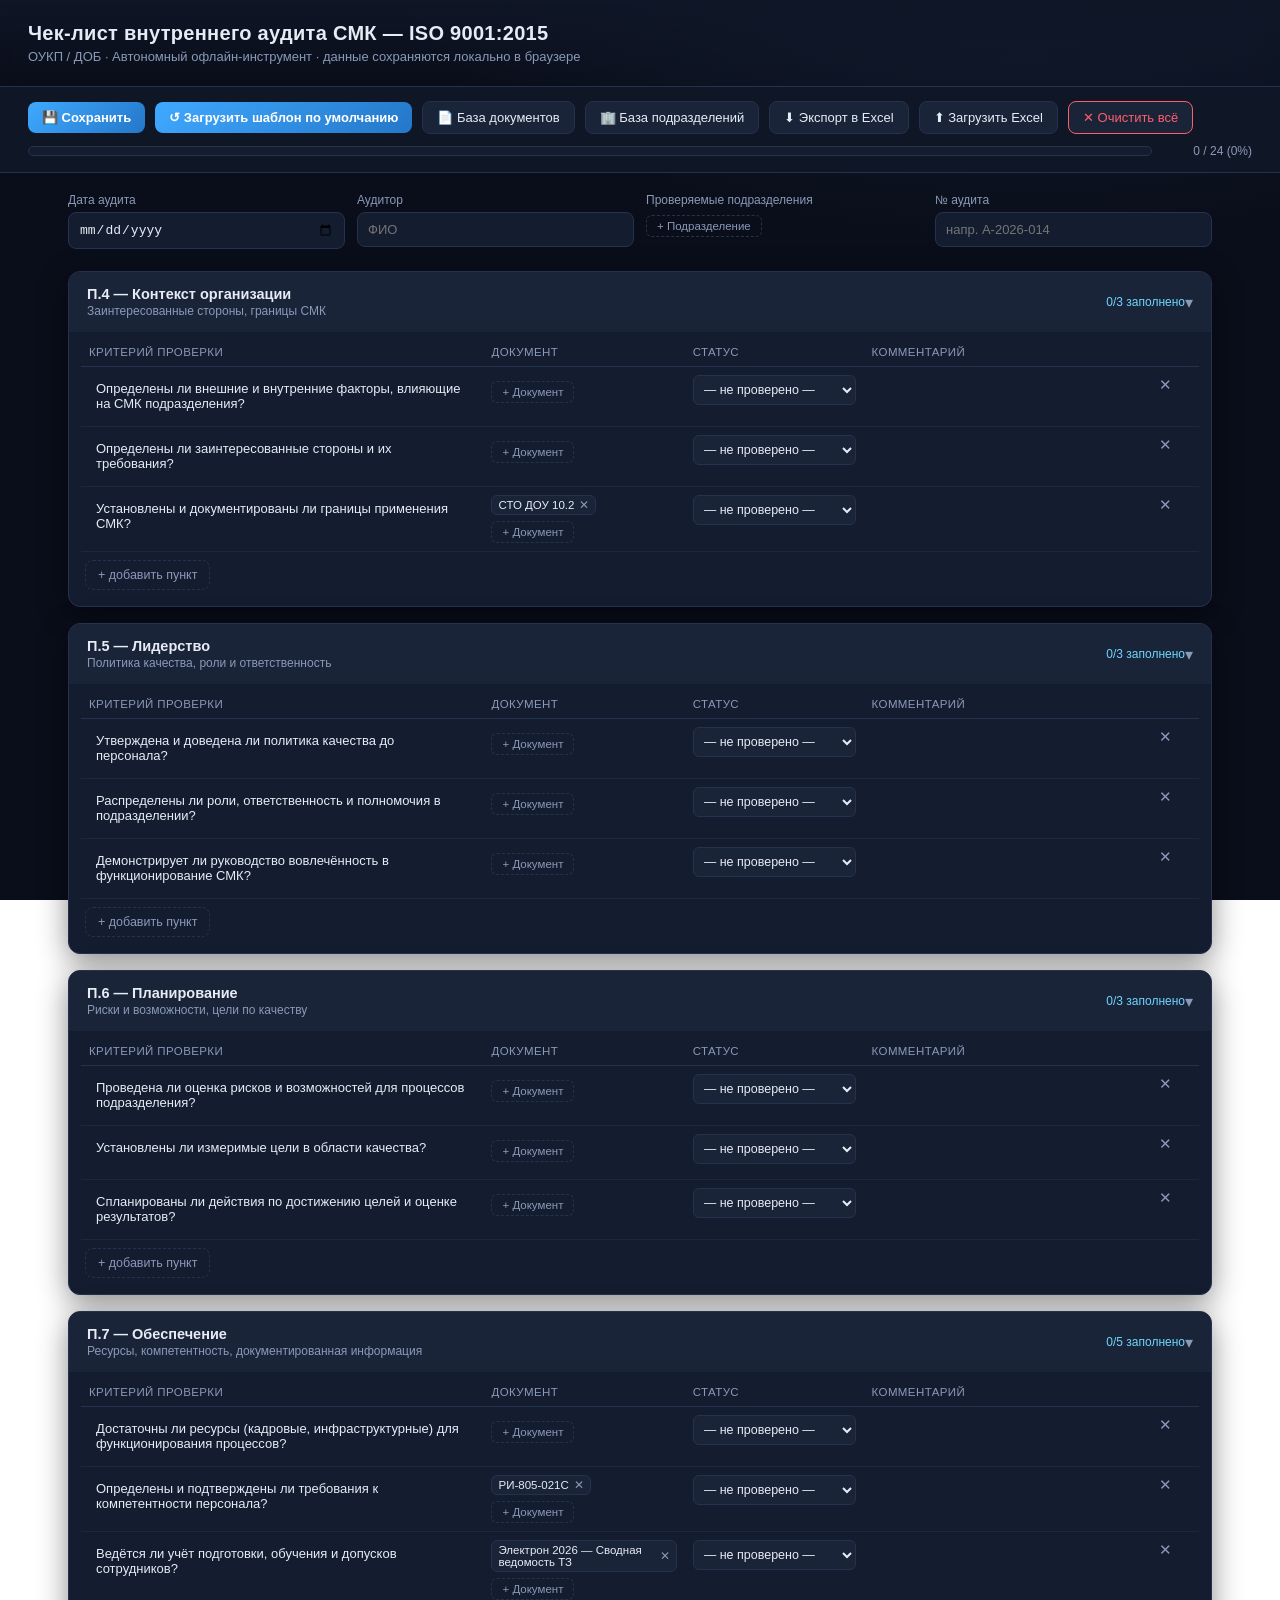
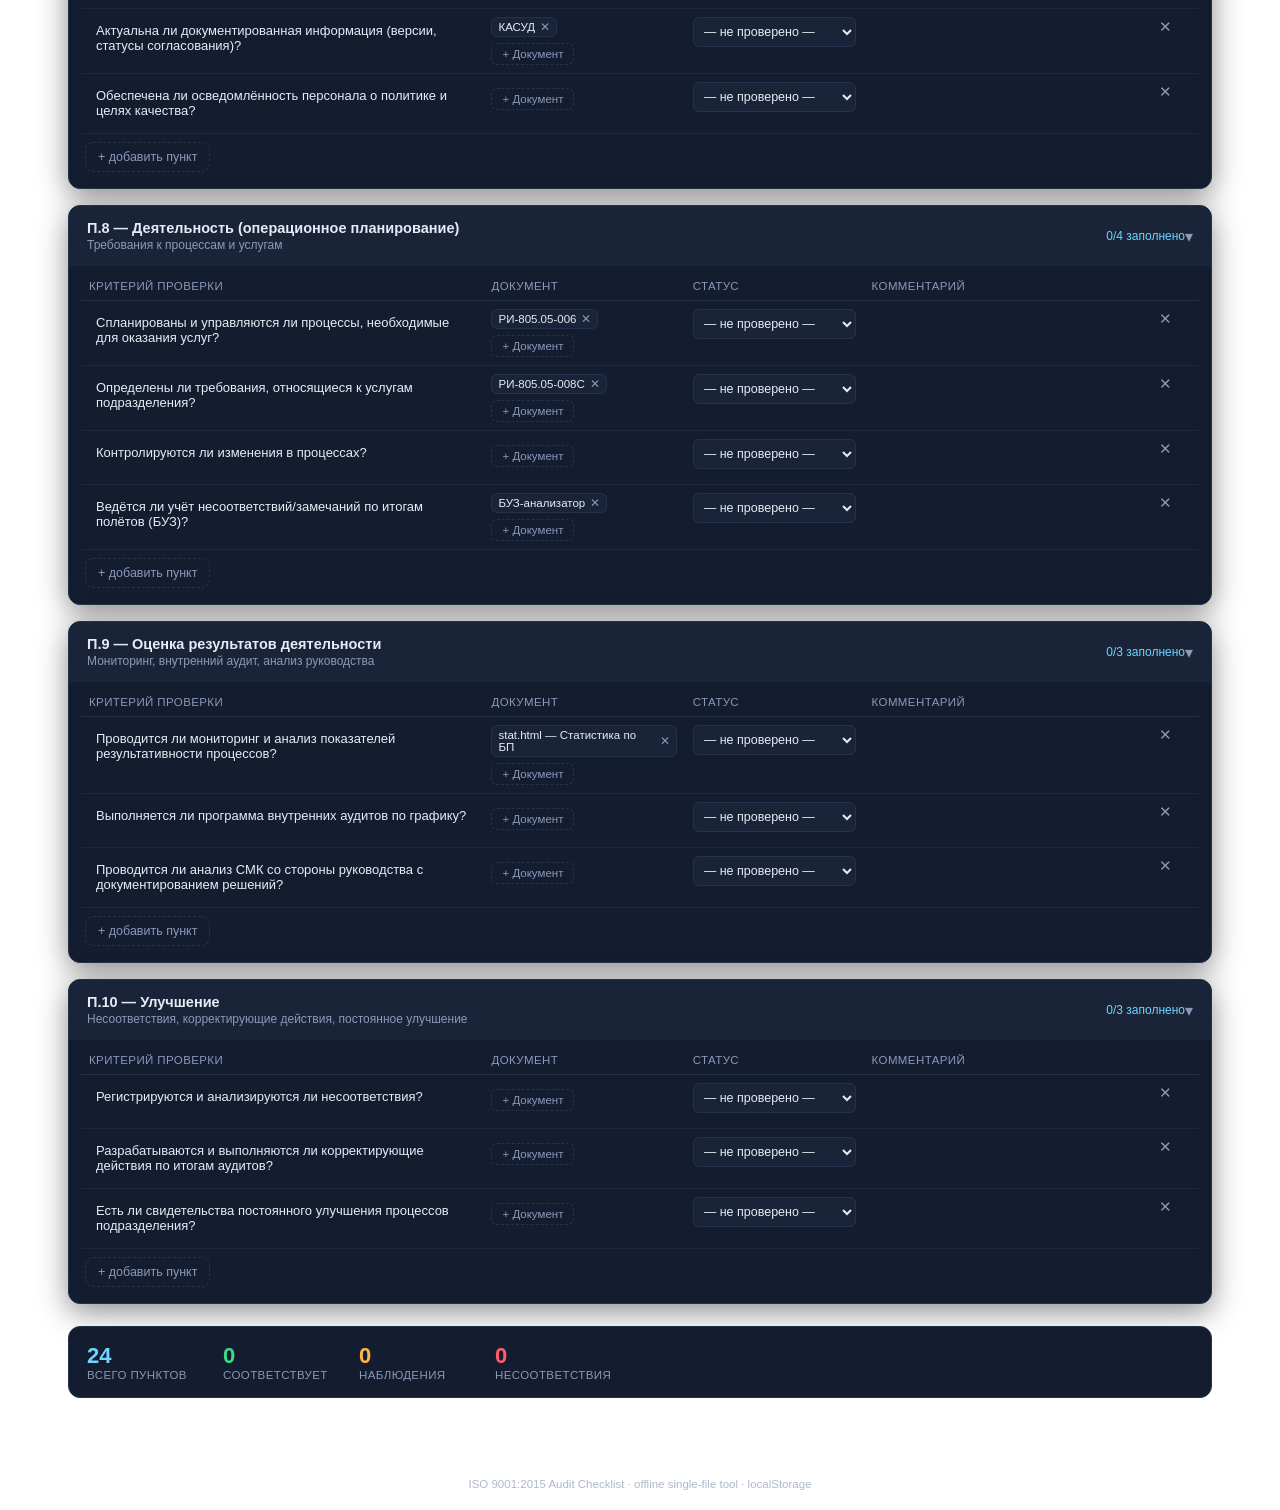
==== commit cc822571: "Remove JSON export/import buttons Excel export/import now covers the backup and reload workflow.  Co" ====
--- a/iso9001_checklist.html
+++ b/iso9001_checklist.html
@@ -181,9 +181,6 @@
   <button class="btn" onclick="openDb('doc')">📄 База документов</button>
   <button class="btn" onclick="openDb('dept')">🏢 База подразделений</button>
   <button class="btn" onclick="exportExcel()">⬇ Экспорт в Excel</button>
-  <button class="btn" onclick="exportJSON()">⬇ Экспорт JSON (резервная копия)</button>
-  <button class="btn" onclick="document.getElementById('importFile').click()">⬆ Импорт JSON</button>
-  <input type="file" id="importFile" accept="application/json" style="display:none" onchange="importJSON(event)">
   <button class="btn" onclick="document.getElementById('importExcelFile').click()">⬆ Загрузить Excel</button>
   <input type="file" id="importExcelFile" accept=".xlsx,.xls" style="display:none" onchange="importExcel(event)">
   <button class="btn danger" onclick="resetAll()">✕ Очистить всё</button>
@@ -724,47 +721,6 @@
   return String(s).replace(/&/g,'&amp;').replace(/</g,'&lt;').replace(/>/g,'&gt;').replace(/"/g,'&quot;');
 }
 
-function exportJSON(){
-  save();
-  const blob = new Blob([JSON.stringify(state,null,2)], {type:'application/octet-stream'});
-  const a = document.createElement('a');
-  a.href = URL.createObjectURL(blob);
-  a.download = `iso9001_checklist_${(state.meta.number||'audit')}.json`;
-  document.body.appendChild(a); a.click(); document.body.removeChild(a);
-}
-
-function importJSON(e){
-  const file = e.target.files[0];
-  if(!file) return;
-  const reader = new FileReader();
-  reader.onload = function(ev){
-    try{
-      const data = JSON.parse(ev.target.result);
-      if(!data.clauses) throw new Error('bad format');
-      state = data;
-      if(!state.meta) state.meta = {date:'',auditor:'',depts:[],number:''};
-      if(!Array.isArray(state.meta.depts)){
-        state.meta.depts = state.meta.dept ? [state.meta.dept] : [];
-      }
-      delete state.meta.dept;
-      if(!Array.isArray(state.docDB)) state.docDB = [...SEED_DOC_DB];
-      if(!Array.isArray(state.deptDB)) state.deptDB = [...SEED_DEPT_DB];
-      state.clauses.forEach(c=>c.items.forEach(i=>{
-        if(!Array.isArray(i.doc)) i.doc = i.doc ? [i.doc] : [];
-      }));
-      document.getElementById('metaDate').value = state.meta.date||'';
-      document.getElementById('metaAuditor').value = state.meta.auditor||'';
-      document.getElementById('metaNumber').value = state.meta.number||'';
-      renderDeptChips();
-      save(); render();
-    }catch(err){
-      alert('Ошибка импорта: файл повреждён или имеет неверный формат.');
-    }
-  };
-  reader.readAsText(file);
-  e.target.value = '';
-}
-
 // Импорт из Excel (.xlsx/.xls) — ожидает структуру столбцов из exportExcel():
 // Клаузула, Критерий проверки, Документ, Статус, Комментарий
 function importExcel(e){
